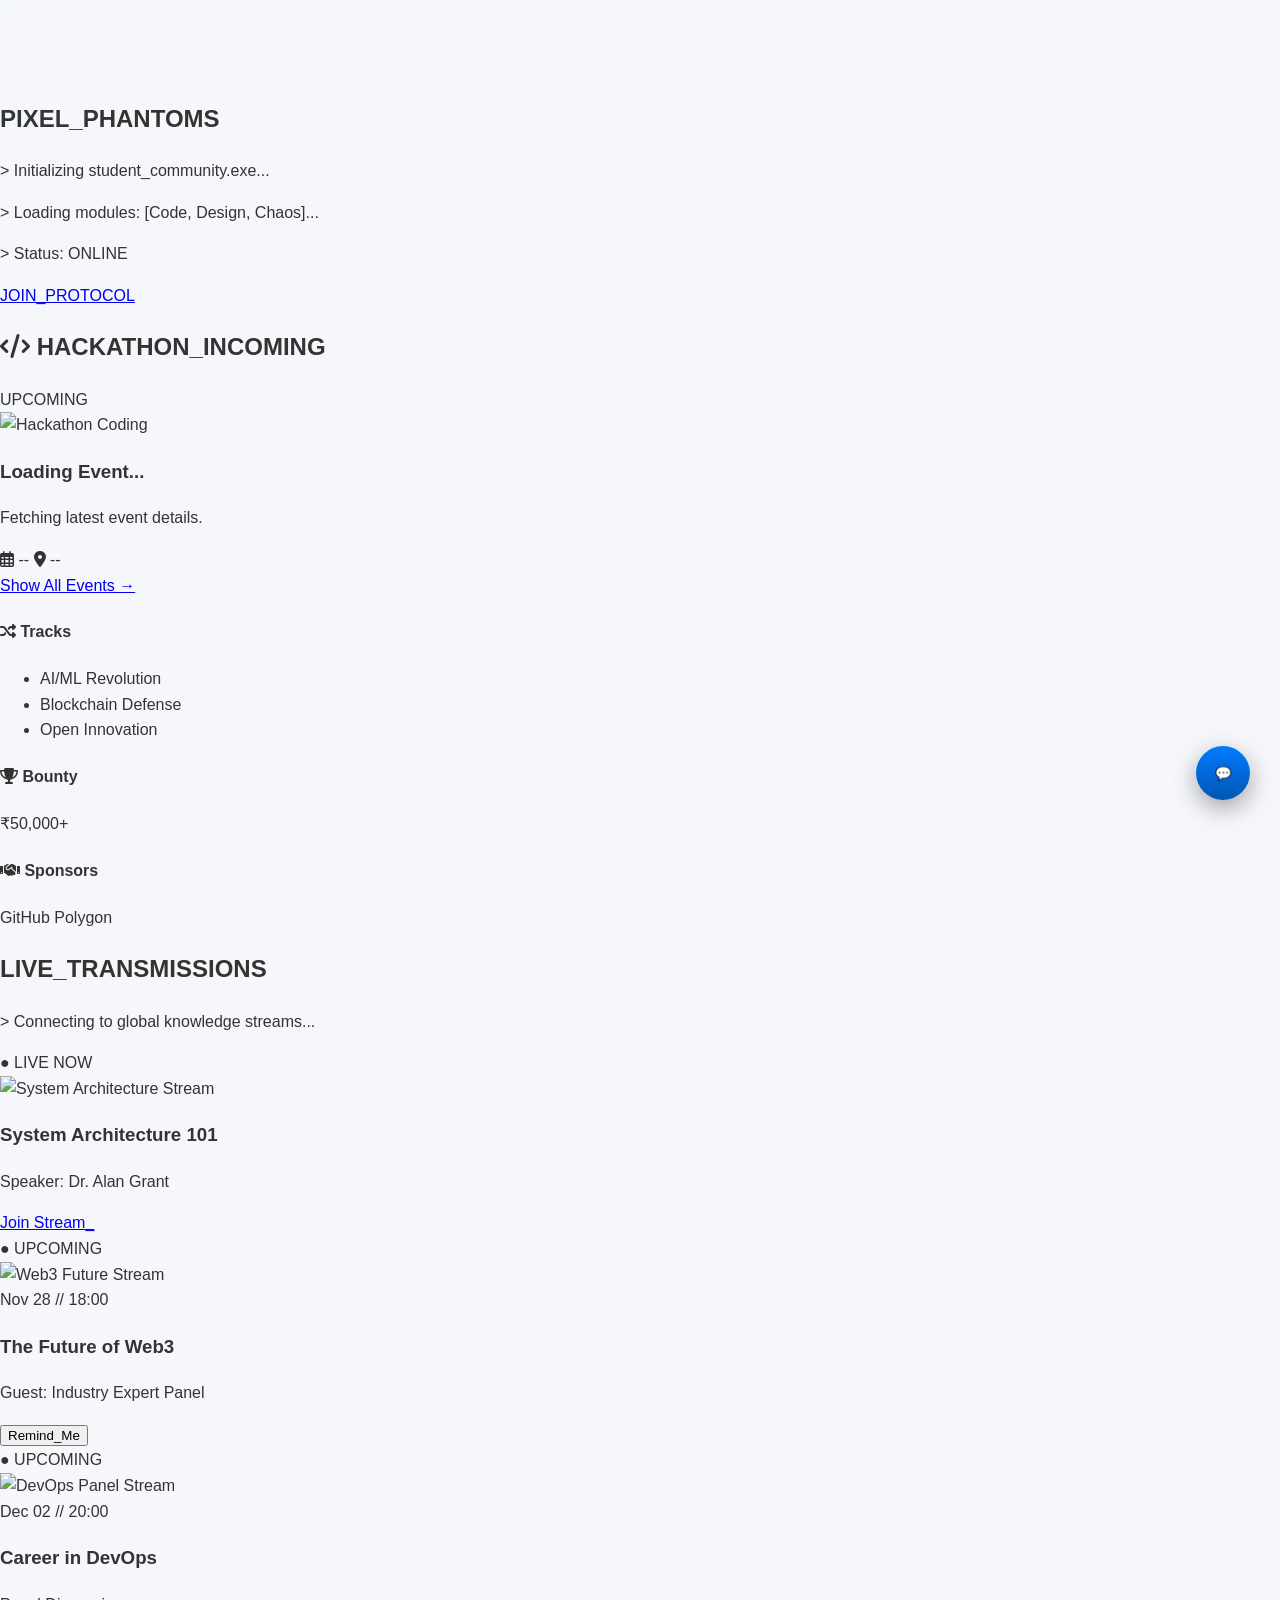
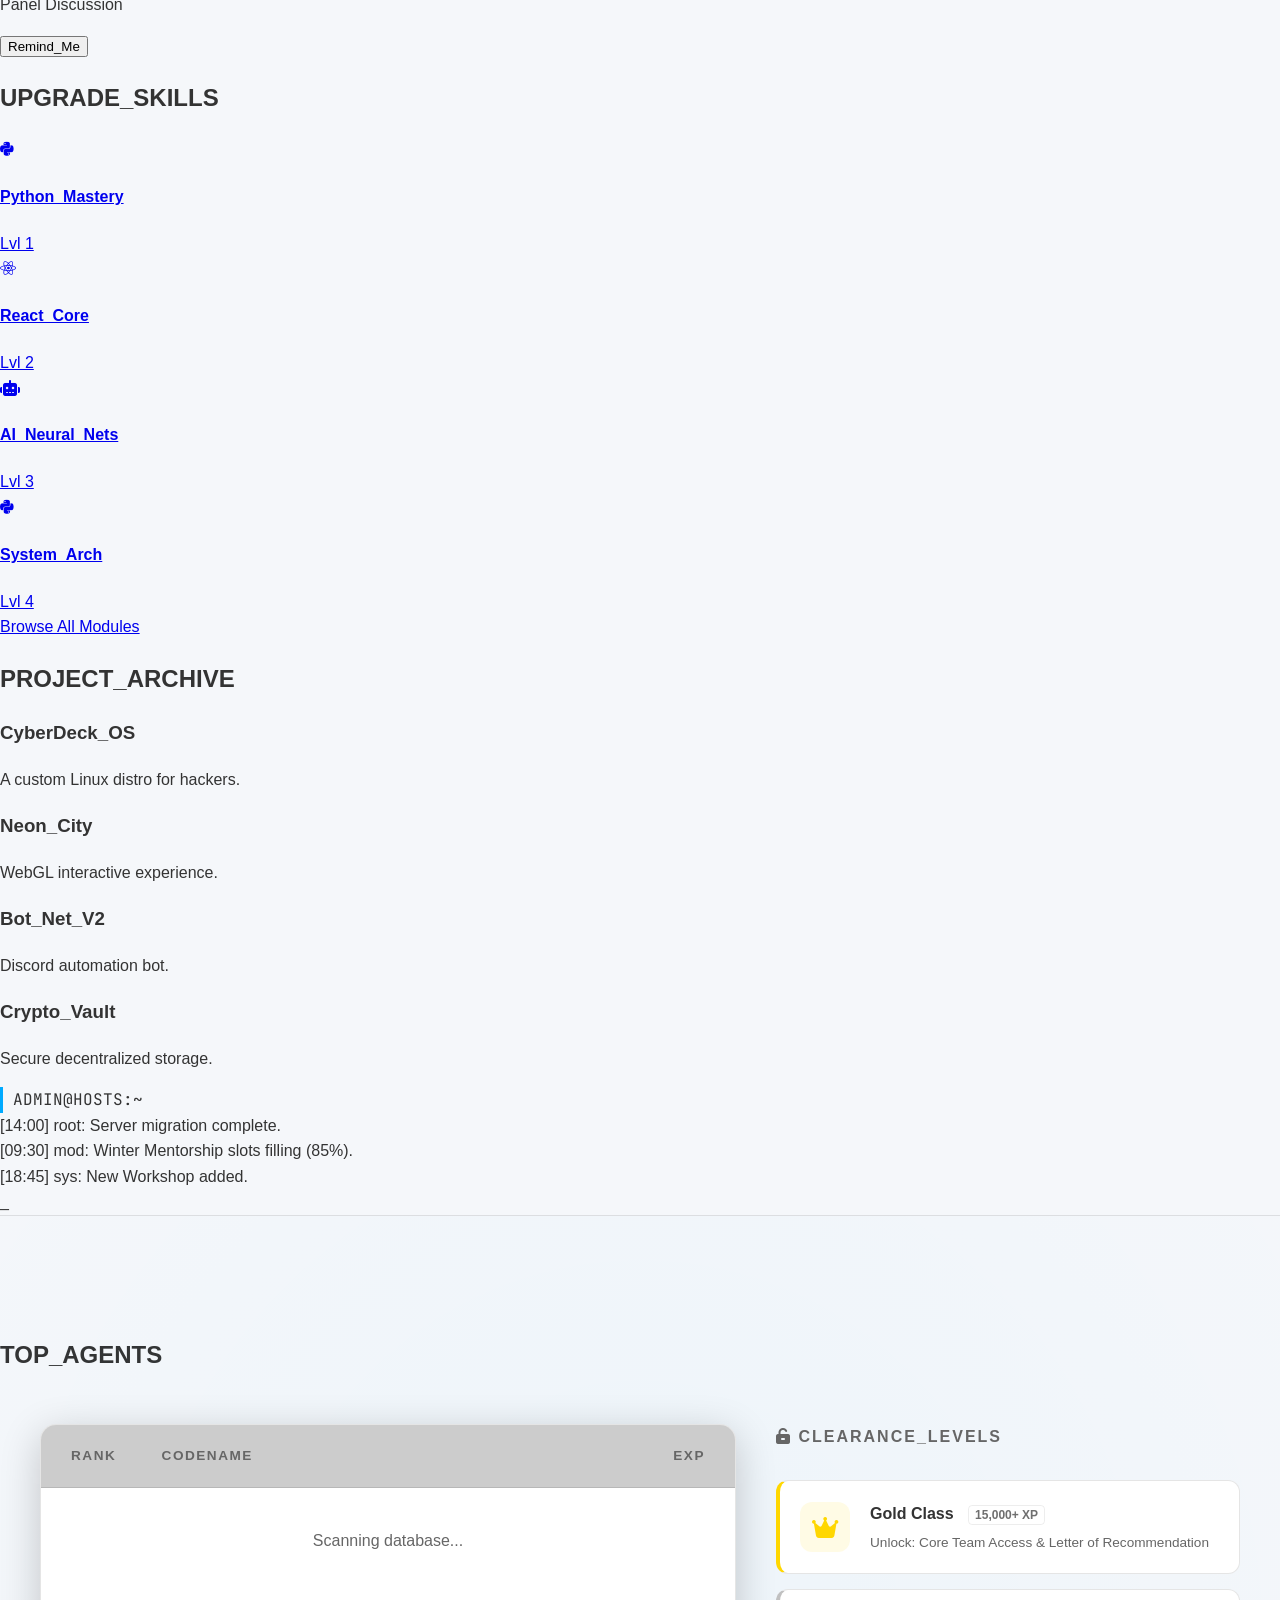
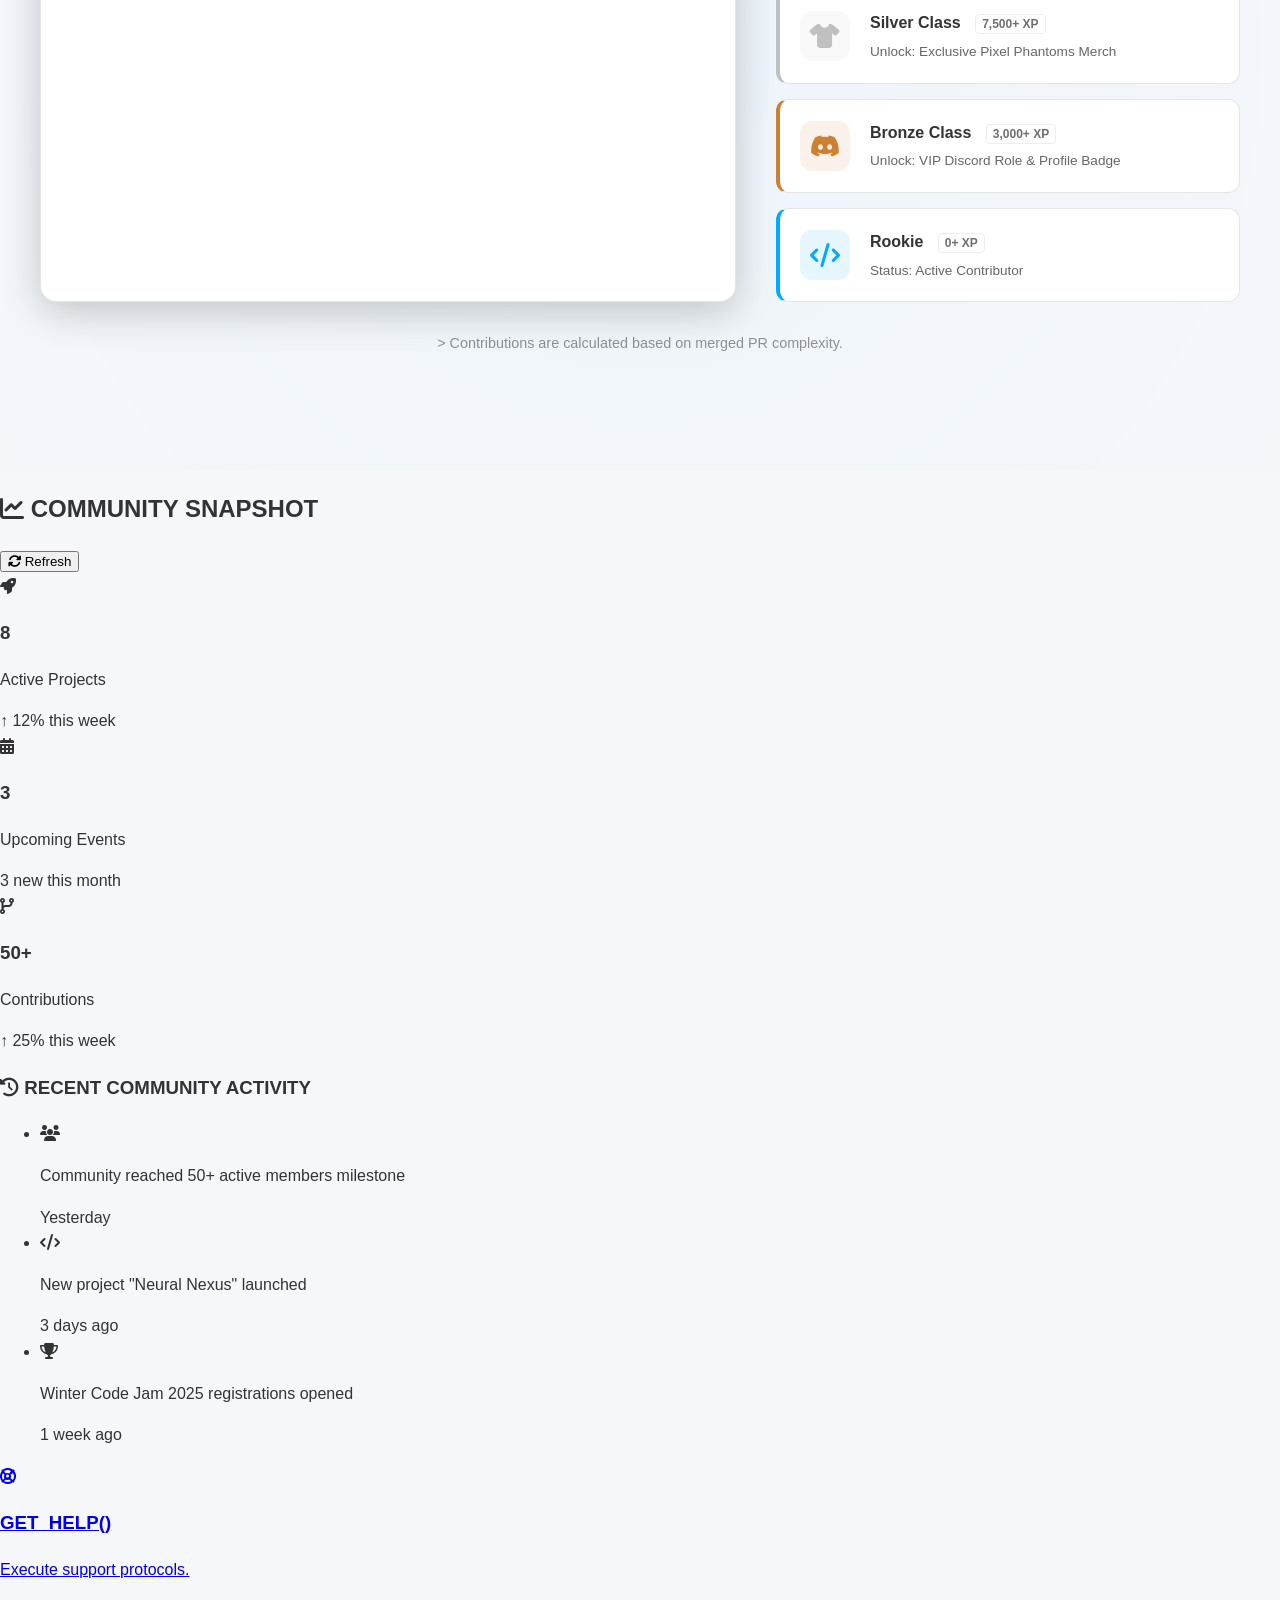
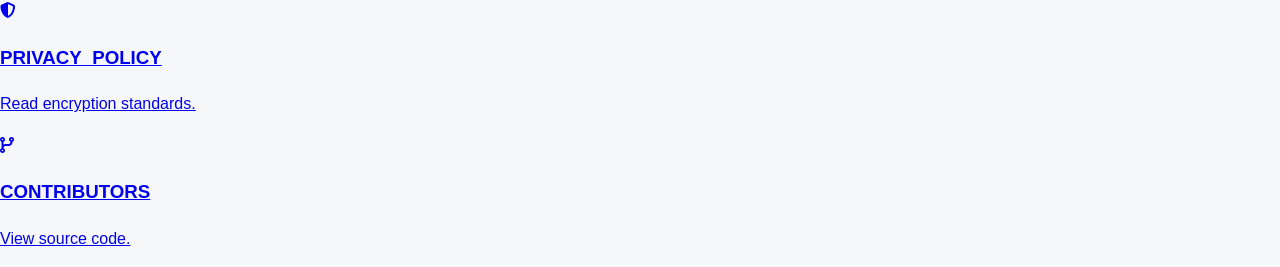
==== index.html @ b1530967 "Merge branch 'main' into fix/project-hero-alignment" ====
<!doctype html>
<html lang="en">
  <head>
    <meta charset="UTF-8" />
    <meta name="viewport" content="width=device-width, initial-scale=1.0" />
    <title>Pixel Phantoms | The Future of Tech</title>
    <link rel="icon" href="assets/logo.png" />

    <link rel="stylesheet" href="css/scroll-progress.css" />
    <link rel="stylesheet" href="css/style.min.css" />
    <link rel="stylesheet" href="css/style.css" />
    <link rel="stylesheet" href="css/share-button.css" />
    <link rel="stylesheet" href="css/home-gsap.min.css" />
    <link rel="stylesheet" href="css/cursor-effect.css" />
    <link rel="stylesheet" href="css/scroll-buttons.css" />
    <link rel="stylesheet" href="css/stats-widget.css" />
    <link
      href="https://fonts.googleapis.com/css2?family=JetBrains+Mono:wght@400;700;800&display=swap"
      rel="stylesheet"
    />
    <link
      rel="stylesheet"
      href="https://cdnjs.cloudflare.com/ajax/libs/font-awesome/6.4.0/css/all.min.css"
    />
  </head>
  <body class="hacker-theme">
    <div id="scroll-progress-container">
      <div id="scroll-progress-bar"></div>
    </div>

    <!-- SKIP TO CONTENT LINK (ACCESSIBILITY) -->
    <a href="#main-content" class="skip-to-content" id="skip-link">
      <i class="fas fa-forward" aria-hidden="true"></i> Skip to Main Content
    </a>

    <div id="cursor-highlight"></div>
    <div id="navbar-placeholder"></div>

    <main id="main-content" tabindex="-1">
      <section class="hero-section" id="hero">
        <div class="grid-overlay" aria-hidden="true"></div>
        <div class="hero-content">
          <h1 class="hero-glitch" data-text="PIXEL_PHANTOMS">
            <span aria-hidden="true">PIXEL_PHANTOMS</span>
            <span class="sr-only">Pixel Phantoms</span>
          </h1>
          <div class="terminal-box" role="status" aria-live="polite">
            <p class="console-text">> Initializing student_community.exe...</p>
            <p class="console-text">> Loading modules: [Code, Design, Chaos]...</p>
            <p class="console-text success">> Status: ONLINE</p>
          </div>

          <div class="hero-cta-group">
            <a href="pages/join-us.html" class="btn-cyber">
              <span class="btn-content">JOIN_PROTOCOL</span>
              <span class="btn-glitch" aria-hidden="true"></span>
              <span class="sr-only">Join Pixel Phantoms Community</span>
            </a>
          </div>
        </div>
      </section>

      <section class="hackathon-spotlight" aria-labelledby="hackathon-heading">
        <div class="section-header-terminal">
          <h2 id="hackathon-heading">
            <i class="fas fa-code" aria-hidden="true"></i> HACKATHON_INCOMING
          </h2>
          <div class="line-scanner" aria-hidden="true"></div>
        </div>
        <div class="hackathon-layout">
          <div class="hack-main-card" data-tilt>
            <div class="hack-badge blink" id="home-event-status">UPCOMING</div>
            <img
              src="https://picsum.photos/seed/hackathon_hero/800/600"
              alt="Hackathon Coding"
              class="hack-bg-img"
              loading="lazy"
            />
            <div class="hack-overlay">
              <h3 id="home-event-title">Loading Event...</h3>
              <p id="home-event-desc">Fetching latest event details.</p>
              <div class="hack-meta">
                <span id="home-event-date"> <i class="far fa-calendar-alt"></i> -- </span>
                <span id="home-event-location"> <i class="fas fa-map-marker-alt"></i> -- </span>
              </div>
              <a href="events.html" class="btn-hollow">Show All Events →</a>
            </div>
          </div>
          <div class="hack-details-grid">
            <div class="detail-box track-box">
              <h4><i class="fas fa-random" aria-hidden="true"></i> Tracks</h4>
              <ul>
                <li>AI/ML Revolution</li>
                <li>Blockchain Defense</li>
                <li>Open Innovation</li>
              </ul>
            </div>
            <div class="detail-box prize-box">
              <h4><i class="fas fa-trophy" aria-hidden="true"></i> Bounty</h4>
              <p class="prize-pool">₹50,000+</p>
            </div>
            <div class="detail-box sponsors-box">
              <h4><i class="fas fa-handshake" aria-hidden="true"></i> Sponsors</h4>
              <div class="sponsor-logos"><span>GitHub</span> <span>Polygon</span></div>
            </div>
          </div>
        </div>
      </section>

      <section class="cyber-seminars" aria-labelledby="seminars-heading">
        <div class="container">
          <h2 class="section-header-glitch" data-text="LIVE_TRANSMISSIONS" id="seminars-heading">
            <span aria-hidden="true">LIVE_TRANSMISSIONS</span>
            <span class="sr-only">Live Transmissions</span>
          </h2>
          <p class="section-sub">> Connecting to global knowledge streams...</p>

          <div class="seminar-grid">
            <div class="seminar-card reveal-card">
              <div class="sem-status live">● LIVE NOW</div>
              <img
                src="https://picsum.photos/seed/tech_talk/400/250"
                alt="System Architecture Stream"
                class="sem-img"
                loading="lazy"
              />
              <div class="sem-info">
                <h3>System Architecture 101</h3>
                <p>Speaker: Dr. Alan Grant</p>
                <a href="#" class="link-terminal">Join Stream<span aria-hidden="true">_</span></a>
              </div>
            </div>
            <div class="seminar-card reveal-card">
              <div class="sem-status upcoming">● UPCOMING</div>
              <img
                src="https://picsum.photos/seed/web3_future/400/250"
                alt="Web3 Future Stream"
                class="sem-img"
                loading="lazy"
              />
              <div class="sem-info">
                <div class="sem-date">Nov 28 // 18:00</div>
                <h3>The Future of Web3</h3>
                <p>Guest: Industry Expert Panel</p>
                <button class="btn-sm">Remind_Me</button>
              </div>
            </div>
            <div class="seminar-card reveal-card">
              <div class="sem-status upcoming">● UPCOMING</div>
              <img
                src="https://picsum.photos/seed/devops_career/400/250"
                alt="DevOps Panel Stream"
                class="sem-img"
                loading="lazy"
              />
              <div class="sem-info">
                <div class="sem-date">Dec 02 // 20:00</div>
                <h3>Career in DevOps</h3>
                <p>Panel Discussion</p>
                <button class="btn-sm">Remind_Me</button>
              </div>
            </div>
          </div>
        </div>
      </section>

      <section class="skill-tree-section" aria-labelledby="skills-heading">
        <div class="container">
          <h2 class="section-header-glitch" data-text="UPGRADE_SKILLS" id="skills-heading">
            <span aria-hidden="true">UPGRADE_SKILLS</span>
            <span class="sr-only">Upgrade Skills</span>
          </h2>

          <div class="skill-path-wrapper">
            <a href="pages/python-road.html" class="skill-node reveal-node">
              <div class="node-icon">
                <i class="fab fa-python" aria-hidden="true"></i>
              </div>
              <h4>Python_Mastery</h4>
              <span class="node-level">Lvl 1</span>
            </a>

            <div class="connector reveal-node" aria-hidden="true"></div>

            <a href="pages/react-road.html" class="skill-node reveal-node">
              <div class="node-icon">
                <i class="fab fa-react" aria-hidden="true"></i>
              </div>
              <h4>React_Core</h4>
              <span class="node-level">Lvl 2</span>
            </a>

            <div class="connector reveal-node" aria-hidden="true"></div>

            <a href="pages/ai-roadmap.html" class="skill-node reveal-node">
              <div class="node-icon">
                <i class="fas fa-robot" aria-hidden="true"></i>
              </div>
              <h4>AI_Neural_Nets</h4>
              <span class="node-level">Lvl 3</span>
            </a>

            <div class="connector reveal-node" aria-hidden="true"></div>

            <a href="pages/system-design-road.html" class="skill-node reveal-node">
              <div class="node-icon">
                <i class="fab fa-python" aria-hidden="true"></i>
              </div>
              <h4>System_Arch</h4>
              <span class="node-level">Lvl 4</span>
            </a>
            <div class="center-btn">
              <a href="events.html" class="btn-hollow">Browse All Modules</a>
            </div>
          </div>
        </div>
      </section>

      <section class="project-mainframe" aria-labelledby="projects-heading">
        <div class="container">
          <h2 class="section-header-glitch" data-text="PROJECT_ARCHIVE" id="projects-heading">
            <span aria-hidden="true">PROJECT_ARCHIVE</span>
            <span class="sr-only">Project Archive</span>
          </h2>
          <div class="project-matrix">
            <article
              class="proj-card"
              style="background-image: url('https://picsum.photos/seed/p1/400/300')"
            >
              <div class="proj-content">
                <h3>CyberDeck_OS</h3>
                <p>A custom Linux distro for hackers.</p>
              </div>
            </article>
            <article
              class="proj-card"
              style="background-image: url('https://picsum.photos/seed/p2/400/300')"
            >
              <div class="proj-content">
                <h3>Neon_City</h3>
                <p>WebGL interactive experience.</p>
              </div>
            </article>
            <article
              class="proj-card"
              style="background-image: url('https://picsum.photos/seed/p3/400/300')"
            >
              <div class="proj-content">
                <h3>Bot_Net_V2</h3>
                <p>Discord automation bot.</p>
              </div>
            </article>
            <article
              class="proj-card"
              style="background-image: url('https://picsum.photos/seed/p4/400/300')"
            >
              <div class="proj-content">
                <h3>Crypto_Vault</h3>
                <p>Secure decentralized storage.</p>
              </div>
            </article>
          </div>
        </div>
      </section>

      <section class="terminal-updates" aria-label="Community Updates">
        <div class="terminal-window">
          <div class="terminal-header">
            <span class="dot red" aria-hidden="true"></span>
            <span class="dot yellow" aria-hidden="true"></span>
            <span class="dot green" aria-hidden="true"></span>
            <span class="title">admin@hosts:~</span>
          </div>
          <div class="terminal-body">
            <div class="log-entry">
              <span class="timestamp">[14:00]</span>
              <span class="user">root:</span>
              <span class="msg">Server migration complete.</span>
            </div>
            <div class="log-entry">
              <span class="timestamp">[09:30]</span>
              <span class="user">mod:</span>
              <span class="msg warning">Winter Mentorship slots filling (85%).</span>
            </div>
            <div class="log-entry">
              <span class="timestamp">[18:45]</span>
              <span class="user">sys:</span>
              <span class="msg highlight">New Workshop added.</span>
            </div>
            <div class="typing-indicator" aria-hidden="true">_</div>
          </div>
        </div>
      </section>

      <section class="leaderboard-preview" aria-labelledby="leaderboard-heading">
        <div class="container">
          <h2 class="section-header-glitch" data-text="TOP_AGENTS" id="leaderboard-heading">
            <span aria-hidden="true">TOP_AGENTS</span>
            <span class="sr-only">Top Contributors Leaderboard</span>
          </h2>

          <div class="lb-layout">
            <div class="lb-main">
              <div class="lb-header">
                <span>RANK</span>
                <span>CODENAME</span>
                <span class="text-right">EXP</span>
              </div>
              <div class="lb-rows-container" id="lb-rows">
                <div class="lb-loader">Scanning database...</div>
              </div>
            </div>

            <aside class="league-system" aria-label="Clearance Levels">
              <h3 class="sys-header">
                <i class="fas fa-unlock-alt" aria-hidden="true"></i>
                CLEARANCE_LEVELS
              </h3>

              <div class="league-card gold">
                <div class="league-icon">
                  <i class="fas fa-crown" aria-hidden="true"></i>
                </div>
                <div class="league-info">
                  <h4>Gold Class <span class="xp-req">15,000+ XP</span></h4>
                  <p>Unlock: Core Team Access & Letter of Recommendation</p>
                </div>
              </div>

              <div class="league-card silver">
                <div class="league-icon">
                  <i class="fas fa-tshirt" aria-hidden="true"></i>
                </div>
                <div class="league-info">
                  <h4>Silver Class <span class="xp-req">7,500+ XP</span></h4>
                  <p>Unlock: Exclusive Pixel Phantoms Merch</p>
                </div>
              </div>

              <div class="league-card bronze">
                <div class="league-icon">
                  <i class="fab fa-discord" aria-hidden="true"></i>
                </div>
                <div class="league-info">
                  <h4>Bronze Class <span class="xp-req">3,000+ XP</span></h4>
                  <p>Unlock: VIP Discord Role & Profile Badge</p>
                </div>
              </div>

              <div class="league-card rookie">
                <div class="league-icon">
                  <i class="fas fa-code" aria-hidden="true"></i>
                </div>
                <div class="league-info">
                  <h4>Rookie <span class="xp-req">0+ XP</span></h4>
                  <p>Status: Active Contributor</p>
                </div>
              </div>
            </aside>
          </div>

          <p class="lb-footer">> Contributions are calculated based on merged PR complexity.</p>
        </div>
      </section>

      <!-- QUICK STATS WIDGET FOR HOME PAGE -->
      <section class="quick-stats-widget" id="home-quick-stats">
        <div class="widget-header">
          <h2 class="widget-title"><i class="fas fa-chart-line"></i> COMMUNITY SNAPSHOT</h2>
          <button class="widget-refresh" onclick="refreshHomeStats()">
            <i class="fas fa-sync-alt"></i> Refresh
          </button>
        </div>

        <div class="stats-grid">
          <div class="stat-card" onclick="window.location.href = 'pages/projects.html'">
            <div class="stat-icon">
              <i class="fas fa-rocket"></i>
            </div>
            <h3 class="stat-value" id="home-active-projects">8</h3>
            <p class="stat-label">Active Projects</p>
            <div class="stat-trend">
              <span class="trend-up">↑ 12% this week</span>
            </div>
          </div>

          <div class="stat-card" onclick="window.location.href = 'pages/events.html'">
            <div class="stat-icon">
              <i class="fas fa-calendar-alt"></i>
            </div>
            <h3 class="stat-value" id="home-upcoming-events">3</h3>
            <p class="stat-label">Upcoming Events</p>
            <div class="stat-trend">
              <span class="trend-neutral">3 new this month</span>
            </div>
          </div>

          <div
            class="stat-card"
            onclick="window.open('https://github.com/sayeeg-11/Pixel_Phantoms', '_blank')"
          >
            <div class="stat-icon">
              <i class="fas fa-code-branch"></i>
            </div>
            <h3 class="stat-value" id="home-recent-contributions">50+</h3>
            <p class="stat-label">Contributions</p>
            <div class="stat-trend">
              <span class="trend-up">↑ 25% this week</span>
            </div>
          </div>
        </div>

        <div class="recent-activity">
          <h3 class="activity-title"><i class="fas fa-history"></i> RECENT COMMUNITY ACTIVITY</h3>
          <ul class="activity-list" id="home-recent-activity">
            <li class="activity-item">
              <div class="activity-icon">
                <i class="fas fa-users"></i>
              </div>
              <div class="activity-content">
                <p>Community reached 50+ active members milestone</p>
                <span class="activity-time">Yesterday</span>
              </div>
            </li>
            <li class="activity-item">
              <div class="activity-icon">
                <i class="fas fa-code"></i>
              </div>
              <div class="activity-content">
                <p>New project "Neural Nexus" launched</p>
                <span class="activity-time">3 days ago</span>
              </div>
            </li>
            <li class="activity-item">
              <div class="activity-icon">
                <i class="fas fa-trophy"></i>
              </div>
              <div class="activity-content">
                <p>Winter Code Jam 2025 registrations opened</p>
                <span class="activity-time">1 week ago</span>
              </div>
            </li>
          </ul>
        </div>
      </section>

      <nav class="functional-grid" aria-label="Quick Links">
        <a href="pages/help.html" class="func-card">
          <div class="func-icon">
            <i class="fas fa-life-ring" aria-hidden="true"></i>
          </div>
          <div class="func-text">
            <h3>GET_HELP()</h3>
            <p>Execute support protocols.</p>
          </div>
        </a>
        <a href="pages/terms.html" class="func-card">
          <div class="func-icon">
            <i class="fas fa-shield-alt" aria-hidden="true"></i>
          </div>
          <div class="func-text">
            <h3>PRIVACY_POLICY</h3>
            <p>Read encryption standards.</p>
          </div>
        </a>
        <a href="pages/contributors.html" class="func-card">
          <div class="func-icon">
            <i class="fas fa-code-branch" aria-hidden="true"></i>
          </div>
          <div class="func-text">
            <h3>CONTRIBUTORS</h3>
            <p>View source code.</p>
          </div>
        </a>
      </nav>
    </main>

    <div id="footer-placeholder"></div>

    <script src="https://cdnjs.cloudflare.com/ajax/libs/gsap/3.12.2/gsap.min.js"></script>
    <script src="https://cdnjs.cloudflare.com/ajax/libs/gsap/3.12.2/ScrollTrigger.min.js"></script>

    <script src="js/navbar.min.js"></script>
    <script src="js/footer.js"></script>
    <script>
      // Render these immediately so the theme.js can find the toggle switch
      renderNavbar();
      renderFooter('');

      // Focus management for skip link
      document.addEventListener('DOMContentLoaded', function () {
        const skipLink = document.getElementById('skip-link');
        const mainContent = document.getElementById('main-content');

        skipLink.addEventListener('click', function (e) {
          e.preventDefault();
          mainContent.setAttribute('tabindex', '-1');
          mainContent.focus();
        });
      });
    </script>

    <script src="js/theme.min.js"></script>
    <script src="js/cursor-effect.js"></script>
    <script src="js/scroll-buttons.js"></script>
    <script src="js/home-gsap.min.js"></script>
    <script src="js/home-leaderboard.min.js"></script>
    <script src="js/quick-stats.js"></script>
    <script src="js/theme-enhanced.js"></script>
    <script src="js/share-button.js"></script>

    <script>
      // Initialize quick stats widget for home page
      document.addEventListener('DOMContentLoaded', function () {
        // Create a simplified version of the quick stats widget for home page
        window.refreshHomeStats = function () {
          const refreshBtn = document.querySelector('#home-quick-stats .widget-refresh');
          const icon = refreshBtn.querySelector('i');

          // Add spinning animation
          icon.classList.add('spinning');
          refreshBtn.disabled = true;

          // Simulate refreshing by updating the numbers with some animation
          const projectsElement = document.getElementById('home-active-projects');
          const eventsElement = document.getElementById('home-upcoming-events');
          const contributionsElement = document.getElementById('home-recent-contributions');

          // Get current values
          const currentProjects = parseInt(projectsElement.textContent) || 8;
          const currentEvents = parseInt(eventsElement.textContent) || 3;
          const currentContributions = parseInt(contributionsElement.textContent) || 50;

          // Generate new values (simulating actual data fetch)
          const newProjects = Math.max(1, currentProjects + Math.floor(Math.random() * 3) - 1);
          const newEvents = Math.max(1, currentEvents + Math.floor(Math.random() * 3) - 1);
          const newContributions = Math.max(
            10,
            currentContributions + Math.floor(Math.random() * 10) - 3
          );

          // Animate the numbers
          animateValue(projectsElement, currentProjects, newProjects, 500);
          animateValue(eventsElement, currentEvents, newEvents, 500);
          animateValue(contributionsElement, currentContributions, newContributions, 500);

          // Remove spinning animation after delay
          setTimeout(function () {
            icon.classList.remove('spinning');
            refreshBtn.disabled = false;

            // Add success flash effect
            const widget = document.getElementById('home-quick-stats');
            widget.style.boxShadow = '0 0 20px rgba(0, 255, 136, 0.3)';
            setTimeout(function () {
              widget.style.boxShadow = '';
            }, 1000);
          }, 1000);
        };

        // Number animation function
        function animateValue(element, start, end, duration) {
          const range = end - start;
          const increment = range / (duration / 16);
          let currentTime = 0;
          const tick = function () {
            currentTime += 16;
            const progress = currentTime / duration;
            const value = Math.round(start + range * progress);
            element.textContent = value + (element.textContent.includes('+') ? '+' : '');

            if (progress < 1) {
              setTimeout(tick, 16);
            } else {
              element.textContent = end + (element.textContent.includes('+') ? '+' : '');
            }
          };
          tick();
        }
      });
    </script>

    <script src="js/feedback.js"></script>
    <script src="js/scroll-progress.js"></script>

    <div id="feedback-widget">
      <button id="feedback-toggle" style="position: fixed; right: 30px; bottom: 100px">💬</button>

      <div id="feedback-panel">
        <div class="ff-header">
          <h3>Send Feedback</h3>
          <button id="feedback-close" class="ff-close">✕</button>
        </div>

        <form id="feedback-form">
          <label>Your Name</label>
          <input type="text" name="username" required />

          <label>Your Email</label>
          <input type="email" name="email" required />

          <label>Your Suggestion</label>
          <textarea name="message" required></textarea>

          <div class="ff-rating">
            <span class="rating-label">Rating</span>

            <div id="star-rating">
              <button type="button" class="star">★</button>
              <button type="button" class="star">★</button>
              <button type="button" class="star">★</button>
              <button type="button" class="star">★</button>
              <button type="button" class="star">★</button>
            </div>
          </div>

          <div class="ff-actions">
            <button type="submit" class="btn-cyber small">Submit</button>
          </div>

          <p id="feedback-status" class="ff-status"></p>
        </form>
      </div>
    </div>

    <script src="js/feedback-widget.js"></script>
  </body>
</html>
---- css/scroll-progress.css ----
/* ==============================
   Scroll Progress Bar
   Pixel Phantoms Theme
   ============================== */

#scroll-progress-container {
  position: fixed;
  top: 0;
  left: 0;
  width: 100%;
  height: 3px;
  /* thin hacker-style bar */
  background: transparent;
  z-index: 9999;
  pointer-events: none;
}

#scroll-progress-bar {
  height: 100%;
  width: 0%;
  background: var(--accent-color, #00ff99);
  box-shadow:
    0 0 6px rgba(0, 255, 153, 0.6),
    0 0 12px rgba(0, 255, 153, 0.3);
  transition: width 0.12s linear;
}
---- css/style.css ----
/* CSS VARIABLES FOR THEMES */
:root {
  /* Light theme variables */
  --bg-primary: #f5f7fa;
  --bg-secondary: #ffffff;
  --bg-navbar: rgba(255, 255, 255, 0.95);
  --bg-navbar-scrolled: rgba(255, 255, 255, 0.98);
  --text-primary: #333333;
  --text-secondary: #666666;
  --accent-color: #00aaff;
  --border-color: rgba(0, 0, 0, 0.1);
  --card-bg: #ffffff;
  --input-bg: #ffffff;
  --shadow: 0 4px 6px rgba(0, 0, 0, 0.1);
  --nav-shadow: 0 8px 25px rgba(0, 0, 0, 0.08);

  /* Footer Light Theme Variables */
  --footer-bg: #1a1a2e;
  --footer-bg-secondary: #16213e;
  --footer-text: #e6e6e6;
  --footer-text-secondary: #a0aec0;
  --footer-heading: #ffffff;
  --footer-link: #cbd5e0;
  --footer-link-hover: #ffffff;
  --footer-border: #2d3748;
  --social-bg: #2d3748;
  --social-bg-hover: #4a5568;
  --social-icon: #cbd5e0;
  --social-icon-hover: #ffffff;
  --social-border: #4a5568;
  --footer-input-bg: #2d3748;
  --input-border: #4a5568;
  --input-text: #e2e8f0;
  --input-placeholder: #718096;
  --accent-primary: #667eea;
  --accent-secondary: #764ba2;

  /* Shared UI Tokens for Consistency */
  --spacing-xs: 4px;
  --spacing-sm: 8px;
  --spacing-md: 16px;
  --spacing-lg: 20px;
  --spacing-xl: 30px;
  --spacing-xxl: 40px;

  --shadow-hover: 0 8px 25px rgba(0, 170, 255, 0.2);
  --shadow-hover-strong: 0 12px 30px rgba(0, 170, 255, 0.3);

  --hover-transform: translateY(-5px);
  --hover-transform-strong: translateY(-8px) scale(1.02);

  --border-radius-sm: 8px;
  --border-radius-md: 12px;
  --border-radius-lg: 16px;
  --border-radius-xl: 20px;
}

[data-theme='dark'] {
  /* Dark theme variables */
  --bg-primary: #0d0f14;
  --bg-secondary: #13161d;
  --bg-navbar: rgba(19, 22, 29, 0.95);
  --bg-navbar-scrolled: rgba(19, 22, 29, 0.98);
  --text-primary: #ffffff;
  --text-secondary: #bbbbbb;
  --accent-color: #00aaff;
  --border-color: rgba(255, 255, 255, 0.1);
  --card-bg: #1a1d25;
  --input-bg: #1a1d25;
  --shadow: 0 4px 6px rgba(0, 0, 0, 0.3);
  --nav-shadow: 0 8px 25px rgba(0, 0, 0, 0.2);

  /* Footer Dark Theme Variables */
  --footer-bg: #0f1419;
  --footer-bg-secondary: #1a202c;
  --footer-text: #e2e8f0;
  --footer-text-secondary: #a0aec0;
  --footer-heading: #ffffff;
  --footer-link: #cbd5e0;
  --footer-link-hover: #ffffff;
  --footer-border: #2d3748;
  --social-bg: #2d3748;
  --social-bg-hover: #4a5568;
  --social-icon: #cbd5e0;
  --social-icon-hover: #ffffff;
  --social-border: #4a5568;
  --footer-input-bg: #2d3748;
  --input-border: #4a5568;
  --input-text: #e2e8f0;
  --input-placeholder: #718096;
  --accent-primary: #00aaff;
  --accent-secondary: #0088cc;

  /* Neon colors for dark theme */
  --neon-green: #0aff9d;
  --neon-cyan: #00aaff;
  --neon-purple: #bc13fe;
  --neon-red: #ff003c;

  /* Stats Widget Variables for Dark Theme */
  --panel-bg: rgba(26, 29, 37, 0.85);
  --panel-border: 1px solid rgba(255, 255, 255, 0.1);
  --text-main: #ffffff;
  --text-dim: #bbbbbb;
  --font-hud: 'JetBrains Mono', monospace;
  --font-mono: 'JetBrains Mono', monospace;

  /* Shared UI Tokens for Consistency */
  --spacing-xs: 4px;
  --spacing-sm: 8px;
  --spacing-md: 16px;
  --spacing-lg: 20px;
  --spacing-xl: 30px;
  --spacing-xxl: 40px;

  --shadow-hover: 0 8px 25px rgba(0, 170, 255, 0.2);
  --shadow-hover-strong: 0 12px 30px rgba(0, 170, 255, 0.3);

  --hover-transform: translateY(-5px);
  --hover-transform-strong: translateY(-8px) scale(1.02);

  --border-radius-sm: 8px;
  --border-radius-md: 12px;
  --border-radius-lg: 16px;
  --border-radius-xl: 20px;
}

/* GENERAL */
html {
  overflow-x: hidden;
  width: 100%;
}

body {
  margin: 0;
  padding: 0;
  font-family: 'Segoe UI', Tahoma, Geneva, Verdana, sans-serif;
  background: var(--bg-primary);
  color: var(--text-primary);
  transition:
    background-color var(--animation-slow) ease,
    color var(--animation-slow) ease;
  display: flex;
  flex-direction: column;
  min-height: 100vh;
  line-height: 1.6;
  overflow-x: hidden;
  width: 100%;
  position: relative;
}

/* Prevent body scroll when mobile menu is open */
body.mobile-menu-open {
  overflow: hidden;
  position: fixed;
  width: 100%;
  height: 100%;
}

/* MAIN CONTENT WRAPPER */
.main-content,
main {
  flex: 1;
  padding-top: 80px; /* Account for fixed navbar */
  min-height: calc(100vh - 80px);
}

/* Specific adjustment for main element on index page */
main#main-content {
  padding-top: 80px;
}

/* NAVBAR - UPDATED WITH CURVED DESIGN AND ANIMATIONS */
.navbar {
  display: flex;
  justify-content: space-between;
  align-items: center;
  background: var(--bg-navbar);
  padding: 15px 40px;
  position: fixed;
  top: 0;
  left: 0;
  right: 0;
  z-index: 1000;
  transition: all var(--animation-slow) cubic-bezier(0.4, 0, 0.2, 1);
  backdrop-filter: blur(15px);
  -webkit-backdrop-filter: blur(15px);
  border-bottom-left-radius: 25px;
  border-bottom-right-radius: 25px;
  box-shadow: var(--nav-shadow);
  border: 1px solid var(--border-color);
  margin: 0 20px;
  width: calc(100% - 40px);
  box-sizing: border-box;
  transform: translateY(0);
}

/* Navbar scroll effect */
.navbar.scrolled {
  background: var(--bg-navbar-scrolled);
  padding: 12px 40px;
  border-bottom-left-radius: 20px;
  border-bottom-right-radius: 20px;
  box-shadow: 0 10px 30px rgba(0, 0, 0, 0.15);
  transform: translateY(0);
}

/* Logo with animation */
.logo {
  display: flex;
  align-items: center;
  gap: 12px;
  position: relative;
  overflow: hidden;
  padding: 5px 0;
}

.logo-link {
  display: flex;
  align-items: center;
  gap: 8px;
  text-decoration: none;
}

.logo::before {
  content: '';
  position: absolute;
  bottom: 0;
  left: 0;
  width: 0;
  height: 2px;
  background: linear-gradient(90deg, var(--accent-color), #0088cc);
  transition: width var(--animation-slow) ease;
}

.logo:hover::before {
  width: 100%;
}

.logo img {
  width: 42px;
  height: 42px;
  border-radius: 12px;
  transition: all var(--animation-slow) cubic-bezier(0.4, 0, 0.2, 1);
  filter: drop-shadow(0 4px 8px rgba(0, 0, 0, 0.1));
}

.logo:hover img {
  transform: scale(1.1) rotate(5deg);
  filter: drop-shadow(0 6px 12px rgba(0, 170, 255, 0.3));
}

.logo span {
  font-size: 22px;
  font-weight: 700;
  letter-spacing: 1px;
  background: linear-gradient(135deg, var(--accent-color), #0088cc);
  -webkit-background-clip: text;
  -webkit-text-fill-color: transparent;
  background-clip: text;
  transition: all var(--animation-medium) ease;
}

.logo:hover span {
  letter-spacing: 1.2px;
}

/* Navigation Links with Curved Design */
.nav-links {
  display: flex;
  list-style: none;
  gap: 8px;
  align-items: center;
  margin: 0;
  padding: 0;
  position: relative;
}

.nav-links li {
  position: relative;
}

.nav-links a {
  color: var(--text-secondary);
  text-decoration: none;
  font-size: 16px;
  font-weight: 600;
  transition: all var(--animation-slow) cubic-bezier(0.4, 0, 0.2, 1);
  padding: 12px 20px;
  border-radius: 50px;
  position: relative;
  overflow: hidden;
  display: flex;
  align-items: center;
  gap: 8px;
}

.nav-links a::before {
  content: '';
  position: absolute;
  top: 0;
  left: -100%;
  width: 100%;
  height: 100%;
  background: linear-gradient(90deg, transparent, rgba(0, 170, 255, 0.1), transparent);
  transition: left 0.6s ease;
}

.nav-links a:hover::before {
  left: 100%;
}

.nav-links a:hover,
.nav-links .active {
  color: var(--accent-color);
  background: rgba(0, 170, 255, 0.08);
  transform: translateY(-2px);
  box-shadow: 0 6px 15px rgba(0, 170, 255, 0.2);
}

.nav-links .active {
  background: linear-gradient(135deg, rgba(0, 170, 255, 0.15), rgba(0, 136, 204, 0.1));
  border: 1px solid rgba(0, 170, 255, 0.2);
}

/* Navbar Icons */
.nav-icon {
  font-size: 18px;
  transition: transform var(--animation-medium) ease;
}

.nav-links a:hover .nav-icon {
  transform: scale(1.2) rotate(10deg);
}

/* HAMBURGER BUTTON */
.hamburger {
  display: none; /* shown only on small screens */
  align-items: center;
  justify-content: center;
  flex-direction: column;
  gap: 6px;
  width: 48px;
  height: 40px;
  background: var(--card-bg);
  border-radius: 10px;
  border: 1px solid var(--border-color);
  cursor: pointer;
  padding: 6px;
  box-shadow: var(--shadow);
}

.hamburger .bar {
  display: block;
  width: 24px;
  height: 3px;
  background: var(--text-secondary);
  border-radius: 2px;
  transition:
    transform 0.28s cubic-bezier(0.4, 0, 0.2, 1),
    opacity var(--animation-fast) ease;
  transform-origin: center;
}

/* Open state: animate into an X */
.hamburger.open .bar:nth-child(1) {
  transform: translateY(9px) rotate(45deg);
}
.hamburger.open .bar:nth-child(2) {
  opacity: 0;
  transform: scaleX(0);
}
.hamburger.open .bar:nth-child(3) {
  transform: translateY(-9px) rotate(-45deg);
}

/* MOBILE RESPONSIVE NAV */
@media (max-width: 768px) {
  .navbar {
    padding: 12px 18px;
  }

  /* Show hamburger, hide large horizontal layout */
  .hamburger {
    display: flex;
  }

  /* Enhanced mobile nav-links with scroll prevention */
  .nav-links {
    position: fixed;
    top: 80px;
    left: 10px;
    right: 10px;
    background: var(--bg-navbar);
    flex-direction: column;
    gap: 12px;
    padding: 20px;
    border-radius: 16px;
    box-shadow: 0 15px 40px rgba(0, 0, 0, 0.25);
    transform-origin: top center;
    transform: translateY(-10px) scaleY(0.9);
    opacity: 0;
    pointer-events: none;
    transition: all 0.25s cubic-bezier(0.4, 0, 0.2, 1);
    z-index: 999;
    max-height: 0;
    border: 1px solid var(--border-color);
    backdrop-filter: blur(20px);
    -webkit-backdrop-filter: blur(20px);
    overflow: hidden;
  }

  .nav-links.open {
    max-height: calc(100vh - 100px);
    overflow-y: auto;
    overscroll-behavior: contain;
    -webkit-overflow-scrolling: touch;
    transform: translateY(0) scaleY(1);
    opacity: 1;
    pointer-events: auto;
    animation: slideDownFade 0.3s ease-out forwards;
  }

  /* Animation for mobile menu */
  @keyframes slideDownFade {
    from {
      opacity: 0;
      transform: translateY(-20px) scaleY(0.95);
    }
    to {
      opacity: 1;
      transform: translateY(0) scaleY(1);
    }
  }

  /* Scrollbar styling for mobile menu */
  .nav-links::-webkit-scrollbar {
    width: 4px;
  }

  .nav-links::-webkit-scrollbar-thumb {
    background: var(--accent-color);
    border-radius: 2px;
    opacity: 0.5;
  }

  .nav-links::-webkit-scrollbar-track {
    background: transparent;
  }

  .nav-links li {
    width: 100%;
  }

  .nav-links a {
    display: block;
    padding: 12px 16px;
    font-size: 18px;
    border-radius: 8px;
  }

  /* Keep theme toggle aligned in mobile menu */
  .theme-toggle {
    justify-content: flex-start;
    margin-left: 0;
  }
}

/* THEME TOGGLE - ENHANCED */

.theme-toggle {
  display: flex;
  align-items: center;
  margin-left: 15px;
}

.theme-switch {
  display: none;
}

.theme-label {
  position: relative;
  display: flex;
  align-items: center;
  justify-content: space-between;
  width: 65px;
  height: 32px;
  background: var(--card-bg);
  border-radius: 50px;
  cursor: pointer;
  border: 1px solid var(--border-color);
  transition: all var(--animation-slow) cubic-bezier(0.4, 0, 0.2, 1);
  box-shadow: var(--shadow);
  padding: 0 5px;
  overflow: hidden;
  /* Safari-specific hardware acceleration */
  -webkit-transform: translateZ(0);
  transform: translateZ(0);
  /* Prevent tap highlight on iOS */
  -webkit-tap-highlight-color: transparent;
}

.theme-label::before {
  content: '';
  position: absolute;
  top: 0;
  left: 0;
  width: 100%;
  height: 100%;
  background: linear-gradient(135deg, var(--accent-color), #0088cc);
  opacity: 0;
  transition: opacity var(--animation-medium) ease;
  /* Safari prefix */
  -webkit-transition: opacity var(--animation-medium) ease;
}

.theme-label:hover::before {
  opacity: 0.1;
}

.toggle-thumb {
  position: absolute;
  width: 26px;
  height: 26px;
  background: var(--accent-color);
  border-radius: 50%;
  left: 3px;
  /* Enhanced cross-browser transition with Safari prefixes */
  transition: transform var(--animation-slow) cubic-bezier(0.68, -0.55, 0.27, 1.55);
  -webkit-transition: transform var(--animation-slow) cubic-bezier(0.68, -0.55, 0.27, 1.55);
  -moz-transition: transform var(--animation-slow) cubic-bezier(0.68, -0.55, 0.27, 1.55);
  -o-transition: transform var(--animation-slow) cubic-bezier(0.68, -0.55, 0.27, 1.55);
  z-index: 2;
  box-shadow: 0 2px 8px rgba(0, 170, 255, 0.3);
  /* Hardware acceleration for smooth animation on Safari */
  -webkit-transform: translateZ(0);
  transform: translateZ(0);
  /* Prevent flickering on Safari */
  -webkit-backface-visibility: hidden;
  backface-visibility: hidden;
  -webkit-perspective: 1000;
  perspective: 1000;
}

.sun-icon,
.moon-icon {
  position: relative;
  font-size: 14px;
  /* Enhanced cross-browser transitions */
  transition: all var(--animation-slow) ease;
  -webkit-transition: all var(--animation-slow) ease;
  -moz-transition: all var(--animation-slow) ease;
  -o-transition: all var(--animation-slow) ease;
  z-index: 1;
  /* Prevent flickering */
  -webkit-backface-visibility: hidden;
  backface-visibility: hidden;
}

.sun-icon {
  color: #ffa500;
  opacity: 0;
  transform: scale(0.8);
  -webkit-transform: scale(0.8);
}

.moon-icon {
  color: #e2e8f0;
  opacity: 1;
  transform: scale(1);
  -webkit-transform: scale(1);
}

/* Checked state - enhanced for Safari */
.theme-switch:checked + .theme-label .toggle-thumb {
  transform: translateX(33px);
  -webkit-transform: translateX(33px);
  -moz-transform: translateX(33px);
  -ms-transform: translateX(33px);
}

.theme-switch:checked + .theme-label .sun-icon {
  opacity: 1;
  transform: scale(1) rotate(360deg);
  -webkit-transform: scale(1) rotate(360deg);
  -moz-transform: scale(1) rotate(360deg);
  -ms-transform: scale(1) rotate(360deg);
}

.theme-switch:checked + .theme-label .moon-icon {
  opacity: 0;
  transform: scale(0.8) rotate(-360deg);
  -webkit-transform: scale(0.8) rotate(-360deg);
  -moz-transform: scale(0.8) rotate(-360deg);
  -ms-transform: scale(0.8) rotate(-360deg);
}

/* Safari-specific fixes for smoother animations */
@media not all and (min-resolution: 0.001dpcm) {
  @supports (-webkit-appearance: none) {
    /* Safari-only styles */
    .toggle-thumb {
      -webkit-transition-timing-function: cubic-bezier(0.68, -0.55, 0.27, 1.55);
    }

    .theme-label {
      -webkit-transition-property: background, border-color, box-shadow;
      transition-property: background, border-color, box-shadow;
    }
  }
}

/* iOS specific fixes */
@supports (-webkit-touch-callout: none) {
  .theme-label {
    /* iOS tap highlight removal */
    -webkit-tap-highlight-color: transparent;
    /* Prevent text selection */
    -webkit-user-select: none;
    user-select: none;
  }

  .toggle-thumb {
    /* iOS animation smoothing */
    -webkit-transform: translate3d(0, 0, 0);
    transform: translate3d(0, 0, 0);
  }
}

/* HERO SECTION - ADJUSTED FOR FIXED NAVBAR */
.hero {
  text-align: center;
  padding: 180px 20px 120px;
  background: var(--bg-primary);
  margin-top: 0;
}

.hero h1 {
  font-size: 3.5rem;
  margin-bottom: 1rem;
  font-weight: 700;
  background: linear-gradient(135deg, var(--accent-color), #0088cc);
  -webkit-background-clip: text;
  -webkit-text-fill-color: transparent;
  background-clip: text;
}

.hero p {
  font-size: 1.4rem;
  color: var(--text-secondary);
  margin: 0;
}

/* Hero Buttons */
.hero-buttons {
  margin-top: 30px;
  display: flex;
  gap: 15px;
  justify-content: center;
}

.btn-primary,
.btn-secondary {
  padding: 12px 30px;
  border-radius: 50px;
  text-decoration: none;
  font-weight: 600;
  transition:
    transform var(--animation-medium) ease,
    box-shadow var(--animation-medium) ease;
}

.btn-primary {
  background: var(--accent-color);
  color: white;
  box-shadow: 0 4px 15px rgba(0, 170, 255, 0.3);
}

.btn-secondary {
  background: transparent;
  border: 2px solid var(--accent-color);
  color: var(--accent-color);
}

.btn-primary:hover,
.btn-secondary:hover {
  transform: translateY(-3px);
  box-shadow: 0 6px 20px rgba(0, 170, 255, 0.4);
}

.btn-secondary:hover {
  background: var(--accent-color);
  color: white;
}

/* CONTENT SECTION */
.content {
  max-width: 1200px;
  margin: 60px auto;
  padding: 0 20px;
}

.content h2 {
  font-size: 2.5rem;
  margin-bottom: 2rem;
  text-align: center;
  color: var(--text-primary);
  position: relative;
}

.content h2::after {
  content: '';
  position: absolute;
  bottom: -10px;
  left: 50%;
  transform: translateX(-50%);
  width: 80px;
  height: 3px;
  background: var(--accent-color);
  border-radius: 2px;
}

.content p {
  font-size: 1.1rem;
  line-height: 1.8;
  color: var(--text-secondary);
  margin-bottom: 1.5rem;
  text-align: center;
}

/* CONTACT FORM */
.contact-box {
  background: var(--card-bg);
  padding: 30px 40px;
  border-radius: 12px;
  box-shadow: var(--shadow);
  max-width: 800px;
  margin: 0 auto;
  border: 1px solid var(--border-color);
  height: auto;
  min-height: 400px;
}

.contact-box form {
  display: flex;
  flex-direction: column;
  gap: 16px;
  height: 100%;
}

.contact-box label {
  font-weight: 600;
  color: var(--text-primary);
  margin-bottom: 5px;
  font-size: 1rem;
}

.contact-box input,
.contact-box textarea {
  padding: 12px 16px;
  border: 2px solid var(--border-color);
  border-radius: 8px;
  background: var(--input-bg);
  color: var(--text-primary);
  transition: all var(--animation-medium) ease;
  font-size: 1rem;
  font-family: inherit;
  width: 100%;
  box-sizing: border-box;
}

.contact-box input:focus,
.contact-box textarea:focus {
  outline: none;
  border-color: var(--accent-color);
  box-shadow: 0 0 0 3px rgba(0, 170, 255, 0.1);
  transform: translateY(-2px);
}

.contact-box textarea {
  min-height: 100px;
  resize: vertical;
}

.contact-box button {
  padding: 14px 32px;
  background: var(--accent-color);
  color: white;
  border: none;
  font-size: 1.1rem;
  font-weight: 600;
  border-radius: 8px;
  cursor: pointer;
  transition: all var(--animation-medium) ease;
  margin-top: 10px;
  width: 100%;
}

.contact-box button:hover {
  background: #0088cc;
  transform: translateY(-2px);
  box-shadow: 0 6px 20px rgba(0, 170, 255, 0.3);
}

/* COMMITTEE GRID */
.committee-grid {
  display: grid;
  grid-template-columns: repeat(5, 1fr);
  grid-template-rows: repeat(3, auto);
  gap: 20px;
  margin-top: 40px;
}

.member-card {
  background: var(--card-bg);
  padding: 25px 20px;
  border-radius: 12px;
  text-align: center;
  border: 1px solid var(--border-color);
  transition: all var(--animation-medium) ease;
  box-shadow: var(--shadow);
  position: relative;
  overflow: hidden;
  min-height: 120px;
  display: flex;
  flex-direction: column;
  justify-content: center;
  align-items: center;
}

.member-card::before {
  content: '';
  position: absolute;
  top: 0;
  left: 0;
  right: 0;
  height: 4px;
  background: linear-gradient(135deg, var(--accent-color), #0088cc);
}

.member-card:hover {
  transform: translateY(-8px);
  border-color: var(--accent-color);
  box-shadow: 0 12px 30px rgba(0, 0, 0, 0.15);
}

.member-card h3 {
  margin: 0 0 8px 0;
  color: var(--text-primary);
  font-size: 1.1rem;
  font-weight: 600;
  line-height: 1.3;
}

.member-card p {
  color: var(--accent-color);
  font-size: 0.9rem;
  font-weight: 500;
  margin: 0;
  opacity: 0.9;
}

/* PROJECT LEAD CARD */
.project-lead-card {
  background: var(--card-bg);
  border: 1px solid var(--border-color);
  border-radius: 20px;
  padding: 30px;
  text-align: center;
  box-shadow: var(--shadow);
  transition:
    transform 0.35s ease,
    box-shadow 0.35s ease,
    border-color 0.35s ease;
  cursor: pointer;
}

.project-lead-card:hover {
  transform: translateY(-12px) scale(1.03);
  box-shadow: 0 18px 40px rgba(0, 170, 255, 0.22);
  border-color: var(--accent-color);
}

.project-lead-card img {
  width: 100px;
  height: 100px;
  border-radius: 50%;
  transition: transform 0.35s ease;
}

.project-lead-card:hover img {
  transform: scale(1.08);
}

/* Features Grid (For the new section) */
.features-grid {
  display: grid;
  grid-template-columns: repeat(auto-fit, minmax(250px, 1fr));
  gap: 30px;
  margin-top: 40px;
}

.feature-card {
  background: var(--card-bg);
  padding: 30px;
  border-radius: 15px;
  text-align: center;
  border: 1px solid var(--border-color);
  box-shadow: var(--shadow);
  transition: transform var(--animation-medium) ease;
}

.feature-card:hover {
  transform: translateY(-10px); /* Hover float effect */
  border-color: var(--accent-color);
}

.feature-icon {
  font-size: 2.5rem;
  color: var(--accent-color);
  margin-bottom: 20px;
}

/* Lift-up hover effect for seminar cards */
.seminar-card.reveal-card {
  transition:
    transform var(--animation-medium) ease,
    box-shadow var(--animation-medium) ease,
    border-color var(--animation-medium) ease;
  cursor: pointer;
}

.seminar-card.reveal-card:hover {
  transform: translateY(-12px) scale(1.03);
  box-shadow: 0 15px 30px rgba(0, 170, 255, 0.25);
  border-color: var(--accent-color);
}

/* Optional: image lift inside card */
.seminar-card.reveal-card img {
  transition: transform var(--animation-medium) ease;
}

.seminar-card.reveal-card:hover img {
  transform: scale(1.05);
}

/* =========================================
     8. LEADERBOARD PREVIEW (ENHANCED) - TOUCH FIXED
     ========================================= */
.leaderboard-preview {
  padding: 100px 0;
  background: var(--bg-primary);
  border-top: 1px solid var(--border-color);
  position: relative;
  overflow: hidden;
}

/* Background aesthetic element */
.leaderboard-preview::before {
  content: '';
  position: absolute;
  top: -50%;
  left: -50%;
  width: 200%;
  height: 200%;
  background: radial-gradient(circle, rgba(0, 170, 255, 0.03) 0%, transparent 60%);
  animation: rotateHero 30s linear infinite;
  z-index: 0;
  pointer-events: none;
}

.lb-layout {
  display: grid;
  grid-template-columns: 1.5fr 1fr; /* Leaderboard gets more space */
  gap: 40px;
  margin-top: 50px;
  position: relative;
  z-index: 2;
  max-width: 1200px;
  margin-left: auto;
  margin-right: auto;
  padding: 0 20px;
}

/* --- LEFT: LEADERBOARD TABLE --- */
.lb-main {
  background: var(--card-bg);
  border: 1px solid var(--border-color);
  border-radius: 16px;
  overflow: hidden;
  box-shadow: 0 10px 40px rgba(0, 0, 0, 0.2);
  backdrop-filter: blur(10px);
}

.lb-header {
  display: grid;
  grid-template-columns: 0.5fr 2fr 1fr;
  padding: 20px 30px;
  background: rgba(0, 0, 0, 0.2);
  color: var(--text-secondary);
  font-size: 0.85rem;
  font-weight: 800;
  letter-spacing: 1.5px;
  border-bottom: 1px solid var(--border-color);
}

.text-right {
  text-align: right;
}

.lb-row {
  display: grid;
  grid-template-columns: 0.5fr 2fr 1fr;
  padding: 25px 30px;
  align-items: center;
  border-bottom: 1px solid var(--border-color);
  transition: all 0.3s cubic-bezier(0.25, 0.8, 0.25, 1);
  position: relative;
  cursor: pointer;
  /* Add tap target size for touch devices */
  min-height: 60px;
  -webkit-tap-highlight-color: transparent;
  -webkit-touch-callout: none;
  -webkit-user-select: none;
  user-select: none;
}

/* Hover effect for desktop */
.lb-row:hover {
  background: rgba(0, 170, 255, 0.05);
  transform: scale(1.01);
  z-index: 5;
  box-shadow: 0 5px 20px rgba(0, 0, 0, 0.1);
}

/* TOUCH-FRIENDLY FIX: Active state for touch devices */
.lb-row:active {
  background: rgba(0, 170, 255, 0.08);
  transform: scale(0.99);
  transition:
    transform 0.1s ease,
    background 0.1s ease;
}

/* Enhanced for devices that support hover (desktop) */
@media (hover: hover) and (pointer: fine) {
  .lb-row:hover {
    background: rgba(0, 170, 255, 0.05);
    transform: scale(1.01);
    z-index: 5;
    box-shadow: 0 5px 20px rgba(0, 0, 0, 0.1);
  }
}

/* Touch device specific styles */
@media (hover: none) and (pointer: coarse) {
  .lb-row {
    /* Larger tap targets */
    padding: 20px 30px;
    min-height: 70px;
  }

  .lb-row:active {
    background: rgba(0, 170, 255, 0.1);
    transform: scale(0.98);
  }

  /* Add visual feedback for touch */
  .lb-row.touch-active {
    background: rgba(0, 170, 255, 0.12);
    box-shadow: inset 0 0 0 2px rgba(0, 170, 255, 0.2);
  }
}

.lb-rank-badge {
  font-size: 1.5rem;
  font-weight: 800;
  color: var(--text-secondary);
  width: 40px;
  height: 40px;
  display: flex;
  align-items: center;
  justify-content: center;
  border-radius: 50%;
  background: rgba(255, 255, 255, 0.05);
}

/* Rank specific glows */
.rank-1 .lb-rank-badge {
  color: #ffd700;
  background: rgba(255, 215, 0, 0.1);
  box-shadow: 0 0 15px rgba(255, 215, 0, 0.3);
}
.rank-2 .lb-rank-badge {
  color: #c0c0c0;
  background: rgba(192, 192, 192, 0.1);
  box-shadow: 0 0 15px rgba(192, 192, 192, 0.3);
}
.rank-3 .lb-rank-badge {
  color: #cd7f32;
  background: rgba(205, 127, 50, 0.1);
  box-shadow: 0 0 15px rgba(205, 127, 50, 0.3);
}

.lb-user-info {
  display: flex;
  flex-direction: column;
}

.lb-username {
  font-size: 1.2rem;
  font-weight: 700;
  color: var(--text-primary);
}

.lb-stats {
  font-size: 0.75rem;
  color: var(--text-secondary);
  margin-top: 4px;
}

.lb-league-tag {
  font-size: 0.75rem;
  text-transform: uppercase;
  letter-spacing: 1px;
  margin-top: 4px;
  font-weight: 600;
  display: inline-block;
}

.lb-xp-val {
  text-align: right;
  font-family: 'Courier New', monospace;
  font-weight: bold;
  font-size: 1.1rem;
  color: var(--accent-color);
}

.lb-loader {
  padding: 40px;
  text-align: center;
  color: var(--text-secondary);
  animation: blink 1.5s infinite;
}

.lb-footer-enhanced {
  padding: 15px 30px;
  background: rgba(0, 0, 0, 0.1);
  border-top: 1px solid var(--border-color);
  font-size: 0.7rem;
  color: var(--text-secondary);
}

.lb-scoring-info {
  display: flex;
  justify-content: space-between;
  flex-wrap: wrap;
  gap: 10px;
}

.scoring-item {
  background: rgba(0, 170, 255, 0.1);
  padding: 3px 8px;
  border-radius: 4px;
  border: 1px solid rgba(0, 170, 255, 0.2);
}

/* --- RIGHT: LEAGUE SYSTEM CARDS --- */
.league-system {
  display: flex;
  flex-direction: column;
  gap: 15px;
}

.sys-header {
  margin: 0 0 15px;
  font-size: 1rem;
  color: var(--text-secondary);
  letter-spacing: 2px;
}

.league-card {
  display: flex;
  align-items: center;
  gap: 20px;
  background: var(--card-bg);
  padding: 20px;
  border-radius: 12px;
  border: 1px solid var(--border-color);
  transition: transform 0.3s;
  position: relative;
  overflow: hidden;
  cursor: pointer;
}

/* Touch-friendly league cards */
.league-card:active {
  transform: translateX(5px);
  background: var(--bg-secondary);
  transition:
    transform 0.1s ease,
    background 0.1s ease;
}

@media (hover: hover) and (pointer: fine) {
  .league-card:hover {
    transform: translateX(10px);
  }
}

@media (hover: none) and (pointer: coarse) {
  .league-card {
    padding: 18px;
    min-height: 70px;
  }

  .league-card:active {
    transform: translateX(8px) scale(0.98);
    box-shadow: 0 5px 15px rgba(0, 0, 0, 0.1);
  }
}

.league-icon {
  width: 50px;
  height: 50px;
  border-radius: 12px;
  display: flex;
  align-items: center;
  justify-content: center;
  font-size: 1.5rem;
  background: var(--bg-primary);
  flex-shrink: 0;
}

.league-info h4 {
  margin: 0 0 5px;
  color: var(--text-primary);
  font-size: 1rem;
}
.league-info p {
  margin: 0;
  color: var(--text-secondary);
  font-size: 0.85rem;
}
.xp-req {
  font-size: 0.75rem;
  opacity: 0.7;
  margin-left: 10px;
  border: 1px solid var(--border-color);
  padding: 2px 6px;
  border-radius: 4px;
}

/* League Colors */
.gold {
  border-left: 4px solid #ffd700;
}
.gold .league-icon {
  color: #ffd700;
  background: rgba(255, 215, 0, 0.1);
}

.silver {
  border-left: 4px solid #c0c0c0;
}
.silver .league-icon {
  color: #c0c0c0;
  background: rgba(192, 192, 192, 0.1);
}

.bronze {
  border-left: 4px solid #cd7f32;
}
.bronze .league-icon {
  color: #cd7f32;
  background: rgba(205, 127, 50, 0.1);
}

.rookie {
  border-left: 4px solid #00aaff;
}
.rookie .league-icon {
  color: #00aaff;
  background: rgba(0, 170, 255, 0.1);
}

/* Footer */
.lb-footer {
  margin-top: 30px;
  text-align: center;
  color: var(--text-secondary);
  font-size: 0.9rem;
  opacity: 0.7;
}

/* NEW COMPREHENSIVE FOOTER STYLES - FIXED WIDTH */
.site-footer {
  background: linear-gradient(135deg, var(--footer-bg) 0%, var(--footer-bg-secondary) 100%);
  color: var(--footer-text);
  padding: 4rem 0 0;
  margin-top: auto;
  border-top: 1px solid var(--footer-border);
  width: 100%;
  box-sizing: border-box;
  position: relative;
  overflow: hidden;
}

.site-footer::before {
  content: '';
  position: absolute;
  top: 0;
  left: 0;
  right: 0;
  height: 2px;
  background: linear-gradient(90deg, var(--accent-primary), var(--accent-secondary));
  animation: shimmer 3s ease-in-out infinite;
}

.footer-container {
  max-width: 100%;
  margin: 0;
  padding: 0;
  width: 100%;
  box-sizing: border-box;
}

/* Footer Content Layout */
.footer-content {
  display: grid;
  grid-template-columns: 1.5fr 2fr 1.5fr;
  gap: 3rem;
  margin-bottom: 2rem;
  max-width: 1200px;
  margin: 0 auto 2rem;
  padding: 0 2rem;
  animation: slideUpFade 0.8s ease-out;
  box-sizing: border-box;
}

/* Brand Section */
.footer-brand {
  display: flex;
  flex-direction: column;
  gap: 1.5rem;
  animation: slideInLeft 0.8s ease-out 0.2s both;
}

.footer-logo {
  display: flex;
  align-items: center;
  gap: 0.75rem;
  margin-bottom: 0.5rem;
}

.footer-logo img {
  margin-top: 15px;
  width: 45px;
  height: 45px;
  border-radius: 10px;
  animation: float 3s ease-in-out infinite;
  transition: transform var(--animation-medium) ease;
}

.footer-logo:hover img {
  transform: scale(1.1) rotate(5deg);
}

.brand-name {
  font-size: 1.6rem;
  font-weight: 700;
  background: linear-gradient(135deg, var(--accent-primary) 0%, var(--accent-secondary) 100%);
  -webkit-background-clip: text;
  -webkit-text-fill-color: transparent;
  background-clip: text;
  animation: colorShift 4s ease-in-out infinite;
}

.footer-description {
  line-height: 1.6;
  color: var(--footer-text-secondary);
  margin: 0;
  font-size: 0.95rem;
}

.social-links {
  display: flex;
  gap: 1rem;
}

.social-link {
  display: flex;
  align-items: center;
  justify-content: center;
  width: 44px;
  height: 44px;
  background: var(--social-bg);
  border-radius: 12px;
  color: var(--social-icon);
  text-decoration: none;
  transition: all var(--animation-slow) cubic-bezier(0.4, 0, 0.2, 1);
  border: 1px solid var(--social-border);
  position: relative;
  overflow: hidden;
}

.social-link::before {
  content: '';
  position: absolute;
  top: 0;
  left: -100%;
  width: 100%;
  height: 100%;
  background: linear-gradient(90deg, transparent, rgba(255, 255, 255, 0.2), transparent);
  transition: left 0.5s;
}

.social-link:hover::before {
  left: 100%;
}

.social-link:hover {
  background: var(--social-bg-hover);
  color: var(--social-icon-hover);
  transform: translateY(-3px) scale(1.1);
  box-shadow: 0 8px 20px rgba(0, 0, 0, 0.3);
}

/* Link Groups */
.footer-links {
  display: grid;
  grid-template-columns: repeat(3, 1fr);
  gap: 2rem;
  animation: slideUpFade 0.8s ease-out 0.4s both;
}

.footer-links-grid {
  display: grid;
  grid-template-columns: repeat(3, 1fr);
  gap: 2rem;
  animation: slideUpFade 0.8s ease-out 0.4s both;
}

.link-group-title {
  font-size: 1.2rem;
  font-weight: 600;
  margin-bottom: 1.2rem;
  color: var(--footer-heading);
  position: relative;
  padding-bottom: 0.5rem;
}

.link-group-title::after {
  content: '';
  position: absolute;
  bottom: 0;
  left: 0;
  width: 30px;
  height: 2px;
  background: var(--accent-primary);
  transition: width var(--animation-medium) ease;
}

.link-group:hover .link-group-title::after {
  width: 50px;
}

.link-list {
  list-style: none;
  padding: 0;
  margin: 0;
}

.link-list li {
  margin-bottom: 0.6rem;
  transform: translateX(0);
  transition: transform var(--animation-medium) ease;
}

.link-list li:hover {
  transform: translateX(5px);
}

.link-list a {
  color: var(--footer-link);
  text-decoration: none;
  transition: all var(--animation-medium) ease;
  font-size: 0.95rem;
  display: block;
  padding: 0.2rem 0;
  position: relative;
}

.link-list a::before {
  content: '';
  position: absolute;
  bottom: 0;
  left: 0;
  width: 0;
  height: 1px;
  background: var(--accent-primary);
  transition: width var(--animation-medium) ease;
}

.link-list a:hover {
  color: var(--footer-link-hover);
  padding-left: 0.5rem;
}

.link-list a:hover::before {
  width: 100%;
}

/* Newsletter Section */
.footer-newsletter {
  display: flex;
  flex-direction: column;
  gap: 1.2rem;
  animation: slideInRight 0.8s ease-out 0.6s both;
}

.newsletter-title {
  font-size: 1.2rem;
  font-weight: 600;
  margin-bottom: 0.5rem;
  color: var(--footer-heading);
}

.newsletter-description {
  font-size: 0.9rem;
  color: var(--footer-text-secondary);
  line-height: 1.5;
  margin: 0;
}

.newsletter-form {
  display: flex;
  flex-direction: column;
  gap: 0.75rem;
}

.input-group {
  display: flex;
  background: var(--input-bg);
  border-radius: 10px;
  overflow: hidden;
  border: 1px solid var(--input-border);
  transition: all var(--animation-medium) ease;
  position: relative;
}

.input-group:focus-within {
  border-color: var(--accent-primary);
  box-shadow: 0 0 0 3px rgba(102, 126, 234, 0.1);
  transform: translateY(-2px);
}

.newsletter-input {
  flex: 1;
  padding: 0.85rem 1rem;
  background: transparent;
  border: none;
  color: var(--input-text);
  font-size: 0.95rem;
  outline: none;
  transition: all var(--animation-medium) ease;
}

.newsletter-input::placeholder {
  color: var(--input-placeholder);
  transition: color var(--animation-medium) ease;
}

.newsletter-input:focus::placeholder {
  color: transparent;
}

.newsletter-btn {
  padding: 0.85rem 1.5rem;
  background: linear-gradient(135deg, var(--accent-primary) 0%, var(--accent-secondary) 100%);
  border: none;
  color: white;
  cursor: pointer;
  transition: all var(--animation-slow) cubic-bezier(0.4, 0, 0.2, 1);
  display: flex;
  align-items: center;
  justify-content: center;
  font-weight: 600;
  position: relative;
  overflow: hidden;
}

.newsletter-btn::before {
  content: '';
  position: absolute;
  top: 0;
  left: -100%;
  width: 100%;
  height: 100%;
  background: linear-gradient(90deg, transparent, rgba(255, 255, 255, 0.3), transparent);
  transition: left 0.5s;
}

.newsletter-btn:hover::before {
  left: 100%;
}

.newsletter-btn:hover {
  transform: translateX(3px);
  box-shadow: 0 6px 20px rgba(102, 126, 234, 0.4);
}

.newsletter-note {
  font-size: 0.75rem;
  color: var(--footer-text-secondary);
  margin: 0;
  line-height: 1.4;
}

/* Footer Bottom - FIXED */
.footer-bottom {
  border-top: 1px solid var(--footer-border);
  padding: 2rem 0;
  width: 100%;
  background: rgba(0, 0, 0, 0.2);
  animation: fadeIn 0.8s ease-out 0.8s both;
  box-sizing: border-box;
}

.footer-bottom-content {
  display: flex;
  justify-content: space-between;
  align-items: center;
  flex-wrap: wrap;
  gap: 1rem;
  max-width: 100%;
  margin-left: 0;
  margin-right: 0;
  padding: 0 2rem;
  box-sizing: border-box;
}

.copyright {
  font-size: 0.9rem;
  color: var(--footer-text-secondary);
  margin: 0;
}

.footer-bottom-links {
  display: flex;
  align-items: center;
  gap: 0.5rem;
}

.bottom-link {
  color: var(--footer-link);
  text-decoration: none;
  font-size: 0.9rem;
  transition: all var(--animation-medium) ease;
  position: relative;
  padding: 0.3rem 0;
}

.bottom-link::after {
  content: '';
  position: absolute;
  bottom: 0;
  left: 0;
  width: 0;
  height: 1px;
  background: var(--accent-primary);
  transition: width var(--animation-medium) ease;
}

.bottom-link:hover {
  color: var(--footer-link-hover);
}

.bottom-link:hover::after {
  width: 100%;
}

.separator {
  color: var(--footer-text-secondary);
  font-size: 0.9rem;
}

/* =========================================
     TOUCH DEVICE SPECIFIC STYLES
     ========================================= */
@media (hover: none) and (pointer: coarse) {
  /* Larger tap targets */
  .btn-cyber,
  .btn-primary,
  .btn-secondary,
  .btn-hollow,
  .social-link,
  .link-list a,
  .bottom-link {
    min-height: 44px;
    min-width: 44px;
    display: flex;
    align-items: center;
    justify-content: center;
  }

  /* Disable hover effects on touch */
  .seminar-card.reveal-card:hover,
  .project-lead-card:hover,
  .feature-card:hover,
  .member-card:hover {
    transform: none !important;
  }

  /* Active states instead */
  .seminar-card.reveal-card:active,
  .project-lead-card:active,
  .feature-card:active,
  .member-card:active {
    transform: scale(0.98) !important;
    opacity: 0.9;
    transition:
      transform 0.1s ease,
      opacity 0.1s ease;
  }

  /* Navbar touch improvements */
  .nav-links a {
    padding: 14px 20px;
    min-height: 44px;
  }

  /* Footer links touch optimization */
  .link-list a,
  .bottom-link {
    padding: 8px 0;
    min-height: 44px;
    display: flex;
    align-items: center;
  }
}

/* Prevent text selection on interactive elements */
.lb-row,
.seminar-card,
.btn-primary,
.btn-secondary,
.nav-links a,
.hamburger,
.theme-label,
.social-link {
  -webkit-tap-highlight-color: transparent;
  -webkit-touch-callout: none;
  -webkit-user-select: none;
  user-select: none;
}

/* Better focus for keyboard navigation */
.lb-row:focus-visible,
.btn-primary:focus-visible,
.btn-secondary:focus-visible,
.nav-links a:focus-visible,
.theme-label:focus-visible {
  outline: 2px solid var(--accent-color);
  outline-offset: 2px;
}

/* Animation for touch feedback */
@keyframes touch-ripple {
  0% {
    transform: scale(0.8);
    opacity: 0.5;
  }
  100% {
    transform: scale(1.2);
    opacity: 0;
  }
}

.touch-ripple {
  position: absolute;
  border-radius: 50%;
  background: rgba(0, 170, 255, 0.3);
  transform: scale(0);
  animation: touch-ripple 0.6s linear;
  pointer-events: none;
}

/* Animation for touch devices */
@keyframes touch-pulse {
  0% {
    transform: scale(1);
  }
  50% {
    transform: scale(0.98);
  }
  100% {
    transform: scale(1);
  }
}

.lb-row.touch-feedback {
  animation: touch-pulse 0.3s ease;
}

/* ANIMATIONS */
@keyframes slideUpFade {
  from {
    opacity: 0;
    transform: translateY(30px);
  }
  to {
    opacity: 1;
    transform: translateY(0);
  }
}

@keyframes slideInLeft {
  from {
    opacity: 0;
    transform: translateX(-40px);
  }
  to {
    opacity: 1;
    transform: translateX(0);
  }
}

@keyframes slideInRight {
  from {
    opacity: 0;
    transform: translateX(40px);
  }
  to {
    opacity: 1;
    transform: translateX(0);
  }
}

@keyframes fadeIn {
  from {
    opacity: 0;
  }
  to {
    opacity: 1;
  }
}

@keyframes float {
  0%,
  100% {
    transform: translateY(0);
  }
  50% {
    transform: translateY(-4px);
  }
}

@keyframes colorShift {
  0%,
  100% {
    filter: hue-rotate(0deg);
  }
  50% {
    filter: hue-rotate(10deg);
  }
}

@keyframes shimmer {
  0%,
  100% {
    opacity: 1;
  }
  50% {
    opacity: 0.7;
  }
}

@keyframes pulse {
  0% {
    transform: scale(1);
  }
  50% {
    transform: scale(1.05);
  }
  100% {
    transform: scale(1);
  }
}

@keyframes rotateHero {
  0% {
    transform: rotate(0deg);
  }
  100% {
    transform: rotate(360deg);
  }
}

@keyframes blink {
  0%,
  100% {
    opacity: 1;
  }
  50% {
    opacity: 0.5;
  }
}

/* Navbar specific animations */
@keyframes navSlideDown {
  from {
    transform: translateY(-100%);
    opacity: 0;
  }
  to {
    transform: translateY(0);
    opacity: 1;
  }
}

@keyframes navItemFadeIn {
  from {
    opacity: 0;
    transform: translateY(-10px);
  }
  to {
    opacity: 1;
    transform: translateY(0);
  }
}

/* Hover effects for entire footer sections */
.footer-brand:hover,
.footer-links:hover,
.footer-newsletter:hover {
  transform: translateY(-2px);
  transition: transform var(--animation-medium) ease;
}

/* RESPONSIVE DESIGN */
@media (max-width: 1200px) {
  .committee-grid {
    grid-template-columns: repeat(4, 1fr);
    grid-template-rows: repeat(4, auto);
  }
}

@media (max-width: 1024px) {
  .footer-content {
    grid-template-columns: 1fr 1fr;
    gap: 2.5rem;
    padding: 0 2rem;
  }

  .footer-links-grid {
    grid-template-columns: 1fr 1fr 1fr;
    gap: 2rem;
  }

  .footer-newsletter {
    grid-column: 1 / -1;
  }

  .committee-grid {
    grid-template-columns: repeat(3, 1fr);
    grid-template-rows: repeat(5, auto);
  }

  .contact-box {
    max-width: 700px;
    padding: 25px 35px;
  }

  .navbar {
    padding: 15px 30px;
    margin: 0 15px;
    width: calc(100% - 30px);
  }

  .lb-layout {
    grid-template-columns: 1fr;
    gap: 30px;
  }
}

@media (max-width: 768px) {
  .navbar {
    flex-direction: column;
    gap: 15px;
    padding: 12px 18px;
    margin: 0 10px;
    width: calc(100% - 20px);
    border-bottom-left-radius: 20px;
    border-bottom-right-radius: 20px;
  }

  .navbar.scrolled {
    padding: 10px 18px;
    border-bottom-left-radius: 15px;
    border-bottom-right-radius: 15px;
  }

  .hero {
    padding: 160px 20px 100px;
  }

  .hero h1 {
    font-size: 2.5rem;
  }

  .hero p {
    font-size: 1.2rem;
  }

  .content h2 {
    font-size: 2rem;
  }

  .contact-box {
    max-width: 600px;
    padding: 20px 30px;
    margin: 0 20px;
  }

  .committee-grid {
    grid-template-columns: repeat(2, 1fr);
    grid-template-rows: repeat(8, auto);
    gap: 15px;
  }

  .footer-content {
    grid-template-columns: 1fr;
    gap: 2.5rem;
    padding: 0 1.5rem;
  }

  .footer-links {
    grid-template-columns: 1fr;
    gap: 2rem;
  }

  .footer-bottom-content {
    flex-direction: column;
    text-align: center;
    padding: 0 1.5rem;
  }

  .footer-brand {
    text-align: center;
    align-items: center;
  }

  .footer-logo {
    justify-content: center;
  }

  .lb-header {
    grid-template-columns: 40px 1fr 100px;
    font-size: 0.7rem;
    padding: 15px 20px;
  }

  .lb-row {
    grid-template-columns: 40px 1fr 100px;
    padding: 15px 20px;
  }

  .lb-username {
    font-size: 1rem;
  }

  .lb-xp-val {
    font-size: 1rem;
  }
}

@media (max-width: 480px) {
  .site-footer {
    padding: 3rem 0 0;
  }

  .footer-content {
    grid-template-columns: 1fr;
    padding: 0 1rem;
    gap: 2rem;
  }

  .footer-links-grid {
    grid-template-columns: 1fr;
    gap: 2rem;
  }

  .footer-bottom-content {
    padding: 0 1rem;
    flex-direction: column;
    text-align: center;
    gap: 1rem;
  }

  .social-links {
    justify-content: center;
  }

  .input-group {
    flex-direction: column;
  }

  .newsletter-btn {
    border-radius: 0 0 10px 10px;
    padding: 1rem;
  }

  .hero {
    padding: 140px 20px 80px;
  }

  .hero h1 {
    font-size: 2rem;
  }

  .hero p {
    font-size: 1.1rem;
  }

  .committee-grid {
    grid-template-columns: 1fr;
    grid-template-rows: repeat(15, auto);
  }

  .member-card {
    padding: 20px 15px;
    min-height: 100px;
  }

  .contact-box {
    padding: 20px;
    margin: 0 15px;
  }

  .contact-box input,
  .contact-box textarea {
    padding: 10px 14px;
  }

  .contact-box button {
    padding: 12px 24px;
  }

  .navbar {
    padding: 10px 15px;
    margin: 0 5px;
    width: calc(100% - 10px);
    border-bottom-left-radius: 15px;
    border-bottom-right-radius: 15px;
  }

  .logo img {
    width: 36px;
    height: 36px;
  }

  .logo span {
    font-size: 18px;
  }

  .theme-label {
    width: 55px;
    height: 28px;
  }

  .toggle-thumb {
    width: 22px;
    height: 22px;
  }

  /* Apple-style Dynamic Island Navbar - Fix for mobile */
  .nav-links {
    top: 70px;
    left: 8px;
    right: 8px;
    max-height: calc(100vh - 120px);
  }

  .hero-buttons {
    flex-direction: column;
    align-items: center;
  }

  .btn-primary,
  .btn-secondary {
    width: 100%;
    max-width: 280px;
  }
}

/* Apple-style Dynamic Island Navbar */
@media (max-width: 480px) {
  .navbar {
    padding: 8px;
    margin: 10px auto;
    width: calc(100% - 20px);
    max-width: 380px;
    border-radius: 40px;
    background: rgba(0, 0, 0, 0.85);
    backdrop-filter: blur(20px);
    -webkit-backdrop-filter: blur(20px);
    border: 1px solid rgba(255, 255, 255, 0.1);
    box-shadow:
      0 20px 60px rgba(0, 0, 0, 0.3),
      0 0 1px rgba(255, 255, 255, 0.5) inset;
  }

  .navbar.scrolled {
    padding: 6px;
    border-radius: 35px;
    box-shadow:
      0 25px 70px rgba(0, 0, 0, 0.4),
      0 0 1px rgba(255, 255, 255, 0.5) inset;
  }

  .logo {
    padding: 4px 8px;
    border-radius: 25px;
    background: rgba(255, 255, 255, 0.05);
  }

  .nav-links a {
    padding: 6px 10px;
    font-size: 13px;
    border-radius: 20px;
    background: rgba(255, 255, 255, 0.05);
  }

  .nav-links a:hover,
  .nav-links .active {
    background: rgba(255, 255, 255, 0.15);
    transform: scale(1.05);
  }
}

/* Reduced motion support */
@media (prefers-reduced-motion: reduce) {
  * {
    animation-duration: 0.01ms !important;
    animation-iteration-count: 1 !important;
    transition-duration: 0.01ms !important;
  }

  /* Specifically target theme toggle for reduced motion */
  .theme-label,
  .toggle-thumb,
  .sun-icon,
  .moon-icon {
    transition: none !important;
    -webkit-transition: none !important;
    -moz-transition: none !important;
    -o-transition: none !important;
    animation: none !important;
  }

  .theme-switch:checked + .theme-label .toggle-thumb {
    transition: none !important;
    -webkit-transition: none !important;
  }

  .leaderboard-preview::before {
    animation: none !important;
  }

  .footer-logo img {
    animation: none !important;
  }

  .brand-name {
    animation: none !important;
  }
}

/* =========================================
     ACCESSIBILITY: SKIP TO CONTENT LINK
     ========================================= */

.skip-to-content {
  position: absolute;
  top: -100px;
  left: 50%;
  transform: translateX(-50%);
  background: var(--accent-color);
  color: white;
  padding: 12px 24px;
  border-radius: 0 0 8px 8px;
  text-decoration: none;
  font-weight: 600;
  font-size: 0.9rem;
  z-index: 1001;
  transition:
    top 0.3s ease-in-out,
    background-color 0.3s ease;
  box-shadow: 0 4px 12px rgba(0, 170, 255, 0.3);
  border: none;
  outline: none;
}

.skip-to-content:focus {
  top: 80px;
  outline: 3px solid var(--accent-color);
  outline-offset: 2px;
}

.skip-to-content:hover {
  background: #0088cc;
}

/* Ensure focus is visible for keyboard navigation */
*:focus {
  outline: 2px solid var(--accent-color);
  outline-offset: 2px;
}

/* Remove outline for mouse users but keep for keyboard */
*:focus:not(:focus-visible) {
  outline: none;
}

*:focus-visible {
  outline: 3px solid var(--accent-color);
  outline-offset: 2px;
}

/* Main content area should be focusable for skip link */
main:focus {
  outline: none;
}

/* Enhanced skip link visibility */
.skip-to-content.visible {
  top: 80px !important;
  opacity: 1 !important;
  transform: translateX(-50%) scale(1.05) !important;
}

/* Screen reader only class */
.sr-only {
  position: absolute;
  width: 1px;
  height: 1px;
  padding: 0;
  margin: -1px;
  overflow: hidden;
  clip: rect(0, 0, 0, 0);
  white-space: nowrap;
  border: 0;
}

/* High contrast mode support */
@media (prefers-contrast: high) {
  .skip-to-content {
    border: 3px solid #000;
    background: #fff;
    color: #000;
  }

  .skip-to-content:focus {
    outline: 3px solid #000;
    outline-offset: 3px;
  }
}

/* Reduced motion support */
@media (prefers-reduced-motion: reduce) {
  .skip-to-content {
    transition: none;
  }

  main {
    scroll-behavior: auto;
  }
}

/* ===========================
     Feedback widget (themed)
     =========================== */
#feedback-widget {
  position: fixed !important;
  bottom: 30px !important;
  right: 30px !important;
  z-index: 999999 !important;
}

#feedback-toggle {
  width: 54px;
  height: 54px;
  border-radius: 50%;
  border: none;
  background: linear-gradient(180deg, #007bff, #0056b3);
  color: white;
  display: flex;
  align-items: center;
  justify-content: center;
  box-shadow: 0 8px 24px rgba(0, 0, 0, 0.35);
  cursor: pointer;
  transition: all 0.3s ease;
}

#feedback-toggle:hover {
  transform: scale(1.1);
  box-shadow: 0 12px 30px rgba(0, 0, 0, 0.4);
}

#feedback-toggle:focus {
  outline: 3px solid rgba(0, 170, 255, 0.18);
  transform: scale(1.1);
}

#feedback-toggle:active {
  transform: scale(0.98);
}

#feedback-panel {
  width: 360px;
  max-width: calc(100vw - 40px);
  background: var(--card-bg);
  color: var(--text-primary);
  box-shadow: 0 30px 60px rgba(0, 0, 0, 0.45);
  border-radius: 12px;
  padding: 12px;
  transform-origin: bottom right !important;
  transform: translateY(8px) scale(0.98);
  opacity: 0;
  pointer-events: none;
  transition:
    transform var(--animation-medium) ease,
    opacity var(--animation-medium) ease;
  margin-bottom: 8px;
  border: 1px solid var(--border-color);
  position: absolute;
  bottom: 70px;
  right: 0;
}

#feedback-widget.open #feedback-panel {
  transform: none;
  opacity: 1;
  pointer-events: auto;
}

/* Header */
.ff-header {
  display: flex;
  align-items: center;
  justify-content: space-between;
  margin-bottom: 8px;
}

.ff-header h3 {
  margin: 0;
  font-size: 16px;
  letter-spacing: 0.4px;
  color: var(--accent-color);
}

.ff-close {
  background: transparent;
  border: none;
  color: var(--text-secondary);
  font-size: 20px;
  cursor: pointer;
  width: 30px;
  height: 30px;
  display: flex;
  align-items: center;
  justify-content: center;
  border-radius: 50%;
  transition: all 0.2s ease;
}

.ff-close:hover {
  background: rgba(0, 0, 0, 0.1);
  color: var(--text-primary);
}

/* Form */
#feedback-form label {
  display: block;
  font-size: 12px;
  margin: 8px 0 4px;
  color: var(--text-secondary);
}

#feedback-form input,
#feedback-form textarea {
  width: 100%;
  padding: 9px 10px;
  border-radius: 8px;
  border: 1px solid var(--input-border);
  background: var(--input-bg);
  color: var(--input-text);
  font-size: 13px;
  box-sizing: border-box;
  transition: all 0.2s ease;
}

#feedback-form input:focus,
#feedback-form textarea:focus {
  outline: none;
  border-color: var(--accent-color);
  box-shadow: 0 0 0 3px rgba(0, 170, 255, 0.1);
}

#feedback-form textarea {
  resize: vertical;
  min-height: 84px;
}

/* Rating stars */
.ff-rating {
  margin: 10px 0;
  display: flex;
  align-items: center;
  gap: 10px;
}

.rating-label {
  font-size: 12px;
  color: var(--text-secondary);
}

#star-rating {
  display: flex;
  gap: 5px;
}

#star-rating .star {
  background: transparent;
  border: none;
  font-size: 20px;
  color: rgba(255, 255, 255, 0.14);
  cursor: pointer;
  padding: 4px;
  border-radius: 4px;
  transition: all 0.2s ease;
}

#star-rating .star:hover,
#star-rating .star.selected {
  color: #ffd166;
  text-shadow: 0 1px 0 rgba(0, 0, 0, 0.5);
  transform: scale(1.2);
}

/* Buttons */
.ff-actions {
  display: flex;
  gap: 8px;
  margin-top: 10px;
  align-items: center;
}

.btn-cyber.small {
  padding: 8px 12px;
  font-size: 14px;
  border-radius: 8px;
  background: var(--accent-color);
  color: #fff;
  border: none;
  cursor: pointer;
  transition: all 0.2s ease;
}

.btn-cyber.small:hover {
  background: #0088cc;
  transform: translateY(-2px);
  box-shadow: 0 4px 10px rgba(0, 170, 255, 0.3);
}

.btn-cyber.small:disabled {
  opacity: 0.7;
  cursor: not-allowed;
  transform: none;
  box-shadow: none;
}

.btn-link {
  background: transparent;
  border: none;
  color: var(--text-secondary);
  cursor: pointer;
  font-size: 13px;
  transition: all 0.2s ease;
  padding: 8px 12px;
  border-radius: 8px;
}

.btn-link:hover {
  color: var(--text-primary);
  background: rgba(0, 0, 0, 0.05);
}

.ff-status {
  margin-top: 8px;
  font-size: 13px;
  color: var(--text-secondary);
}

/* Mobile adjustments */
@media (max-width: 420px) {
  #feedback-widget {
    left: 12px !important;
    bottom: 12px !important;
    right: auto !important;
  }

  #feedback-panel {
    bottom: 84px !important;
    left: 12px !important;
    right: 12px !important;
    width: auto !important;
  }
}

/* Reduced motion */
@media (prefers-reduced-motion: reduce) {
  #feedback-panel,
  #feedback-toggle,
  #star-rating .star,
  .btn-cyber.small,
  .ff-close {
    transition: none !important;
    animation: none !important;
  }
}

/* ===========================
     Footer Styles
     =========================== */
.site-footer {
  background: linear-gradient(135deg, var(--footer-bg) 0%, var(--footer-bg-secondary) 100%);
  color: var(--footer-text);
  padding: 4rem 0 0;
  margin-top: auto;
  border-top: 1px solid var(--footer-border);
  width: 100%;
  box-sizing: border-box;
  position: relative;
  overflow: hidden;
}

.site-footer::before {
  content: '';
  position: absolute;
  top: 0;
  left: 0;
  right: 0;
  height: 2px;
  background: linear-gradient(90deg, var(--accent-primary), var(--accent-secondary));
  animation: shimmer 3s ease-in-out infinite;
}

.footer-container {
  max-width: 100%;
  margin: 0;
  padding: 0;
  width: 100%;
  box-sizing: border-box;
}

/* Footer Content Layout */
.footer-content {
  display: grid;
  grid-template-columns: 2fr 2fr 1.5fr;
  gap: 3rem;
  margin-bottom: 2rem;
  max-width: 100%;
  margin-left: 0;
  margin-right: 0;
  padding: 0 2rem;
  animation: slideUpFade 0.8s ease-out;
  box-sizing: border-box;
}

/* Brand Section */
.footer-brand {
  display: flex;
  flex-direction: column;
  gap: 1.5rem;
  animation: slideInLeft 0.8s ease-out 0.2s both;
}

.footer-logo {
  display: flex;
  align-items: center;
  gap: 0.75rem;
  margin-bottom: 0.5rem;
}

.footer-logo img {
  width: 45px;
  height: 45px;
  border-radius: 10px;
  animation: float 3s ease-in-out infinite;
  transition: transform var(--animation-medium) ease;
}

.footer-logo:hover img {
  transform: scale(1.1) rotate(5deg);
}

.brand-name {
  font-size: 1.6rem;
  font-weight: 700;
  background: linear-gradient(135deg, var(--accent-primary) 0%, var(--accent-secondary) 100%);
  -webkit-background-clip: text;
  -webkit-text-fill-color: transparent;
  background-clip: text;
  animation: colorShift 4s ease-in-out infinite;
}

.footer-description {
  line-height: 1.6;
  color: var(--footer-text-secondary);
  margin: 0;
  font-size: 0.95rem;
}

.social-links {
  display: flex;
  gap: 1rem;
}

.social-link {
  display: flex;
  align-items: center;
  justify-content: center;
  width: 44px;
  height: 44px;
  background: var(--social-bg);
  border-radius: 12px;
  color: var(--social-icon);
  text-decoration: none;
  transition: all var(--animation-slow) cubic-bezier(0.4, 0, 0.2, 1);
  border: 1px solid var(--social-border);
  position: relative;
  overflow: hidden;
}

.social-link::before {
  content: '';
  position: absolute;
  top: 0;
  left: -100%;
  width: 100%;
  height: 100%;
  background: linear-gradient(90deg, transparent, rgba(255, 255, 255, 0.2), transparent);
  transition: left 0.5s;
}

.social-link:hover::before {
  left: 100%;
}

.social-link:hover {
  background: var(--social-bg-hover);
  color: var(--social-icon-hover);
  transform: translateY(-3px) scale(1.1);
  box-shadow: 0 8px 20px rgba(0, 0, 0, 0.3);
}

/* Link Groups */
.footer-links {
  display: grid;
  grid-template-columns: repeat(3, 1fr);
  gap: 2rem;
  animation: slideUpFade 0.8s ease-out 0.4s both;
}

.footer-links-grid {
  display: grid;
  grid-template-columns: repeat(3, 1fr);
  gap: 2rem;
  animation: slideUpFade 0.8s ease-out 0.4s both;
}

.link-group-title {
  font-size: 1.2rem;
  font-weight: 600;
  margin-bottom: 1.2rem;
  color: var(--footer-heading);
  position: relative;
  padding-bottom: 0.5rem;
}

.link-group-title::after {
  content: '';
  position: absolute;
  bottom: 0;
  left: 0;
  width: 30px;
  height: 2px;
  background: var(--accent-primary);
  transition: width var(--animation-medium) ease;
}

.link-group:hover .link-group-title::after {
  width: 50px;
}

.link-list {
  list-style: none;
  padding: 0;
  margin: 0;
}

.link-list li {
  margin-bottom: 0.6rem;
  transform: translateX(0);
  transition: transform var(--animation-medium) ease;
}

.link-list li:hover {
  transform: translateX(5px);
}

.link-list a {
  color: var(--footer-link);
  text-decoration: none;
  transition: all var(--animation-medium) ease;
  font-size: 0.95rem;
  display: block;
  padding: 0.2rem 0;
  position: relative;
}

.link-list a::before {
  content: '';
  position: absolute;
  bottom: 0;
  left: 0;
  width: 0;
  height: 1px;
  background: var(--accent-primary);
  transition: width var(--animation-medium) ease;
}

.link-list a:hover {
  color: var(--footer-link-hover);
  padding-left: 0.5rem;
}

.link-list a:hover::before {
  width: 100%;
}

/* Newsletter Section */
.footer-newsletter {
  display: flex;
  flex-direction: column;
  gap: 1.2rem;
  animation: slideInRight 0.8s ease-out 0.6s both;
}

.newsletter-title {
  font-size: 1.2rem;
  font-weight: 600;
  margin-bottom: 0.5rem;
  color: var(--footer-heading);
}

.newsletter-description {
  font-size: 0.9rem;
  color: var(--footer-text-secondary);
  line-height: 1.5;
  margin: 0;
}

.newsletter-form {
  display: flex;
  flex-direction: column;
  gap: 0.75rem;
}

.input-group {
  display: flex;
  background: var(--input-bg);
  border-radius: 10px;
  overflow: hidden;
  border: 1px solid var(--input-border);
  transition: all var(--animation-medium) ease;
  position: relative;
}

.input-group:focus-within {
  border-color: var(--accent-primary);
  box-shadow: 0 0 0 3px rgba(102, 126, 234, 0.1);
  transform: translateY(-2px);
}

.newsletter-input {
  flex: 1;
  padding: 0.85rem 1rem;
  background: transparent;
  border: none;
  color: var(--input-text);
  font-size: 0.95rem;
  outline: none;
  transition: all var(--animation-medium) ease;
}

.newsletter-input::placeholder {
  color: var(--input-placeholder);
  transition: color var(--animation-medium) ease;
}

.newsletter-input:focus::placeholder {
  color: transparent;
}

.newsletter-btn {
  padding: 0.85rem 1.5rem;
  background: linear-gradient(135deg, var(--accent-primary) 0%, var(--accent-secondary) 100%);
  border: none;
  color: white;
  cursor: pointer;
  transition: all var(--animation-slow) cubic-bezier(0.4, 0, 0.2, 1);
  display: flex;
  align-items: center;
  justify-content: center;
  font-weight: 600;
  position: relative;
  overflow: hidden;
}

.newsletter-btn::before {
  content: '';
  position: absolute;
  top: 0;
  left: -100%;
  width: 100%;
  height: 100%;
  background: linear-gradient(90deg, transparent, rgba(255, 255, 255, 0.3), transparent);
  transition: left 0.5s;
}

.newsletter-btn:hover::before {
  left: 100%;
}

.newsletter-btn:hover {
  transform: translateX(3px);
  box-shadow: 0 6px 20px rgba(102, 126, 234, 0.4);
}

.newsletter-note {
  font-size: 0.75rem;
  color: var(--footer-text-secondary);
  margin: 0;
  line-height: 1.4;
}

/* Footer Bottom - FIXED */
.footer-bottom {
  border-top: 1px solid var(--footer-border);
  padding: 2rem 0;
  width: 100%;
  background: rgba(0, 0, 0, 0.2);
  animation: fadeIn 0.8s ease-out 0.8s both;
  box-sizing: border-box;
}

.footer-bottom-content {
  display: flex;
  justify-content: space-between;
  align-items: center;
  flex-wrap: wrap;
  gap: 1rem;
  max-width: 100%;
  margin-left: 0;
  margin-right: 0;
  padding: 0 2rem;
  box-sizing: border-box;
}

.copyright {
  font-size: 0.9rem;
  color: var(--footer-text-secondary);
  margin: 0;
}

.footer-bottom-links {
  display: flex;
  align-items: center;
  gap: 0.5rem;
}

.bottom-link {
  color: var(--footer-link);
  text-decoration: none;
  font-size: 0.9rem;
  transition: all var(--animation-medium) ease;
  position: relative;
  padding: 0.3rem 0;
}

.bottom-link::after {
  content: '';
  position: absolute;
  bottom: 0;
  left: 0;
  width: 0;
  height: 1px;
  background: var(--accent-primary);
  transition: width var(--animation-medium) ease;
}

.bottom-link:hover {
  color: var(--footer-link-hover);
}

.bottom-link:hover::after {
  width: 100%;
}

.separator {
  color: var(--footer-text-secondary);
  font-size: 0.9rem;
}

/* =========================================
     TOUCH DEVICE SPECIFIC STYLES
     ========================================= */
@media (hover: none) and (pointer: coarse) {
  /* Larger tap targets */
  .btn-cyber,
  .btn-primary,
  .btn-secondary,
  .btn-hollow,
  .social-link,
  .link-list a,
  .bottom-link {
    min-height: 44px;
    min-width: 44px;
    display: flex;
    align-items: center;
    justify-content: center;
  }

  /* Disable hover effects on touch */
  .seminar-card.reveal-card:hover,
  .project-lead-card:hover,
  .feature-card:hover,
  .member-card:hover {
    transform: none !important;
  }

  /* Active states instead */
  .seminar-card.reveal-card:active,
  .project-lead-card:active,
  .feature-card:active,
  .member-card:active {
    transform: scale(0.98) !important;
    opacity: 0.9;
    transition:
      transform 0.1s ease,
      opacity 0.1s ease;
  }

  /* Navbar touch improvements */
  .nav-links a {
    padding: 14px 20px;
    min-height: 44px;
  }

  /* Footer links touch optimization */
  .link-list a,
  .bottom-link {
    padding: 8px 0;
    min-height: 44px;
    display: flex;
    align-items: center;
  }
}

/* Prevent text selection on interactive elements */
.lb-row,
.seminar-card,
.btn-primary,
.btn-secondary,
.nav-links a,
.hamburger,
.theme-label,
.social-link {
  -webkit-tap-highlight-color: transparent;
  -webkit-touch-callout: none;
  -webkit-user-select: none;
  user-select: none;
}

/* Better focus for keyboard navigation */
.lb-row:focus-visible,
.btn-primary:focus-visible,
.btn-secondary:focus-visible,
.nav-links a:focus-visible,
.theme-label:focus-visible {
  outline: 2px solid var(--accent-color);
  outline-offset: 2px;
}

/* Animation for touch feedback */
@keyframes touch-ripple {
  0% {
    transform: scale(0.8);
    opacity: 0.5;
  }
  100% {
    transform: scale(1.2);
    opacity: 0;
  }
}

.touch-ripple {
  position: absolute;
  border-radius: 50%;
  background: rgba(0, 170, 255, 0.3);
  transform: scale(0);
  animation: touch-ripple 0.6s linear;
  pointer-events: none;
}

/* Animation for touch devices */
@keyframes touch-pulse {
  0% {
    transform: scale(1);
  }
  50% {
    transform: scale(0.98);
  }
  100% {
    transform: scale(1);
  }
}

.lb-row.touch-feedback {
  animation: touch-pulse 0.3s ease;
}

/* ANIMATIONS */
@keyframes slideUpFade {
  from {
    opacity: 0;
    transform: translateY(30px);
  }
  to {
    opacity: 1;
    transform: translateY(0);
  }
}

@keyframes slideInLeft {
  from {
    opacity: 0;
    transform: translateX(-40px);
  }
  to {
    opacity: 1;
    transform: translateX(0);
  }
}

@keyframes slideInRight {
  from {
    opacity: 0;
    transform: translateX(40px);
  }
  to {
    opacity: 1;
    transform: translateX(0);
  }
}

@keyframes fadeIn {
  from {
    opacity: 0;
  }
  to {
    opacity: 1;
  }
}

@keyframes float {
  0%,
  100% {
    transform: translateY(0);
  }
  50% {
    transform: translateY(-8px);
  }
}

@keyframes colorShift {
  0%,
  100% {
    filter: hue-rotate(0deg);
  }
  50% {
    filter: hue-rotate(10deg);
  }
}

@keyframes shimmer {
  0%,
  100% {
    opacity: 1;
  }
  50% {
    opacity: 0.7;
  }
}

@keyframes pulse {
  0% {
    transform: scale(1);
  }
  50% {
    transform: scale(1.05);
  }
  100% {
    transform: scale(1);
  }
}

@keyframes rotateHero {
  0% {
    transform: rotate(0deg);
  }
  100% {
    transform: rotate(360deg);
  }
}

@keyframes blink {
  0%,
  100% {
    opacity: 1;
  }
  50% {
    opacity: 0.5;
  }
}

/* Navbar specific animations */
@keyframes navSlideDown {
  from {
    transform: translateY(-100%);
    opacity: 0;
  }
  to {
    transform: translateY(0);
    opacity: 1;
  }
}

@keyframes navItemFadeIn {
  from {
    opacity: 0;
    transform: translateY(-10px);
  }
  to {
    opacity: 1;
    transform: translateY(0);
  }
}

/* Hover effects for entire footer sections */
.footer-brand:hover,
.footer-links:hover,
.footer-newsletter:hover {
  transform: translateY(-2px);
  transition: transform var(--animation-medium) ease;
}

/* RESPONSIVE DESIGN */
@media (max-width: 1200px) {
  .committee-grid {
    grid-template-columns: repeat(4, 1fr);
    grid-template-rows: repeat(4, auto);
  }
}

@media (max-width: 1024px) {
  .footer-content {
    grid-template-columns: 1fr 1fr;
    gap: 2.5rem;
    padding: 0 2rem;
  }

  .footer-links-grid {
    grid-template-columns: 1fr 1fr 1fr;
    gap: 2rem;
  }

  .footer-newsletter {
    grid-column: 1 / -1;
  }

  .committee-grid {
    grid-template-columns: repeat(3, 1fr);
    grid-template-rows: repeat(5, auto);
  }

  .contact-box {
    max-width: 700px;
    padding: 25px 35px;
  }

  .navbar {
    padding: 15px 30px;
    margin: 0 15px;
    width: calc(100% - 30px);
  }

  .lb-layout {
    grid-template-columns: 1fr;
    gap: 30px;
  }
}

@media (max-width: 768px) {
  .navbar {
    flex-direction: column;
    gap: 15px;
    padding: 12px 18px;
    margin: 0 10px;
    width: calc(100% - 20px);
    border-bottom-left-radius: 20px;
    border-bottom-right-radius: 20px;
  }

  .navbar.scrolled {
    padding: 10px 18px;
    border-bottom-left-radius: 15px;
    border-bottom-right-radius: 15px;
  }

  .hero {
    padding: 160px 20px 100px;
  }

  .hero h1 {
    font-size: 2.5rem;
  }

  .hero p {
    font-size: 1.2rem;
  }

  .content h2 {
    font-size: 2rem;
  }

  .contact-box {
    max-width: 600px;
    padding: 20px 30px;
    margin: 0 20px;
  }

  .committee-grid {
    grid-template-columns: repeat(2, 1fr);
    grid-template-rows: repeat(8, auto);
    gap: 15px;
  }

  .footer-content {
    grid-template-columns: 1fr;
    gap: 2.5rem;
    padding: 0 1.5rem;
  }

  .footer-links {
    grid-template-columns: 1fr;
    gap: 2rem;
  }

  .footer-bottom-content {
    flex-direction: column;
    text-align: center;
    padding: 0 1.5rem;
  }

  .footer-brand {
    text-align: center;
    align-items: center;
  }

  .footer-logo {
    justify-content: center;
  }

  .lb-header {
    grid-template-columns: 40px 1fr 100px;
    font-size: 0.7rem;
    padding: 15px 20px;
  }

  .lb-row {
    grid-template-columns: 40px 1fr 100px;
    padding: 15px 20px;
  }

  .lb-username {
    font-size: 1rem;
  }

  .lb-xp-val {
    font-size: 1rem;
  }
}

@media (max-width: 480px) {
  .site-footer {
    padding: 3rem 0 0;
  }

  .footer-content {
    grid-template-columns: 1fr;
    padding: 0 1rem;
    gap: 2rem;
  }

  .footer-links-grid {
    grid-template-columns: 1fr;
    gap: 2rem;
  }

  .footer-bottom-content {
    padding: 0 1rem;
    flex-direction: column;
    text-align: center;
    gap: 1rem;
  }

  .social-links {
    justify-content: center;
  }

  .input-group {
    flex-direction: column;
  }

  .newsletter-btn {
    border-radius: 0 0 10px 10px;
    padding: 1rem;
  }

  .hero {
    padding: 140px 20px 80px;
  }

  .hero h1 {
    font-size: 2rem;
  }

  .hero p {
    font-size: 1.1rem;
  }

  .committee-grid {
    grid-template-columns: 1fr;
    grid-template-rows: repeat(15, auto);
  }

  .member-card {
    padding: 20px 15px;
    min-height: 100px;
  }

  .contact-box {
    padding: 20px;
    margin: 0 15px;
  }

  .contact-box input,
  .contact-box textarea {
    padding: 10px 14px;
  }

  .contact-box button {
    padding: 12px 24px;
  }

  .navbar {
    padding: 10px 15px;
    margin: 0 5px;
    width: calc(100% - 10px);
    border-bottom-left-radius: 15px;
    border-bottom-right-radius: 15px;
  }

  .logo img {
    width: 36px;
    height: 36px;
  }

  .logo span {
    font-size: 18px;
  }

  .theme-label {
    width: 55px;
    height: 28px;
  }

  .toggle-thumb {
    width: 22px;
    height: 22px;
  }

  /* Apple-style Dynamic Island Navbar - Fix for mobile */
  .nav-links {
    top: 70px;
    left: 8px;
    right: 8px;
    max-height: calc(100vh - 120px);
  }

  .hero-buttons {
    flex-direction: column;
    align-items: center;
  }

  .btn-primary,
  .btn-secondary {
    width: 100%;
    max-width: 280px;
  }
}

/* Apple-style Dynamic Island Navbar */
@media (max-width: 480px) {
  .navbar {
    padding: 8px;
    margin: 10px auto;
    width: calc(100% - 20px);
    max-width: 380px;
    border-radius: 40px;
    background: rgba(0, 0, 0, 0.85);
    backdrop-filter: blur(20px);
    -webkit-backdrop-filter: blur(20px);
    border: 1px solid rgba(255, 255, 255, 0.1);
    box-shadow:
      0 20px 60px rgba(0, 0, 0, 0.3),
      0 0 1px rgba(255, 255, 255, 0.5) inset;
  }

  .navbar.scrolled {
    padding: 6px;
    border-radius: 35px;
    box-shadow:
      0 25px 70px rgba(0, 0, 0, 0.4),
      0 0 1px rgba(255, 255, 255, 0.5) inset;
  }

  .logo {
    padding: 4px 8px;
    border-radius: 25px;
    background: rgba(255, 255, 255, 0.05);
  }

  .nav-links a {
    padding: 6px 10px;
    font-size: 13px;
    border-radius: 20px;
    background: rgba(255, 255, 255, 0.05);
  }

  .nav-links a:hover,
  .nav-links .active {
    background: rgba(255, 255, 255, 0.15);
    transform: scale(1.05);
  }
}

/* Reduced motion support */
@media (prefers-reduced-motion: reduce) {
  * {
    animation-duration: 0.01ms !important;
    animation-iteration-count: 1 !important;
    transition-duration: 0.01ms !important;
  }

  /* Specifically target theme toggle for reduced motion */
  .theme-label,
  .toggle-thumb,
  .sun-icon,
  .moon-icon {
    transition: none !important;
    -webkit-transition: none !important;
    -moz-transition: none !important;
    -o-transition: none !important;
    animation: none !important;
  }

  .theme-switch:checked + .theme-label .toggle-thumb {
    transition: none !important;
    -webkit-transition: none !important;
  }

  .leaderboard-preview::before {
    animation: none !important;
  }

  .footer-logo img {
    animation: none !important;
  }

  .brand-name {
    animation: none !important;
  }
}

/* =========================================
     ACCESSIBILITY: SKIP TO CONTENT LINK
     ========================================= */

.skip-to-content {
  position: absolute;
  top: -100px;
  left: 50%;
  transform: translateX(-50%);
  background: var(--accent-color);
  color: white;
  padding: 12px 24px;
  border-radius: 0 0 8px 8px;
  text-decoration: none;
  font-weight: 600;
  font-size: 0.9rem;
  z-index: 1001;
  transition:
    top 0.3s ease-in-out,
    background-color 0.3s ease;
  box-shadow: 0 4px 12px rgba(0, 170, 255, 0.3);
  border: none;
  outline: none;
}

.skip-to-content:focus {
  top: 80px;
  outline: 3px solid var(--accent-color);
  outline-offset: 2px;
}

.skip-to-content:hover {
  background: #0088cc;
}

/* Ensure focus is visible for keyboard navigation */
*:focus {
  outline: 2px solid var(--accent-color);
  outline-offset: 2px;
}

/* Remove outline for mouse users but keep for keyboard */
*:focus:not(:focus-visible) {
  outline: none;
}

*:focus-visible {
  outline: 3px solid var(--accent-color);
  outline-offset: 2px;
}

/* Main content area should be focusable for skip link */
main:focus {
  outline: none;
}

/* Enhanced skip link visibility */
.skip-to-content.visible {
  top: 80px !important;
  opacity: 1 !important;
  transform: translateX(-50%) scale(1.05) !important;
}

/* Screen reader only class */
.sr-only {
  position: absolute;
  width: 1px;
  height: 1px;
  padding: 0;
  margin: -1px;
  overflow: hidden;
  clip: rect(0, 0, 0, 0);
  white-space: nowrap;
  border: 0;
}

/* High contrast mode support */
@media (prefers-contrast: high) {
  .skip-to-content {
    border: 3px solid #000;
    background: #fff;
    color: #000;
  }

  .skip-to-content:focus {
    outline: 3px solid #000;
    outline-offset: 3px;
  }
}

/* Reduced motion support */
@media (prefers-reduced-motion: reduce) {
  .skip-to-content {
    transition: none;
  }

  main {
    scroll-behavior: auto;
  }
}

/* Add to existing animations section */
@keyframes pulse {
  0%,
  100% {
    opacity: 1;
    transform: scale(1);
  }
  50% {
    opacity: 0.7;
    transform: scale(1.05);
  }
}

@keyframes slideInLeft {
  from {
    transform: translateX(-20px);
    opacity: 0;
  }
  to {
    transform: translateX(0);
    opacity: 1;
  }
}

@keyframes fadeOut {
  from {
    opacity: 1;
  }
  to {
    opacity: 0;
  }
}

/* Theme status indicator */
.theme-status-indicator {
  position: fixed;
  bottom: 20px;
  left: 20px;
  background: var(--card-bg);
  border: 1px solid var(--border-color);
  padding: 8px 12px;
  border-radius: 8px;
  font-family: 'JetBrains Mono', monospace;
  font-size: 0.75rem;
  color: var(--text-primary);
  display: flex;
  align-items: center;
  gap: 8px;
  z-index: 9999;
  opacity: 0.9;
  backdrop-filter: blur(10px);
  animation: slideInLeft 0.3s ease;
}

.theme-status-dot {
  width: 8px;
  height: 8px;
  border-radius: 50%;
  display: inline-block;
  animation: pulse 2s infinite;
}

/* Theme toggle feedback */
.theme-toggle-feedback {
  position: fixed;
  top: 50%;
  left: 50%;
  transform: translate(-50%, -50%) scale(0.8);
  background: var(--card-bg);
  color: var(--text-primary);
  padding: 16px 24px;
  border-radius: 12px;
  font-family: 'JetBrains Mono', monospace;
  font-weight: bold;
  font-size: 1.2rem;
  z-index: 99999;
  opacity: 0;
  pointer-events: none;
  border: 2px solid var(--accent-color);
  box-shadow: 0 10px 30px rgba(0, 0, 0, 0.3);
  transition: all 0.3s cubic-bezier(0.175, 0.885, 0.32, 1.275);
}

/* Responsive adjustments */
@media (max-width: 768px) {
  .theme-status-indicator {
    bottom: 80px; /* Above mobile nav */
    left: 10px;
    font-size: 0.7rem;
    padding: 6px 10px;
  }
}

@media (max-width: 480px) {
  .theme-status-indicator {
    display: none; /* Hide on very small screens */
  }
}

/* =========================================
     PRINT-FRIENDLY STYLES
     ========================================= */

@media print {
  /* Global print reset */
  * {
    background: transparent !important;
    color: #000 !important;
    box-shadow: none !important;
    text-shadow: none !important;
  }

  body {
    background: #fff !important;
    color: #000 !important;
    font-size: 12pt !important;
    line-height: 1.4 !important;
  }

  /* Hide non-essential elements */
  .navbar,
  .hud-sidebar,
  .hero-buttons,
  .btn-primary,
  .btn-secondary,
  .btn-cyber,
  .btn-hollow,
  .theme-toggle,
  .hamburger,
  .footer-newsletter,
  .newsletter-form,
  .input-group,
  .search-box,
  .export-btn,
  .btn-sm,
  .btn-terminal,
  .icon-link,
  .btn-glitch-filter,
  .switch,
  .toggle-wrapper,
  .blink-dot,
  .live-indicator,
  .card-actions,
  .action-buttons,
  .feedback-widget,
  .feedback-panel,
  .feedback-toggle,
  .nav-links,
  .theme-label,
  .skip-to-content,
  .back-to-top,
  .btn-refresh,
  .btn-wobble,
  .filter-container,
  .filter-tag,
  .reset-filters,
  .filter-results,
  .filter-dropdown,
  .filter-mobile-toggle,
  .panel-header,
  .panel-line,
  .quick-filter-tags,
  .control-panel-section,
  .featured-actions,
  .scanner-line,
  .grid-overlay,
  .scene-3d,
  .cube-wrapper,
  .inner-core,
  .chart-bars,
  .chart-bar,
  .bar-container,
  .bar-fill,
  .v-bar-bg,
  .v-bar-fill,
  .graph-panel,
  .stage-3d-panel,
  .physics-panel,
  .control-text,
  .leaderboard-preview::before,
  .site-footer::before,
  #cursor-highlight,
  .typing-indicator,
  .blink,
  .wobbling,
  .glitch-overlay,
  .scan-line,
  .card-border-top,
  .glitch-img,
  .glitch-text::before,
  .glitch-text::after,
  .hero-glitch::before,
  .hero-glitch::after,
  .section-header-glitch::before,
  .section-header-glitch::after {
    display: none !important;
  }

  /* Layout adjustments for print */
  .main-content,
  .dashboard-container,
  .hud-main {
    padding: 0 !important;
    margin: 0 !important;
    width: 100% !important;
    max-width: none !important;
    display: block !important;
  }

  /* Fix dashboard layout for print */
  .dashboard-container {
    display: block !important;
    min-height: auto !important;
  }

  .hud-main {
    padding: 20px !important;
  }

  /* Typography improvements for print */
  h1,
  h2,
  h3,
  h4,
  h5,
  h6 {
    page-break-after: avoid !important;
    page-break-inside: avoid !important;
    color: #000 !important;
  }

  p,
  li {
    page-break-inside: avoid !important;
  }

  /* Links */
  a {
    text-decoration: underline !important;
    color: #000 !important;
  }

  a[href^='http']::after {
    content: ' (' attr(href) ')';
    font-size: 90%;
    color: #666;
  }

  /* Images */
  img {
    max-width: 100% !important;
    page-break-inside: avoid !important;
    filter: grayscale(100%) !important;
  }

  /* Lists */
  ul,
  ol {
    page-break-before: avoid !important;
    page-break-inside: avoid !important;
  }

  /* Tables */
  table {
    page-break-inside: auto !important;
    border-collapse: collapse !important;
    width: 100% !important;
    border: 1px solid #000 !important;
  }

  tr {
    page-break-inside: avoid !important;
    page-break-after: auto !important;
  }

  td,
  th {
    border: 1px solid #000 !important;
    padding: 8px !important;
    background: #fff !important;
    color: #000 !important;
  }

  th {
    background-color: #f0f0f0 !important;
    font-weight: bold !important;
  }

  /* Leaderboard specific print styles */
  .leaderboard-preview {
    border: 1px solid #000 !important;
    padding: 20px !important;
    margin: 20px 0 !important;
    break-inside: avoid !important;
  }

  .lb-main {
    box-shadow: none !important;
    border: 1px solid #000 !important;
    border-radius: 0 !important;
  }

  .lb-header {
    background: #f0f0f0 !important;
    color: #000 !important;
    border-bottom: 2px solid #000 !important;
  }

  .lb-row {
    border-bottom: 1px solid #ccc !important;
    page-break-inside: avoid !important;
  }

  .lb-rank-badge {
    background: #fff !important;
    color: #000 !important;
    border: 1px solid #000 !important;
    box-shadow: none !important;
  }

  .rank-1 .lb-rank-badge {
    border: 2px solid #000 !important;
    font-weight: bold !important;
  }

  .lb-username {
    font-weight: bold !important;
  }

  .lb-xp-val {
    font-weight: bold !important;
  }

  /* League system print styles */
  .league-system {
    border: 1px solid #000 !important;
    padding: 15px !important;
    margin: 20px 0 !important;
    break-inside: avoid !important;
  }

  .league-card {
    border-left: 4px solid #000 !important;
    border: 1px solid #ccc !important;
    margin-bottom: 10px !important;
  }

  .league-icon {
    background: #f0f0f0 !important;
    color: #000 !important;
    border: 1px solid #000 !important;
  }

  /* Projects specific print styles */
  .project-matrix-section {
    break-inside: avoid !important;
  }

  .projects-grid {
    display: block !important;
  }

  .cyber-card {
    border: 1px solid #000 !important;
    margin-bottom: 20px !important;
    page-break-inside: avoid !important;
    break-inside: avoid !important;
    box-shadow: none !important;
  }

  .card-content {
    padding: 15px !important;
  }

  .card-header {
    border-bottom: 1px solid #ccc !important;
    margin-bottom: 10px !important;
  }

  .status-dot {
    display: inline-block !important;
    border: 1px solid #000 !important;
    background: #fff !important;
    width: 10px !important;
    height: 10px !important;
  }

  .tech-stack-terminal span {
    border: 1px solid #000 !important;
    background: #f0f0f0 !important;
    color: #000 !important;
  }

  /* Table panel in dashboard */
  .table-panel {
    break-inside: avoid !important;
    page-break-inside: avoid !important;
  }

  .hud-table {
    border: 1px solid #000 !important;
  }

  .hud-table th {
    background: #f0f0f0 !important;
    border-bottom: 2px solid #000 !important;
  }

  .hud-table td {
    border-bottom: 1px solid #ccc !important;
  }

  .status-badge {
    border: 1px solid #000 !important;
    background: #fff !important;
    color: #000 !important;
    padding: 2px 6px !important;
  }

  /* Grid and flex layouts for print */
  .grid,
  .flex,
  .bento-grid,
  .hackathon-layout,
  .seminar-grid,
  .project-matrix,
  .functional-grid,
  .footer-content,
  .footer-links,
  .committee-grid,
  .features-grid,
  .roster-grid,
  .comparison-charts,
  .comparison-stats,
  .profile-content-grid,
  .discipline-track-container {
    display: block !important;
  }

  .grid > *,
  .flex > *,
  .bento-grid > *,
  .hackathon-layout > *,
  .seminar-grid > *,
  .project-matrix > *,
  .functional-grid > *,
  .footer-content > *,
  .footer-links > *,
  .committee-grid > *,
  .features-grid > *,
  .roster-grid > *,
  .comparison-charts > *,
  .comparison-stats > *,
  .profile-content-grid > *,
  .discipline-track-container > * {
    width: 100% !important;
    margin-bottom: 20px !important;
    page-break-inside: avoid !important;
  }

  /* Page breaks */
  h1,
  h2,
  h3 {
    page-break-after: avoid !important;
  }

  img {
    page-break-inside: avoid !important;
    page-break-after: avoid !important;
  }

  table,
  figure {
    page-break-inside: avoid !important;
  }

  ul,
  ol,
  dl {
    page-break-before: avoid !important;
  }

  /* Margins and padding */
  .container,
  .content,
  .hud-main,
  .main-content {
    margin: 0 !important;
    padding: 10px !important;
    max-width: none !important;
  }

  /* Footer for print */
  .site-footer {
    border-top: 2px solid #000 !important;
    margin-top: 40px !important;
    padding-top: 20px !important;
  }

  .footer-description {
    font-size: 10pt !important;
  }

  /* Print header/footer */
  @page {
    margin: 2cm;
    @top-center {
      content: 'Pixel Phantoms';
      font-size: 10pt;
      font-weight: bold;
    }
    @bottom-center {
      content: 'Page ' counter(page);
      font-size: 10pt;
    }
  }

  /* Avoid page break inside important elements */
  .hack-main-card,
  .seminar-card,
  .track-card,
  .achievement-card,
  .member-card,
  .feature-card,
  .info-card,
  .profile-card {
    page-break-inside: avoid !important;
  }

  /* Date and timestamp formatting */
  .timestamp,
  .activity-time,
  .sem-date {
    font-style: italic !important;
    color: #666 !important;
  }

  /* Code snippets */
  .code-snippet-container {
    border: 1px solid #000 !important;
    page-break-inside: avoid !important;
  }

  .code-content {
    font-family: monospace !important;
    font-size: 10pt !important;
    white-space: pre-wrap !important;
    background: #f9f9f9 !important;
    border: 1px solid #eee !important;
    padding: 10px !important;
  }

  /* Print only version of certain elements */
  .print-only {
    display: block !important;
  }

  .no-print {
    display: none !important;
  }
}
/* Compatibility adjustments for share button */
.scroll-to-top {
  bottom: 90px !important;
}

@media (max-width: 768px) {
  .scroll-to-top {
    bottom: 80px !important;
  }
}

/* Ensure share button doesn't conflict with other fixed elements */
.modal-overlay {
  z-index: 2000;
}

/* Adjust for leaderboard page */
.leaderboard-preview .share-button-container {
  bottom: 100px;
}

/* FORCE social icons to always be visible */
.footer-container,
.footer-content,
.social-links,
.social-link {
  opacity: 1 !important;
  visibility: visible !important;
  transform: none !important;
}
/* Electronic Signal Background */
.signal-grid {
  position: absolute;
  top: 0;
  left: 0;
  width: 100%;
  height: 100%;
  overflow: hidden;
  pointer-events: none;
  z-index: 0;
}

/* Bolt Emission Animation */
.bolt-emitter {
  position: absolute;
  width: 2px;
  height: 100px;
  background: linear-gradient(to bottom, transparent, var(--accent-color), transparent);
  opacity: 0;
}

.bolt-emitter.left {
  left: 10%;
  animation: boltRise 4s infinite ease-in;
}
.bolt-emitter.right {
  right: 10%;
  animation: boltRise 4s infinite ease-in 2s;
}

@keyframes boltRise {
  0% {
    transform: translateY(100%);
    opacity: 0;
  }
  20% {
    opacity: 1;
    filter: brightness(2);
  }
  100% {
    transform: translateY(-100%);
    opacity: 0;
  }
}

/* Electronic Signal Lines */
.signal-line.horizontal {
  top: 0;
  left: 0;
  width: 100%;
  height: 1px;
  background: linear-gradient(90deg, transparent, var(--accent-color), transparent);
  animation: signalMove 3s infinite linear;
}

@keyframes signalMove {
  0% {
    transform: translateX(-100%);
  }
  100% {
    transform: translateX(100%);
  }
}

/* Neon Text & Terminal Effects */
.neon-text {
  color: var(--text-primary);
  text-shadow:
    0 0 5px var(--accent-color),
    0 0 10px var(--accent-color);
}

.terminal-header {
  font-family: 'JetBrains Mono', monospace;
  border-left: 3px solid var(--accent-color);
  padding-left: 10px;
  text-transform: uppercase;
}

/* Cyber Input Field */
.input-group-cyber {
  display: flex;
  border: 1px solid var(--border-color);
  background: rgba(0, 0, 0, 0.2);
  padding: 5px;
  border-radius: 4px;
  transition: box-shadow 0.3s ease;
}

.input-group-cyber:focus-within {
  box-shadow: 0 0 15px rgba(0, 170, 255, 0.4);
  border-color: var(--accent-color);
}
---- css/cursor-effect.css ----
/* Provides a glowing cursor follow effect for desktop users */

#cursor-highlight {
  position: fixed;
  top: 0;
  left: 0;
  width: 300px;
  height: 300px;
  background: radial-gradient(circle, var(--accent-color, #00aaff) 0%, transparent 70%);
  opacity: 0.1;
  border-radius: 50%;
  pointer-events: none;
  z-index: 999;
  transform: translate(-50%, -50%);
  mix-blend-mode: screen;
  transition: opacity 0.3s ease;
  will-change: transform;
}

/* Hide on touch devices */
@media (pointer: coarse) {
  #cursor-highlight {
    display: none;
  }
}

/* Hide on mobile viewports */
@media (max-width: 768px) {
  #cursor-highlight {
    display: none;
  }
}

/* Respect reduced motion preference */
@media (prefers-reduced-motion: reduce) {
  #cursor-highlight {
    transition: none;
  }
}

/* Dark theme specific adjustments */
[data-theme='dark'] #cursor-highlight {
  opacity: 0.15;
}

/* Light theme specific adjustments */
[data-theme='light'] #cursor-highlight {
  opacity: 0.08;
}
---- css/scroll-buttons.css ----
/* Scroll Buttons - Both Top and Bottom */
.scroll-button {
  position: fixed;
  right: 30px;
  width: 50px;
  height: 50px;
  border: none;
  border-radius: 50%;
  cursor: pointer;
  font-size: 1.2rem;
  box-shadow: 0 5px 15px rgba(0, 0, 0, 0.3);
  opacity: 0;
  visibility: hidden;
  transition: all 0.4s cubic-bezier(0.4, 0, 0.2, 1);
  z-index: 9999;
  display: flex;
  align-items: center;
  justify-content: center;
  color: white;
}

.scroll-button.visible {
  opacity: 1;
  visibility: visible;
  transform: translateX(0);
}

#back-to-top {
  bottom: 100px;
  background: var(--accent-color, #00aaff);
  transform: translateX(100px);
}

#back-to-top:hover {
  background: linear-gradient(135deg, var(--accent-color), #0088cc);
  transform: translateY(-5px) scale(1.05);
  box-shadow: 0 8px 25px rgba(0, 170, 255, 0.5);
}

#back-to-top:active {
  transform: translateY(-3px) scale(0.98);
}

#scroll-to-bottom {
  bottom: 30px;
  background: var(--neon-green, #0aff9d);
  color: #000;
  transform: translateX(100px);
}

#scroll-to-bottom:hover {
  background: linear-gradient(135deg, #0aff9d, #00ff88);
  transform: translateY(-5px) scale(1.05);
  box-shadow: 0 8px 25px rgba(10, 255, 157, 0.5);
}

#scroll-to-bottom:active {
  transform: translateY(-3px) scale(0.98);
}

#back-to-top:focus-visible,
#scroll-to-bottom:focus-visible {
  outline: 3px solid var(--accent-color);
  outline-offset: 4px;
}

.scroll-button::before {
  content: attr(aria-label);
  position: absolute;
  right: calc(100% + 10px);
  background: rgba(0, 0, 0, 0.9);
  color: white;
  padding: 8px 12px;
  border-radius: 6px;
  font-size: 0.85rem;
  white-space: nowrap;
  opacity: 0;
  pointer-events: none;
  transition: opacity 0.3s ease;
  font-family: inherit;
}

.scroll-button:hover::before {
  opacity: 1;
}

@media (max-width: 768px) {
  .scroll-button {
    right: 20px;
    width: 45px;
    height: 45px;
    font-size: 1rem;
  }

  #back-to-top {
    bottom: 80px;
  }

  #scroll-to-bottom {
    bottom: 20px;
  }

  .scroll-button::before {
    display: none;
  }
}

@media (max-width: 480px) {
  .scroll-button {
    right: 15px;
    width: 40px;
    height: 40px;
    font-size: 0.9rem;
  }

  #back-to-top {
    bottom: 70px;
  }

  #scroll-to-bottom {
    bottom: 15px;
  }
}

@media (prefers-reduced-motion: reduce) {
  .scroll-button {
    transition:
      opacity 0.2s ease,
      visibility 0.2s ease;
  }

  .scroll-button:hover {
    transform: none;
  }
}

@media (prefers-contrast: high) {
  .scroll-button {
    border: 2px solid currentColor;
  }
}
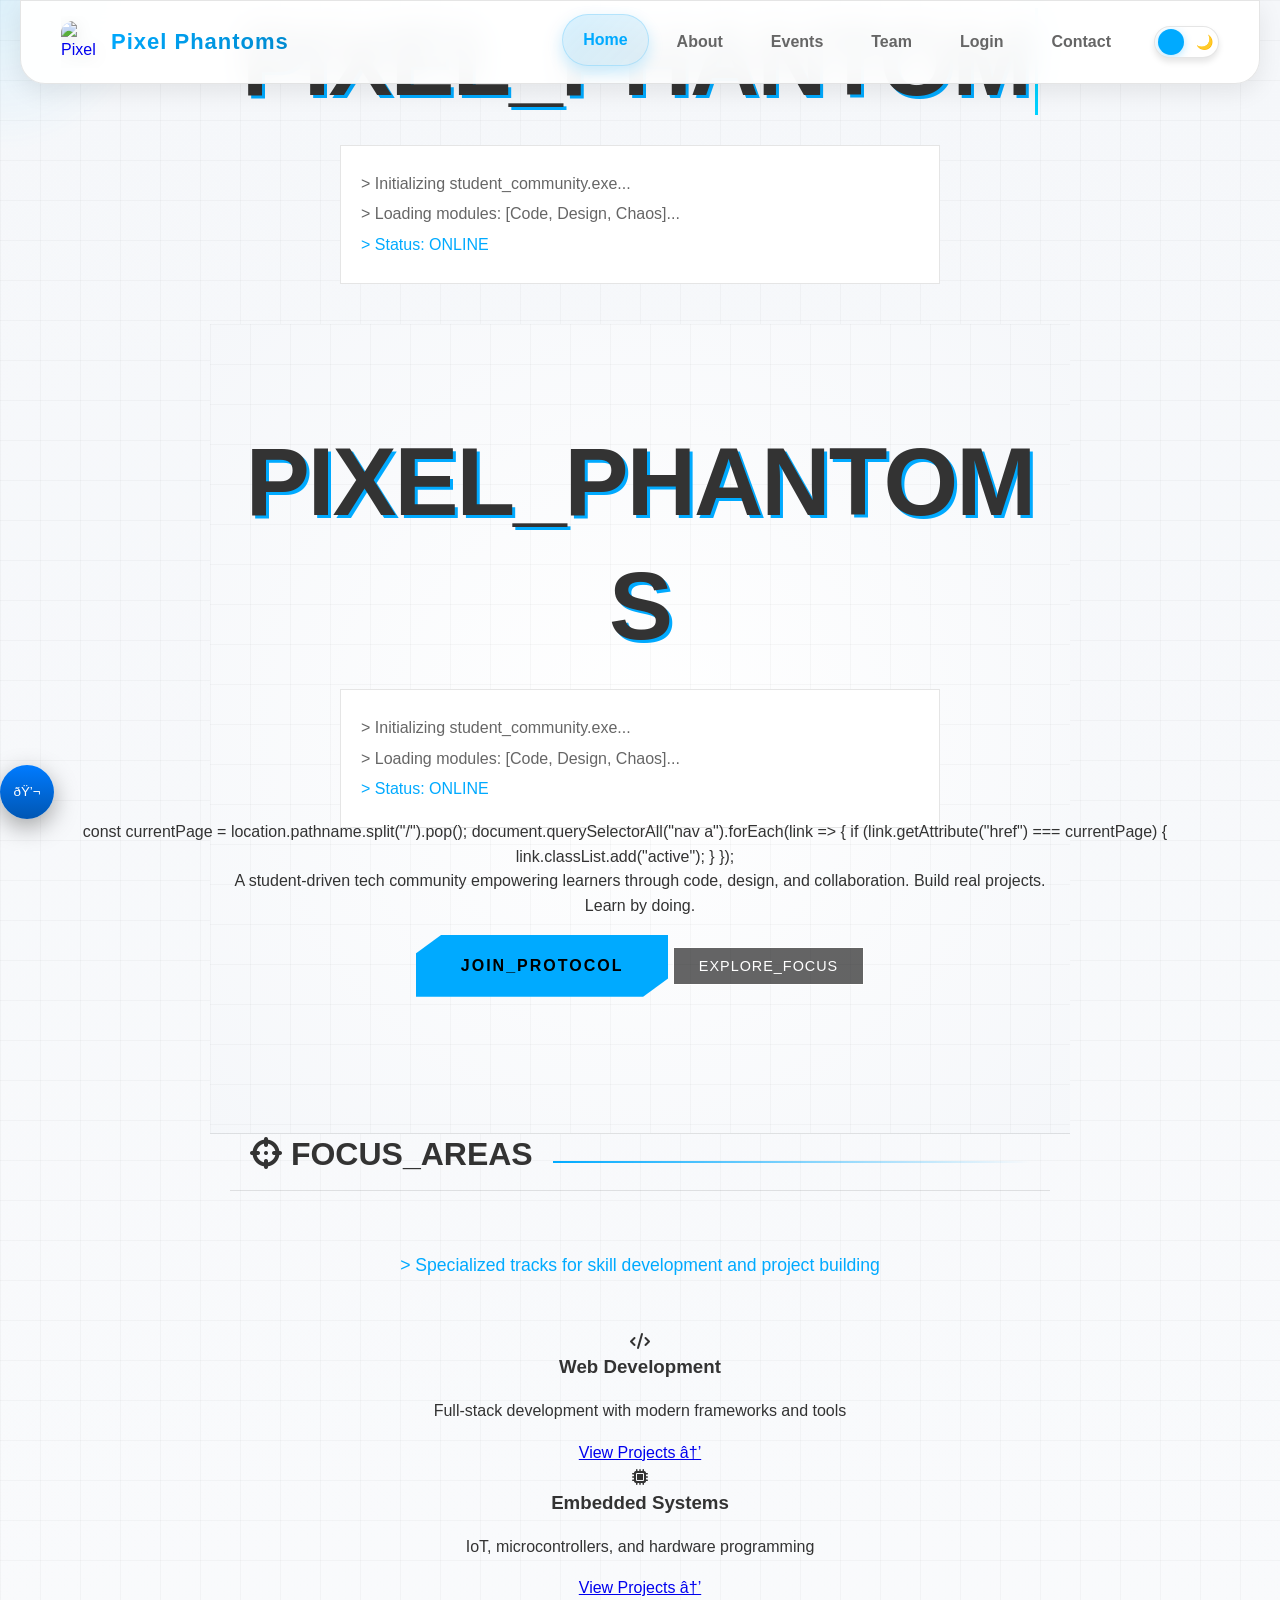
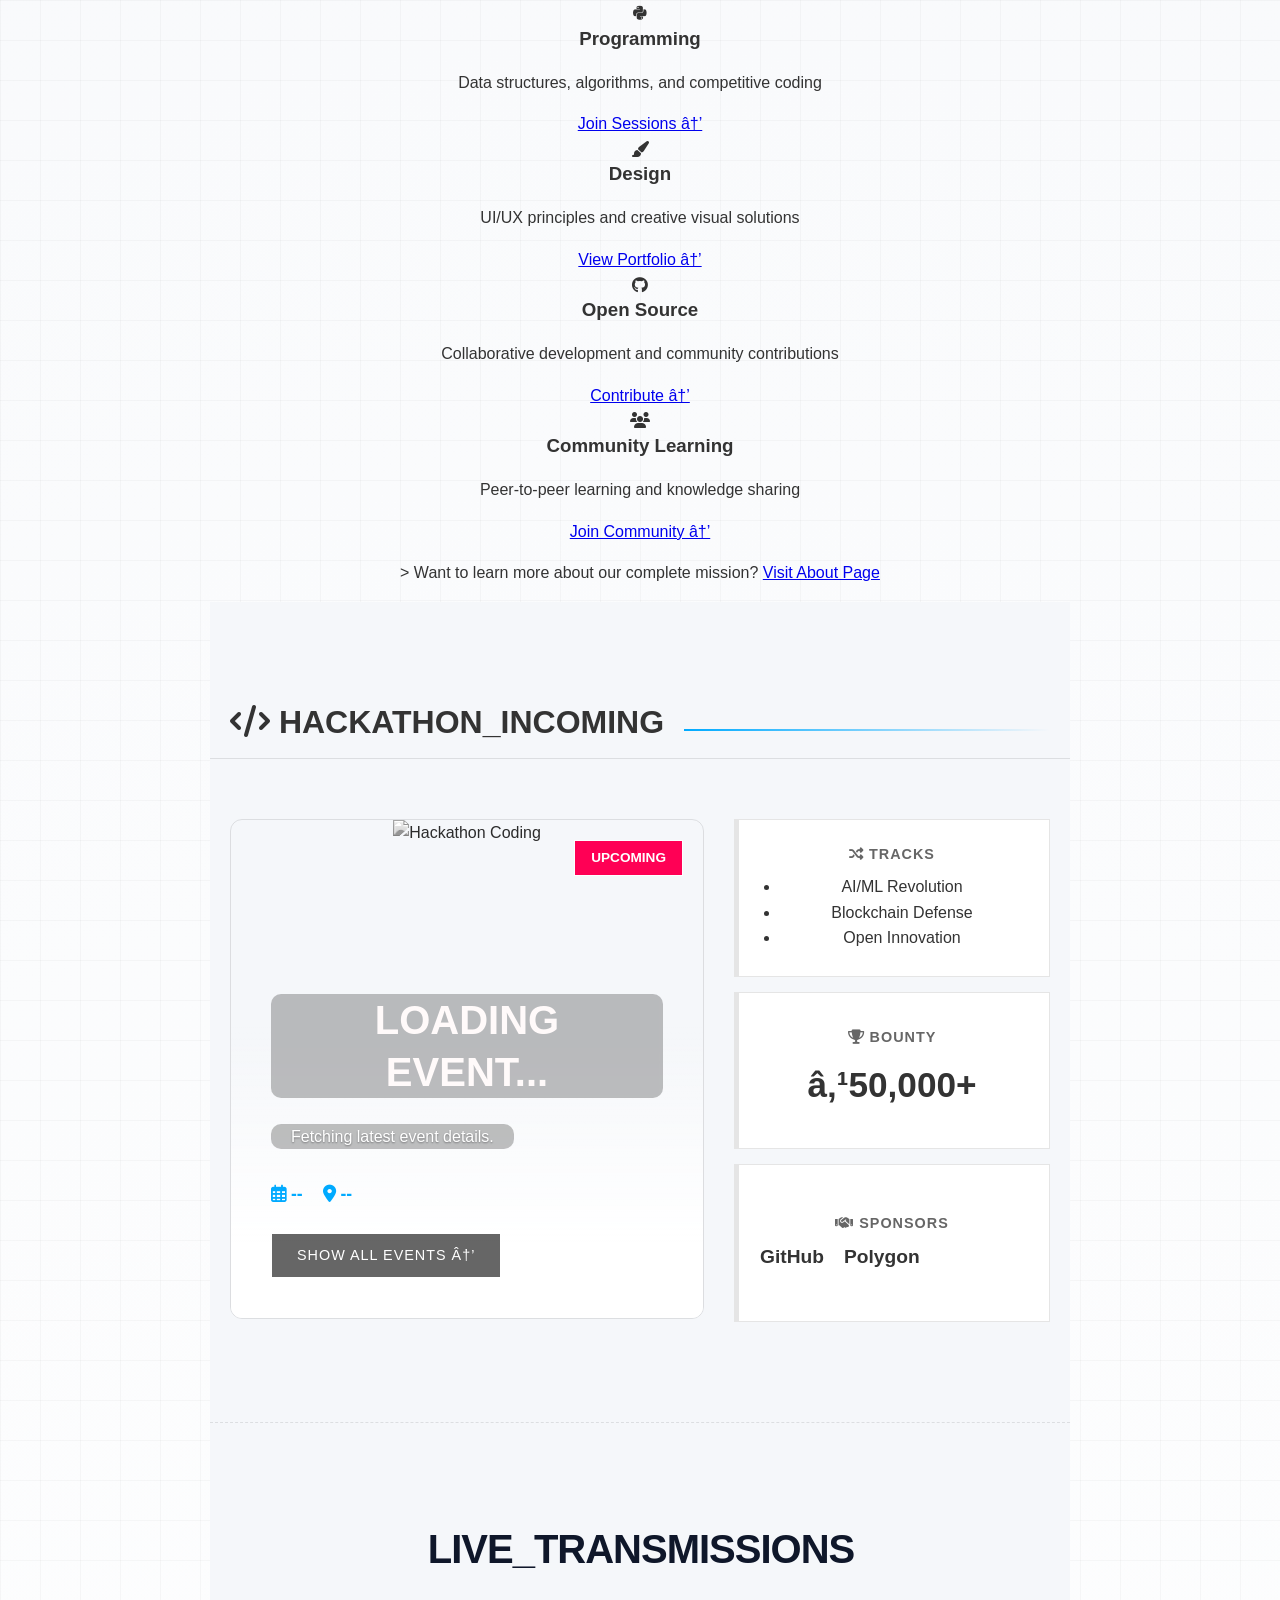
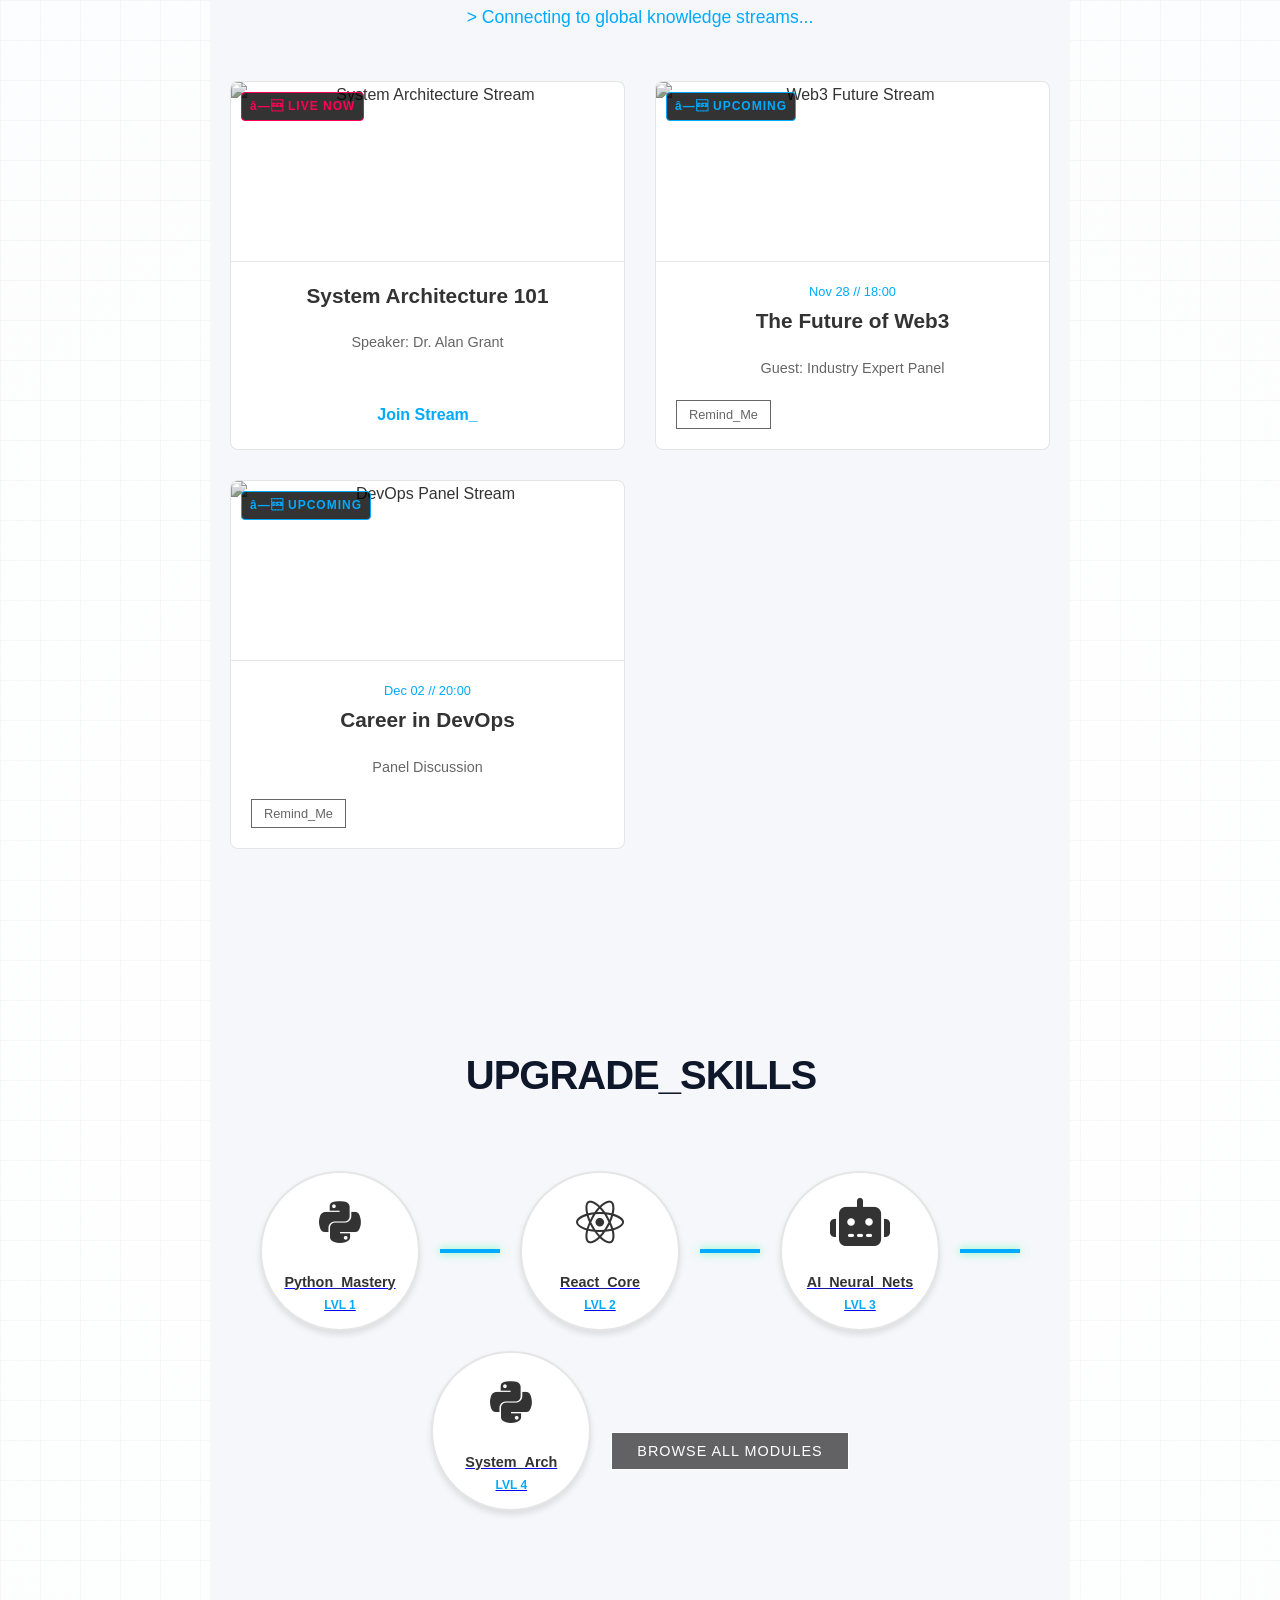
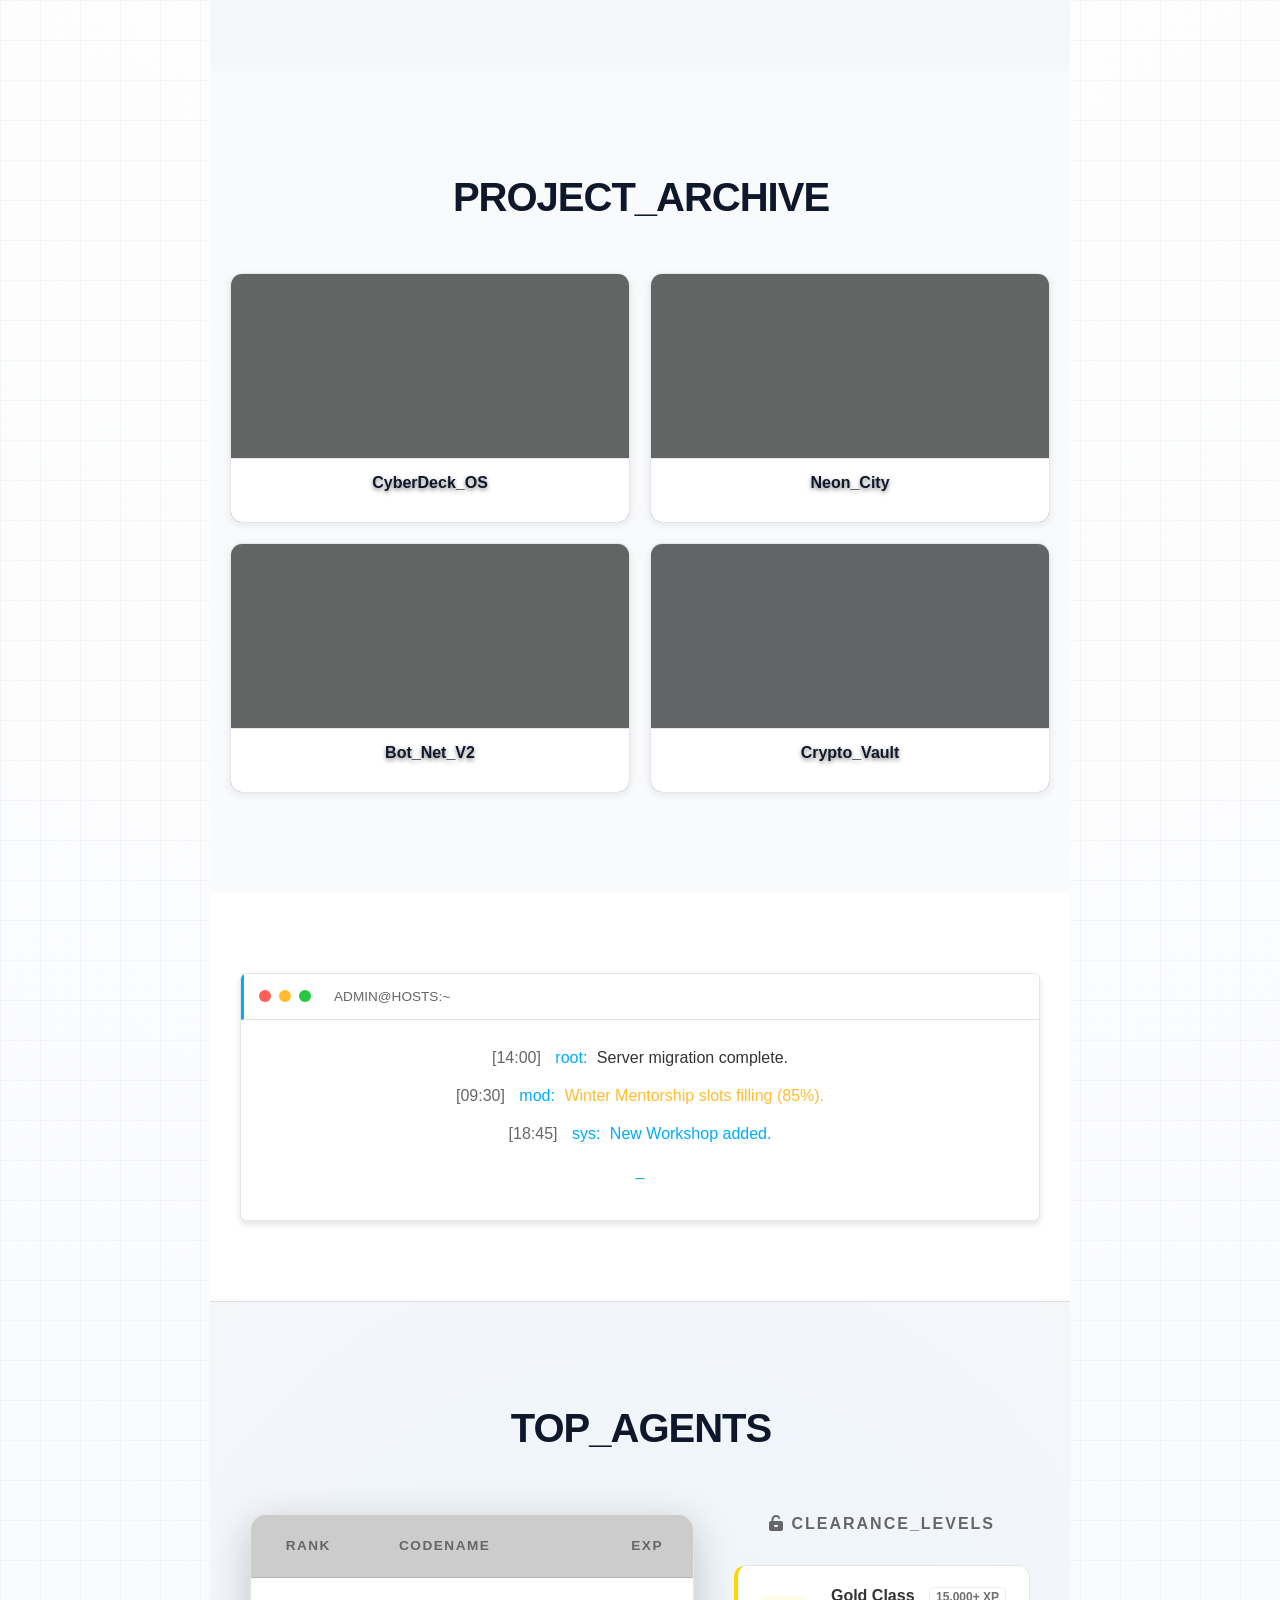
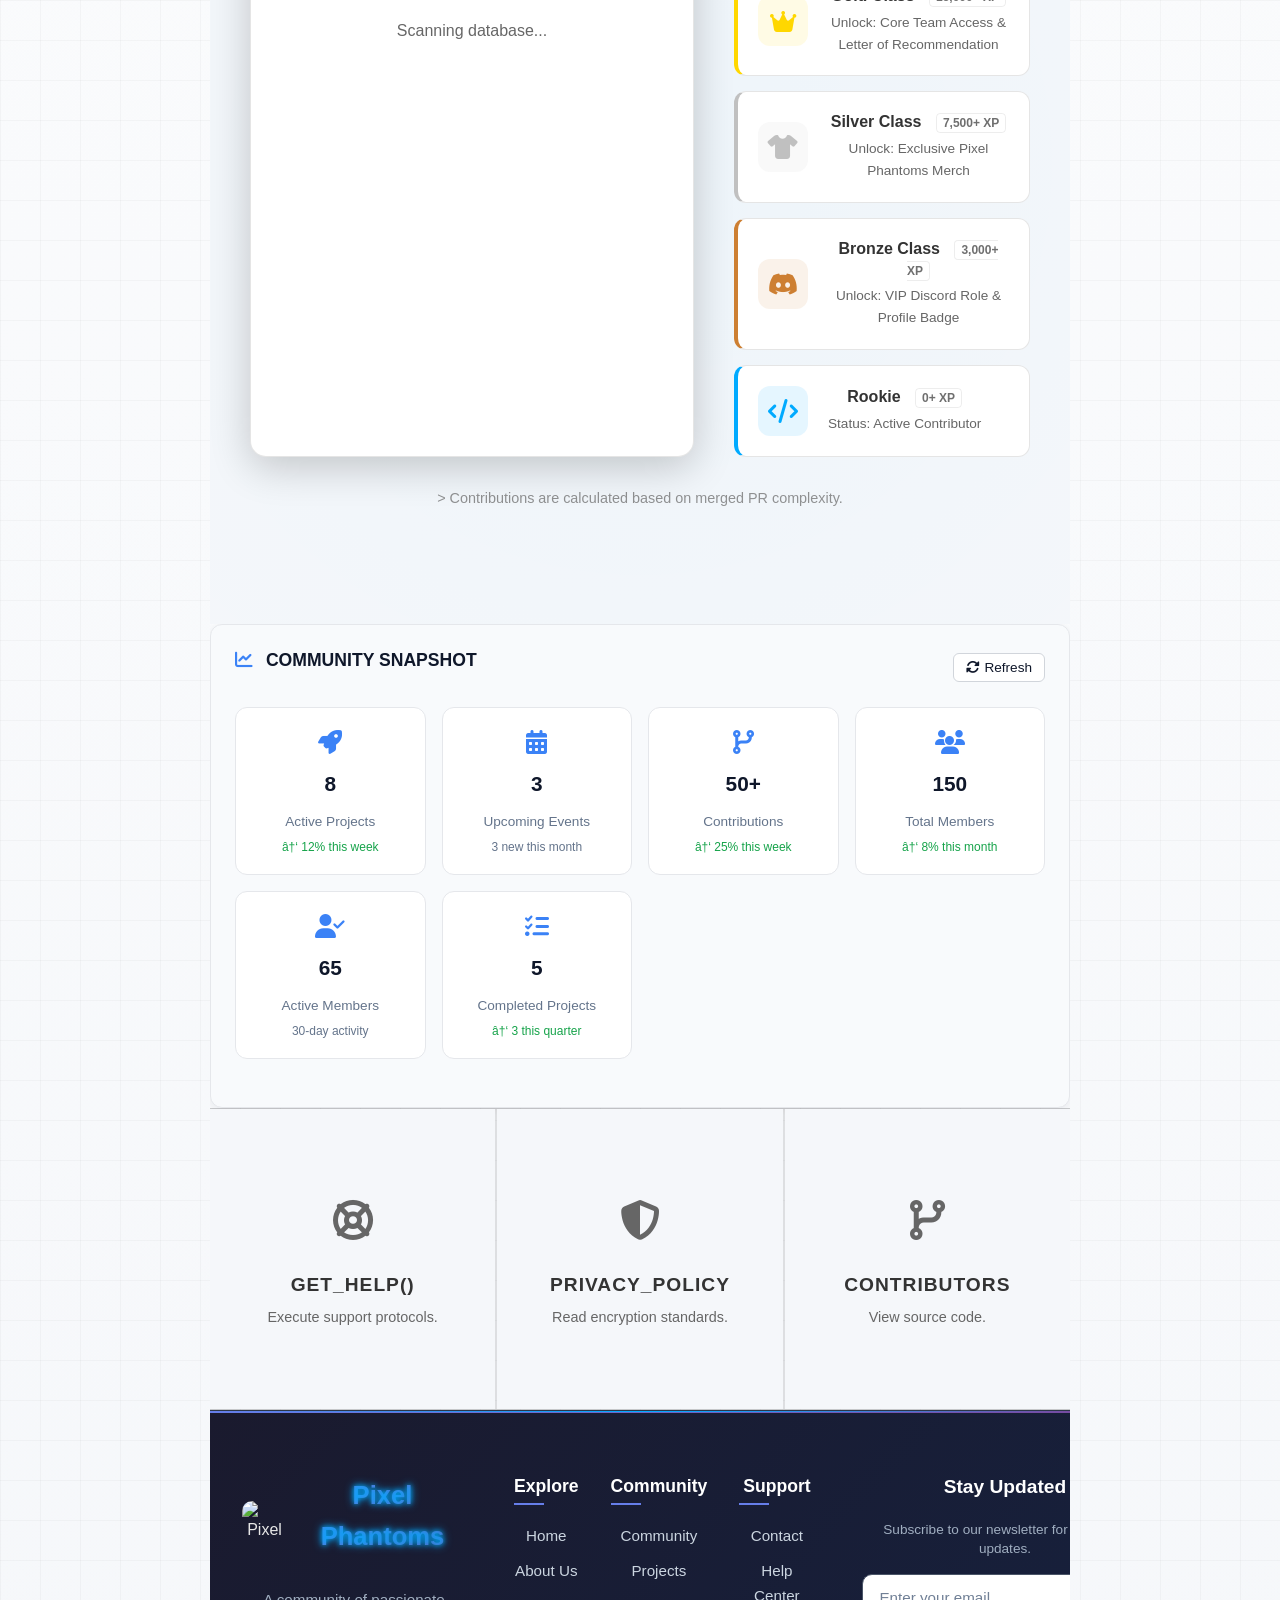
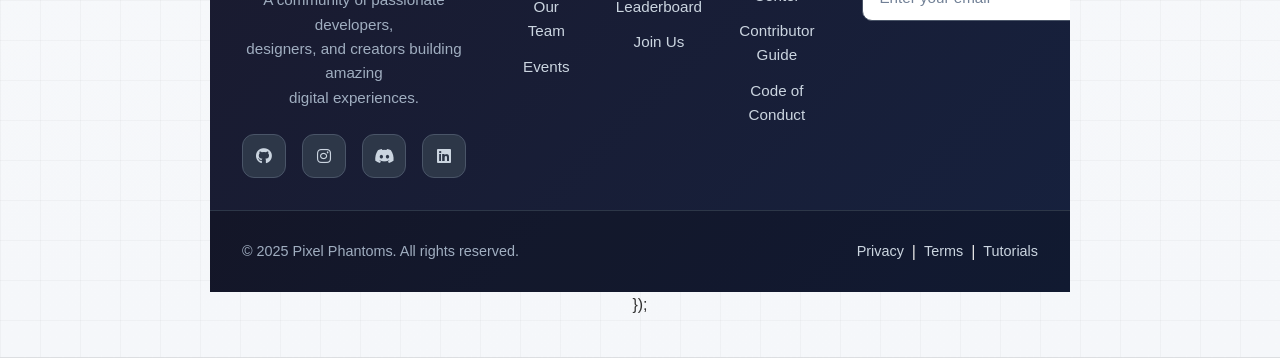
==== commit a0ea9cd9: "Merge branch 'main' into main" ====
--- a/index.html
+++ b/index.html
@@ -1,32 +1,5 @@
 <!doctype html>
 <html lang="en">
-  <head>
-    <meta charset="UTF-8" />
-    <meta name="viewport" content="width=device-width, initial-scale=1.0" />
-    <title>Pixel Phantoms | The Future of Tech</title>
-    <link rel="icon" href="assets/logo.png" />
-
-    <link rel="stylesheet" href="css/scroll-progress.css" />
-    <link rel="stylesheet" href="css/style.min.css" />
-    <link rel="stylesheet" href="css/style.css" />
-    <link rel="stylesheet" href="css/share-button.css" />
-    <link rel="stylesheet" href="css/home-gsap.min.css" />
-    <link rel="stylesheet" href="css/cursor-effect.css" />
-    <link rel="stylesheet" href="css/scroll-buttons.css" />
-    <link rel="stylesheet" href="css/stats-widget.css" />
-    <link
-      href="https://fonts.googleapis.com/css2?family=JetBrains+Mono:wght@400;700;800&display=swap"
-      rel="stylesheet"
-    />
-    <link
-      rel="stylesheet"
-      href="https://cdnjs.cloudflare.com/ajax/libs/font-awesome/6.4.0/css/all.min.css"
-    />
-  </head>
-  <body class="hacker-theme">
-    <div id="scroll-progress-container">
-      <div id="scroll-progress-bar"></div>
-    </div>
 
     <!-- SKIP TO CONTENT LINK (ACCESSIBILITY) -->
     <a href="#main-content" class="skip-to-content" id="skip-link">
@@ -40,589 +13,796 @@
       <section class="hero-section" id="hero">
         <div class="grid-overlay" aria-hidden="true"></div>
         <div class="hero-content">
-          <h1 class="hero-glitch" data-text="PIXEL_PHANTOMS">
-            <span aria-hidden="true">PIXEL_PHANTOMS</span>
-            <span class="sr-only">Pixel Phantoms</span>
-          </h1>
+         <h1 class="hero-glitch" data-text="PIXEL_PHANTOMS">
+           <span id="typewriter-text" aria-hidden="true"></span>
+           <span class="sr-only">PIXEL_PHANTOMS</span>
+         </h1>
           <div class="terminal-box" role="status" aria-live="polite">
             <p class="console-text">> Initializing student_community.exe...</p>
             <p class="console-text">> Loading modules: [Code, Design, Chaos]...</p>
             <p class="console-text success">> Status: ONLINE</p>
           </div>
-
-          <div class="hero-cta-group">
-            <a href="pages/join-us.html" class="btn-cyber">
-              <span class="btn-content">JOIN_PROTOCOL</span>
-              <span class="btn-glitch" aria-hidden="true"></span>
-              <span class="sr-only">Join Pixel Phantoms Community</span>
-            </a>
-          </div>
-        </div>
-      </section>
-
-      <section class="hackathon-spotlight" aria-labelledby="hackathon-heading">
+<head>
+  <meta charset="UTF-8" />
+  <meta name="viewport" content="width=device-width, initial-scale=1.0" />
+  <title>Pixel Phantoms | The Future of Tech</title>
+  <link rel="icon" href="assets/logo.png" />
+
+<!-- scroll-buttons.css logic moved to back-to-top.css and share-button.css -->
+<!-- <link rel="stylesheet" href="css/scroll-buttons.css" /> -->
+  <link rel="stylesheet" href="css/style.min.css" />
+  <link rel="stylesheet" href="css/style.css" />
+  <link rel="stylesheet" href="css/back-to-top.css" />
+  <link rel="stylesheet" href="css/share-button.css" />
+  <link rel="stylesheet" href="css/home-gsap.min.css" />
+  <link rel="stylesheet" href="css/cursor-effect.css" />
+  <link rel="stylesheet" href="css/scroll-buttons.css" />
+  <link rel="stylesheet" href="css/stats-widget.css" />
+  <link href="https://fonts.googleapis.com/css2?family=JetBrains+Mono:wght@400;700;800&display=swap" rel="stylesheet" />
+  <link rel="stylesheet" href="https://cdnjs.cloudflare.com/ajax/libs/font-awesome/6.4.0/css/all.min.css" />
+</head>
+
+<body class="hacker-theme">
+  <div id="scroll-progress-container">
+    <div id="scroll-progress-bar"></div>
+  </div>
+
+  <!-- SKIP TO CONTENT LINK (ACCESSIBILITY) -->
+  <a href="#main-content" class="skip-to-content" id="skip-link">
+    <i class="fas fa-forward" aria-hidden="true"></i> Skip to Main Content
+  </a>
+
+  <div id="cursor-highlight"></div>
+  <div id="navbar-placeholder"></div>
+
+  <main id="main-content" tabindex="-1">
+    <section class="hero-section" id="hero">
+      <div class="grid-overlay" aria-hidden="true"></div>
+      <div class="hero-content">
+        <h1 class="hero-glitch" data-text="PIXEL_PHANTOMS">
+          <span aria-hidden="true">PIXEL_PHANTOMS</span>
+          <span class="sr-only">Pixel Phantoms</span>
+        </h1>
+        <div class="terminal-box" role="status" aria-live="polite">
+          <p class="console-text">> Initializing student_community.exe...</p>
+          <p class="console-text">> Loading modules: [Code, Design, Chaos]...</p>
+          <p class="console-text success">> Status: ONLINE</p>
+        </div>
+
+        <div class="hero-description">
+          <p class="cyber-text">
+            A student-driven tech community empowering learners through code, design, and
+            collaboration.
+            <span class="neon-highlight">Build real projects. Learn by doing.</span>
+          </p>
+        </div>
+
+        <div class="hero-cta-group">
+          <a href="pages/join-us.html" class="btn-cyber">
+            <span class="btn-content">JOIN_PROTOCOL</span>
+            <span class="btn-glitch" aria-hidden="true"></span>
+            <span class="sr-only">Join Pixel Phantoms Community</span>
+          </a>
+          <a href="#focus-areas" class="btn-hollow">
+            <span class="btn-content">EXPLORE_FOCUS</span>
+          </a>
+        </div>
+      </div>
+    </section>
+
+    <section class="focus-areas" id="focus-areas" aria-labelledby="focus-heading">
+      <div class="container">
         <div class="section-header-terminal">
-          <h2 id="hackathon-heading">
-            <i class="fas fa-code" aria-hidden="true"></i> HACKATHON_INCOMING
+          <h2 id="focus-heading">
+            <i class="fas fa-crosshairs" aria-hidden="true"></i> FOCUS_AREAS
           </h2>
           <div class="line-scanner" aria-hidden="true"></div>
         </div>
-        <div class="hackathon-layout">
-          <div class="hack-main-card" data-tilt>
-            <div class="hack-badge blink" id="home-event-status">UPCOMING</div>
+
+        <p class="section-sub">> Specialized tracks for skill development and project building</p>
+
+        <div class="focus-grid">
+          <div class="focus-card">
+            <div class="focus-icon">
+              <i class="fas fa-code" aria-hidden="true"></i>
+            </div>
+            <h3>Web Development</h3>
+            <p>Full-stack development with modern frameworks and tools</p>
+            <a href="pages/projects.html" class="focus-link">View Projects →</a>
+          </div>
+
+          <div class="focus-card">
+            <div class="focus-icon">
+              <i class="fas fa-microchip" aria-hidden="true"></i>
+            </div>
+            <h3>Embedded Systems</h3>
+            <p>IoT, microcontrollers, and hardware programming</p>
+            <a href="pages/projects.html" class="focus-link">View Projects →</a>
+          </div>
+
+          <div class="focus-card">
+            <div class="focus-icon">
+              <i class="fab fa-python" aria-hidden="true"></i>
+            </div>
+            <h3>Programming</h3>
+            <p>Data structures, algorithms, and competitive coding</p>
+            <a href="pages/events.html" class="focus-link">Join Sessions →</a>
+          </div>
+
+          <div class="focus-card">
+            <div class="focus-icon">
+              <i class="fas fa-paint-brush" aria-hidden="true"></i>
+            </div>
+            <h3>Design</h3>
+            <p>UI/UX principles and creative visual solutions</p>
+            <a href="pages/projects.html" class="focus-link">View Portfolio →</a>
+          </div>
+
+          <div class="focus-card">
+            <div class="focus-icon">
+              <i class="fab fa-github" aria-hidden="true"></i>
+            </div>
+            <h3>Open Source</h3>
+            <p>Collaborative development and community contributions</p>
+            <a href="https://github.com/sayeeg-11/Pixel_Phantoms" target="_blank" class="focus-link">Contribute →</a>
+          </div>
+
+          <div class="focus-card">
+            <div class="focus-icon">
+              <i class="fas fa-users" aria-hidden="true"></i>
+            </div>
+            <h3>Community Learning</h3>
+            <p>Peer-to-peer learning and knowledge sharing</p>
+            <a href="pages/join-us.html" class="focus-link">Join Community →</a>
+          </div>
+        </div>
+
+        <div class="focus-footer">
+          <p>> Want to learn more about our complete mission?
+            <a href="pages/about.html" class="cyber-link">Visit About Page</a>
+          </p>
+        </div>
+      </div>
+    </section>
+
+    <section class="hackathon-spotlight" aria-labelledby="hackathon-heading">
+      <div class="section-header-terminal">
+        <h2 id="hackathon-heading">
+          <i class="fas fa-code" aria-hidden="true"></i> HACKATHON_INCOMING
+        </h2>
+        <div class="line-scanner" aria-hidden="true"></div>
+      </div>
+      <div class="hackathon-layout">
+        <div class="hack-main-card" data-tilt>
+          <div class="hack-badge blink" id="home-event-status">UPCOMING</div>
+          <img src="https://picsum.photos/seed/hackathon_hero/800/600" alt="Hackathon Coding" class="hack-bg-img"
+            loading="lazy" />
+          <div class="hack-overlay">
+            <h3 id="home-event-title">Loading Event...</h3>
+            <p id="home-event-desc">Fetching latest event details.</p>
+            <div class="hack-meta">
+              <span id="home-event-date"> <i class="far fa-calendar-alt"></i> -- </span>
+              <span id="home-event-location"> <i class="fas fa-map-marker-alt"></i> -- </span>
+            </div>
+            <a href="events.html" class="btn-hollow">Show All Events →</a>
+          </div>
+        </div>
+        <div class="hack-details-grid">
+          <div class="detail-box track-box">
+            <h4><i class="fas fa-random" aria-hidden="true"></i> Tracks</h4>
+            <ul>
+              <li>AI/ML Revolution</li>
+              <li>Blockchain Defense</li>
+              <li>Open Innovation</li>
+            </ul>
+          </div>
+          <div class="detail-box prize-box">
+            <h4><i class="fas fa-trophy" aria-hidden="true"></i> Bounty</h4>
+            <p class="prize-pool">₹50,000+</p>
+          </div>
+          <div class="detail-box sponsors-box">
+            <h4><i class="fas fa-handshake" aria-hidden="true"></i> Sponsors</h4>
+            <div class="sponsor-logos"><span>GitHub</span> <span>Polygon</span></div>
+          </div>
+        </div>
+      </div>
+    </section>
+
+    <section class="cyber-seminars" aria-labelledby="seminars-heading">
+      <div class="container">
+        <h2 class="section-header-glitch" data-text="LIVE_TRANSMISSIONS" id="seminars-heading">
+          <span aria-hidden="true">LIVE_TRANSMISSIONS</span>
+          <span class="sr-only">Live Transmissions</span>
+        </h2>
+        <p class="section-sub">> Connecting to global knowledge streams...</p>
+
+        <div class="seminar-grid">
+          <div class="seminar-card reveal-card">
+            <div class="sem-status live">● LIVE NOW</div>
             <img
-              src="https://picsum.photos/seed/hackathon_hero/800/600"
-              alt="Hackathon Coding"
-              class="hack-bg-img"
+              src="https://picsum.photos/seed/tech_talk/400/250"
+              alt="System Architecture Stream"
+              class="sem-img"
               loading="lazy"
             />
-            <div class="hack-overlay">
-              <h3 id="home-event-title">Loading Event...</h3>
-              <p id="home-event-desc">Fetching latest event details.</p>
-              <div class="hack-meta">
-                <span id="home-event-date"> <i class="far fa-calendar-alt"></i> -- </span>
-                <span id="home-event-location"> <i class="fas fa-map-marker-alt"></i> -- </span>
+            <div class="sem-info">
+              <h3>System Architecture 101</h3>
+              <p>Speaker: Dr. Alan Grant</p>
+              <a href="https://discord.com/" target="_blank" rel="noopener" class="link-terminal">
+                Join Stream<span aria-hidden="true">_</span>
+              </a>
+            </div>
+          </div>
+
+          <div class="seminar-card reveal-card">
+            <div class="sem-status upcoming">● UPCOMING</div>
+            <img
+              src="https://picsum.photos/seed/web3_future/400/250"
+              alt="Web3 Future Stream"
+              class="sem-img"
+              loading="lazy"
+            />
+            <div class="sem-info">
+              <div class="sem-date">Nov 28 // 18:00</div>
+              <h3>The Future of Web3</h3>
+              <p>Guest: Industry Expert Panel</p>
+              <button class="btn-sm">Remind_Me</button>
+            </div>
+          </div>
+
+          <div class="seminar-card reveal-card">
+            <div class="sem-status upcoming">● UPCOMING</div>
+            <img
+              src="https://picsum.photos/seed/devops_career/400/250"
+              alt="DevOps Panel Stream"
+              class="sem-img"
+              loading="lazy"
+            />
+            <div class="sem-info">
+              <div class="sem-date">Dec 02 // 20:00</div>
+              <h3>Career in DevOps</h3>
+              <p>Panel Discussion</p>
+              <button class="btn-sm">Remind_Me</button>
+            </div>
+          </div>
+        </div>
+      </div>
+    </section>
+
+    <section class="skill-tree-section" aria-labelledby="skills-heading" id="modules">
+      <div class="container">
+        <h2 class="section-header-glitch" data-text="UPGRADE_SKILLS" id="skills-heading">
+          <span aria-hidden="true">UPGRADE_SKILLS</span>
+          <span class="sr-only">Upgrade Skills</span>
+        </h2>
+
+        <div class="skill-path-wrapper">
+          <a href="pages/python-road.html" class="skill-node reveal-node">
+            <div class="node-icon">
+              <i class="fab fa-python" aria-hidden="true"></i>
+            </div>
+            <h4>Python_Mastery</h4>
+            <span class="node-level">Lvl 1</span>
+          </a>
+
+          <div class="connector reveal-node" aria-hidden="true"></div>
+
+          <a href="pages/react-road.html" class="skill-node reveal-node">
+            <div class="node-icon">
+              <i class="fab fa-react" aria-hidden="true"></i>
+            </div>
+            <h4>React_Core</h4>
+            <span class="node-level">Lvl 2</span>
+          </a>
+
+          <div class="connector reveal-node" aria-hidden="true"></div>
+
+          <a href="pages/ai-roadmap.html" class="skill-node reveal-node">
+            <div class="node-icon">
+              <i class="fas fa-robot" aria-hidden="true"></i>
+            </div>
+            <h4>AI_Neural_Nets</h4>
+            <span class="node-level">Lvl 3</span>
+          </a>
+
+          <div class="connector reveal-node" aria-hidden="true"></div>
+
+          <a href="pages/system-design-road.html" class="skill-node reveal-node">
+            <div class="node-icon">
+              <i class="fab fa-python" aria-hidden="true"></i>
+            </div>
+            <h4>System_Arch</h4>
+            <span class="node-level">Lvl 4</span>
+          </a>
+          <div class="center-btn">
+            <a href="events.html" class="btn-hollow">Browse All Modules</a>
+          </div>
+        </div>
+      </div>
+    </section>
+
+    <section class="project-mainframe" aria-labelledby="projects-heading">
+      <div class="container">
+        <h2 class="section-header-glitch" data-text="PROJECT_ARCHIVE" id="projects-heading">
+          <span aria-hidden="true">PROJECT_ARCHIVE</span>
+          <span class="sr-only">Project Archive</span>
+        </h2>
+        <div class="project-matrix">
+          <article class="proj-card" style="background-image: url('https://picsum.photos/seed/p1/400/300')">
+            <div class="proj-content">
+              <h3>CyberDeck_OS</h3>
+              <p>A custom Linux distro for hackers.</p>
+            </div>
+          </article>
+          <article class="proj-card" style="background-image: url('https://picsum.photos/seed/p2/400/300')">
+            <div class="proj-content">
+              <h3>Neon_City</h3>
+              <p>WebGL interactive experience.</p>
+            </div>
+          </article>
+          <article class="proj-card" style="background-image: url('https://picsum.photos/seed/p3/400/300')">
+            <div class="proj-content">
+              <h3>Bot_Net_V2</h3>
+              <p>Discord automation bot.</p>
+            </div>
+          </article>
+          <article class="proj-card" style="background-image: url('https://picsum.photos/seed/p4/400/300')">
+            <div class="proj-content">
+              <h3>Crypto_Vault</h3>
+              <p>Secure decentralized storage.</p>
+            </div>
+          </article>
+        </div>
+      </div>
+    </section>
+
+    <section class="terminal-updates" aria-label="Community Updates">
+      <div class="terminal-window">
+        <div class="terminal-header">
+          <span class="dot red" aria-hidden="true"></span>
+          <span class="dot yellow" aria-hidden="true"></span>
+          <span class="dot green" aria-hidden="true"></span>
+          <span class="title">admin@hosts:~</span>
+        </div>
+        <div class="terminal-body">
+          <div class="log-entry">
+            <span class="timestamp">[14:00]</span>
+            <span class="user">root:</span>
+            <span class="msg">Server migration complete.</span>
+          </div>
+          <div class="log-entry">
+            <span class="timestamp">[09:30]</span>
+            <span class="user">mod:</span>
+            <span class="msg warning">Winter Mentorship slots filling (85%).</span>
+          </div>
+          <div class="log-entry">
+            <span class="timestamp">[18:45]</span>
+            <span class="user">sys:</span>
+            <span class="msg highlight">New Workshop added.</span>
+          </div>
+          <div class="typing-indicator" aria-hidden="true">_</div>
+        </div>
+      </div>
+    </section>
+
+    <section class="leaderboard-preview" aria-labelledby="leaderboard-heading" id="leaderboard">
+      <div class="container">
+        <h2 class="section-header-glitch" data-text="TOP_AGENTS" id="leaderboard-heading">
+          <span aria-hidden="true">TOP_AGENTS</span>
+          <span class="sr-only">Top Contributors Leaderboard</span>
+        </h2>
+
+        <div class="lb-layout">
+          <div class="lb-main">
+            <div class="lb-header">
+              <span>RANK</span>
+              <span>CODENAME</span>
+              <span class="text-right">EXP</span>
+            </div>
+            <div class="lb-rows-container" id="lb-rows">
+              <div class="lb-loader">Scanning database...</div>
+            </div>
+          </div>
+
+          <aside class="league-system" aria-label="Clearance Levels">
+            <h3 class="sys-header">
+              <i class="fas fa-unlock-alt" aria-hidden="true"></i>
+              CLEARANCE_LEVELS
+            </h3>
+
+            <div class="league-card gold">
+              <div class="league-icon">
+                <i class="fas fa-crown" aria-hidden="true"></i>
               </div>
-              <a href="events.html" class="btn-hollow">Show All Events →</a>
-            </div>
-          </div>
-          <div class="hack-details-grid">
-            <div class="detail-box track-box">
-              <h4><i class="fas fa-random" aria-hidden="true"></i> Tracks</h4>
-              <ul>
-                <li>AI/ML Revolution</li>
-                <li>Blockchain Defense</li>
-                <li>Open Innovation</li>
-              </ul>
-            </div>
-            <div class="detail-box prize-box">
-              <h4><i class="fas fa-trophy" aria-hidden="true"></i> Bounty</h4>
-              <p class="prize-pool">₹50,000+</p>
-            </div>
-            <div class="detail-box sponsors-box">
-              <h4><i class="fas fa-handshake" aria-hidden="true"></i> Sponsors</h4>
-              <div class="sponsor-logos"><span>GitHub</span> <span>Polygon</span></div>
-            </div>
-          </div>
-        </div>
-      </section>
-
-      <section class="cyber-seminars" aria-labelledby="seminars-heading">
-        <div class="container">
-          <h2 class="section-header-glitch" data-text="LIVE_TRANSMISSIONS" id="seminars-heading">
-            <span aria-hidden="true">LIVE_TRANSMISSIONS</span>
-            <span class="sr-only">Live Transmissions</span>
-          </h2>
-          <p class="section-sub">> Connecting to global knowledge streams...</p>
-
-          <div class="seminar-grid">
-            <div class="seminar-card reveal-card">
-              <div class="sem-status live">● LIVE NOW</div>
-              <img
-                src="https://picsum.photos/seed/tech_talk/400/250"
-                alt="System Architecture Stream"
-                class="sem-img"
-                loading="lazy"
-              />
-              <div class="sem-info">
-                <h3>System Architecture 101</h3>
-                <p>Speaker: Dr. Alan Grant</p>
-                <a href="#" class="link-terminal">Join Stream<span aria-hidden="true">_</span></a>
+              <div class="league-info">
+                <h4>Gold Class <span class="xp-req">15,000+ XP</span></h4>
+                <p>Unlock: Core Team Access & Letter of Recommendation</p>
               </div>
             </div>
-            <div class="seminar-card reveal-card">
-              <div class="sem-status upcoming">● UPCOMING</div>
-              <img
-                src="https://picsum.photos/seed/web3_future/400/250"
-                alt="Web3 Future Stream"
-                class="sem-img"
-                loading="lazy"
-              />
-              <div class="sem-info">
-                <div class="sem-date">Nov 28 // 18:00</div>
-                <h3>The Future of Web3</h3>
-                <p>Guest: Industry Expert Panel</p>
-                <button class="btn-sm">Remind_Me</button>
+
+            <div class="league-card silver">
+              <div class="league-icon">
+                <i class="fas fa-tshirt" aria-hidden="true"></i>
               </div>
-            </div>
-            <div class="seminar-card reveal-card">
-              <div class="sem-status upcoming">● UPCOMING</div>
-              <img
-                src="https://picsum.photos/seed/devops_career/400/250"
-                alt="DevOps Panel Stream"
-                class="sem-img"
-                loading="lazy"
-              />
-              <div class="sem-info">
-                <div class="sem-date">Dec 02 // 20:00</div>
-                <h3>Career in DevOps</h3>
-                <p>Panel Discussion</p>
-                <button class="btn-sm">Remind_Me</button>
+              <div class="league-info">
+                <h4>Silver Class <span class="xp-req">7,500+ XP</span></h4>
+                <p>Unlock: Exclusive Pixel Phantoms Merch</p>
               </div>
             </div>
-          </div>
-        </div>
-      </section>
-
-      <section class="skill-tree-section" aria-labelledby="skills-heading">
-        <div class="container">
-          <h2 class="section-header-glitch" data-text="UPGRADE_SKILLS" id="skills-heading">
-            <span aria-hidden="true">UPGRADE_SKILLS</span>
-            <span class="sr-only">Upgrade Skills</span>
-          </h2>
-
-          <div class="skill-path-wrapper">
-            <a href="pages/python-road.html" class="skill-node reveal-node">
-              <div class="node-icon">
-                <i class="fab fa-python" aria-hidden="true"></i>
+
+            <div class="league-card bronze">
+              <div class="league-icon">
+                <i class="fab fa-discord" aria-hidden="true"></i>
               </div>
-              <h4>Python_Mastery</h4>
-              <span class="node-level">Lvl 1</span>
-            </a>
-
-            <div class="connector reveal-node" aria-hidden="true"></div>
-
-            <a href="pages/react-road.html" class="skill-node reveal-node">
-              <div class="node-icon">
-                <i class="fab fa-react" aria-hidden="true"></i>
+              <div class="league-info">
+                <h4>Bronze Class <span class="xp-req">3,000+ XP</span></h4>
+                <p>Unlock: VIP Discord Role & Profile Badge</p>
               </div>
-              <h4>React_Core</h4>
-              <span class="node-level">Lvl 2</span>
-            </a>
-
-            <div class="connector reveal-node" aria-hidden="true"></div>
-
-            <a href="pages/ai-roadmap.html" class="skill-node reveal-node">
-              <div class="node-icon">
-                <i class="fas fa-robot" aria-hidden="true"></i>
+            </div>
+
+            <div class="league-card rookie">
+              <div class="league-icon">
+                <i class="fas fa-code" aria-hidden="true"></i>
               </div>
-              <h4>AI_Neural_Nets</h4>
-              <span class="node-level">Lvl 3</span>
-            </a>
-
-            <div class="connector reveal-node" aria-hidden="true"></div>
-
-            <a href="pages/system-design-road.html" class="skill-node reveal-node">
-              <div class="node-icon">
-                <i class="fab fa-python" aria-hidden="true"></i>
+              <div class="league-info">
+                <h4>Rookie <span class="xp-req">0+ XP</span></h4>
+                <p>Status: Active Contributor</p>
               </div>
-              <h4>System_Arch</h4>
-              <span class="node-level">Lvl 4</span>
-            </a>
-            <div class="center-btn">
-              <a href="events.html" class="btn-hollow">Browse All Modules</a>
-            </div>
-          </div>
-        </div>
-      </section>
-
-      <section class="project-mainframe" aria-labelledby="projects-heading">
-        <div class="container">
-          <h2 class="section-header-glitch" data-text="PROJECT_ARCHIVE" id="projects-heading">
-            <span aria-hidden="true">PROJECT_ARCHIVE</span>
-            <span class="sr-only">Project Archive</span>
-          </h2>
-          <div class="project-matrix">
-            <article
-              class="proj-card"
-              style="background-image: url('https://picsum.photos/seed/p1/400/300')"
-            >
-              <div class="proj-content">
-                <h3>CyberDeck_OS</h3>
-                <p>A custom Linux distro for hackers.</p>
-              </div>
-            </article>
-            <article
-              class="proj-card"
-              style="background-image: url('https://picsum.photos/seed/p2/400/300')"
-            >
-              <div class="proj-content">
-                <h3>Neon_City</h3>
-                <p>WebGL interactive experience.</p>
-              </div>
-            </article>
-            <article
-              class="proj-card"
-              style="background-image: url('https://picsum.photos/seed/p3/400/300')"
-            >
-              <div class="proj-content">
-                <h3>Bot_Net_V2</h3>
-                <p>Discord automation bot.</p>
-              </div>
-            </article>
-            <article
-              class="proj-card"
-              style="background-image: url('https://picsum.photos/seed/p4/400/300')"
-            >
-              <div class="proj-content">
-                <h3>Crypto_Vault</h3>
-                <p>Secure decentralized storage.</p>
-              </div>
-            </article>
-          </div>
-        </div>
-      </section>
-
-      <section class="terminal-updates" aria-label="Community Updates">
-        <div class="terminal-window">
-          <div class="terminal-header">
-            <span class="dot red" aria-hidden="true"></span>
-            <span class="dot yellow" aria-hidden="true"></span>
-            <span class="dot green" aria-hidden="true"></span>
-            <span class="title">admin@hosts:~</span>
-          </div>
-          <div class="terminal-body">
-            <div class="log-entry">
-              <span class="timestamp">[14:00]</span>
-              <span class="user">root:</span>
-              <span class="msg">Server migration complete.</span>
-            </div>
-            <div class="log-entry">
-              <span class="timestamp">[09:30]</span>
-              <span class="user">mod:</span>
-              <span class="msg warning">Winter Mentorship slots filling (85%).</span>
-            </div>
-            <div class="log-entry">
-              <span class="timestamp">[18:45]</span>
-              <span class="user">sys:</span>
-              <span class="msg highlight">New Workshop added.</span>
-            </div>
-            <div class="typing-indicator" aria-hidden="true">_</div>
-          </div>
-        </div>
-      </section>
-
-      <section class="leaderboard-preview" aria-labelledby="leaderboard-heading">
-        <div class="container">
-          <h2 class="section-header-glitch" data-text="TOP_AGENTS" id="leaderboard-heading">
-            <span aria-hidden="true">TOP_AGENTS</span>
-            <span class="sr-only">Top Contributors Leaderboard</span>
-          </h2>
-
-          <div class="lb-layout">
-            <div class="lb-main">
-              <div class="lb-header">
-                <span>RANK</span>
-                <span>CODENAME</span>
-                <span class="text-right">EXP</span>
-              </div>
-              <div class="lb-rows-container" id="lb-rows">
-                <div class="lb-loader">Scanning database...</div>
-              </div>
-            </div>
-
-            <aside class="league-system" aria-label="Clearance Levels">
-              <h3 class="sys-header">
-                <i class="fas fa-unlock-alt" aria-hidden="true"></i>
-                CLEARANCE_LEVELS
-              </h3>
-
-              <div class="league-card gold">
-                <div class="league-icon">
-                  <i class="fas fa-crown" aria-hidden="true"></i>
-                </div>
-                <div class="league-info">
-                  <h4>Gold Class <span class="xp-req">15,000+ XP</span></h4>
-                  <p>Unlock: Core Team Access & Letter of Recommendation</p>
-                </div>
-              </div>
-
-              <div class="league-card silver">
-                <div class="league-icon">
-                  <i class="fas fa-tshirt" aria-hidden="true"></i>
-                </div>
-                <div class="league-info">
-                  <h4>Silver Class <span class="xp-req">7,500+ XP</span></h4>
-                  <p>Unlock: Exclusive Pixel Phantoms Merch</p>
-                </div>
-              </div>
-
-              <div class="league-card bronze">
-                <div class="league-icon">
-                  <i class="fab fa-discord" aria-hidden="true"></i>
-                </div>
-                <div class="league-info">
-                  <h4>Bronze Class <span class="xp-req">3,000+ XP</span></h4>
-                  <p>Unlock: VIP Discord Role & Profile Badge</p>
-                </div>
-              </div>
-
-              <div class="league-card rookie">
-                <div class="league-icon">
-                  <i class="fas fa-code" aria-hidden="true"></i>
-                </div>
-                <div class="league-info">
-                  <h4>Rookie <span class="xp-req">0+ XP</span></h4>
-                  <p>Status: Active Contributor</p>
-                </div>
-              </div>
-            </aside>
-          </div>
-
-          <p class="lb-footer">> Contributions are calculated based on merged PR complexity.</p>
-        </div>
-      </section>
-
-      <!-- QUICK STATS WIDGET FOR HOME PAGE -->
-      <section class="quick-stats-widget" id="home-quick-stats">
-        <div class="widget-header">
-          <h2 class="widget-title"><i class="fas fa-chart-line"></i> COMMUNITY SNAPSHOT</h2>
-          <button class="widget-refresh" onclick="refreshHomeStats()">
-            <i class="fas fa-sync-alt"></i> Refresh
-          </button>
-        </div>
-
-        <div class="stats-grid">
-          <div class="stat-card" onclick="window.location.href = 'pages/projects.html'">
-            <div class="stat-icon">
-              <i class="fas fa-rocket"></i>
-            </div>
-            <h3 class="stat-value" id="home-active-projects">8</h3>
-            <p class="stat-label">Active Projects</p>
-            <div class="stat-trend">
-              <span class="trend-up">↑ 12% this week</span>
-            </div>
-          </div>
-
-          <div class="stat-card" onclick="window.location.href = 'pages/events.html'">
-            <div class="stat-icon">
-              <i class="fas fa-calendar-alt"></i>
-            </div>
-            <h3 class="stat-value" id="home-upcoming-events">3</h3>
-            <p class="stat-label">Upcoming Events</p>
-            <div class="stat-trend">
-              <span class="trend-neutral">3 new this month</span>
-            </div>
-          </div>
-
-          <div
-            class="stat-card"
-            onclick="window.open('https://github.com/sayeeg-11/Pixel_Phantoms', '_blank')"
-          >
-            <div class="stat-icon">
-              <i class="fas fa-code-branch"></i>
-            </div>
-            <h3 class="stat-value" id="home-recent-contributions">50+</h3>
-            <p class="stat-label">Contributions</p>
-            <div class="stat-trend">
-              <span class="trend-up">↑ 25% this week</span>
-            </div>
-          </div>
-        </div>
-
-        <div class="recent-activity">
-          <h3 class="activity-title"><i class="fas fa-history"></i> RECENT COMMUNITY ACTIVITY</h3>
-          <ul class="activity-list" id="home-recent-activity">
-            <li class="activity-item">
-              <div class="activity-icon">
-                <i class="fas fa-users"></i>
-              </div>
-              <div class="activity-content">
-                <p>Community reached 50+ active members milestone</p>
-                <span class="activity-time">Yesterday</span>
-              </div>
-            </li>
-            <li class="activity-item">
-              <div class="activity-icon">
-                <i class="fas fa-code"></i>
-              </div>
-              <div class="activity-content">
-                <p>New project "Neural Nexus" launched</p>
-                <span class="activity-time">3 days ago</span>
-              </div>
-            </li>
-            <li class="activity-item">
-              <div class="activity-icon">
-                <i class="fas fa-trophy"></i>
-              </div>
-              <div class="activity-content">
-                <p>Winter Code Jam 2025 registrations opened</p>
-                <span class="activity-time">1 week ago</span>
-              </div>
-            </li>
-          </ul>
-        </div>
-      </section>
-
-      <nav class="functional-grid" aria-label="Quick Links">
-        <a href="pages/help.html" class="func-card">
-          <div class="func-icon">
-            <i class="fas fa-life-ring" aria-hidden="true"></i>
-          </div>
-          <div class="func-text">
-            <h3>GET_HELP()</h3>
-            <p>Execute support protocols.</p>
-          </div>
-        </a>
-        <a href="pages/terms.html" class="func-card">
-          <div class="func-icon">
-            <i class="fas fa-shield-alt" aria-hidden="true"></i>
-          </div>
-          <div class="func-text">
-            <h3>PRIVACY_POLICY</h3>
-            <p>Read encryption standards.</p>
-          </div>
-        </a>
-        <a href="pages/contributors.html" class="func-card">
-          <div class="func-icon">
-            <i class="fas fa-code-branch" aria-hidden="true"></i>
-          </div>
-          <div class="func-text">
-            <h3>CONTRIBUTORS</h3>
-            <p>View source code.</p>
-          </div>
-        </a>
-      </nav>
-    </main>
-
-    <div id="footer-placeholder"></div>
-
-    <script src="https://cdnjs.cloudflare.com/ajax/libs/gsap/3.12.2/gsap.min.js"></script>
-    <script src="https://cdnjs.cloudflare.com/ajax/libs/gsap/3.12.2/ScrollTrigger.min.js"></script>
-
-    <script src="js/navbar.min.js"></script>
+            </div>
+          </aside>
+        </div>
+
+        <p class="lb-footer">> Contributions are calculated based on merged PR complexity.</p>
+      </div>
+    </section>
+
+    <!-- QUICK STATS WIDGET FOR HOME PAGE -->
+    <section class="quick-stats-widget" id="home-quick-stats">
+      <div class="widget-header">
+        <h2 class="widget-title"><i class="fas fa-chart-line"></i> COMMUNITY SNAPSHOT</h2>
+        <button class="widget-refresh" onclick="refreshHomeStats()">
+          <i class="fas fa-sync-alt"></i> Refresh
+        </button>
+      </div>
+
+      <div class="stats-grid">
+        <div class="stat-card" id="active-projects-card" onclick="window.location.href = 'pages/projects.html'">
+          <div class="stat-icon">
+            <i class="fas fa-rocket"></i>
+          </div>
+          <h3 class="stat-value" id="home-active-projects">8</h3>
+          <p class="stat-label">Active Projects</p>
+          <div class="stat-trend">
+            <span class="trend-up">↑ 12% this week</span>
+          </div>
+        </div>
+
+        <div class="stat-card" id="upcoming-events-card" onclick="window.location.href = 'pages/events.html'">
+          <div class="stat-icon">
+            <i class="fas fa-calendar-alt"></i>
+          </div>
+          <h3 class="stat-value" id="home-upcoming-events">3</h3>
+          <p class="stat-label">Upcoming Events</p>
+          <div class="stat-trend">
+            <span class="trend-neutral">3 new this month</span>
+          </div>
+        </div>
+
+        <div
+          class="stat-card"
+          id="recent-contributions-card"
+          onclick="window.open('https://github.com/sayeeg-11/Pixel_Phantoms', '_blank')"
+        >
+          <div class="stat-icon">
+            <i class="fas fa-code-branch"></i>
+          </div>
+          <h3 class="stat-value" id="home-recent-contributions">50+</h3>
+          <p class="stat-label">Contributions</p>
+          <div class="stat-trend">
+            <span class="trend-up">↑ 25% this week</span>
+          </div>
+        </div>
+
+        <div class="stat-card" id="total-members-card" onclick="window.location.href = 'pages/join-us.html'">
+          <div class="stat-icon">
+            <i class="fas fa-users"></i>
+          </div>
+          <h3 class="stat-value" id="home-total-members">150</h3>
+          <p class="stat-label">Total Members</p>
+          <div class="stat-trend">
+            <span class="trend-up">↑ 8% this month</span>
+          </div>
+        </div>
+
+        <div class="stat-card" id="active-members-card" onclick="window.location.href = 'pages/projects.html'">
+          <div class="stat-icon">
+            <i class="fas fa-user-check"></i>
+          </div>
+          <h3 class="stat-value" id="home-active-members">65</h3>
+          <p class="stat-label">Active Members</p>
+          <div class="stat-trend">
+            <span class="trend-neutral">30-day activity</span>
+          </div>
+        </div>
+
+        <div class="stat-card" id="completed-projects-card" onclick="window.location.href = 'pages/projects.html'">
+          <div class="stat-icon">
+            <i class="fas fa-tasks"></i>
+          </div>
+          <h3 class="stat-value" id="home-completed-projects">5</h3>
+          <p class="stat-label">Completed Projects</p>
+          <div class="stat-trend">
+            <span class="trend-up">↑ 3 this quarter</span>
+          </div>
+        </div>
+      </div>
+    </section>
+
+    <nav class="functional-grid" aria-label="Quick Links">
+      <a href="pages/help.html" class="func-card">
+        <div class="func-icon">
+          <i class="fas fa-life-ring" aria-hidden="true"></i>
+        </div>
+        <div class="func-text">
+          <h3>GET_HELP()</h3>
+          <p>Execute support protocols.</p>
+        </div>
+      </a>
+      <a href="pages/terms.html" class="func-card">
+        <div class="func-icon">
+          <i class="fas fa-shield-alt" aria-hidden="true"></i>
+        </div>
+        <div class="func-text">
+          <h3>PRIVACY_POLICY</h3>
+          <p>Read encryption standards.</p>
+        </div>
+      </a>
+      <a href="pages/contributors.html" class="func-card">
+        <div class="func-icon">
+          <i class="fas fa-code-branch" aria-hidden="true"></i>
+        </div>
+        <div class="func-text">
+          <h3>CONTRIBUTORS</h3>
+          <p>View source code.</p>
+        </div>
+      </a>
+    </nav>
+  </main>
+
+  <div id="footer-placeholder"></div>
+
+  <script src="https://cdnjs.cloudflare.com/ajax/libs/gsap/3.12.2/gsap.min.js"></script>
+  <script src="https://cdnjs.cloudflare.com/ajax/libs/gsap/3.12.2/ScrollTrigger.min.js"></script>
+
+    <script src="js/navbar.js"></script>
+
     <script src="js/footer.js"></script>
     <script>
       // Render these immediately so the theme.js can find the toggle switch
       renderNavbar();
       renderFooter('');
 
-      // Focus management for skip link
-      document.addEventListener('DOMContentLoaded', function () {
-        const skipLink = document.getElementById('skip-link');
-        const mainContent = document.getElementById('main-content');
-
+    renderNavbar(basePath);
+    renderFooter(basePath);
+
+    document.addEventListener('DOMContentLoaded', function () {
+      const skipLink = document.getElementById('skip-link');
+      const mainContent =
+        document.getElementById('main-content') || document.querySelector('main');
+
+      if (skipLink && mainContent) {
         skipLink.addEventListener('click', function (e) {
           e.preventDefault();
-          mainContent.setAttribute('tabindex', '-1');
+
+          // Add tabindex if not already present and focus
+          if (!mainContent.hasAttribute('tabindex')) {
+            mainContent.setAttribute('tabindex', '-1');
+          }
           mainContent.focus();
+
+          // Optional: smooth scroll to the main content
+          mainContent.scrollIntoView({ behavior: 'smooth' });
+        });
+      }
+    });
+  </script>
+
+  <script src="js/theme.min.js"></script>
+  <script src="js/cursor-effect.js"></script>
+  <script src="js/scroll-buttons.js"></script>
+  <script src="js/home-gsap.min.js"></script>
+  <script src="js/home-leaderboard.min.js"></script>
+  <script src="js/quick-stats.js"></script>
+  <script src="js/home-stats-enhanced.js"></script>
+  <script src="js/theme-enhanced.js"></script>
+  <script src="js/share-button.js"></script>
+  <script>
+    // Initialize quick stats widget for home page
+    document.addEventListener('DOMContentLoaded', function () {
+      window.refreshHomeStats = function () {
+        const refreshBtn = document.querySelector('#home-quick-stats .widget-refresh');
+        const icon = refreshBtn.querySelector('i');
+
+        // Add spinning animation
+        icon.classList.add('spinning');
+        refreshBtn.disabled = true;
+
+        // Simulate refreshing by updating the numbers with some animation
+        const projectsElement = document.getElementById('home-active-projects');
+        const eventsElement = document.getElementById('home-upcoming-events');
+        const contributionsElement = document.getElementById('home-recent-contributions');
+        const membersElement = document.getElementById('home-total-members');
+        const activeMembersElement = document.getElementById('home-active-members');
+        const completedProjectsElement = document.getElementById('home-completed-projects');
+
+        const currentProjects = parseInt(projectsElement.textContent) || 8;
+        const currentEvents = parseInt(eventsElement.textContent) || 3;
+        const currentContributions = parseInt(contributionsElement.textContent) || 50;
+        const currentMembers = parseInt(membersElement.textContent) || 150;
+        const currentActiveMembers = parseInt(activeMembersElement.textContent) || 65;
+        const currentCompletedProjects = parseInt(completedProjectsElement.textContent) || 5;
+
+        const newProjects = Math.max(1, currentProjects + Math.floor(Math.random() * 3) - 1);
+        const newEvents = Math.max(1, currentEvents + Math.floor(Math.random() * 3) - 1);
+        const newContributions = Math.max(
+          10,
+          currentContributions + Math.floor(Math.random() * 10) - 3
+        );
+        const newMembers = Math.max(100, currentMembers + Math.floor(Math.random() * 5));
+        const newActiveMembers = Math.max(50, currentActiveMembers + Math.floor(Math.random() * 3));
+        const newCompletedProjects = Math.max(1, currentCompletedProjects + Math.floor(Math.random() * 2));
+
+        animateValue(projectsElement, currentProjects, newProjects, 500);
+        animateValue(eventsElement, currentEvents, newEvents, 500);
+        animateValue(contributionsElement, currentContributions, newContributions, 500);
+        animateValue(membersElement, currentMembers, newMembers, 500);
+        animateValue(activeMembersElement, currentActiveMembers, newActiveMembers, 500);
+        animateValue(completedProjectsElement, currentCompletedProjects, newCompletedProjects, 500);
+
+        setTimeout(function () {
+          icon.classList.remove('spinning');
+          refreshBtn.disabled = false;
+
+          const widget = document.getElementById('home-quick-stats');
+          widget.style.boxShadow = '0 0 20px rgba(0, 255, 136, 0.3)';
+          setTimeout(() => (widget.style.boxShadow = ''), 1000);
+        }, 1000);
+      };
+
+      function animateValue(element, start, end, duration) {
+        const range = end - start;
+        let currentTime = 0;
+        const increment = range / (duration / 16);
+
+        function tick() {
+          currentTime += 16;
+          const progress = currentTime / duration;
+          const value = Math.round(start + range * progress);
+          element.textContent = value + (element.textContent.includes('+') ? '+' : '');
+
+          if (progress < 1) setTimeout(tick, 16);
+          else element.textContent = end + (element.textContent.includes('+') ? '+' : '');
+        }
+        tick();
+      }
+    });
+  </script>
+
+  <!-- Your Remind_Me behavior -->
+  <script>
+    document.addEventListener('DOMContentLoaded', function () {
+      const remindButtons = document.querySelectorAll('.seminar-card .btn-sm');
+
+      remindButtons.forEach((button) => {
+        button.addEventListener('click', function () {
+          const seminarCard = button.closest('.seminar-card');
+          const title = seminarCard.querySelector('h3')?.textContent?.trim() || 'this session';
+          const date = seminarCard.querySelector('.sem-date')?.textContent?.trim() || '';
+
+          alert(`Reminder set for "${title}" ${date ? '(' + date + ')' : ''}`);
+
+          button.textContent = 'Reminder Set';
+          button.disabled = true;
+          button.classList.add('reminder-active');
         });
       });
     </script>
-
-    <script src="js/theme.min.js"></script>
-    <script src="js/cursor-effect.js"></script>
-    <script src="js/scroll-buttons.js"></script>
-    <script src="js/home-gsap.min.js"></script>
-    <script src="js/home-leaderboard.min.js"></script>
-    <script src="js/quick-stats.js"></script>
-    <script src="js/theme-enhanced.js"></script>
-    <script src="js/share-button.js"></script>
-
-    <script>
-      // Initialize quick stats widget for home page
-      document.addEventListener('DOMContentLoaded', function () {
-        // Create a simplified version of the quick stats widget for home page
-        window.refreshHomeStats = function () {
-          const refreshBtn = document.querySelector('#home-quick-stats .widget-refresh');
-          const icon = refreshBtn.querySelector('i');
-
-          // Add spinning animation
-          icon.classList.add('spinning');
-          refreshBtn.disabled = true;
-
-          // Simulate refreshing by updating the numbers with some animation
-          const projectsElement = document.getElementById('home-active-projects');
-          const eventsElement = document.getElementById('home-upcoming-events');
-          const contributionsElement = document.getElementById('home-recent-contributions');
-
-          // Get current values
-          const currentProjects = parseInt(projectsElement.textContent) || 8;
-          const currentEvents = parseInt(eventsElement.textContent) || 3;
-          const currentContributions = parseInt(contributionsElement.textContent) || 50;
-
-          // Generate new values (simulating actual data fetch)
-          const newProjects = Math.max(1, currentProjects + Math.floor(Math.random() * 3) - 1);
-          const newEvents = Math.max(1, currentEvents + Math.floor(Math.random() * 3) - 1);
-          const newContributions = Math.max(
-            10,
-            currentContributions + Math.floor(Math.random() * 10) - 3
-          );
-
-          // Animate the numbers
-          animateValue(projectsElement, currentProjects, newProjects, 500);
-          animateValue(eventsElement, currentEvents, newEvents, 500);
-          animateValue(contributionsElement, currentContributions, newContributions, 500);
-
-          // Remove spinning animation after delay
-          setTimeout(function () {
-            icon.classList.remove('spinning');
-            refreshBtn.disabled = false;
-
-            // Add success flash effect
-            const widget = document.getElementById('home-quick-stats');
-            widget.style.boxShadow = '0 0 20px rgba(0, 255, 136, 0.3)';
-            setTimeout(function () {
-              widget.style.boxShadow = '';
-            }, 1000);
-          }, 1000);
-        };
-
-        // Number animation function
-        function animateValue(element, start, end, duration) {
-          const range = end - start;
-          const increment = range / (duration / 16);
-          let currentTime = 0;
-          const tick = function () {
-            currentTime += 16;
-            const progress = currentTime / duration;
-            const value = Math.round(start + range * progress);
-            element.textContent = value + (element.textContent.includes('+') ? '+' : '');
-
-            if (progress < 1) {
-              setTimeout(tick, 16);
-            } else {
-              element.textContent = end + (element.textContent.includes('+') ? '+' : '');
-            }
-          };
-          tick();
-        }
-      });
-    </script>
-
     <script src="js/feedback.js"></script>
     <script src="js/scroll-progress.js"></script>
-
-    <div id="feedback-widget">
-      <button id="feedback-toggle" style="position: fixed; right: 30px; bottom: 100px">💬</button>
-
-      <div id="feedback-panel">
-        <div class="ff-header">
-          <h3>Send Feedback</h3>
-          <button id="feedback-close" class="ff-close">✕</button>
-        </div>
-
-        <form id="feedback-form">
-          <label>Your Name</label>
-          <input type="text" name="username" required />
-
-          <label>Your Email</label>
-          <input type="email" name="email" required />
-
-          <label>Your Suggestion</label>
-          <textarea name="message" required></textarea>
-
-          <div class="ff-rating">
-            <span class="rating-label">Rating</span>
-
-            <div id="star-rating">
-              <button type="button" class="star">★</button>
-              <button type="button" class="star">★</button>
-              <button type="button" class="star">★</button>
-              <button type="button" class="star">★</button>
-              <button type="button" class="star">★</button>
-            </div>
-          </div>
-
-          <div class="ff-actions">
-            <button type="submit" class="btn-cyber small">Submit</button>
-          </div>
-
-          <p id="feedback-status" class="ff-status"></p>
-        </form>
-      </div>
+    });
+  </script>
+
+  <script src="js/feedback.js"></script>
+  <script src="js/scroll-progress.js"></script>
+  <script src="js/feedback-widget.js"></script>
+
+  <div id="feedback-widget">
+    <button id="feedback-toggle">💬</button>
+
+    <div id="feedback-panel">
+      <div class="ff-header">
+        <h3>Send Feedback</h3>
+        <button type="button" id="feedback-close" class="ff-close">✕</button>
+      </div>
+
+      <form id="feedback-form">
+        <label>Your Name</label>
+        <input type="text" name="username" required />
+
+        <label>Your Email</label>
+        <input type="email" name="email" required />
+
+        <label>Your Suggestion</label>
+        <textarea name="message" required></textarea>
+
+        <div class="ff-rating">
+          <span class="rating-label">Rating</span>
+
+          <div id="star-rating">
+            <button type="button" class="star">★</button>
+            <button type="button" class="star">★</button>
+            <button type="button" class="star">★</button>
+            <button type="button" class="star">★</button>
+            <button type="button" class="star">★</button>
+          </div>
+        </div>
+
+        <div class="ff-actions">
+          <button type="submit" class="btn-cyber small">Submit</button>
+        </div>
+
+        <p id="feedback-status" class="ff-status"></p>
+      </form>
     </div>
 
     <script src="js/feedback-widget.js"></script>
+    <script>
+      document.addEventListener('DOMContentLoaded', function() {
+    const text = "PIXEL_PHANTOMS";
+    const target = document.getElementById("typewriter-text");
+    let index = 0;
+    let isDeleting = false;
+
+    function type() {
+        const currentText = isDeleting 
+            ? text.substring(0, index - 1) 
+            : text.substring(0, index + 1);
+
+        target.textContent = currentText;
+        target.setAttribute('data-text', currentText); 
+        
+        index = isDeleting ? index - 1 : index + 1;
+
+        let typeSpeed = 200;          
+        if (isDeleting) {
+            typeSpeed = 100;         
+        }
+
+       
+        if (!isDeleting && index === text.length) {
+            typeSpeed = 1000;        
+            isDeleting = true;
+        } else if (isDeleting && index === 0) {
+            isDeleting = false;
+            typeSpeed = 100;        
+        }
+
+        setTimeout(type, typeSpeed);
+    }
+
+    type();
+});
+    </script>
+  const currentPage = location.pathname.split("/").pop();
+
+  document.querySelectorAll("nav a").forEach(link => {
+    if (link.getAttribute("href") === currentPage) {
+      link.classList.add("active");
+    }
+  });
+</script>
+
   </body>
+  </div>
+</body>
 </html>
--- a/css/style.css
+++ b/css/style.css
@@ -35,6 +35,12 @@
   --accent-primary: #667eea;
   --accent-secondary: #764ba2;
 
+  /* Font Variables for Consistency */
+  --font-primary: 'Segoe UI', Tahoma, Geneva, Verdana, sans-serif;
+  --font-heading: 'Segoe UI', Tahoma, Geneva, Verdana, sans-serif;
+  --font-mono: 'Courier New', monospace;
+  --font-hud: 'JetBrains Mono', monospace;
+
   /* Shared UI Tokens for Consistency */
   --spacing-xs: 4px;
   --spacing-sm: 8px;
@@ -53,6 +59,26 @@
   --border-radius-md: 12px;
   --border-radius-lg: 16px;
   --border-radius-xl: 20px;
+}
+:root .hack-main-card h3 {
+  --text-primary: rgb(255, 250, 250);
+}
+.hack-main-card h3,
+#home-event-desc {
+  background: rgba(0, 0, 0, 0.248); /* dark glass */
+  backdrop-filter: blur(2px);
+  -webkit-backdrop-filter: blur(2px);
+  border-radius: 10px;
+  padding-left: 20px;
+  padding-right: 20px;
+  text-shadow: 0 1px 2px rgba(0, 0, 0, 0.4);
+}
+
+:root .btn-hollow {
+  --text-primary: white;
+}
+:root .btn-hollow:hover {
+  --text-primary: #00aaff;
 }
 
 [data-theme='dark'] {
@@ -124,7 +150,20 @@
   --border-radius-lg: 16px;
   --border-radius-xl: 20px;
 }
-
+[data-theme='dark'] .hack-main-card h3 {
+  --text-primary: #ffffff;
+}
+/* Light mode */
+#home-event-desc {
+  --text-primary: rgb(255, 255, 255);
+  color: var(--text-primary);
+}
+/* Dark mode */
+[data-theme='dark'] #home-event-desc {
+  --text-primary: #ffffff;
+}
+
+/*========================*/
 /* GENERAL */
 html {
   overflow-x: hidden;
@@ -134,12 +173,12 @@
 body {
   margin: 0;
   padding: 0;
-  font-family: 'Segoe UI', Tahoma, Geneva, Verdana, sans-serif;
+  font-family: var(--font-primary);
   background: var(--bg-primary);
   color: var(--text-primary);
   transition:
-    background-color var(--animation-slow) ease,
-    color var(--animation-slow) ease;
+    background-color 0.3s ease,
+    color 0.3s ease;
   display: flex;
   flex-direction: column;
   min-height: 100vh;
@@ -147,6 +186,31 @@
   overflow-x: hidden;
   width: 100%;
   position: relative;
+  -webkit-font-smoothing: antialiased;
+  -moz-osx-font-smoothing: grayscale;
+}
+
+/* Global layout container */
+.container {
+  max-width: 1200px;
+  margin-left: auto;
+  margin-right: auto;
+  padding-left: 24px;
+  padding-right: 24px;
+  box-sizing: border-box;
+}
+
+/* Ensure all headings use consistent fonts */
+h1,
+h2,
+h3,
+h4,
+h5,
+h6 {
+  font-family: var(--font-heading);
+  font-weight: 600;
+  line-height: 1.3;
+  margin-top: 0;
 }
 
 /* Prevent body scroll when mobile menu is open */
@@ -158,16 +222,9 @@
 }
 
 /* MAIN CONTENT WRAPPER */
-.main-content,
-main {
+.main-content {
   flex: 1;
   padding-top: 80px; /* Account for fixed navbar */
-  min-height: calc(100vh - 80px);
-}
-
-/* Specific adjustment for main element on index page */
-main#main-content {
-  padding-top: 80px;
 }
 
 /* NAVBAR - UPDATED WITH CURVED DESIGN AND ANIMATIONS */
@@ -182,7 +239,7 @@
   left: 0;
   right: 0;
   z-index: 1000;
-  transition: all var(--animation-slow) cubic-bezier(0.4, 0, 0.2, 1);
+  transition: all 0.3s cubic-bezier(0.4, 0, 0.2, 1);
   backdrop-filter: blur(15px);
   -webkit-backdrop-filter: blur(15px);
   border-bottom-left-radius: 25px;
@@ -230,7 +287,7 @@
   width: 0;
   height: 2px;
   background: linear-gradient(90deg, var(--accent-color), #0088cc);
-  transition: width var(--animation-slow) ease;
+  transition: width 0.3s ease;
 }
 
 .logo:hover::before {
@@ -241,7 +298,7 @@
   width: 42px;
   height: 42px;
   border-radius: 12px;
-  transition: all var(--animation-slow) cubic-bezier(0.4, 0, 0.2, 1);
+  transition: all 0.3s cubic-bezier(0.4, 0, 0.2, 1);
   filter: drop-shadow(0 4px 8px rgba(0, 0, 0, 0.1));
 }
 
@@ -258,7 +315,8 @@
   -webkit-background-clip: text;
   -webkit-text-fill-color: transparent;
   background-clip: text;
-  transition: all var(--animation-medium) ease;
+  transition: all 0.2s ease;
+  font-family: var(--font-heading);
 }
 
 .logo:hover span {
@@ -285,7 +343,7 @@
   text-decoration: none;
   font-size: 16px;
   font-weight: 600;
-  transition: all var(--animation-slow) cubic-bezier(0.4, 0, 0.2, 1);
+  transition: all 0.3s cubic-bezier(0.4, 0, 0.2, 1);
   padding: 12px 20px;
   border-radius: 50px;
   position: relative;
@@ -293,6 +351,7 @@
   display: flex;
   align-items: center;
   gap: 8px;
+  font-family: var(--font-primary);
 }
 
 .nav-links a::before {
@@ -326,7 +385,7 @@
 /* Navbar Icons */
 .nav-icon {
   font-size: 18px;
-  transition: transform var(--animation-medium) ease;
+  transition: transform 0.2s ease;
 }
 
 .nav-links a:hover .nav-icon {
@@ -358,7 +417,7 @@
   border-radius: 2px;
   transition:
     transform 0.28s cubic-bezier(0.4, 0, 0.2, 1),
-    opacity var(--animation-fast) ease;
+    opacity 0.1s ease;
   transform-origin: center;
 }
 
@@ -457,6 +516,7 @@
     padding: 12px 16px;
     font-size: 18px;
     border-radius: 8px;
+    font-family: var(--font-primary);
   }
 
   /* Keep theme toggle aligned in mobile menu */
@@ -464,10 +524,14 @@
     justify-content: flex-start;
     margin-left: 0;
   }
+
+  .container {
+    padding-left: 16px;
+    padding-right: 16px;
+  }
 }
 
 /* THEME TOGGLE - ENHANCED */
-
 .theme-toggle {
   display: flex;
   align-items: center;
@@ -489,7 +553,7 @@
   border-radius: 50px;
   cursor: pointer;
   border: 1px solid var(--border-color);
-  transition: all var(--animation-slow) cubic-bezier(0.4, 0, 0.2, 1);
+  transition: all 0.3s cubic-bezier(0.4, 0, 0.2, 1);
   box-shadow: var(--shadow);
   padding: 0 5px;
   overflow: hidden;
@@ -509,9 +573,9 @@
   height: 100%;
   background: linear-gradient(135deg, var(--accent-color), #0088cc);
   opacity: 0;
-  transition: opacity var(--animation-medium) ease;
+  transition: opacity 0.2s ease;
   /* Safari prefix */
-  -webkit-transition: opacity var(--animation-medium) ease;
+  -webkit-transition: opacity 0.2s ease;
 }
 
 .theme-label:hover::before {
@@ -526,10 +590,10 @@
   border-radius: 50%;
   left: 3px;
   /* Enhanced cross-browser transition with Safari prefixes */
-  transition: transform var(--animation-slow) cubic-bezier(0.68, -0.55, 0.27, 1.55);
-  -webkit-transition: transform var(--animation-slow) cubic-bezier(0.68, -0.55, 0.27, 1.55);
-  -moz-transition: transform var(--animation-slow) cubic-bezier(0.68, -0.55, 0.27, 1.55);
-  -o-transition: transform var(--animation-slow) cubic-bezier(0.68, -0.55, 0.27, 1.55);
+  transition: transform 0.3s cubic-bezier(0.68, -0.55, 0.27, 1.55);
+  -webkit-transition: transform 0.3s cubic-bezier(0.68, -0.55, 0.27, 1.55);
+  -moz-transition: transform 0.3s cubic-bezier(0.68, -0.55, 0.27, 1.55);
+  -o-transition: transform 0.3s cubic-bezier(0.68, -0.55, 0.27, 1.55);
   z-index: 2;
   box-shadow: 0 2px 8px rgba(0, 170, 255, 0.3);
   /* Hardware acceleration for smooth animation on Safari */
@@ -547,10 +611,10 @@
   position: relative;
   font-size: 14px;
   /* Enhanced cross-browser transitions */
-  transition: all var(--animation-slow) ease;
-  -webkit-transition: all var(--animation-slow) ease;
-  -moz-transition: all var(--animation-slow) ease;
-  -o-transition: all var(--animation-slow) ease;
+  transition: all 0.3s ease;
+  -webkit-transition: all 0.3s ease;
+  -moz-transition: all 0.3s ease;
+  -o-transition: all 0.3s ease;
   z-index: 1;
   /* Prevent flickering */
   -webkit-backface-visibility: hidden;
@@ -643,12 +707,15 @@
   -webkit-background-clip: text;
   -webkit-text-fill-color: transparent;
   background-clip: text;
+  font-family: var(--font-heading);
+  line-height: 1.2;
 }
 
 .hero p {
   font-size: 1.4rem;
   color: var(--text-secondary);
   margin: 0;
+  font-family: var(--font-primary);
 }
 
 /* Hero Buttons */
@@ -666,8 +733,9 @@
   text-decoration: none;
   font-weight: 600;
   transition:
-    transform var(--animation-medium) ease,
-    box-shadow var(--animation-medium) ease;
+    transform 0.2s ease,
+    box-shadow 0.2s ease;
+  font-family: var(--font-primary);
 }
 
 .btn-primary {
@@ -706,6 +774,7 @@
   text-align: center;
   color: var(--text-primary);
   position: relative;
+  font-family: var(--font-heading);
 }
 
 .content h2::after {
@@ -726,6 +795,7 @@
   color: var(--text-secondary);
   margin-bottom: 1.5rem;
   text-align: center;
+  font-family: var(--font-primary);
 }
 
 /* CONTACT FORM */
@@ -753,6 +823,7 @@
   color: var(--text-primary);
   margin-bottom: 5px;
   font-size: 1rem;
+  font-family: var(--font-primary);
 }
 
 .contact-box input,
@@ -762,9 +833,9 @@
   border-radius: 8px;
   background: var(--input-bg);
   color: var(--text-primary);
-  transition: all var(--animation-medium) ease;
+  transition: all 0.2s ease;
   font-size: 1rem;
-  font-family: inherit;
+  font-family: var(--font-primary);
   width: 100%;
   box-sizing: border-box;
 }
@@ -791,9 +862,10 @@
   font-weight: 600;
   border-radius: 8px;
   cursor: pointer;
-  transition: all var(--animation-medium) ease;
+  transition: all 0.2s ease;
   margin-top: 10px;
   width: 100%;
+  font-family: var(--font-primary);
 }
 
 .contact-box button:hover {
@@ -817,7 +889,7 @@
   border-radius: 12px;
   text-align: center;
   border: 1px solid var(--border-color);
-  transition: all var(--animation-medium) ease;
+  transition: all 0.2s ease;
   box-shadow: var(--shadow);
   position: relative;
   overflow: hidden;
@@ -850,6 +922,7 @@
   font-size: 1.1rem;
   font-weight: 600;
   line-height: 1.3;
+  font-family: var(--font-heading);
 }
 
 .member-card p {
@@ -858,6 +931,7 @@
   font-weight: 500;
   margin: 0;
   opacity: 0.9;
+  font-family: var(--font-primary);
 }
 
 /* PROJECT LEAD CARD */
@@ -907,11 +981,11 @@
   text-align: center;
   border: 1px solid var(--border-color);
   box-shadow: var(--shadow);
-  transition: transform var(--animation-medium) ease;
+  transition: transform 0.2s ease;
 }
 
 .feature-card:hover {
-  transform: translateY(-10px); /* Hover float effect */
+  transform: translateY(-10px);
   border-color: var(--accent-color);
 }
 
@@ -921,12 +995,18 @@
   margin-bottom: 20px;
 }
 
+/* HACKATHON LAYOUT */
+.hackathon-layout {
+  display: grid;
+  grid-template-columns: 1fr 1fr;
+}
+
 /* Lift-up hover effect for seminar cards */
 .seminar-card.reveal-card {
   transition:
-    transform var(--animation-medium) ease,
-    box-shadow var(--animation-medium) ease,
-    border-color var(--animation-medium) ease;
+    transform 0.2s ease,
+    box-shadow 0.2s ease,
+    border-color 0.2s ease;
   cursor: pointer;
 }
 
@@ -938,7 +1018,7 @@
 
 /* Optional: image lift inside card */
 .seminar-card.reveal-card img {
-  transition: transform var(--animation-medium) ease;
+  transition: transform 0.2s ease;
 }
 
 .seminar-card.reveal-card:hover img {
@@ -1003,6 +1083,7 @@
   font-weight: 800;
   letter-spacing: 1.5px;
   border-bottom: 1px solid var(--border-color);
+  font-family: var(--font-primary);
 }
 
 .text-right {
@@ -1084,6 +1165,7 @@
   justify-content: center;
   border-radius: 50%;
   background: rgba(255, 255, 255, 0.05);
+  font-family: var(--font-heading);
 }
 
 /* Rank specific glows */
@@ -1112,12 +1194,14 @@
   font-size: 1.2rem;
   font-weight: 700;
   color: var(--text-primary);
+  font-family: var(--font-heading);
 }
 
 .lb-stats {
   font-size: 0.75rem;
   color: var(--text-secondary);
   margin-top: 4px;
+  font-family: var(--font-primary);
 }
 
 .lb-league-tag {
@@ -1127,11 +1211,12 @@
   margin-top: 4px;
   font-weight: 600;
   display: inline-block;
+  font-family: var(--font-primary);
 }
 
 .lb-xp-val {
   text-align: right;
-  font-family: 'Courier New', monospace;
+  font-family: var(--font-mono);
   font-weight: bold;
   font-size: 1.1rem;
   color: var(--accent-color);
@@ -1142,6 +1227,7 @@
   text-align: center;
   color: var(--text-secondary);
   animation: blink 1.5s infinite;
+  font-family: var(--font-primary);
 }
 
 .lb-footer-enhanced {
@@ -1150,6 +1236,7 @@
   border-top: 1px solid var(--border-color);
   font-size: 0.7rem;
   color: var(--text-secondary);
+  font-family: var(--font-primary);
 }
 
 .lb-scoring-info {
@@ -1164,6 +1251,7 @@
   padding: 3px 8px;
   border-radius: 4px;
   border: 1px solid rgba(0, 170, 255, 0.2);
+  font-family: var(--font-primary);
 }
 
 /* --- RIGHT: LEAGUE SYSTEM CARDS --- */
@@ -1178,6 +1266,7 @@
   font-size: 1rem;
   color: var(--text-secondary);
   letter-spacing: 2px;
+  font-family: var(--font-primary);
 }
 
 .league-card {
@@ -1237,11 +1326,13 @@
   margin: 0 0 5px;
   color: var(--text-primary);
   font-size: 1rem;
+  font-family: var(--font-heading);
 }
 .league-info p {
   margin: 0;
   color: var(--text-secondary);
   font-size: 0.85rem;
+  font-family: var(--font-primary);
 }
 .xp-req {
   font-size: 0.75rem;
@@ -1250,6 +1341,7 @@
   border: 1px solid var(--border-color);
   padding: 2px 6px;
   border-radius: 4px;
+  font-family: var(--font-primary);
 }
 
 /* League Colors */
@@ -1292,6 +1384,7 @@
   color: var(--text-secondary);
   font-size: 0.9rem;
   opacity: 0.7;
+  font-family: var(--font-primary);
 }
 
 /* NEW COMPREHENSIVE FOOTER STYLES - FIXED WIDTH */
@@ -1305,6 +1398,7 @@
   box-sizing: border-box;
   position: relative;
   overflow: hidden;
+  font-family: var(--font-primary);
 }
 
 .site-footer::before {
@@ -1360,7 +1454,7 @@
   height: 45px;
   border-radius: 10px;
   animation: float 3s ease-in-out infinite;
-  transition: transform var(--animation-medium) ease;
+  transition: transform 0.2s ease;
 }
 
 .footer-logo:hover img {
@@ -1375,6 +1469,7 @@
   -webkit-text-fill-color: transparent;
   background-clip: text;
   animation: colorShift 4s ease-in-out infinite;
+  font-family: var(--font-heading);
 }
 
 .footer-description {
@@ -1382,6 +1477,7 @@
   color: var(--footer-text-secondary);
   margin: 0;
   font-size: 0.95rem;
+  font-family: var(--font-primary);
 }
 
 .social-links {
@@ -1399,7 +1495,7 @@
   border-radius: 12px;
   color: var(--social-icon);
   text-decoration: none;
-  transition: all var(--animation-slow) cubic-bezier(0.4, 0, 0.2, 1);
+  transition: all 0.3s cubic-bezier(0.4, 0, 0.2, 1);
   border: 1px solid var(--social-border);
   position: relative;
   overflow: hidden;
@@ -1443,12 +1539,13 @@
 }
 
 .link-group-title {
-  font-size: 1.2rem;
+  font-size: 1.1rem;
   font-weight: 600;
-  margin-bottom: 1.2rem;
+  margin-bottom: 1rem;
   color: var(--footer-heading);
   position: relative;
   padding-bottom: 0.5rem;
+  font-family: var(--font-heading);
 }
 
 .link-group-title::after {
@@ -1459,7 +1556,7 @@
   width: 30px;
   height: 2px;
   background: var(--accent-primary);
-  transition: width var(--animation-medium) ease;
+  transition: width 0.2s ease;
 }
 
 .link-group:hover .link-group-title::after {
@@ -1473,9 +1570,9 @@
 }
 
 .link-list li {
-  margin-bottom: 0.6rem;
+  margin-bottom: 0.4rem;
   transform: translateX(0);
-  transition: transform var(--animation-medium) ease;
+  transition: transform 0.2s ease;
 }
 
 .link-list li:hover {
@@ -1485,11 +1582,12 @@
 .link-list a {
   color: var(--footer-link);
   text-decoration: none;
-  transition: all var(--animation-medium) ease;
+  transition: all 0.2s ease;
   font-size: 0.95rem;
   display: block;
-  padding: 0.2rem 0;
+  padding: 0.15rem 0;
   position: relative;
+  font-family: var(--font-primary);
 }
 
 .link-list a::before {
@@ -1500,7 +1598,7 @@
   width: 0;
   height: 1px;
   background: var(--accent-primary);
-  transition: width var(--animation-medium) ease;
+  transition: width 0.2s ease;
 }
 
 .link-list a:hover {
@@ -1516,22 +1614,24 @@
 .footer-newsletter {
   display: flex;
   flex-direction: column;
-  gap: 1.2rem;
+  gap: 1rem;
   animation: slideInRight 0.8s ease-out 0.6s both;
 }
 
 .newsletter-title {
   font-size: 1.2rem;
   font-weight: 600;
-  margin-bottom: 0.5rem;
+  margin-bottom: 0.3rem;
   color: var(--footer-heading);
+  font-family: var(--font-heading);
 }
 
 .newsletter-description {
-  font-size: 0.9rem;
+  font-size: 0.85rem;
   color: var(--footer-text-secondary);
-  line-height: 1.5;
+  line-height: 1.4;
   margin: 0;
+  font-family: var(--font-primary);
 }
 
 .newsletter-form {
@@ -1546,7 +1646,7 @@
   border-radius: 10px;
   overflow: hidden;
   border: 1px solid var(--input-border);
-  transition: all var(--animation-medium) ease;
+  transition: all 0.2s ease;
   position: relative;
 }
 
@@ -1564,12 +1664,13 @@
   color: var(--input-text);
   font-size: 0.95rem;
   outline: none;
-  transition: all var(--animation-medium) ease;
+  transition: all 0.2s ease;
+  font-family: var(--font-primary);
 }
 
 .newsletter-input::placeholder {
   color: var(--input-placeholder);
-  transition: color var(--animation-medium) ease;
+  transition: color 0.2s ease;
 }
 
 .newsletter-input:focus::placeholder {
@@ -1582,13 +1683,14 @@
   border: none;
   color: white;
   cursor: pointer;
-  transition: all var(--animation-slow) cubic-bezier(0.4, 0, 0.2, 1);
+  transition: all 0.3s cubic-bezier(0.4, 0, 0.2, 1);
   display: flex;
   align-items: center;
   justify-content: center;
   font-weight: 600;
   position: relative;
   overflow: hidden;
+  font-family: var(--font-primary);
 }
 
 .newsletter-btn::before {
@@ -1616,12 +1718,13 @@
   color: var(--footer-text-secondary);
   margin: 0;
   line-height: 1.4;
+  font-family: var(--font-primary);
 }
 
 /* Footer Bottom - FIXED */
 .footer-bottom {
   border-top: 1px solid var(--footer-border);
-  padding: 2rem 0;
+  padding: 1.5rem 0;
   width: 100%;
   background: rgba(0, 0, 0, 0.2);
   animation: fadeIn 0.8s ease-out 0.8s both;
@@ -1645,6 +1748,7 @@
   font-size: 0.9rem;
   color: var(--footer-text-secondary);
   margin: 0;
+  font-family: var(--font-primary);
 }
 
 .footer-bottom-links {
@@ -1657,9 +1761,10 @@
   color: var(--footer-link);
   text-decoration: none;
   font-size: 0.9rem;
-  transition: all var(--animation-medium) ease;
+  transition: all 0.2s ease;
   position: relative;
   padding: 0.3rem 0;
+  font-family: var(--font-primary);
 }
 
 .bottom-link::after {
@@ -1670,7 +1775,7 @@
   width: 0;
   height: 1px;
   background: var(--accent-primary);
-  transition: width var(--animation-medium) ease;
+  transition: width 0.2s ease;
 }
 
 .bottom-link:hover {
@@ -1684,6 +1789,7 @@
 .separator {
   color: var(--footer-text-secondary);
   font-size: 0.9rem;
+  font-family: var(--font-primary);
 }
 
 /* =========================================
@@ -1936,7 +2042,7 @@
 .footer-links:hover,
 .footer-newsletter:hover {
   transform: translateY(-2px);
-  transition: transform var(--animation-medium) ease;
+  transition: transform 0.2s ease;
 }
 
 /* RESPONSIVE DESIGN */
@@ -1948,10 +2054,14 @@
 }
 
 @media (max-width: 1024px) {
+  .site-footer {
+    padding: 2rem 0 0;
+  }
   .footer-content {
     grid-template-columns: 1fr 1fr;
-    gap: 2.5rem;
+    gap: 1.5rem;
     padding: 0 2rem;
+    margin-bottom: 1.2rem;
   }
 
   .footer-links-grid {
@@ -2032,19 +2142,19 @@
 
   .footer-content {
     grid-template-columns: 1fr;
-    gap: 2.5rem;
-    padding: 0 1.5rem;
+    gap: 1.5rem;
+    padding: 0 1rem;
   }
 
   .footer-links {
     grid-template-columns: 1fr;
-    gap: 2rem;
+    gap: 1.5rem;
   }
 
   .footer-bottom-content {
     flex-direction: column;
     text-align: center;
-    padding: 0 1.5rem;
+    padding: 0 1rem;
   }
 
   .footer-brand {
@@ -2074,11 +2184,20 @@
   .lb-xp-val {
     font-size: 1rem;
   }
+
+  .site-footer {
+    padding: 1.5rem 0 0;
+  }
+
+  .link-group-title {
+    margin-bottom: 0.8rem;
+    font-size: 1rem;
+  }
 }
 
 @media (max-width: 480px) {
   .site-footer {
-    padding: 3rem 0 0;
+    padding: 1rem 0 0;
   }
 
   .footer-content {
@@ -2099,8 +2218,29 @@
     gap: 1rem;
   }
 
+  .copyright,
+  .bottom-link {
+    font-size: 0.8rem; /* Reduced font size */
+  }
+
+  .brand-name {
+    font-size: 1.3rem;
+  }
+
+  .footer-description {
+    font-size: 0.85rem;
+    line-height: 1.3;
+  }
+
   .social-links {
     justify-content: center;
+    gap: 0.75rem;
+  }
+
+  .social-link {
+    width: 38px;
+    height: 38px;
+    font-size: 0.9rem;
   }
 
   .input-group {
@@ -2109,7 +2249,7 @@
 
   .newsletter-btn {
     border-radius: 0 0 10px 10px;
-    padding: 1rem;
+    padding: 0.75rem 0.85rem;
   }
 
   .hero {
@@ -2157,8 +2297,8 @@
   }
 
   .logo img {
-    width: 36px;
-    height: 36px;
+    width: 35px;
+    height: 35px;
   }
 
   .logo span {
@@ -2301,6 +2441,7 @@
   box-shadow: 0 4px 12px rgba(0, 170, 255, 0.3);
   border: none;
   outline: none;
+  font-family: var(--font-primary);
 }
 
 .skip-to-content:focus {
@@ -2412,6 +2553,25 @@
 #feedback-toggle:focus {
   outline: 3px solid rgba(0, 170, 255, 0.18);
   transform: scale(1.1);
+}
+
+@media (max-width: 320px) {
+  .site-footer {
+    padding: 0.75rem 0 0;
+  }
+
+  .footer-content {
+    gap: 1rem;
+  }
+
+  .footer-description {
+    font-size: 0.8rem;
+  }
+
+  .social-link {
+    width: 34px;
+    height: 34px;
+  }
 }
 
 #feedback-toggle:active {
@@ -2431,8 +2591,8 @@
   opacity: 0;
   pointer-events: none;
   transition:
-    transform var(--animation-medium) ease,
-    opacity var(--animation-medium) ease;
+    transform 0.2s ease,
+    opacity 0.2s ease;
   margin-bottom: 8px;
   border: 1px solid var(--border-color);
   position: absolute;
@@ -2459,6 +2619,7 @@
   font-size: 16px;
   letter-spacing: 0.4px;
   color: var(--accent-color);
+  font-family: var(--font-heading);
 }
 
 .ff-close {
@@ -2487,6 +2648,7 @@
   font-size: 12px;
   margin: 8px 0 4px;
   color: var(--text-secondary);
+  font-family: var(--font-primary);
 }
 
 #feedback-form input,
@@ -2500,6 +2662,7 @@
   font-size: 13px;
   box-sizing: border-box;
   transition: all 0.2s ease;
+  font-family: var(--font-primary);
 }
 
 #feedback-form input:focus,
@@ -2525,6 +2688,7 @@
 .rating-label {
   font-size: 12px;
   color: var(--text-secondary);
+  font-family: var(--font-primary);
 }
 
 #star-rating {
@@ -2567,6 +2731,7 @@
   border: none;
   cursor: pointer;
   transition: all 0.2s ease;
+  font-family: var(--font-primary);
 }
 
 .btn-cyber.small:hover {
@@ -2591,6 +2756,7 @@
   transition: all 0.2s ease;
   padding: 8px 12px;
   border-radius: 8px;
+  font-family: var(--font-primary);
 }
 
 .btn-link:hover {
@@ -2602,6 +2768,7 @@
   margin-top: 8px;
   font-size: 13px;
   color: var(--text-secondary);
+  font-family: var(--font-primary);
 }
 
 /* Mobile adjustments */
@@ -2633,1684 +2800,70 @@
 }
 
 /* ===========================
-     Footer Styles
+     Additional consistent font fixes
      =========================== */
-.site-footer {
-  background: linear-gradient(135deg, var(--footer-bg) 0%, var(--footer-bg-secondary) 100%);
-  color: var(--footer-text);
-  padding: 4rem 0 0;
-  margin-top: auto;
-  border-top: 1px solid var(--footer-border);
-  width: 100%;
-  box-sizing: border-box;
-  position: relative;
-  overflow: hidden;
-}
-
-.site-footer::before {
-  content: '';
-  position: absolute;
-  top: 0;
-  left: 0;
-  right: 0;
-  height: 2px;
-  background: linear-gradient(90deg, var(--accent-primary), var(--accent-secondary));
-  animation: shimmer 3s ease-in-out infinite;
-}
-
-.footer-container {
-  max-width: 100%;
-  margin: 0;
-  padding: 0;
-  width: 100%;
-  box-sizing: border-box;
-}
-
-/* Footer Content Layout */
-.footer-content {
-  display: grid;
-  grid-template-columns: 2fr 2fr 1.5fr;
-  gap: 3rem;
-  margin-bottom: 2rem;
-  max-width: 100%;
-  margin-left: 0;
-  margin-right: 0;
-  padding: 0 2rem;
-  animation: slideUpFade 0.8s ease-out;
-  box-sizing: border-box;
-}
-
-/* Brand Section */
-.footer-brand {
-  display: flex;
-  flex-direction: column;
-  gap: 1.5rem;
-  animation: slideInLeft 0.8s ease-out 0.2s both;
-}
-
-.footer-logo {
-  display: flex;
-  align-items: center;
-  gap: 0.75rem;
-  margin-bottom: 0.5rem;
-}
-
-.footer-logo img {
-  width: 45px;
-  height: 45px;
-  border-radius: 10px;
-  animation: float 3s ease-in-out infinite;
-  transition: transform var(--animation-medium) ease;
-}
-
-.footer-logo:hover img {
-  transform: scale(1.1) rotate(5deg);
-}
-
-.brand-name {
-  font-size: 1.6rem;
-  font-weight: 700;
-  background: linear-gradient(135deg, var(--accent-primary) 0%, var(--accent-secondary) 100%);
-  -webkit-background-clip: text;
-  -webkit-text-fill-color: transparent;
-  background-clip: text;
-  animation: colorShift 4s ease-in-out infinite;
-}
-
-.footer-description {
-  line-height: 1.6;
-  color: var(--footer-text-secondary);
-  margin: 0;
-  font-size: 0.95rem;
-}
-
-.social-links {
-  display: flex;
-  gap: 1rem;
-}
-
-.social-link {
-  display: flex;
-  align-items: center;
-  justify-content: center;
-  width: 44px;
-  height: 44px;
-  background: var(--social-bg);
-  border-radius: 12px;
-  color: var(--social-icon);
-  text-decoration: none;
-  transition: all var(--animation-slow) cubic-bezier(0.4, 0, 0.2, 1);
-  border: 1px solid var(--social-border);
-  position: relative;
-  overflow: hidden;
-}
-
-.social-link::before {
-  content: '';
-  position: absolute;
-  top: 0;
-  left: -100%;
-  width: 100%;
-  height: 100%;
-  background: linear-gradient(90deg, transparent, rgba(255, 255, 255, 0.2), transparent);
-  transition: left 0.5s;
-}
-
-.social-link:hover::before {
-  left: 100%;
-}
-
-.social-link:hover {
-  background: var(--social-bg-hover);
-  color: var(--social-icon-hover);
-  transform: translateY(-3px) scale(1.1);
-  box-shadow: 0 8px 20px rgba(0, 0, 0, 0.3);
-}
-
-/* Link Groups */
-.footer-links {
-  display: grid;
-  grid-template-columns: repeat(3, 1fr);
-  gap: 2rem;
-  animation: slideUpFade 0.8s ease-out 0.4s both;
-}
-
-.footer-links-grid {
-  display: grid;
-  grid-template-columns: repeat(3, 1fr);
-  gap: 2rem;
-  animation: slideUpFade 0.8s ease-out 0.4s both;
-}
-
-.link-group-title {
-  font-size: 1.2rem;
-  font-weight: 600;
-  margin-bottom: 1.2rem;
-  color: var(--footer-heading);
-  position: relative;
-  padding-bottom: 0.5rem;
-}
-
-.link-group-title::after {
-  content: '';
-  position: absolute;
-  bottom: 0;
-  left: 0;
-  width: 30px;
-  height: 2px;
-  background: var(--accent-primary);
-  transition: width var(--animation-medium) ease;
-}
-
-.link-group:hover .link-group-title::after {
-  width: 50px;
-}
-
-.link-list {
-  list-style: none;
-  padding: 0;
-  margin: 0;
-}
-
-.link-list li {
-  margin-bottom: 0.6rem;
-  transform: translateX(0);
-  transition: transform var(--animation-medium) ease;
-}
-
-.link-list li:hover {
-  transform: translateX(5px);
-}
-
-.link-list a {
-  color: var(--footer-link);
-  text-decoration: none;
-  transition: all var(--animation-medium) ease;
-  font-size: 0.95rem;
-  display: block;
-  padding: 0.2rem 0;
-  position: relative;
-}
-
-.link-list a::before {
-  content: '';
-  position: absolute;
-  bottom: 0;
-  left: 0;
-  width: 0;
-  height: 1px;
-  background: var(--accent-primary);
-  transition: width var(--animation-medium) ease;
-}
-
-.link-list a:hover {
-  color: var(--footer-link-hover);
-  padding-left: 0.5rem;
-}
-
-.link-list a:hover::before {
-  width: 100%;
-}
-
-/* Newsletter Section */
-.footer-newsletter {
-  display: flex;
-  flex-direction: column;
-  gap: 1.2rem;
-  animation: slideInRight 0.8s ease-out 0.6s both;
-}
-
-.newsletter-title {
-  font-size: 1.2rem;
-  font-weight: 600;
-  margin-bottom: 0.5rem;
-  color: var(--footer-heading);
-}
-
-.newsletter-description {
-  font-size: 0.9rem;
-  color: var(--footer-text-secondary);
-  line-height: 1.5;
-  margin: 0;
-}
-
-.newsletter-form {
-  display: flex;
-  flex-direction: column;
-  gap: 0.75rem;
-}
-
-.input-group {
-  display: flex;
-  background: var(--input-bg);
-  border-radius: 10px;
-  overflow: hidden;
-  border: 1px solid var(--input-border);
-  transition: all var(--animation-medium) ease;
-  position: relative;
-}
-
-.input-group:focus-within {
-  border-color: var(--accent-primary);
-  box-shadow: 0 0 0 3px rgba(102, 126, 234, 0.1);
-  transform: translateY(-2px);
-}
-
-.newsletter-input {
-  flex: 1;
-  padding: 0.85rem 1rem;
-  background: transparent;
-  border: none;
-  color: var(--input-text);
-  font-size: 0.95rem;
-  outline: none;
-  transition: all var(--animation-medium) ease;
-}
-
-.newsletter-input::placeholder {
-  color: var(--input-placeholder);
-  transition: color var(--animation-medium) ease;
-}
-
-.newsletter-input:focus::placeholder {
-  color: transparent;
-}
-
-.newsletter-btn {
-  padding: 0.85rem 1.5rem;
-  background: linear-gradient(135deg, var(--accent-primary) 0%, var(--accent-secondary) 100%);
-  border: none;
-  color: white;
-  cursor: pointer;
-  transition: all var(--animation-slow) cubic-bezier(0.4, 0, 0.2, 1);
-  display: flex;
-  align-items: center;
-  justify-content: center;
-  font-weight: 600;
-  position: relative;
-  overflow: hidden;
-}
-
-.newsletter-btn::before {
-  content: '';
-  position: absolute;
-  top: 0;
-  left: -100%;
-  width: 100%;
-  height: 100%;
-  background: linear-gradient(90deg, transparent, rgba(255, 255, 255, 0.3), transparent);
-  transition: left 0.5s;
-}
-
-.newsletter-btn:hover::before {
-  left: 100%;
-}
-
-.newsletter-btn:hover {
-  transform: translateX(3px);
-  box-shadow: 0 6px 20px rgba(102, 126, 234, 0.4);
-}
-
-.newsletter-note {
-  font-size: 0.75rem;
-  color: var(--footer-text-secondary);
-  margin: 0;
-  line-height: 1.4;
-}
-
-/* Footer Bottom - FIXED */
-.footer-bottom {
-  border-top: 1px solid var(--footer-border);
-  padding: 2rem 0;
-  width: 100%;
-  background: rgba(0, 0, 0, 0.2);
-  animation: fadeIn 0.8s ease-out 0.8s both;
-  box-sizing: border-box;
-}
-
-.footer-bottom-content {
-  display: flex;
-  justify-content: space-between;
-  align-items: center;
-  flex-wrap: wrap;
-  gap: 1rem;
-  max-width: 100%;
-  margin-left: 0;
-  margin-right: 0;
-  padding: 0 2rem;
-  box-sizing: border-box;
-}
-
-.copyright {
-  font-size: 0.9rem;
-  color: var(--footer-text-secondary);
-  margin: 0;
-}
-
-.footer-bottom-links {
-  display: flex;
-  align-items: center;
-  gap: 0.5rem;
-}
-
-.bottom-link {
-  color: var(--footer-link);
-  text-decoration: none;
-  font-size: 0.9rem;
-  transition: all var(--animation-medium) ease;
-  position: relative;
-  padding: 0.3rem 0;
-}
-
-.bottom-link::after {
-  content: '';
-  position: absolute;
-  bottom: 0;
-  left: 0;
-  width: 0;
-  height: 1px;
-  background: var(--accent-primary);
-  transition: width var(--animation-medium) ease;
-}
-
-.bottom-link:hover {
-  color: var(--footer-link-hover);
-}
-
-.bottom-link:hover::after {
-  width: 100%;
-}
-
-.separator {
-  color: var(--footer-text-secondary);
-  font-size: 0.9rem;
-}
-
-/* =========================================
-     TOUCH DEVICE SPECIFIC STYLES
-     ========================================= */
-@media (hover: none) and (pointer: coarse) {
-  /* Larger tap targets */
-  .btn-cyber,
-  .btn-primary,
-  .btn-secondary,
-  .btn-hollow,
-  .social-link,
-  .link-list a,
-  .bottom-link {
-    min-height: 44px;
-    min-width: 44px;
-    display: flex;
-    align-items: center;
-    justify-content: center;
-  }
-
-  /* Disable hover effects on touch */
-  .seminar-card.reveal-card:hover,
-  .project-lead-card:hover,
-  .feature-card:hover,
-  .member-card:hover {
-    transform: none !important;
-  }
-
-  /* Active states instead */
-  .seminar-card.reveal-card:active,
-  .project-lead-card:active,
-  .feature-card:active,
-  .member-card:active {
-    transform: scale(0.98) !important;
-    opacity: 0.9;
-    transition:
-      transform 0.1s ease,
-      opacity 0.1s ease;
-  }
-
-  /* Navbar touch improvements */
-  .nav-links a {
-    padding: 14px 20px;
-    min-height: 44px;
-  }
-
-  /* Footer links touch optimization */
-  .link-list a,
-  .bottom-link {
-    padding: 8px 0;
-    min-height: 44px;
-    display: flex;
-    align-items: center;
-  }
-}
-
-/* Prevent text selection on interactive elements */
-.lb-row,
-.seminar-card,
-.btn-primary,
-.btn-secondary,
-.nav-links a,
-.hamburger,
-.theme-label,
-.social-link {
-  -webkit-tap-highlight-color: transparent;
-  -webkit-touch-callout: none;
-  -webkit-user-select: none;
-  user-select: none;
-}
-
-/* Better focus for keyboard navigation */
-.lb-row:focus-visible,
-.btn-primary:focus-visible,
-.btn-secondary:focus-visible,
-.nav-links a:focus-visible,
-.theme-label:focus-visible {
-  outline: 2px solid var(--accent-color);
-  outline-offset: 2px;
-}
-
-/* Animation for touch feedback */
-@keyframes touch-ripple {
-  0% {
-    transform: scale(0.8);
-    opacity: 0.5;
-  }
-  100% {
-    transform: scale(1.2);
-    opacity: 0;
-  }
-}
-
-.touch-ripple {
-  position: absolute;
-  border-radius: 50%;
-  background: rgba(0, 170, 255, 0.3);
-  transform: scale(0);
-  animation: touch-ripple 0.6s linear;
-  pointer-events: none;
-}
-
-/* Animation for touch devices */
-@keyframes touch-pulse {
-  0% {
-    transform: scale(1);
-  }
-  50% {
-    transform: scale(0.98);
-  }
-  100% {
-    transform: scale(1);
-  }
-}
-
-.lb-row.touch-feedback {
-  animation: touch-pulse 0.3s ease;
-}
-
-/* ANIMATIONS */
-@keyframes slideUpFade {
-  from {
-    opacity: 0;
-    transform: translateY(30px);
-  }
-  to {
-    opacity: 1;
-    transform: translateY(0);
-  }
-}
-
-@keyframes slideInLeft {
-  from {
-    opacity: 0;
-    transform: translateX(-40px);
-  }
-  to {
-    opacity: 1;
-    transform: translateX(0);
-  }
-}
-
-@keyframes slideInRight {
-  from {
-    opacity: 0;
-    transform: translateX(40px);
-  }
-  to {
-    opacity: 1;
-    transform: translateX(0);
-  }
-}
-
-@keyframes fadeIn {
-  from {
-    opacity: 0;
-  }
-  to {
-    opacity: 1;
-  }
-}
-
-@keyframes float {
-  0%,
-  100% {
-    transform: translateY(0);
-  }
-  50% {
-    transform: translateY(-8px);
-  }
-}
-
-@keyframes colorShift {
-  0%,
-  100% {
-    filter: hue-rotate(0deg);
-  }
-  50% {
-    filter: hue-rotate(10deg);
-  }
-}
-
-@keyframes shimmer {
-  0%,
-  100% {
-    opacity: 1;
-  }
-  50% {
-    opacity: 0.7;
-  }
-}
-
-@keyframes pulse {
-  0% {
-    transform: scale(1);
-  }
-  50% {
-    transform: scale(1.05);
-  }
-  100% {
-    transform: scale(1);
-  }
-}
-
-@keyframes rotateHero {
-  0% {
-    transform: rotate(0deg);
-  }
-  100% {
-    transform: rotate(360deg);
-  }
-}
-
-@keyframes blink {
-  0%,
-  100% {
-    opacity: 1;
-  }
-  50% {
-    opacity: 0.5;
-  }
-}
-
-/* Navbar specific animations */
-@keyframes navSlideDown {
-  from {
-    transform: translateY(-100%);
-    opacity: 0;
-  }
-  to {
-    transform: translateY(0);
-    opacity: 1;
-  }
-}
-
-@keyframes navItemFadeIn {
-  from {
-    opacity: 0;
-    transform: translateY(-10px);
-  }
-  to {
-    opacity: 1;
-    transform: translateY(0);
-  }
-}
-
-/* Hover effects for entire footer sections */
-.footer-brand:hover,
-.footer-links:hover,
-.footer-newsletter:hover {
-  transform: translateY(-2px);
-  transition: transform var(--animation-medium) ease;
-}
-
-/* RESPONSIVE DESIGN */
-@media (max-width: 1200px) {
-  .committee-grid {
-    grid-template-columns: repeat(4, 1fr);
-    grid-template-rows: repeat(4, auto);
-  }
-}
-
-@media (max-width: 1024px) {
-  .footer-content {
-    grid-template-columns: 1fr 1fr;
-    gap: 2.5rem;
-    padding: 0 2rem;
-  }
-
-  .footer-links-grid {
-    grid-template-columns: 1fr 1fr 1fr;
-    gap: 2rem;
-  }
-
-  .footer-newsletter {
-    grid-column: 1 / -1;
-  }
-
-  .committee-grid {
-    grid-template-columns: repeat(3, 1fr);
-    grid-template-rows: repeat(5, auto);
-  }
-
-  .contact-box {
-    max-width: 700px;
-    padding: 25px 35px;
-  }
-
-  .navbar {
-    padding: 15px 30px;
-    margin: 0 15px;
-    width: calc(100% - 30px);
-  }
-
-  .lb-layout {
-    grid-template-columns: 1fr;
-    gap: 30px;
-  }
-}
-
-@media (max-width: 768px) {
-  .navbar {
-    flex-direction: column;
-    gap: 15px;
-    padding: 12px 18px;
-    margin: 0 10px;
-    width: calc(100% - 20px);
-    border-bottom-left-radius: 20px;
-    border-bottom-right-radius: 20px;
-  }
-
-  .navbar.scrolled {
-    padding: 10px 18px;
-    border-bottom-left-radius: 15px;
-    border-bottom-right-radius: 15px;
-  }
-
-  .hero {
-    padding: 160px 20px 100px;
-  }
-
-  .hero h1 {
-    font-size: 2.5rem;
-  }
-
-  .hero p {
-    font-size: 1.2rem;
-  }
-
-  .content h2 {
-    font-size: 2rem;
-  }
-
-  .contact-box {
-    max-width: 600px;
-    padding: 20px 30px;
-    margin: 0 20px;
-  }
-
-  .committee-grid {
-    grid-template-columns: repeat(2, 1fr);
-    grid-template-rows: repeat(8, auto);
-    gap: 15px;
-  }
-
-  .footer-content {
-    grid-template-columns: 1fr;
-    gap: 2.5rem;
-    padding: 0 1.5rem;
-  }
-
-  .footer-links {
-    grid-template-columns: 1fr;
-    gap: 2rem;
-  }
-
-  .footer-bottom-content {
-    flex-direction: column;
-    text-align: center;
-    padding: 0 1.5rem;
-  }
-
-  .footer-brand {
-    text-align: center;
-    align-items: center;
-  }
-
-  .footer-logo {
-    justify-content: center;
-  }
-
-  .lb-header {
-    grid-template-columns: 40px 1fr 100px;
-    font-size: 0.7rem;
-    padding: 15px 20px;
-  }
-
-  .lb-row {
-    grid-template-columns: 40px 1fr 100px;
-    padding: 15px 20px;
-  }
-
-  .lb-username {
-    font-size: 1rem;
-  }
-
-  .lb-xp-val {
-    font-size: 1rem;
-  }
-}
-
-@media (max-width: 480px) {
-  .site-footer {
-    padding: 3rem 0 0;
-  }
-
-  .footer-content {
-    grid-template-columns: 1fr;
-    padding: 0 1rem;
-    gap: 2rem;
-  }
-
-  .footer-links-grid {
-    grid-template-columns: 1fr;
-    gap: 2rem;
-  }
-
-  .footer-bottom-content {
-    padding: 0 1rem;
-    flex-direction: column;
-    text-align: center;
-    gap: 1rem;
-  }
-
-  .social-links {
-    justify-content: center;
-  }
-
-  .input-group {
-    flex-direction: column;
-  }
-
-  .newsletter-btn {
-    border-radius: 0 0 10px 10px;
-    padding: 1rem;
-  }
-
-  .hero {
-    padding: 140px 20px 80px;
-  }
-
-  .hero h1 {
-    font-size: 2rem;
-  }
-
-  .hero p {
-    font-size: 1.1rem;
-  }
-
-  .committee-grid {
-    grid-template-columns: 1fr;
-    grid-template-rows: repeat(15, auto);
-  }
-
-  .member-card {
-    padding: 20px 15px;
-    min-height: 100px;
-  }
-
-  .contact-box {
-    padding: 20px;
-    margin: 0 15px;
-  }
-
-  .contact-box input,
-  .contact-box textarea {
-    padding: 10px 14px;
-  }
-
-  .contact-box button {
-    padding: 12px 24px;
-  }
-
-  .navbar {
-    padding: 10px 15px;
-    margin: 0 5px;
-    width: calc(100% - 10px);
-    border-bottom-left-radius: 15px;
-    border-bottom-right-radius: 15px;
-  }
-
-  .logo img {
-    width: 36px;
-    height: 36px;
-  }
-
-  .logo span {
-    font-size: 18px;
-  }
-
-  .theme-label {
-    width: 55px;
-    height: 28px;
-  }
-
-  .toggle-thumb {
-    width: 22px;
-    height: 22px;
-  }
-
-  /* Apple-style Dynamic Island Navbar - Fix for mobile */
-  .nav-links {
-    top: 70px;
-    left: 8px;
-    right: 8px;
-    max-height: calc(100vh - 120px);
-  }
-
-  .hero-buttons {
-    flex-direction: column;
-    align-items: center;
-  }
-
-  .btn-primary,
-  .btn-secondary {
-    width: 100%;
-    max-width: 280px;
-  }
-}
-
-/* Apple-style Dynamic Island Navbar */
-@media (max-width: 480px) {
-  .navbar {
-    padding: 8px;
-    margin: 10px auto;
-    width: calc(100% - 20px);
-    max-width: 380px;
-    border-radius: 40px;
-    background: rgba(0, 0, 0, 0.85);
-    backdrop-filter: blur(20px);
-    -webkit-backdrop-filter: blur(20px);
-    border: 1px solid rgba(255, 255, 255, 0.1);
-    box-shadow:
-      0 20px 60px rgba(0, 0, 0, 0.3),
-      0 0 1px rgba(255, 255, 255, 0.5) inset;
-  }
-
-  .navbar.scrolled {
-    padding: 6px;
-    border-radius: 35px;
-    box-shadow:
-      0 25px 70px rgba(0, 0, 0, 0.4),
-      0 0 1px rgba(255, 255, 255, 0.5) inset;
-  }
-
-  .logo {
-    padding: 4px 8px;
-    border-radius: 25px;
-    background: rgba(255, 255, 255, 0.05);
-  }
-
-  .nav-links a {
-    padding: 6px 10px;
-    font-size: 13px;
-    border-radius: 20px;
-    background: rgba(255, 255, 255, 0.05);
-  }
-
-  .nav-links a:hover,
-  .nav-links .active {
-    background: rgba(255, 255, 255, 0.15);
-    transform: scale(1.05);
-  }
-}
-
-/* Reduced motion support */
-@media (prefers-reduced-motion: reduce) {
-  * {
-    animation-duration: 0.01ms !important;
-    animation-iteration-count: 1 !important;
-    transition-duration: 0.01ms !important;
-  }
-
-  /* Specifically target theme toggle for reduced motion */
-  .theme-label,
-  .toggle-thumb,
-  .sun-icon,
-  .moon-icon {
-    transition: none !important;
-    -webkit-transition: none !important;
-    -moz-transition: none !important;
-    -o-transition: none !important;
-    animation: none !important;
-  }
-
-  .theme-switch:checked + .theme-label .toggle-thumb {
-    transition: none !important;
-    -webkit-transition: none !important;
-  }
-
-  .leaderboard-preview::before {
-    animation: none !important;
-  }
-
-  .footer-logo img {
-    animation: none !important;
-  }
-
-  .brand-name {
-    animation: none !important;
-  }
-}
-
-/* =========================================
-     ACCESSIBILITY: SKIP TO CONTENT LINK
-     ========================================= */
-
-.skip-to-content {
-  position: absolute;
-  top: -100px;
-  left: 50%;
-  transform: translateX(-50%);
-  background: var(--accent-color);
-  color: white;
-  padding: 12px 24px;
-  border-radius: 0 0 8px 8px;
-  text-decoration: none;
-  font-weight: 600;
-  font-size: 0.9rem;
-  z-index: 1001;
-  transition:
-    top 0.3s ease-in-out,
-    background-color 0.3s ease;
-  box-shadow: 0 4px 12px rgba(0, 170, 255, 0.3);
-  border: none;
-  outline: none;
-}
-
-.skip-to-content:focus {
-  top: 80px;
-  outline: 3px solid var(--accent-color);
-  outline-offset: 2px;
-}
-
-.skip-to-content:hover {
-  background: #0088cc;
-}
-
-/* Ensure focus is visible for keyboard navigation */
-*:focus {
-  outline: 2px solid var(--accent-color);
-  outline-offset: 2px;
-}
-
-/* Remove outline for mouse users but keep for keyboard */
-*:focus:not(:focus-visible) {
-  outline: none;
-}
-
-*:focus-visible {
-  outline: 3px solid var(--accent-color);
-  outline-offset: 2px;
-}
-
-/* Main content area should be focusable for skip link */
-main:focus {
-  outline: none;
-}
-
-/* Enhanced skip link visibility */
-.skip-to-content.visible {
-  top: 80px !important;
-  opacity: 1 !important;
-  transform: translateX(-50%) scale(1.05) !important;
-}
-
-/* Screen reader only class */
-.sr-only {
-  position: absolute;
-  width: 1px;
-  height: 1px;
-  padding: 0;
-  margin: -1px;
-  overflow: hidden;
-  clip: rect(0, 0, 0, 0);
-  white-space: nowrap;
-  border: 0;
-}
-
-/* High contrast mode support */
-@media (prefers-contrast: high) {
-  .skip-to-content {
-    border: 3px solid #000;
-    background: #fff;
-    color: #000;
-  }
-
-  .skip-to-content:focus {
-    outline: 3px solid #000;
-    outline-offset: 3px;
-  }
-}
-
-/* Reduced motion support */
-@media (prefers-reduced-motion: reduce) {
-  .skip-to-content {
-    transition: none;
-  }
-
-  main {
-    scroll-behavior: auto;
-  }
-}
-
-/* Add to existing animations section */
-@keyframes pulse {
-  0%,
-  100% {
-    opacity: 1;
-    transform: scale(1);
-  }
-  50% {
-    opacity: 0.7;
-    transform: scale(1.05);
-  }
-}
-
-@keyframes slideInLeft {
-  from {
-    transform: translateX(-20px);
-    opacity: 0;
-  }
-  to {
-    transform: translateX(0);
-    opacity: 1;
-  }
-}
-
-@keyframes fadeOut {
-  from {
-    opacity: 1;
-  }
-  to {
-    opacity: 0;
-  }
-}
-
-/* Theme status indicator */
-.theme-status-indicator {
-  position: fixed;
-  bottom: 20px;
-  left: 20px;
-  background: var(--card-bg);
-  border: 1px solid var(--border-color);
-  padding: 8px 12px;
-  border-radius: 8px;
-  font-family: 'JetBrains Mono', monospace;
-  font-size: 0.75rem;
-  color: var(--text-primary);
-  display: flex;
-  align-items: center;
-  gap: 8px;
-  z-index: 9999;
-  opacity: 0.9;
-  backdrop-filter: blur(10px);
-  animation: slideInLeft 0.3s ease;
-}
-
-.theme-status-dot {
-  width: 8px;
-  height: 8px;
-  border-radius: 50%;
-  display: inline-block;
-  animation: pulse 2s infinite;
-}
-
-/* Theme toggle feedback */
-.theme-toggle-feedback {
-  position: fixed;
-  top: 50%;
-  left: 50%;
-  transform: translate(-50%, -50%) scale(0.8);
-  background: var(--card-bg);
-  color: var(--text-primary);
-  padding: 16px 24px;
-  border-radius: 12px;
-  font-family: 'JetBrains Mono', monospace;
-  font-weight: bold;
-  font-size: 1.2rem;
-  z-index: 99999;
-  opacity: 0;
-  pointer-events: none;
-  border: 2px solid var(--accent-color);
-  box-shadow: 0 10px 30px rgba(0, 0, 0, 0.3);
-  transition: all 0.3s cubic-bezier(0.175, 0.885, 0.32, 1.275);
-}
-
-/* Responsive adjustments */
-@media (max-width: 768px) {
-  .theme-status-indicator {
-    bottom: 80px; /* Above mobile nav */
-    left: 10px;
-    font-size: 0.7rem;
-    padding: 6px 10px;
-  }
-}
-
-@media (max-width: 480px) {
-  .theme-status-indicator {
-    display: none; /* Hide on very small screens */
-  }
-}
-
-/* =========================================
-     PRINT-FRIENDLY STYLES
-     ========================================= */
-
-@media print {
-  /* Global print reset */
-  * {
-    background: transparent !important;
-    color: #000 !important;
-    box-shadow: none !important;
-    text-shadow: none !important;
-  }
-
-  body {
-    background: #fff !important;
-    color: #000 !important;
-    font-size: 12pt !important;
-    line-height: 1.4 !important;
-  }
-
-  /* Hide non-essential elements */
-  .navbar,
-  .hud-sidebar,
-  .hero-buttons,
-  .btn-primary,
-  .btn-secondary,
-  .btn-cyber,
-  .btn-hollow,
-  .theme-toggle,
-  .hamburger,
-  .footer-newsletter,
-  .newsletter-form,
-  .input-group,
-  .search-box,
-  .export-btn,
-  .btn-sm,
-  .btn-terminal,
-  .icon-link,
-  .btn-glitch-filter,
-  .switch,
-  .toggle-wrapper,
-  .blink-dot,
-  .live-indicator,
-  .card-actions,
-  .action-buttons,
-  .feedback-widget,
-  .feedback-panel,
-  .feedback-toggle,
-  .nav-links,
-  .theme-label,
-  .skip-to-content,
-  .back-to-top,
-  .btn-refresh,
-  .btn-wobble,
-  .filter-container,
-  .filter-tag,
-  .reset-filters,
-  .filter-results,
-  .filter-dropdown,
-  .filter-mobile-toggle,
-  .panel-header,
-  .panel-line,
-  .quick-filter-tags,
-  .control-panel-section,
-  .featured-actions,
-  .scanner-line,
-  .grid-overlay,
-  .scene-3d,
-  .cube-wrapper,
-  .inner-core,
-  .chart-bars,
-  .chart-bar,
-  .bar-container,
-  .bar-fill,
-  .v-bar-bg,
-  .v-bar-fill,
-  .graph-panel,
-  .stage-3d-panel,
-  .physics-panel,
-  .control-text,
-  .leaderboard-preview::before,
-  .site-footer::before,
-  #cursor-highlight,
-  .typing-indicator,
-  .blink,
-  .wobbling,
-  .glitch-overlay,
-  .scan-line,
-  .card-border-top,
-  .glitch-img,
-  .glitch-text::before,
-  .glitch-text::after,
-  .hero-glitch::before,
-  .hero-glitch::after,
-  .section-header-glitch::before,
-  .section-header-glitch::after {
-    display: none !important;
-  }
-
-  /* Layout adjustments for print */
-  .main-content,
-  .dashboard-container,
-  .hud-main {
-    padding: 0 !important;
-    margin: 0 !important;
-    width: 100% !important;
-    max-width: none !important;
-    display: block !important;
-  }
-
-  /* Fix dashboard layout for print */
-  .dashboard-container {
-    display: block !important;
-    min-height: auto !important;
-  }
-
-  .hud-main {
-    padding: 20px !important;
-  }
-
-  /* Typography improvements for print */
-  h1,
-  h2,
-  h3,
-  h4,
-  h5,
-  h6 {
-    page-break-after: avoid !important;
-    page-break-inside: avoid !important;
-    color: #000 !important;
-  }
-
-  p,
-  li {
-    page-break-inside: avoid !important;
-  }
-
-  /* Links */
-  a {
-    text-decoration: underline !important;
-    color: #000 !important;
-  }
-
-  a[href^='http']::after {
-    content: ' (' attr(href) ')';
-    font-size: 90%;
-    color: #666;
-  }
-
-  /* Images */
-  img {
-    max-width: 100% !important;
-    page-break-inside: avoid !important;
-    filter: grayscale(100%) !important;
-  }
-
-  /* Lists */
-  ul,
-  ol {
-    page-break-before: avoid !important;
-    page-break-inside: avoid !important;
-  }
-
-  /* Tables */
-  table {
-    page-break-inside: auto !important;
-    border-collapse: collapse !important;
-    width: 100% !important;
-    border: 1px solid #000 !important;
-  }
-
-  tr {
-    page-break-inside: avoid !important;
-    page-break-after: auto !important;
-  }
-
-  td,
-  th {
-    border: 1px solid #000 !important;
-    padding: 8px !important;
-    background: #fff !important;
-    color: #000 !important;
-  }
-
-  th {
-    background-color: #f0f0f0 !important;
-    font-weight: bold !important;
-  }
-
-  /* Leaderboard specific print styles */
-  .leaderboard-preview {
-    border: 1px solid #000 !important;
-    padding: 20px !important;
-    margin: 20px 0 !important;
-    break-inside: avoid !important;
-  }
-
-  .lb-main {
-    box-shadow: none !important;
-    border: 1px solid #000 !important;
-    border-radius: 0 !important;
-  }
-
-  .lb-header {
-    background: #f0f0f0 !important;
-    color: #000 !important;
-    border-bottom: 2px solid #000 !important;
-  }
-
-  .lb-row {
-    border-bottom: 1px solid #ccc !important;
-    page-break-inside: avoid !important;
-  }
-
-  .lb-rank-badge {
-    background: #fff !important;
-    color: #000 !important;
-    border: 1px solid #000 !important;
-    box-shadow: none !important;
-  }
-
-  .rank-1 .lb-rank-badge {
-    border: 2px solid #000 !important;
-    font-weight: bold !important;
-  }
-
-  .lb-username {
-    font-weight: bold !important;
-  }
-
-  .lb-xp-val {
-    font-weight: bold !important;
-  }
-
-  /* League system print styles */
-  .league-system {
-    border: 1px solid #000 !important;
-    padding: 15px !important;
-    margin: 20px 0 !important;
-    break-inside: avoid !important;
-  }
-
-  .league-card {
-    border-left: 4px solid #000 !important;
-    border: 1px solid #ccc !important;
-    margin-bottom: 10px !important;
-  }
-
-  .league-icon {
-    background: #f0f0f0 !important;
-    color: #000 !important;
-    border: 1px solid #000 !important;
-  }
-
-  /* Projects specific print styles */
-  .project-matrix-section {
-    break-inside: avoid !important;
-  }
-
-  .projects-grid {
-    display: block !important;
-  }
-
-  .cyber-card {
-    border: 1px solid #000 !important;
-    margin-bottom: 20px !important;
-    page-break-inside: avoid !important;
-    break-inside: avoid !important;
-    box-shadow: none !important;
-  }
-
-  .card-content {
-    padding: 15px !important;
-  }
-
-  .card-header {
-    border-bottom: 1px solid #ccc !important;
-    margin-bottom: 10px !important;
-  }
-
-  .status-dot {
-    display: inline-block !important;
-    border: 1px solid #000 !important;
-    background: #fff !important;
-    width: 10px !important;
-    height: 10px !important;
-  }
-
-  .tech-stack-terminal span {
-    border: 1px solid #000 !important;
-    background: #f0f0f0 !important;
-    color: #000 !important;
-  }
-
-  /* Table panel in dashboard */
-  .table-panel {
-    break-inside: avoid !important;
-    page-break-inside: avoid !important;
-  }
-
-  .hud-table {
-    border: 1px solid #000 !important;
-  }
-
-  .hud-table th {
-    background: #f0f0f0 !important;
-    border-bottom: 2px solid #000 !important;
-  }
-
-  .hud-table td {
-    border-bottom: 1px solid #ccc !important;
-  }
-
-  .status-badge {
-    border: 1px solid #000 !important;
-    background: #fff !important;
-    color: #000 !important;
-    padding: 2px 6px !important;
-  }
-
-  /* Grid and flex layouts for print */
-  .grid,
-  .flex,
-  .bento-grid,
-  .hackathon-layout,
-  .seminar-grid,
-  .project-matrix,
-  .functional-grid,
-  .footer-content,
-  .footer-links,
-  .committee-grid,
-  .features-grid,
-  .roster-grid,
-  .comparison-charts,
-  .comparison-stats,
-  .profile-content-grid,
-  .discipline-track-container {
-    display: block !important;
-  }
-
-  .grid > *,
-  .flex > *,
-  .bento-grid > *,
-  .hackathon-layout > *,
-  .seminar-grid > *,
-  .project-matrix > *,
-  .functional-grid > *,
-  .footer-content > *,
-  .footer-links > *,
-  .committee-grid > *,
-  .features-grid > *,
-  .roster-grid > *,
-  .comparison-charts > *,
-  .comparison-stats > *,
-  .profile-content-grid > *,
-  .discipline-track-container > * {
-    width: 100% !important;
-    margin-bottom: 20px !important;
-    page-break-inside: avoid !important;
-  }
-
-  /* Page breaks */
-  h1,
-  h2,
-  h3 {
-    page-break-after: avoid !important;
-  }
-
-  img {
-    page-break-inside: avoid !important;
-    page-break-after: avoid !important;
-  }
-
-  table,
-  figure {
-    page-break-inside: avoid !important;
-  }
-
-  ul,
-  ol,
-  dl {
-    page-break-before: avoid !important;
-  }
-
-  /* Margins and padding */
-  .container,
-  .content,
-  .hud-main,
-  .main-content {
-    margin: 0 !important;
-    padding: 10px !important;
-    max-width: none !important;
-  }
-
-  /* Footer for print */
-  .site-footer {
-    border-top: 2px solid #000 !important;
-    margin-top: 40px !important;
-    padding-top: 20px !important;
-  }
-
-  .footer-description {
-    font-size: 10pt !important;
-  }
-
-  /* Print header/footer */
-  @page {
-    margin: 2cm;
-    @top-center {
-      content: 'Pixel Phantoms';
-      font-size: 10pt;
-      font-weight: bold;
-    }
-    @bottom-center {
-      content: 'Page ' counter(page);
-      font-size: 10pt;
-    }
-  }
-
-  /* Avoid page break inside important elements */
-  .hack-main-card,
-  .seminar-card,
-  .track-card,
-  .achievement-card,
-  .member-card,
-  .feature-card,
-  .info-card,
-  .profile-card {
-    page-break-inside: avoid !important;
-  }
-
-  /* Date and timestamp formatting */
-  .timestamp,
-  .activity-time,
-  .sem-date {
-    font-style: italic !important;
-    color: #666 !important;
-  }
-
-  /* Code snippets */
-  .code-snippet-container {
-    border: 1px solid #000 !important;
-    page-break-inside: avoid !important;
-  }
-
-  .code-content {
-    font-family: monospace !important;
-    font-size: 10pt !important;
-    white-space: pre-wrap !important;
-    background: #f9f9f9 !important;
-    border: 1px solid #eee !important;
-    padding: 10px !important;
-  }
-
-  /* Print only version of certain elements */
-  .print-only {
-    display: block !important;
-  }
-
-  .no-print {
-    display: none !important;
-  }
-}
-/* Compatibility adjustments for share button */
-.scroll-to-top {
-  bottom: 90px !important;
-}
-
-@media (max-width: 768px) {
-  .scroll-to-top {
-    bottom: 80px !important;
-  }
-}
-
-/* Ensure share button doesn't conflict with other fixed elements */
-.modal-overlay {
-  z-index: 2000;
-}
-
-/* Adjust for leaderboard page */
-.leaderboard-preview .share-button-container {
-  bottom: 100px;
-}
-
-/* FORCE social icons to always be visible */
-.footer-container,
-.footer-content,
-.social-links,
-.social-link {
-  opacity: 1 !important;
-  visibility: visible !important;
-  transform: none !important;
-}
+
+/* Ensure all text elements use consistent fonts */
+p,
+li,
+span,
+a,
+button,
+input,
+textarea,
+label,
+div,
+section,
+article,
+aside {
+  font-family: var(--font-primary);
+}
+
+/* Specific fixes for about page and other pages */
+.about-content,
+.event-content,
+.team-content,
+.contact-content {
+  font-family: var(--font-primary) !important;
+}
+
+.about-content h1,
+.about-content h2,
+.about-content h3,
+.about-content h4,
+.about-content h5,
+.about-content h6,
+.event-content h1,
+.event-content h2,
+.event-content h3,
+.event-content h4,
+.event-content h5,
+.event-content h6,
+.team-content h1,
+.team-content h2,
+.team-content h3,
+.team-content h4,
+.team-content h5,
+.team-content h6,
+.contact-content h1,
+.contact-content h2,
+.contact-content h3,
+.contact-content h4,
+.contact-content h5,
+.contact-content h6 {
+  font-family: var(--font-heading) !important;
+}
+
+/* Terminal and mono-spaced text */
+.terminal-header,
+.code-snippet,
+pre,
+code,
+.lb-xp-val,
+.font-mono {
+  font-family: var(--font-mono) !important;
+}
+
 /* Electronic Signal Background */
 .signal-grid {
   position: absolute;
@@ -4381,10 +2934,11 @@
   text-shadow:
     0 0 5px var(--accent-color),
     0 0 10px var(--accent-color);
+  font-family: var(--font-primary);
 }
 
 .terminal-header {
-  font-family: 'JetBrains Mono', monospace;
+  font-family: var(--font-hud);
   border-left: 3px solid var(--accent-color);
   padding-left: 10px;
   text-transform: uppercase;
@@ -4398,9 +2952,244 @@
   padding: 5px;
   border-radius: 4px;
   transition: box-shadow 0.3s ease;
+  font-family: var(--font-primary);
 }
 
 .input-group-cyber:focus-within {
   box-shadow: 0 0 15px rgba(0, 170, 255, 0.4);
   border-color: var(--accent-color);
 }
+:root:not([data-theme='dark']) .project-mainframe {
+  background: #f8fafc;
+}
+
+/* Heading: plain & readable */
+:root:not([data-theme='dark']) .section-header-glitch {
+  color: #0f172a;
+  text-shadow: none;
+}
+
+:root:not([data-theme='dark']) .section-header-glitch::before,
+:root:not([data-theme='dark']) .section-header-glitch::after {
+  display: none;
+}
+
+/* Grid */
+:root:not([data-theme='dark']) .project-matrix {
+  gap: 20px;
+}
+
+/* ===============================
+   PROJECT CARD — SIMPLE
+   =============================== */
+
+:root:not([data-theme='dark']) .proj-card {
+  background-size: cover;
+  background-position: center;
+  border-radius: 12px;
+  border: 1px solid #e5e7eb;
+  box-shadow: 0 2px 8px rgba(15, 23, 42, 0.08);
+  overflow: hidden;
+  transition:
+    box-shadow 0.2s ease,
+    transform 0.2s ease;
+}
+
+/* Text container: solid white, no glass */
+:root:not([data-theme='dark']) .proj-content {
+  background: #ffffff;
+  padding: 14px 16px;
+  border-top: 1px solid #e5e7eb;
+}
+
+/* Title */
+:root:not([data-theme='dark']) .proj-content h3 {
+  color: #0f172a;
+  font-size: 1rem;
+  font-weight: 600;
+  margin-bottom: 4px;
+}
+
+/* Description */
+:root:not([data-theme='dark']) .proj-content p {
+  color: #64748b;
+  font-size: 0.85rem;
+  line-height: 1.4;
+}
+
+/* Hover: minimal */
+@media (hover: hover) and (pointer: fine) {
+  :root:not([data-theme='dark']) .proj-card:hover {
+    transform: translateY(-2px);
+    box-shadow: 0 6px 18px rgba(15, 23, 42, 0.12);
+  }
+}
+:root:not([data-theme='dark']) .quick-stats-widget {
+  background: #f8fafc;
+  padding: 24px;
+  border-radius: 12px;
+  border: 1px solid #e5e7eb;
+  box-shadow: 0 2px 6px rgba(15, 23, 42, 0.06);
+  font-family: 'Inter', sans-serif;
+}
+
+/* Widget header */
+:root:not([data-theme='dark']) .widget-header {
+  display: flex;
+  justify-content: space-between;
+  align-items: center;
+  margin-bottom: 20px;
+}
+
+:root:not([data-theme='dark']) .widget-title {
+  font-size: 1.1rem;
+  font-weight: 600;
+  color: #0f172a;
+}
+
+:root:not([data-theme='dark']) .widget-title i {
+  margin-right: 8px;
+  color: #3b82f6;
+}
+
+:root:not([data-theme='dark']) .widget-refresh {
+  background: #ffffff;
+  border: 1px solid #d1d5db;
+  padding: 6px 12px;
+  border-radius: 6px;
+  cursor: pointer;
+  color: #0f172a;
+  font-size: 0.85rem;
+  display: flex;
+  align-items: center;
+  gap: 4px;
+  transition:
+    background 0.2s,
+    box-shadow 0.2s;
+}
+
+:root:not([data-theme='dark']) .widget-refresh:hover {
+  background: #f1f5f9;
+  box-shadow: 0 2px 8px rgba(15, 23, 42, 0.08);
+}
+
+/* Stats grid */
+:root:not([data-theme='dark']) .stats-grid {
+  display: grid;
+  grid-template-columns: repeat(auto-fit, minmax(150px, 1fr));
+  gap: 16px;
+  margin-bottom: 24px;
+}
+
+/* Stat card */
+:root:not([data-theme='dark']) .stat-card {
+  background: #ffffff;
+  border: 1px solid #e5e7eb;
+  border-radius: 12px;
+  padding: 16px;
+  text-align: center;
+  cursor: pointer;
+  transition:
+    transform 0.2s ease,
+    box-shadow 0.2s ease;
+}
+
+:root:not([data-theme='dark']) .stat-card:hover {
+  transform: translateY(-2px);
+  box-shadow: 0 6px 16px rgba(15, 23, 42, 0.08);
+}
+
+/* Stat icon */
+:root:not([data-theme='dark']) .stat-icon {
+  font-size: 1.5rem;
+  color: #3b82f6;
+  margin-bottom: 8px;
+}
+
+/* Stat value */
+:root:not([data-theme='dark']) .stat-value {
+  font-size: 1.3rem;
+  font-weight: 600;
+  color: #0f172a;
+  margin-bottom: 4px;
+}
+
+/* Stat label */
+:root:not([data-theme='dark']) .stat-label {
+  font-size: 0.85rem;
+  color: #64748b;
+  margin-bottom: 6px;
+}
+
+/* Stat trend */
+:root:not([data-theme='dark']) .stat-trend {
+  font-size: 0.75rem;
+  color: #64748b;
+}
+
+:root:not([data-theme='dark']) .trend-up {
+  color: #16a34a; /* green */
+}
+
+:root:not([data-theme='dark']) .trend-down {
+  color: #dc2626; /* red */
+}
+
+:root:not([data-theme='dark']) .trend-neutral {
+  color: #64748b; /* neutral gray */
+}
+
+/* Recent activity */
+:root:not([data-theme='dark']) .recent-activity {
+  background: #ffffff;
+  border: 1px solid #e5e7eb;
+  border-radius: 12px;
+  padding: 16px;
+}
+
+:root:not([data-theme='dark']) .activity-title {
+  font-size: 1rem;
+  font-weight: 600;
+  margin-bottom: 12px;
+  color: #0f172a;
+}
+
+:root:not([data-theme='dark']) .activity-title i {
+  margin-right: 6px;
+  color: #3b82f6;
+}
+
+:root:not([data-theme='dark']) .activity-list {
+  list-style: none;
+  padding: 0;
+  margin: 0;
+}
+
+:root:not([data-theme='dark']) .activity-item {
+  display: flex;
+  align-items: flex-start;
+  gap: 10px;
+  padding: 8px 0;
+  border-bottom: 1px solid #f1f5f9;
+}
+
+:root:not([data-theme='dark']) .activity-item:last-child {
+  border-bottom: none;
+}
+
+:root:not([data-theme='dark']) .activity-icon {
+  font-size: 1.2rem;
+  color: #3b82f6;
+  flex-shrink: 0;
+}
+
+:root:not([data-theme='dark']) .activity-content p {
+  font-size: 0.85rem;
+  color: #0f172a;
+  margin: 0;
+}
+
+:root:not([data-theme='dark']) .activity-time {
+  font-size: 0.75rem;
+  color: #64748b;
+}
--- a/css/home-gsap.min.css
+++ b/css/home-gsap.min.css
@@ -0,0 +1,1422 @@
+/* =========================================
+   1. GLOBAL THEME & UTILITIES
+   ========================================= */
+/* Import Font */
+@import url('https://fonts.googleapis.com/css2?family=JetBrains+Mono:wght@400;700;800&display=swap');
+
+/* Universal box-sizing for consistent layout */
+*, *::before, *::after {
+    box-sizing: border-box;
+}
+
+/* Prevent horizontal scroll globally */
+html {
+    overflow-x: hidden;
+    width: 100%;
+}
+
+body, .hacker-theme {
+    font-family: 'JetBrains Mono', monospace;
+    overflow-x: hidden;
+    line-height: 1.6;
+    width: 100%;
+    max-width: 100vw;
+    /* The background and color are now handled by body in style.css via variables */
+}
+
+.container {
+    max-width: 1200px;
+    margin: 0 auto;
+    padding: 0 20px;
+    position: relative;
+    z-index: 2;
+    width: 100%;
+    box-sizing: border-box;
+}
+
+/* Ensure all sections stay within viewport */
+section {
+    width: 100%;
+    max-width: 100vw;
+    overflow-x: hidden;
+    box-sizing: border-box;
+}
+
+main {
+    width: 100%;
+    max-width: 100vw;
+    overflow-x: hidden;
+}
+
+#cursor-highlight {
+    position: fixed;
+    top: 0; left: 0;
+    width: 300px; height: 300px;
+    background: radial-gradient(circle, var(--accent-color) 0%, transparent 70%); /* UPDATED: Uses accent color */
+    opacity: 0.1; /* Added opacity for better blending in light mode */
+    border-radius: 50%;
+    pointer-events: none;
+    z-index: 999;
+    transform: translate(-50%, -50%);
+    mix-blend-mode: screen;
+}
+
+/* Heading alignment fix */
+.container {
+  text-align: center;
+}
+
+.section-header-glitch span[aria-hidden="true"] {
+  display: inline-block;
+}
+
+.section-header-glitch {
+  transform: translateX(1px);
+}
+
+/* Glitch Header Fix */
+.section-header-glitch {
+    font-size: 2.5rem;
+    color: var(--text-primary); /* UPDATED */
+    margin-bottom: 10px;
+    position: relative;
+    display: inline-block;
+    text-transform: uppercase;
+    letter-spacing: -1px;
+    z-index: 10;
+}
+
+.section-header-glitch::before {
+    content: attr(data-text);
+    position: absolute;
+    left: 2px; 
+    text-shadow: -1px 0 #ff0055;
+    top: 0; 
+    color: var(--text-primary); /* UPDATED */
+    background: var(--bg-primary); /* UPDATED */
+    overflow: hidden; 
+    clip-path: inset(0 0 0 0);
+    animation: noise-anim 3s infinite linear alternate-reverse;
+    opacity: 0.8;
+}
+
+.section-sub { 
+    color: var(--accent-color); /* UPDATED */
+    margin-bottom: 50px; 
+    font-size: 1.1rem; 
+}
+
+/* =========================================
+   2. HERO SECTION
+   ========================================= */
+.hero-section {
+    min-height: 90vh;
+    display: flex;
+    align-items: center;
+    justify-content: center;
+    position: relative;
+    /* UPDATED: Uses theme variables for gradient */
+    background: radial-gradient(circle at center, var(--bg-secondary) 0%, var(--bg-primary) 100%);
+    border-bottom: 1px solid var(--border-color); /* UPDATED */
+    padding-top: 0; /* Removed - main element now has padding */
+    padding-bottom: 40px;
+    overflow-x: hidden;
+    width: 100%;
+    max-width: 100vw;
+    margin-top: 0;
+}
+#typewriter-text {
+  border-right: 3px solid #00D1FF; /* Cursor color */
+  padding-right: 5px;
+  animation: blink-cursor 0.8s step-end infinite;
+}
+
+@keyframes blink-cursor {
+  from, to { border-color: transparent }
+  50% { border-color: #00D1FF; }
+}
+.grid-overlay {
+    position: absolute;
+    top: 0; 
+    left: 0; 
+    width: 100%; 
+    height: 100%;
+    background-image: 
+        linear-gradient(var(--border-color) 1px, transparent 1px),
+        linear-gradient(90deg, var(--border-color) 1px, transparent 1px); /* UPDATED */
+    background-size: 40px 40px;
+    pointer-events: none;
+    opacity: 0.3;
+    overflow: hidden;
+}
+
+.hero-content {
+    text-align: center;
+    z-index: 5;
+    max-width: 900px;
+    padding: 0 20px;
+    width: 100%;
+    box-sizing: border-box;
+}
+
+.hero-glitch {
+    font-size: clamp(3rem, 8vw, 6rem);
+    font-weight: 800;
+    letter-spacing: -2px;
+    color: var(--text-primary); /* UPDATED */
+    text-shadow: 3px 3px 0px var(--accent-color); /* UPDATED */
+    margin-bottom: 20px;
+    word-wrap: break-word;
+    overflow-wrap: break-word;
+    max-width: 100%;
+}
+
+.terminal-box {
+    margin: 0 auto 40px;
+    text-align: left;
+    max-width: 600px;
+    background: var(--card-bg); /* UPDATED */
+    padding: 20px;
+    border-left: 4px solid var(--accent-color); /* UPDATED */
+    font-size: 1rem;
+    font-family: 'Courier New', Courier, monospace;
+    backdrop-filter: blur(5px);
+    border: 1px solid var(--border-color); /* Added border for visibility in light mode */
+    width: 100%;
+    box-sizing: border-box;
+    overflow-x: hidden;
+}
+
+.console-text {
+    margin: 5px 0;
+    color: var(--text-secondary); /* UPDATED */
+    display: block;
+}
+
+.console-text.success { color: var(--accent-color); } /* UPDATED */
+
+.btn-cyber {
+    position: relative;
+    display: inline-block;
+    padding: 18px 45px;
+    font-weight: 800;
+    color: #000; /* Keep text black for contrast on accent color */
+    background: var(--accent-color); /* UPDATED */
+    text-decoration: none;
+    text-transform: uppercase;
+    letter-spacing: 2px;
+    clip-path: polygon(10% 0, 100% 0, 100% 70%, 90% 100%, 0 100%, 0 30%);
+    transition: all 0.3s;
+}
+
+.btn-cyber:hover {
+    background: var(--text-primary); /* UPDATED */
+    color: var(--bg-primary);
+    transform: translateY(-3px);
+    box-shadow: 0 0 25px var(--accent-color); /* UPDATED */
+}
+
+/* =========================================
+   3. HACKATHON SPOTLIGHT
+   ========================================= */
+.hackathon-spotlight {
+    padding: 100px 0;
+    background: var(--bg-primary); /* UPDATED */
+    position: relative;
+    overflow: hidden;
+    width: 100%;
+    max-width: 100vw;
+}
+
+.section-header-terminal {
+    max-width: 1200px;
+    margin: 0 auto 60px;
+    padding: 0 20px;
+    border-bottom: 1px solid var(--border-color); /* UPDATED */
+    display: flex;
+    align-items: center;
+    justify-content: space-between;
+}
+
+.section-header-terminal h2 {
+    font-size: 2rem;
+    color: var(--text-primary); /* UPDATED */
+    margin-bottom: 15px;
+}
+
+.line-scanner {
+    height: 2px;
+    flex-grow: 1;
+    margin-left: 20px;
+    background: linear-gradient(90deg, var(--accent-color), transparent); /* UPDATED */
+}
+
+.hackathon-layout {
+    max-width: 1200px;
+    margin: 0 auto;
+    padding: 0 20px;
+    display: grid;
+    grid-template-columns: 1.5fr 1fr;
+    gap: 30px;
+}
+
+.hack-main-card {
+    position: relative;
+    height: 500px;
+    border-radius: 12px;
+    overflow: hidden;
+    border: 1px solid var(--border-color); /* UPDATED */
+    transform-style: preserve-3d;
+}
+
+.hack-bg-img {
+    width: 100%;
+    height: 100%;
+    object-fit: cover;
+    filter: grayscale(100%) contrast(110%);
+    transition: filter 0.4s ease;
+}
+
+.hack-main-card:hover .hack-bg-img {
+    filter: grayscale(0%) contrast(100%);
+}
+
+.hack-overlay {
+    position: absolute;
+    bottom: 0; left: 0; right: 0;
+    /* UPDATED: Uses card-bg with transparency for readability */
+    background: linear-gradient(to top, var(--card-bg) 20%, rgba(0,0,0,0) 80%, transparent 100%); 
+    padding: 40px;
+    display: flex;
+    flex-direction: column;
+    align-items: flex-start;
+    transform: translateZ(20px);
+}
+
+.hack-badge {
+    position: absolute;
+    top: 20px; right: 20px;
+    background: #ff0055;
+    color: white;
+    padding: 6px 16px;
+    font-size: 0.85rem;
+    font-weight: bold;
+    border: 1px solid white;
+    z-index: 10;
+}
+
+.hack-main-card h3 {
+    font-size: 2.5rem;
+    margin: 0 0 10px 0;
+    color: var(--text-primary); /* UPDATED */
+    text-transform: uppercase;
+    text-shadow: 0 2px 4px var(--shadow);
+}
+
+.hack-meta {
+    display: flex;
+    gap: 20px;
+    margin: 15px 0 25px;
+    color: var(--accent-color); /* UPDATED */
+    font-weight: bold;
+    font-size: 1.1rem;
+}
+
+.btn-hollow {
+    background: rgba(0,0,0,0.6);
+    border: 1px solid var(--text-primary); /* UPDATED */
+    color: var(--text-primary); /* UPDATED */
+    padding: 10px 25px;
+    text-decoration: none;
+    font-size: 0.9rem;
+    transition: 0.3s;
+    text-transform: uppercase;
+    letter-spacing: 1px;
+}
+
+.btn-hollow:hover {
+    background: var(--text-primary); /* UPDATED */
+    color: var(--bg-primary); /* UPDATED */
+}
+
+.hack-details-grid {
+    display: grid;
+    grid-template-rows: repeat(3, 1fr);
+    gap: 15px;
+}
+
+.detail-box {
+    background: var(--card-bg); /* UPDATED */
+    border: 1px solid var(--border-color); /* UPDATED */
+    padding: 25px;
+    display: flex;
+    flex-direction: column;
+    justify-content: center;
+    transition: 0.3s;
+    position: relative;
+    overflow: hidden;
+}
+
+.detail-box::before {
+    content: '';
+    position: absolute;
+    left: 0; top: 0; bottom: 0;
+    width: 4px;
+    background: var(--border-color); /* UPDATED */
+    transition: 0.3s;
+}
+
+.detail-box:hover {
+    background: var(--bg-secondary); /* UPDATED */
+    transform: translateX(5px);
+}
+
+.track-box:hover::before { background: #00ff88; }
+.prize-box:hover::before { background: #ff0055; }
+.sponsors-box:hover::before { background: #00aaff; }
+
+.detail-box h4 { margin: 0 0 10px 0; color: var(--text-secondary); font-size: 0.9rem; text-transform: uppercase; letter-spacing: 1px; } /* UPDATED */
+.detail-box ul { margin: 0; padding-left: 20px; color: var(--text-primary); } /* UPDATED */
+.prize-pool { font-size: 2.2rem; color: var(--text-primary); font-weight: 800; margin: 0; } /* UPDATED */
+.sponsor-logos { display: flex; gap: 20px; color: var(--text-primary); font-weight: bold; font-size: 1.2rem; } /* UPDATED */
+
+/* =========================================
+   4. LIVE SEMINARS & WEBMEETS (UPDATED)
+   ========================================= */
+.cyber-seminars {
+    padding: 100px 0;
+    background: var(--bg-primary); /* UPDATED */
+    border-top: 1px dashed var(--border-color); /* UPDATED */
+}
+
+.seminar-grid {
+    display: grid;
+    grid-template-columns: repeat(auto-fit, minmax(300px, 1fr));
+    gap: 30px;
+    margin-top: 40px;
+}
+
+.seminar-card {
+    background: var(--card-bg); /* UPDATED */
+    border: 1px solid var(--border-color); /* UPDATED */
+    padding: 0; 
+    position: relative;
+    transition: all 0.3s ease;
+    overflow: hidden;
+    border-radius: 8px;
+    display: flex;
+    flex-direction: column;
+}
+
+.seminar-card:hover {
+    border-color: var(--accent-color); /* UPDATED */
+    box-shadow: 0 0 25px rgba(0, 255, 136, 0.15);
+    transform: translateY(-5px);
+}
+
+.sem-img {
+    width: 100%;
+    height: 180px;
+    object-fit: cover;
+    filter: grayscale(80%);
+    transition: filter 0.3s ease;
+    border-bottom: 1px solid var(--border-color); /* UPDATED */
+}
+
+.seminar-card:hover .sem-img {
+    filter: grayscale(0%);
+}
+
+.sem-info {
+    padding: 20px;
+    flex-grow: 1;
+    display: flex;
+    flex-direction: column;
+}
+
+.sem-status {
+    font-size: 0.75rem; 
+    font-weight: 800; 
+    margin-bottom: 10px; 
+    display: inline-block;
+    letter-spacing: 1px;
+    position: absolute;
+    top: 10px;
+    left: 10px;
+    background: rgba(0,0,0,0.8);
+    padding: 4px 8px;
+    border-radius: 4px;
+    z-index: 2;
+}
+
+.sem-status.live { color: #ff0055; border: 1px solid #ff0055; animation: blink 1s infinite; }
+.sem-status.upcoming { color: #00aaff; border: 1px solid #00aaff; }
+
+.sem-date {
+    font-size: 0.8rem;
+    color: var(--accent-color); /* UPDATED */
+    margin-bottom: 5px;
+}
+
+.seminar-card h3 { 
+    margin: 0 0 8px 0; 
+    color: var(--text-primary); /* UPDATED */
+    font-size: 1.3rem;
+}
+
+.seminar-card p { 
+    color: var(--text-secondary); /* UPDATED */
+    font-size: 0.9rem; 
+    margin-bottom: 20px; 
+    flex-grow: 1;
+}
+
+.link-terminal { 
+    color: var(--accent-color); /* UPDATED */
+    text-decoration: none; 
+    font-weight: bold; 
+    border-bottom: 1px solid transparent; 
+    transition: 0.3s;
+}
+
+.link-terminal:hover { 
+    border-bottom-color: var(--accent-color); /* UPDATED */
+    margin-left: 5px;
+}
+
+.btn-sm { 
+    background: transparent; 
+    border: 1px solid var(--text-secondary); /* UPDATED */
+    color: var(--text-secondary); /* UPDATED */
+    padding: 6px 12px; 
+    cursor: pointer; 
+    transition: 0.3s; 
+    font-family: inherit;
+    font-size: 0.8rem;
+    align-self: flex-start;
+}
+
+.btn-sm:hover { 
+    border-color: var(--text-primary); /* UPDATED */
+    color: var(--text-primary); 
+    background: rgba(255,255,255,0.1);
+}
+
+/* =========================================
+   5. SKILL TREE (FIXED VISIBILITY)
+   ========================================= */
+.skill-tree-section {
+    padding: 100px 0;
+    background: var(--bg-primary); /* UPDATED */
+    text-align: center;
+}
+
+.skill-path-wrapper {
+    display: flex;
+    justify-content: center;
+    align-items: center;
+    flex-wrap: wrap;
+    gap: 20px; 
+    margin: 60px 0;
+}
+
+/* FIXED: Increased background contrast and set dimensions */
+.skill-node {
+    width: 160px; height: 160px;
+    background: var(--card-bg); /* UPDATED */
+    border: 2px solid var(--border-color); /* UPDATED */
+    border-radius: 50%; 
+    display: flex;
+    flex-direction: column;
+    justify-content: center;
+    align-items: center;
+    transition: all 0.3s ease;
+    position: relative;
+    z-index: 2;
+    cursor: pointer;
+    box-shadow: var(--shadow); /* UPDATED */
+}
+
+/* Visible active state */
+.skill-node:hover { 
+    border-color: #00aaff; 
+    box-shadow: 0 0 25px rgba(0, 170, 255, 0.4); 
+    transform: scale(1.1); 
+    background: var(--bg-secondary); /* UPDATED */
+}
+
+/* FIXED: Icons forced to text-primary instead of white to work in light mode */
+.node-icon { 
+    font-size: 3rem; 
+    color: var(--text-primary); /* UPDATED: Force text color */
+    margin-bottom: 10px;
+    filter: drop-shadow(0 0 5px rgba(255,255,255,0.2));
+}
+
+.skill-node:hover .node-icon {
+    color: #00aaff;
+}
+
+.skill-node h4 { 
+    margin: 0; 
+    font-size: 0.9rem; 
+    color: var(--text-primary); /* UPDATED */
+    font-weight: bold;
+}
+
+.node-level { 
+    font-size: 0.75rem; 
+    color: #00aaff; 
+    margin-top: 5px; 
+    font-weight: bold; 
+    text-transform: uppercase;
+}
+
+/* Locked State */
+.skill-node.locked { 
+    border: 2px dashed var(--text-secondary); /* UPDATED */
+    opacity: 0.8; 
+    background: var(--bg-primary); /* UPDATED */
+}
+
+.skill-node.locked .node-icon {
+    color: var(--text-secondary); /* UPDATED */
+}
+
+/* FIXED: Connector Lines */
+.connector {
+    width: 60px; 
+    height: 4px; 
+    background: var(--accent-color); /* UPDATED */
+    box-shadow: 0 0 8px rgba(0, 255, 136, 0.6);
+    opacity: 1;
+    align-self: center;
+}
+
+.center-btn { margin-top: 40px; }
+
+/* =========================================
+   6. PROJECT MAINFRAME
+   ========================================= */
+.project-mainframe {
+    padding: 100px 0;
+    background: var(--bg-primary); /* UPDATED */
+}
+
+.project-matrix {
+    display: grid;
+    grid-template-columns: repeat(auto-fit, minmax(280px, 1fr));
+    gap: 25px;
+    margin-top: 40px;
+}
+
+.proj-card {
+    height: 250px;
+    background: url('assets/demo.png') center/cover no-repeat;
+    background-size: cover;
+    background-position: center;
+    position: relative;
+    border: 1px solid var(--border-color); /* UPDATED */
+    overflow: hidden;
+    border-radius: 8px;
+    cursor: pointer;
+}
+
+.proj-card::before {
+    content: ''; 
+    position: absolute; 
+    inset: 0; 
+    background: rgba(0,0,0,0.6); 
+    transition: 0.4s;
+}
+
+.proj-card:hover::before { 
+    background: rgba(0,0,0,0.2); 
+}
+
+.proj-content {
+    position: absolute; 
+    bottom: 0; left: 0; width: 100%;
+    padding: 25px;
+    background: linear-gradient(to top, var(--card-bg), transparent); /* UPDATED */
+    transform: translateY(10px); 
+    transition: 0.4s;
+    box-sizing: border-box;
+}
+
+.proj-card:hover .proj-content { 
+    transform: translateY(0); 
+}
+
+.proj-content h3 { 
+    margin: 0; 
+    color: var(--text-primary); /* UPDATED */
+    font-size: 1.3rem; 
+    text-shadow: 0 2px 4px rgba(0,0,0,0.5);
+}
+
+.proj-content p { 
+    margin: 5px 0 0; 
+    color: var(--accent-color); /* UPDATED */
+    font-size: 0.9rem; 
+    opacity: 0; 
+    transition: 0.4s; 
+    font-weight: bold;
+}
+
+.proj-card:hover .proj-content p { 
+    opacity: 1; 
+}
+
+/* =========================================
+   7. TERMINAL UPDATES
+   ========================================= */
+.terminal-updates {
+    padding: 80px 0;
+    background: var(--bg-secondary); /* UPDATED */
+}
+
+.terminal-window {
+    background: var(--card-bg); /* UPDATED */
+    border: 1px solid var(--border-color); /* UPDATED */
+    border-radius: 6px;
+    box-shadow: var(--shadow); /* UPDATED */
+    font-family: 'Courier New', Courier, monospace;
+    max-width: 800px;
+    margin: 0 auto;
+    overflow: hidden;
+}
+
+.terminal-header {
+    background: var(--bg-secondary); /* UPDATED */
+    padding: 12px 15px;
+    display: flex;
+    align-items: center;
+    gap: 8px;
+    border-bottom: 1px solid var(--border-color); /* UPDATED */
+}
+
+.dot { width: 12px; height: 12px; border-radius: 50%; }
+.red { background: #ff5f56; }
+.yellow { background: #ffbd2e; }
+.green { background: #27c93f; }
+.title { margin-left: 15px; color: var(--text-secondary); font-size: 0.85rem; } /* UPDATED */
+
+.terminal-body {
+    padding: 25px;
+    color: var(--text-primary); /* UPDATED */
+    min-height: 200px;
+}
+
+.log-entry { margin-bottom: 12px; }
+.timestamp { color: var(--text-secondary); margin-right: 10px; } /* UPDATED */
+.user { color: var(--accent-color); margin-right: 5px; } /* UPDATED */
+.msg.warning { color: #ffbd2e; }
+.msg.highlight { color: #00aaff; }
+
+.typing-indicator { 
+    display: inline-block;
+    animation: blink 1s infinite; 
+    color: var(--accent-color); /* UPDATED */
+}
+
+/* =========================================
+   8. LEADERBOARD PREVIEW (ENHANCED)
+   ========================================= */
+.leaderboard-preview {
+    padding: 100px 0;
+    background: var(--bg-primary);
+    border-top: 1px solid var(--border-color);
+    position: relative;
+    overflow: hidden;
+}
+
+/* Background aesthetic element */
+.leaderboard-preview::before {
+    content: '';
+    position: absolute;
+    top: -50%; left: -50%;
+    width: 200%; height: 200%;
+    background: radial-gradient(circle, rgba(0, 170, 255, 0.03) 0%, transparent 60%);
+    animation: rotateHero 30s linear infinite;
+    z-index: 0;
+    pointer-events: none;
+}
+
+.lb-layout {
+    display: grid;
+    grid-template-columns: 1.5fr 1fr; /* Leaderboard gets more space */
+    gap: 40px;
+    margin-top: 50px;
+    position: relative;
+    z-index: 2;
+}
+
+/* --- LEFT: LEADERBOARD TABLE --- */
+.lb-main {
+    background: var(--card-bg);
+    border: 1px solid var(--border-color);
+    border-radius: 16px;
+    overflow: hidden;
+    box-shadow: 0 10px 40px rgba(0,0,0,0.2);
+    backdrop-filter: blur(10px);
+}
+
+.lb-header {
+    display: grid;
+    grid-template-columns: 0.5fr 2fr 1fr;
+    padding: 20px 30px;
+    background: rgba(0, 0, 0, 0.2);
+    color: var(--text-secondary);
+    font-size: 0.85rem;
+    font-weight: 800;
+    letter-spacing: 1.5px;
+    border-bottom: 1px solid var(--border-color);
+}
+
+.text-right { text-align: right; }
+
+.lb-row {
+    display: grid;
+    grid-template-columns: 0.5fr 2fr 1fr;
+    padding: 25px 30px;
+    align-items: center;
+    border-bottom: 1px solid var(--border-color);
+    transition: all 0.3s cubic-bezier(0.25, 0.8, 0.25, 1);
+    position: relative;
+}
+
+.lb-row:hover {
+    background: rgba(0, 170, 255, 0.05);
+    transform: scale(1.01);
+    z-index: 5;
+    box-shadow: 0 5px 20px rgba(0,0,0,0.1);
+}
+
+.lb-rank-badge {
+    font-size: 1.5rem;
+    font-weight: 800;
+    color: var(--text-secondary);
+    width: 40px;
+    height: 40px;
+    display: flex;
+    align-items: center;
+    justify-content: center;
+    border-radius: 50%;
+    background: rgba(255,255,255,0.05);
+}
+
+/* Rank specific glows */
+.rank-1 .lb-rank-badge { color: #FFD700; background: rgba(255, 215, 0, 0.1); box-shadow: 0 0 15px rgba(255, 215, 0, 0.3); }
+.rank-2 .lb-rank-badge { color: #C0C0C0; background: rgba(192, 192, 192, 0.1); box-shadow: 0 0 15px rgba(192, 192, 192, 0.3); }
+.rank-3 .lb-rank-badge { color: #CD7F32; background: rgba(205, 127, 50, 0.1); box-shadow: 0 0 15px rgba(205, 127, 50, 0.3); }
+
+.lb-user-info {
+    display: flex;
+    flex-direction: column;
+}
+
+.lb-username {
+    font-size: 1.2rem;
+    font-weight: 700;
+    color: var(--text-primary);
+}
+
+.lb-stats {
+    font-size: 0.75rem;
+    color: var(--text-secondary);
+    margin-top: 4px;
+}
+
+.lb-league-tag {
+    font-size: 0.75rem;
+    text-transform: uppercase;
+    letter-spacing: 1px;
+    margin-top: 4px;
+    font-weight: 600;
+    display: inline-block;
+}
+
+.lb-xp-val {
+    text-align: right;
+    font-family: 'Courier New', monospace;
+    font-weight: bold;
+    font-size: 1.1rem;
+    color: var(--accent-color);
+}
+
+.lb-loader { padding: 40px; text-align: center; color: var(--text-secondary); animation: blink 1.5s infinite; }
+
+.lb-footer-enhanced {
+    padding: 15px 30px;
+    background: rgba(0, 0, 0, 0.1);
+    border-top: 1px solid var(--border-color);
+    font-size: 0.7rem;
+    color: var(--text-secondary);
+}
+
+.lb-scoring-info {
+    display: flex;
+    justify-content: space-between;
+    flex-wrap: wrap;
+    gap: 10px;
+}
+
+.scoring-item {
+    background: rgba(0, 170, 255, 0.1);
+    padding: 3px 8px;
+    border-radius: 4px;
+    border: 1px solid rgba(0, 170, 255, 0.2);
+}
+
+/* --- RIGHT: LEAGUE SYSTEM CARDS --- */
+.league-system {
+    display: flex;
+    flex-direction: column;
+    gap: 15px;
+}
+
+.sys-header {
+    margin: 0 0 15px;
+    font-size: 1rem;
+    color: var(--text-secondary);
+    letter-spacing: 2px;
+}
+
+.league-card {
+    display: flex;
+    align-items: center;
+    gap: 20px;
+    background: var(--card-bg);
+    padding: 20px;
+    border-radius: 12px;
+    border: 1px solid var(--border-color);
+    transition: transform 0.3s;
+    position: relative;
+    overflow: hidden;
+}
+
+.league-card:hover {
+    transform: translateX(10px);
+}
+
+.league-icon {
+    width: 50px; height: 50px;
+    border-radius: 12px;
+    display: flex;
+    align-items: center;
+    justify-content: center;
+    font-size: 1.5rem;
+    background: var(--bg-primary);
+    flex-shrink: 0;
+}
+
+.league-info h4 { margin: 0 0 5px; color: var(--text-primary); font-size: 1rem; }
+.league-info p { margin: 0; color: var(--text-secondary); font-size: 0.85rem; }
+.xp-req { font-size: 0.75rem; opacity: 0.7; margin-left: 10px; border: 1px solid var(--border-color); padding: 2px 6px; border-radius: 4px; }
+
+/* League Colors */
+.gold { border-left: 4px solid #FFD700; }
+.gold .league-icon { color: #FFD700; background: rgba(255, 215, 0, 0.1); }
+
+.silver { border-left: 4px solid #C0C0C0; }
+.silver .league-icon { color: #C0C0C0; background: rgba(192, 192, 192, 0.1); }
+
+.bronze { border-left: 4px solid #CD7F32; }
+.bronze .league-icon { color: #CD7F32; background: rgba(205, 127, 50, 0.1); }
+
+.rookie { border-left: 4px solid #00aaff; }
+.rookie .league-icon { color: #00aaff; background: rgba(0, 170, 255, 0.1); }
+
+/* Footer */
+.lb-footer {
+    margin-top: 30px;
+    text-align: center;
+    color: var(--text-secondary);
+    font-size: 0.9rem;
+    opacity: 0.7;
+}
+
+/* Responsive */
+@media (max-width: 900px) {
+    .lb-layout { grid-template-columns: 1fr; }
+}
+
+/* =========================================
+   9. FUNCTIONAL GRID
+   ========================================= */
+.functional-grid {
+    display: grid;
+    grid-template-columns: repeat(3, 1fr);
+    gap: 2px;
+    background: var(--border-color); /* UPDATED: Gap color */
+    border-top: 1px solid var(--border-color); /* UPDATED */
+    border-bottom: 1px solid var(--border-color); /* UPDATED */
+}
+
+.func-card {
+    background: var(--bg-primary); /* UPDATED */
+    padding: 80px 20px;
+    text-decoration: none;
+    color: var(--text-primary); /* UPDATED */
+    display: flex;
+    flex-direction: column;
+    align-items: center;
+    text-align: center;
+    transition: all 0.3s;
+}
+
+.func-card:hover {
+    background: var(--bg-secondary); /* UPDATED */
+}
+
+.func-icon {
+    font-size: 2.5rem;
+    color: var(--text-secondary); /* UPDATED */
+    margin-bottom: 20px;
+    transition: 0.3s;
+}
+
+.func-card:hover .func-icon {
+    color: var(--accent-color); /* UPDATED */
+    transform: scale(1.1);
+}
+
+.func-text h3 {
+    margin: 0 0 8px 0;
+    font-size: 1.2rem;
+    color: var(--text-primary); /* UPDATED */
+    letter-spacing: 1px;
+}
+
+.func-text p {
+    color: var(--text-secondary); /* UPDATED */
+    margin: 0;
+    font-size: 0.9rem;
+}
+
+/* --- MODAL STYLES FOR HOME PAGE --- */
+.modal-overlay {
+    position: fixed;
+    top: 0; left: 0; right: 0; bottom: 0;
+    background: rgba(0, 0, 0, 0.8);
+    display: flex;
+    align-items: center;
+    justify-content: center;
+    z-index: 2000;
+    opacity: 0;
+    visibility: hidden;
+    transition: all 0.3s ease;
+    backdrop-filter: blur(5px);
+}
+
+.modal-overlay.active {
+    opacity: 1;
+    visibility: visible;
+}
+
+.modal-container {
+    background: var(--card-bg);
+    width: 90%;
+    max-width: 600px;
+    border-radius: 20px;
+    padding: 30px;
+    position: relative;
+    border: 1px solid var(--border-color);
+    transform: scale(0.8);
+    transition: transform 0.3s cubic-bezier(0.175, 0.885, 0.32, 1.275);
+    box-shadow: 0 20px 60px rgba(0,0,0,0.3);
+    background: var(--panel-bg);
+    border: var(--panel-border);
+}
+
+.modal-overlay.active .modal-container {
+    transform: scale(1);
+}
+
+.close-modal {
+    position: absolute;
+    top: 15px;
+    right: 20px;
+    background: none;
+    border: none;
+    color: var(--text-dim);
+    font-size: 2rem;
+    cursor: pointer;
+    z-index: 10;
+}
+
+.close-modal:hover {
+    color: var(--neon-cyan);
+}
+
+.modal-header {
+    text-align: center;
+    margin-bottom: 25px;
+    position: relative;
+}
+
+.modal-header img {
+    width: 100px;
+    height: 100px;
+    border-radius: 50%;
+    margin-bottom: 15px;
+    border: 3px solid var(--neon-cyan);
+}
+
+.modal-subtitle {
+    color: var(--text-dim);
+    font-size: 0.9rem;
+    margin-bottom: 10px;
+}
+
+.modal-league-tag {
+    display: inline-block;
+    padding: 5px 15px;
+    border-radius: 20px;
+    font-weight: bold;
+    font-size: 0.9rem;
+    background: var(--bg-primary);
+    color: var(--neon-cyan);
+    border: 1px solid var(--neon-cyan);
+}
+
+.modal-stats-row {
+    display: flex;
+    justify-content: space-between;
+    margin-bottom: 30px;
+    background: rgba(0,0,0,0.2);
+    padding: 15px;
+    border-radius: 12px;
+}
+
+.modal-stat {
+    text-align: center;
+}
+
+.stat-label {
+    display: block;
+    font-size: 0.8rem;
+    color: var(--text-dim);
+    margin-bottom: 5px;
+}
+
+.stat-number {
+    font-size: 1.2rem;
+    font-weight: bold;
+    color: var(--text-main);
+}
+
+/* Progress Section */
+.modal-progress-section {
+    margin-bottom: 30px;
+}
+
+.modal-progress-section h3 {
+    margin-top: 0;
+    color: var(--text-main);
+    font-size: 1.2rem;
+}
+
+.progress-container {
+    background: rgba(0,0,0,0.2);
+    border-radius: 12px;
+    padding: 20px;
+}
+
+.progress-bar {
+    width: 100%;
+    height: 15px;
+    background: rgba(255,255,255,0.05);
+    border-radius: 10px;
+    overflow: hidden;
+    margin-bottom: 10px;
+}
+
+.progress-fill {
+    height: 100%;
+    background: linear-gradient(90deg, var(--neon-cyan), var(--neon-purple));
+    border-radius: 10px;
+    width: 0%;
+    transition: width 1s ease;
+}
+
+.progress-text {
+    text-align: center;
+    color: var(--text-dim);
+    font-size: 0.9rem;
+}
+
+/* Achievements Section */
+.modal-achievements-section {
+    margin-bottom: 30px;
+}
+
+.modal-achievements-section h3 {
+    margin-top: 0;
+    color: var(--text-main);
+    font-size: 1.2rem;
+}
+
+.modal-achievements-grid {
+    display: grid;
+    grid-template-columns: repeat(auto-fill, minmax(200px, 1fr));
+    gap: 15px;
+}
+
+.modal-achievement {
+    display: flex;
+    gap: 10px;
+    background: rgba(0,0,0,0.2);
+    border-radius: 8px;
+    padding: 10px;
+}
+
+.modal-achievement i {
+    font-size: 1.2rem;
+    color: var(--neon-cyan);
+    flex-shrink: 0;
+    margin-top: 3px;
+}
+
+.modal-achievement h5 {
+    margin: 0 0 5px 0;
+    color: var(--text-main);
+    font-size: 0.9rem;
+}
+
+.modal-achievement p {
+    margin: 0;
+    color: var(--text-dim);
+    font-size: 0.8rem;
+}
+
+.no-achievements {
+    text-align: center;
+    color: var(--text-dim);
+    font-style: italic;
+    padding: 20px;
+}
+
+/* Modal Actions */
+.modal-actions {
+    display: grid;
+    gap: 10px;
+}
+
+.modal-btn {
+    display: block;
+    text-align: center;
+    padding: 12px;
+    border-radius: 8px;
+    text-decoration: none;
+    font-weight: 600;
+    transition: 0.3s;
+}
+
+.primary-btn {
+    background: var(--neon-cyan);
+    color: #000;
+}
+
+.primary-btn:hover {
+    background: #00d0ff;
+    box-shadow: 0 0 15px var(--neon-cyan);
+}
+
+.secondary-btn {
+    background: transparent;
+    border: 1px solid var(--text-dim);
+    color: var(--text-main);
+}
+
+.secondary-btn:hover {
+    border-color: var(--neon-cyan);
+    color: var(--neon-cyan);
+}
+
+/* Responsive fixes for modal */
+@media (max-width: 600px) {
+    .modal-container { 
+        width: 95%; 
+        padding: 20px; 
+    }
+    
+    .modal-stats-row { 
+        flex-direction: column; 
+        gap: 15px; 
+    }
+    
+    .modal-achievements-grid { 
+        grid-template-columns: 1fr; 
+    }
+}
+
+/* Animations */
+@keyframes blink { 
+    50% { opacity: 0; } 
+}
+
+@keyframes noise-anim {
+    0% { clip-path: inset(10% 0 85% 0); }
+    20% { clip-path: inset(75% 0 5% 0); }
+    40% { clip-path: inset(25% 0 50% 0); }
+    60% { clip-path: inset(60% 0 15% 0); }
+    80% { clip-path: inset(30% 0 40% 0); }
+    100% { clip-path: inset(10% 0 80% 0); }
+}
+
+/* Responsive Breakpoints */
+@media (max-width: 900px) {
+    .hackathon-layout { grid-template-columns: 1fr; }
+    .hack-main-card { height: 400px; }
+    .hack-details-grid { grid-template-rows: auto; grid-template-columns: repeat(3, 1fr); }
+}
+
+@media (max-width: 768px) {
+    .hack-details-grid { grid-template-columns: 1fr; }
+    .functional-grid { grid-template-columns: 1fr; gap: 1px; }
+    .hero-glitch { font-size: 3.5rem; }
+    .skill-path-wrapper { flex-direction: column; }
+    .connector { width: 3px; height: 40px; }
+    .btn-cyber { padding: 15px 30px; font-size: 0.9rem; }
+    
+    /* Enhanced Hero Section Mobile Responsiveness */
+    .hero-section {
+        min-height: 100vh;
+        padding: 0 15px 40px; /* Top padding handled by main */
+    }
+    
+    .hero-content {
+        padding: 0 15px;
+        max-width: 100%;
+        margin-top: 0;
+    }
+    
+    .terminal-box {
+        max-width: 100%;
+        padding: 15px;
+        font-size: 0.9rem;
+        margin: 0 auto 30px;
+    }
+    
+    .hero-cta-group {
+        margin-top: 30px;
+    }
+}
+
+@media (max-width: 480px) {
+    /* Extra Small Mobile Devices */
+    .hero-section {
+        min-height: 100vh;
+        padding: 0 10px 30px; /* Top padding handled by main */
+    }
+    
+    .hero-content {
+        padding: 0 10px;
+        margin-top: 0;
+    }
+    
+    .hero-glitch {
+        font-size: clamp(2rem, 10vw, 3rem);
+        letter-spacing: -1px;
+        text-shadow: 2px 2px 0px var(--accent-color);
+        margin-bottom: 15px;
+        line-height: 1.2;
+    }
+    
+    .terminal-box {
+        padding: 12px;
+        font-size: 0.85rem;
+        margin: 0 auto 25px;
+        border-left: 3px solid var(--accent-color);
+    }
+    
+    .console-text {
+        margin: 4px 0;
+        font-size: 0.85rem;
+        line-height: 1.4;
+    }
+    
+    .btn-cyber {
+        padding: 12px 25px;
+        font-size: 0.85rem;
+        letter-spacing: 1.5px;
+        width: 100%;
+        max-width: 280px;
+        text-align: center;
+    }
+    
+    .hero-cta-group {
+        margin-top: 25px;
+        display: flex;
+        justify-content: center;
+    }
+    
+    .grid-overlay {
+        background-size: 30px 30px;
+        opacity: 0.2;
+    }
+}
+
+@media (max-width: 375px) {
+    /* iPhone SE and smaller devices */
+    .hero-section {
+        padding: 0 8px 25px; /* Top padding handled by main */
+    }
+    
+    .hero-content {
+        margin-top: 0;
+    }
+    
+    .hero-glitch {
+        font-size: clamp(1.8rem, 12vw, 2.5rem);
+        word-break: break-word;
+    }
+    
+    .terminal-box {
+        padding: 10px;
+        font-size: 0.8rem;
+    }
+    
+    .console-text {
+        font-size: 0.8rem;
+        line-height: 1.3;
+    }
+    
+    .btn-cyber {
+        padding: 10px 20px;
+        font-size: 0.8rem;
+        letter-spacing: 1px;
+    }
+}
+
+/* =========================================
+   10. GLOBAL HEADER ALIGNMENT FIXES
+   ========================================= */
+/* Forces centering and correct font for headers on all sub-pages */
+.privacy-hero,
+.help-hero,
+.gallery-hero,
+.events-hero,
+.terms-header,
+.contact-section .section-header,
+.content > h2:first-child /* For About Page */
+{
+    text-align: center !important;
+    display: flex;
+    flex-direction: column;
+    align-items: center;
+    justify-content: center;
+}
+
+.privacy-hero h1,
+.help-hero h1,
+.gallery-hero h1,
+.events-hero h1,
+.terms-header h1,
+.section-header h2,
+.content > h2 {
+    font-family: 'JetBrains Mono', monospace !important;
+    text-shadow: 2px 2px 0px var(--accent-color);
+}
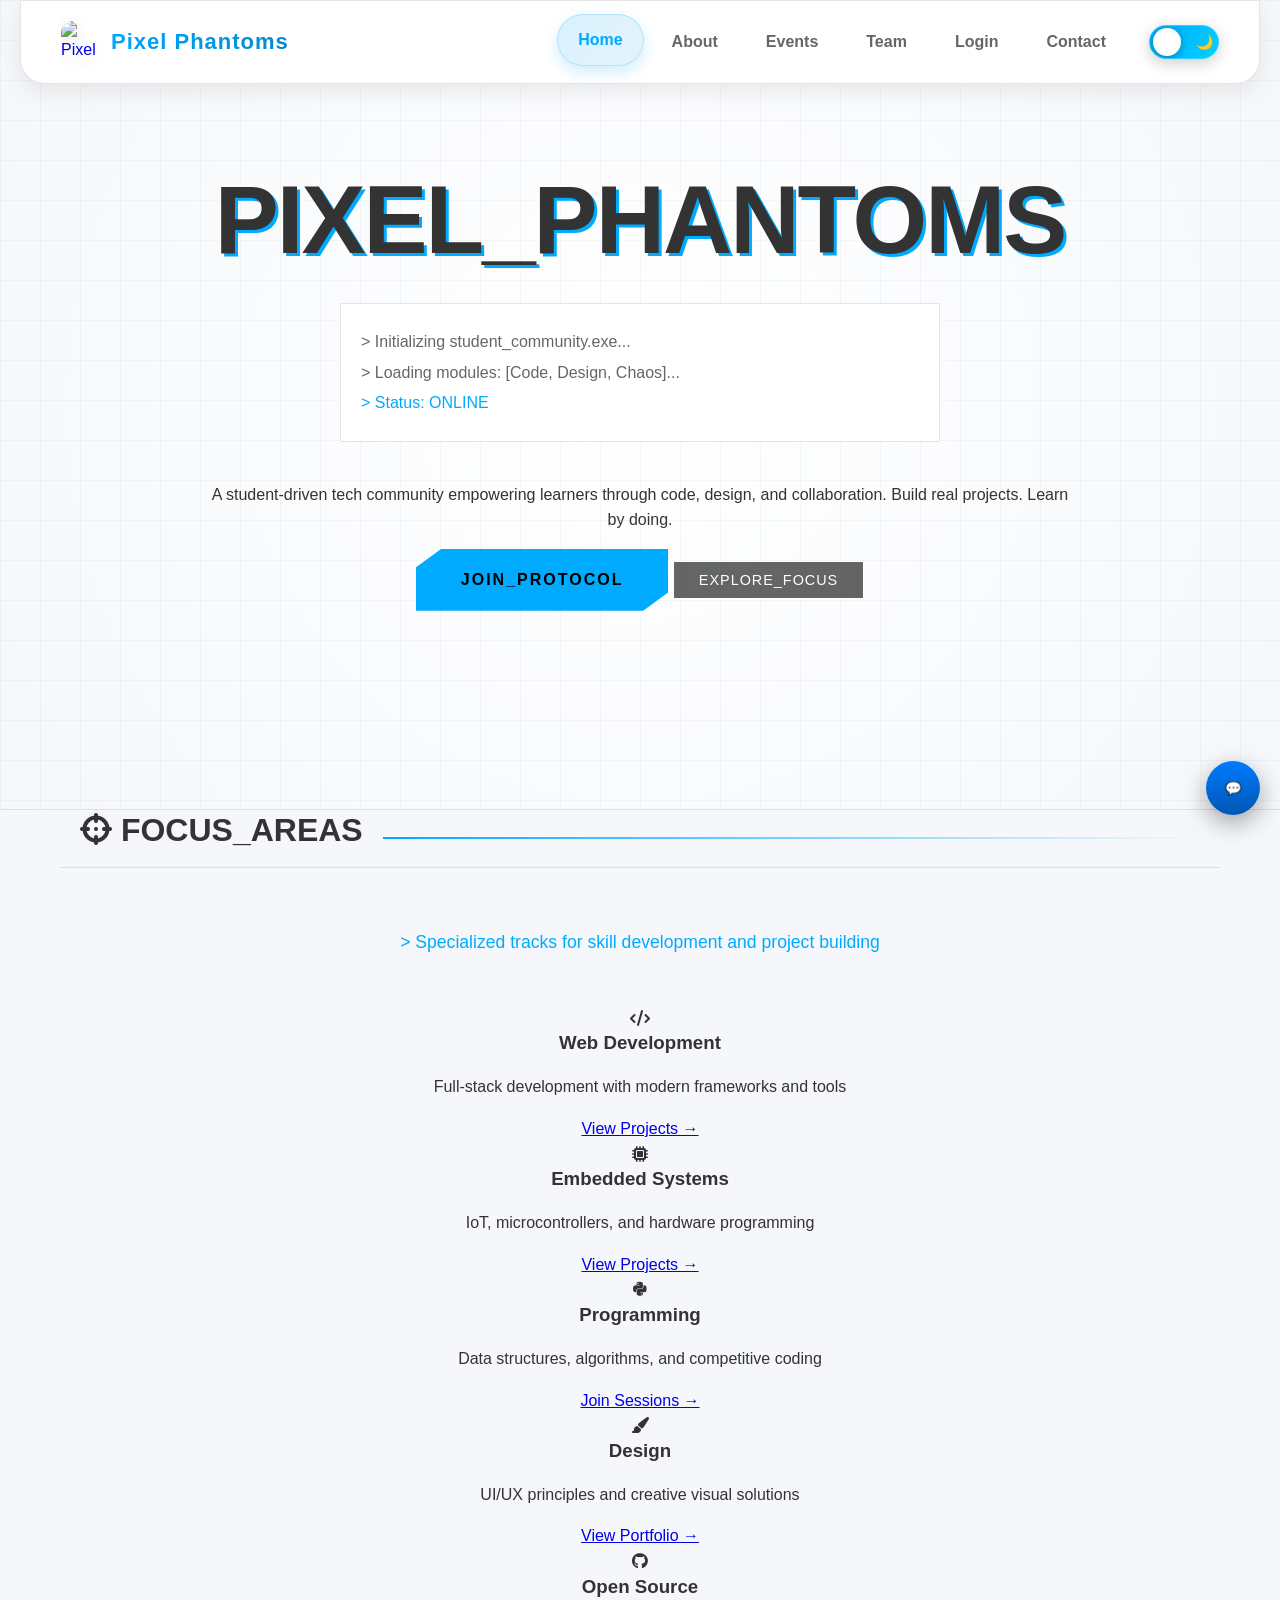
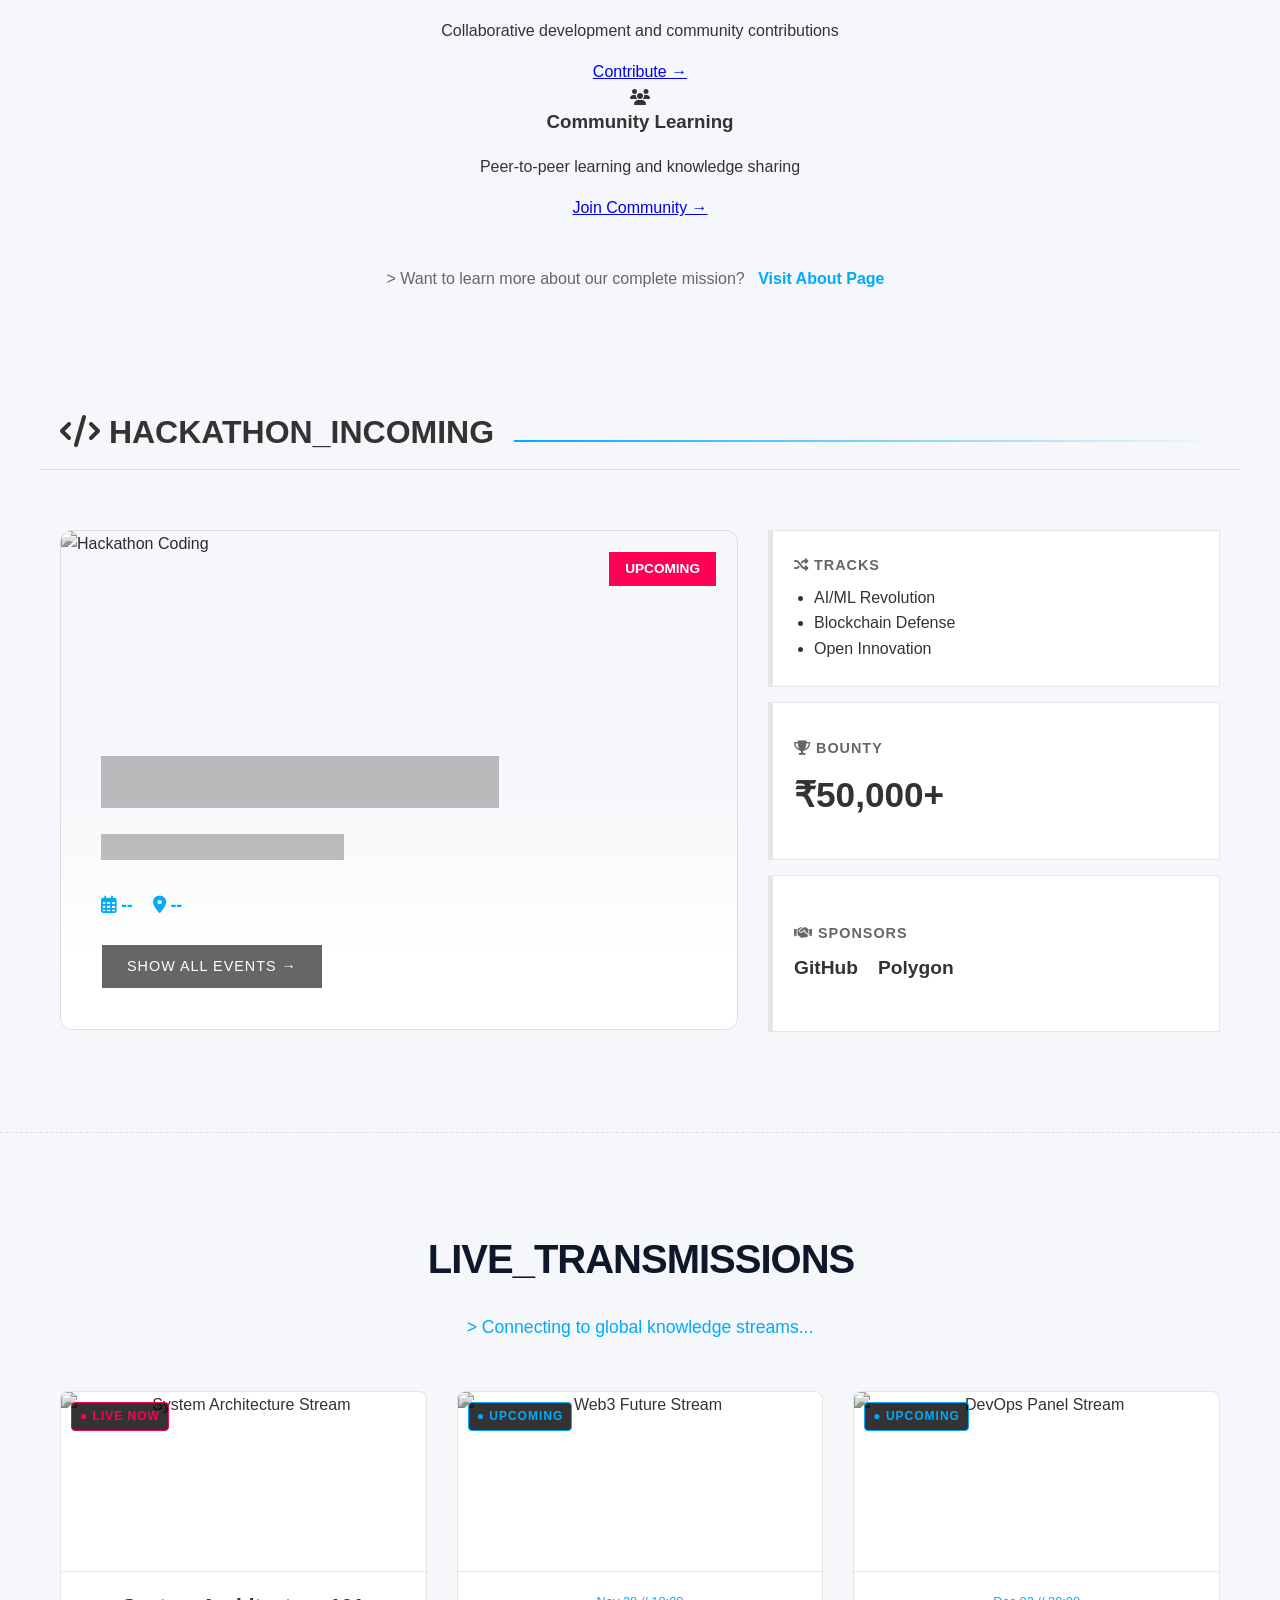
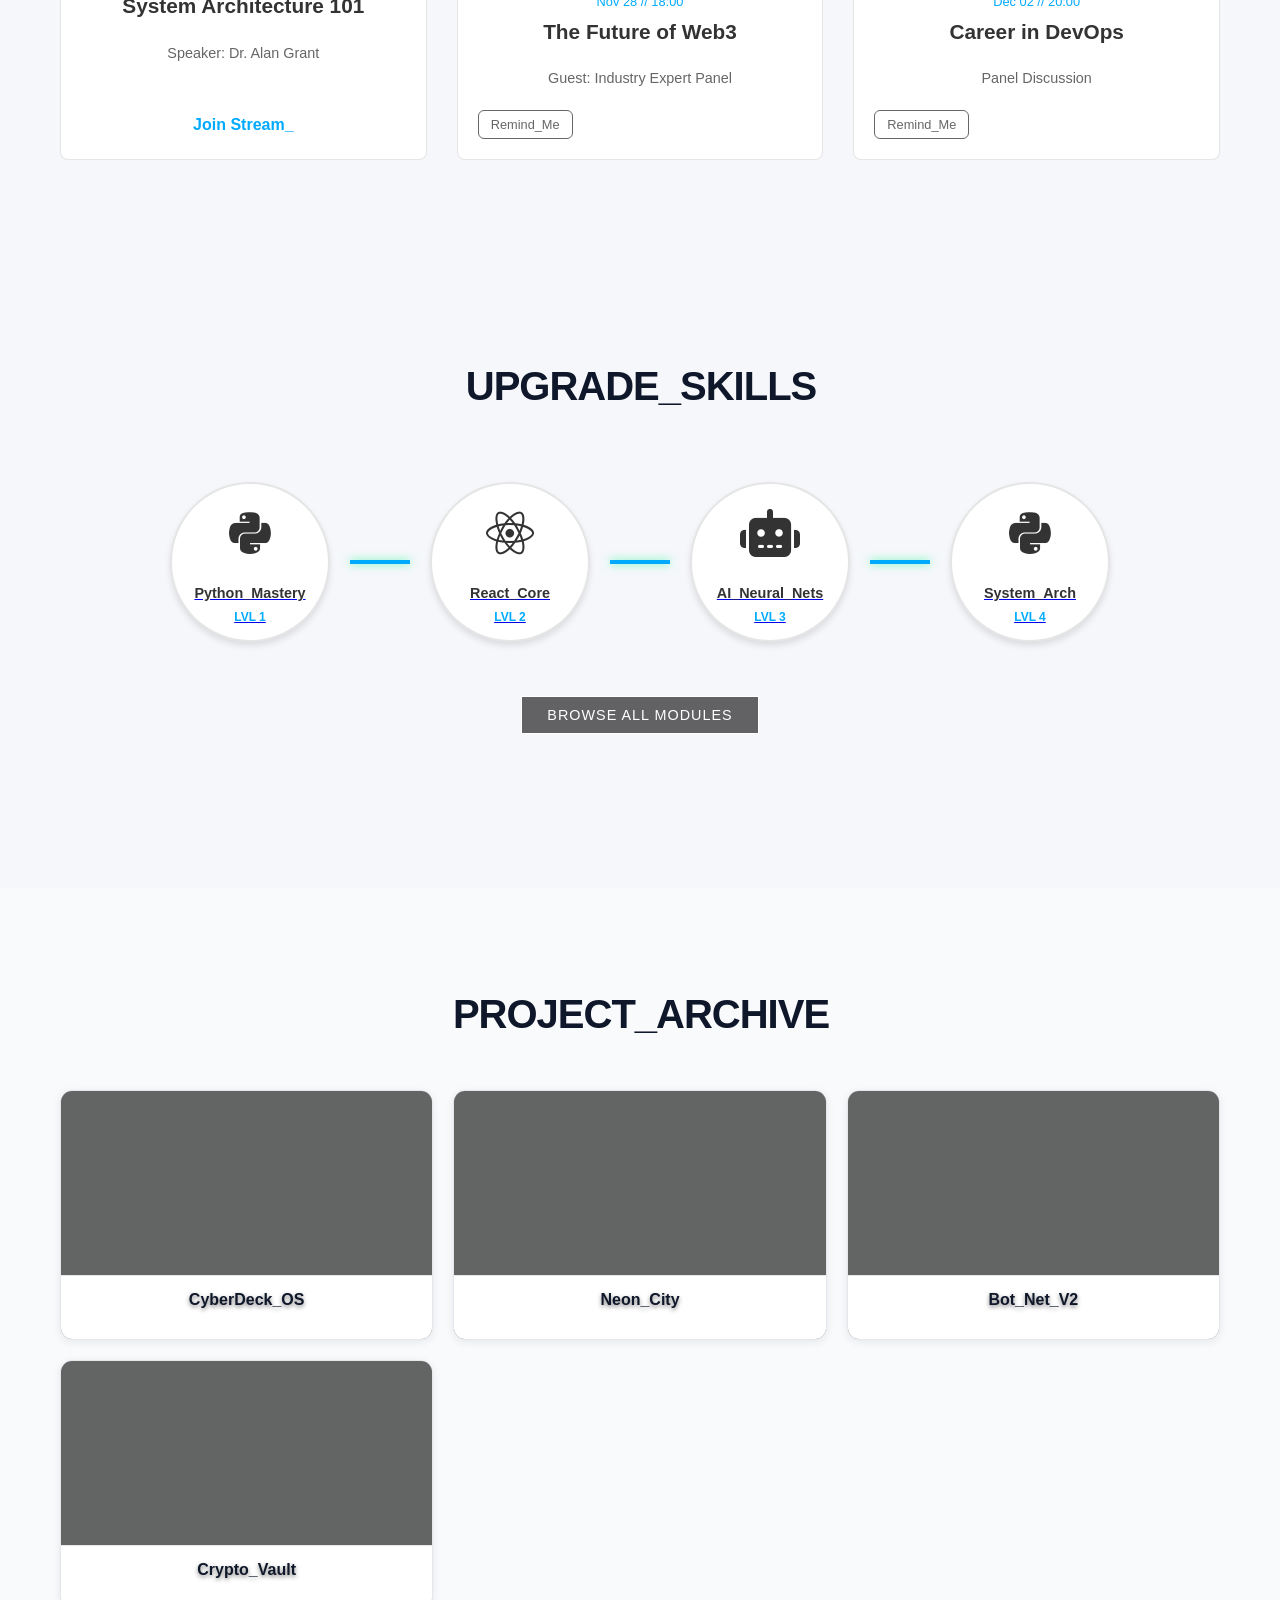
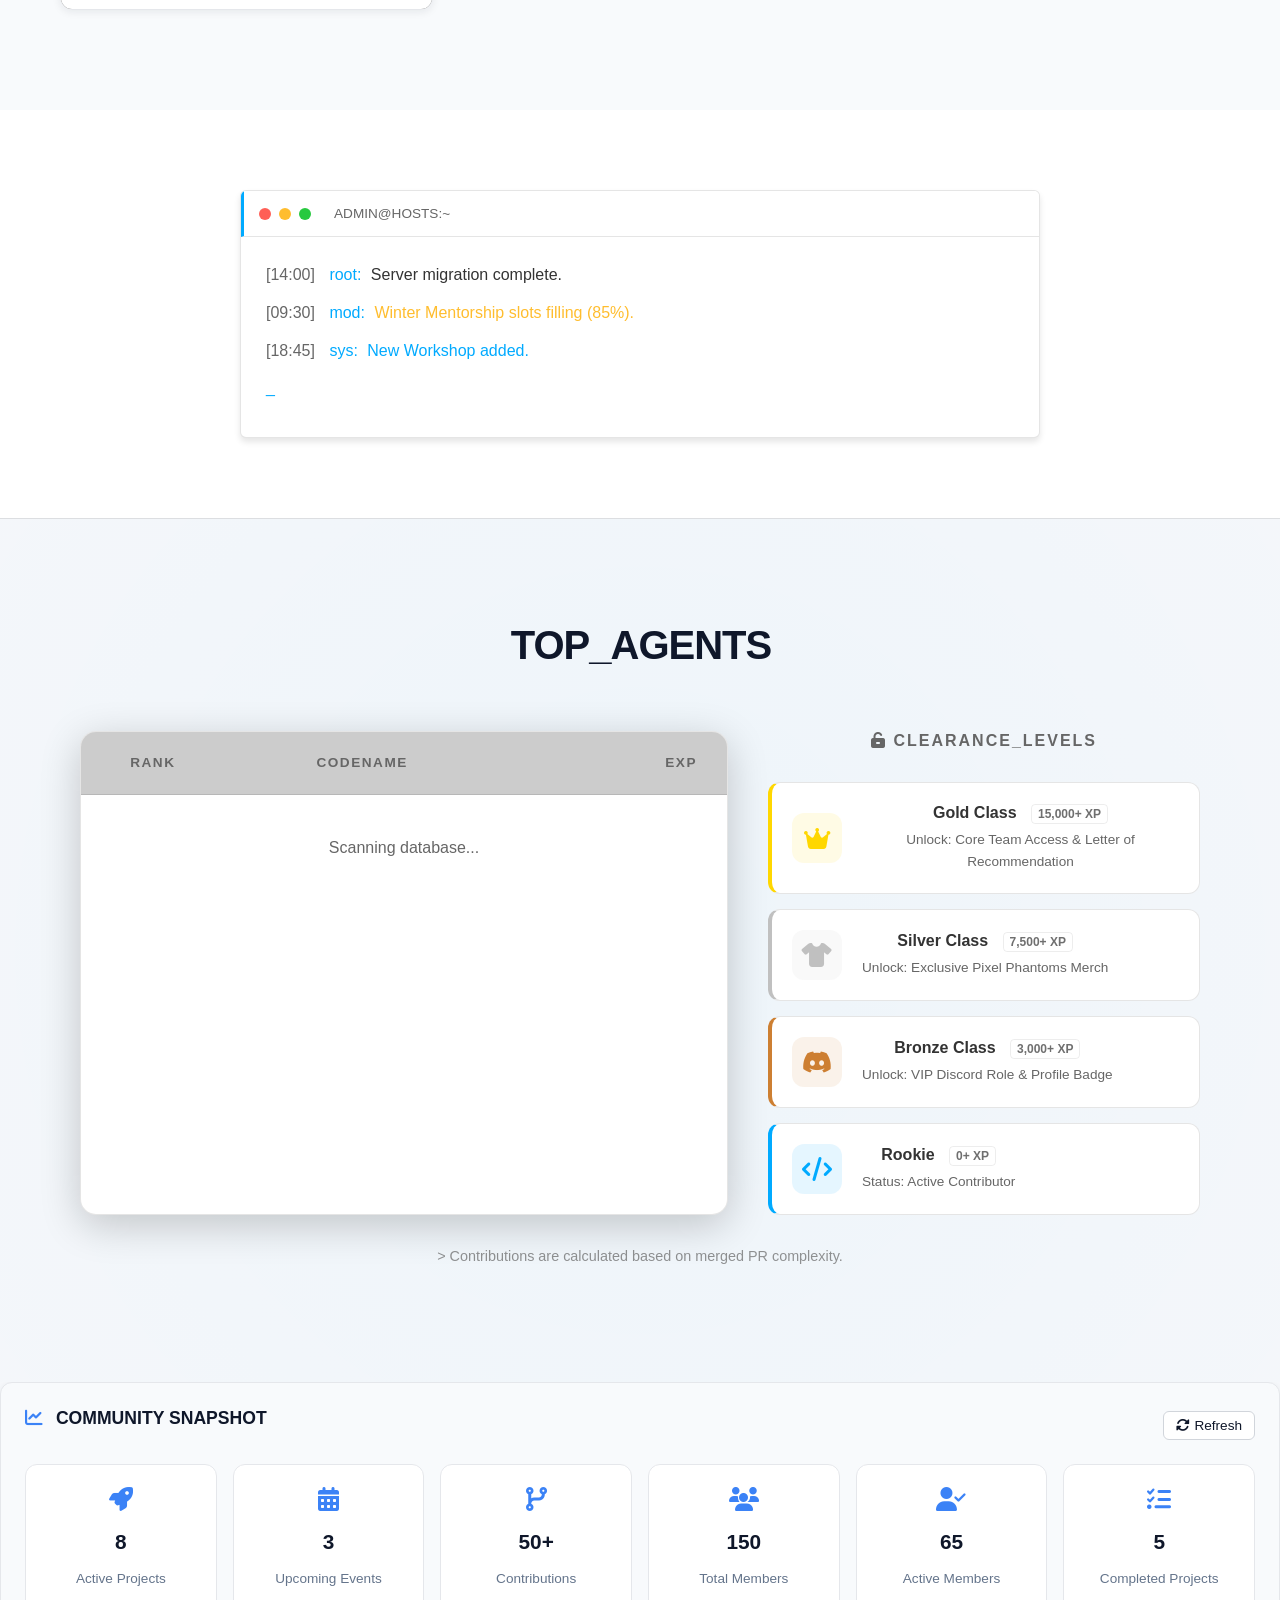
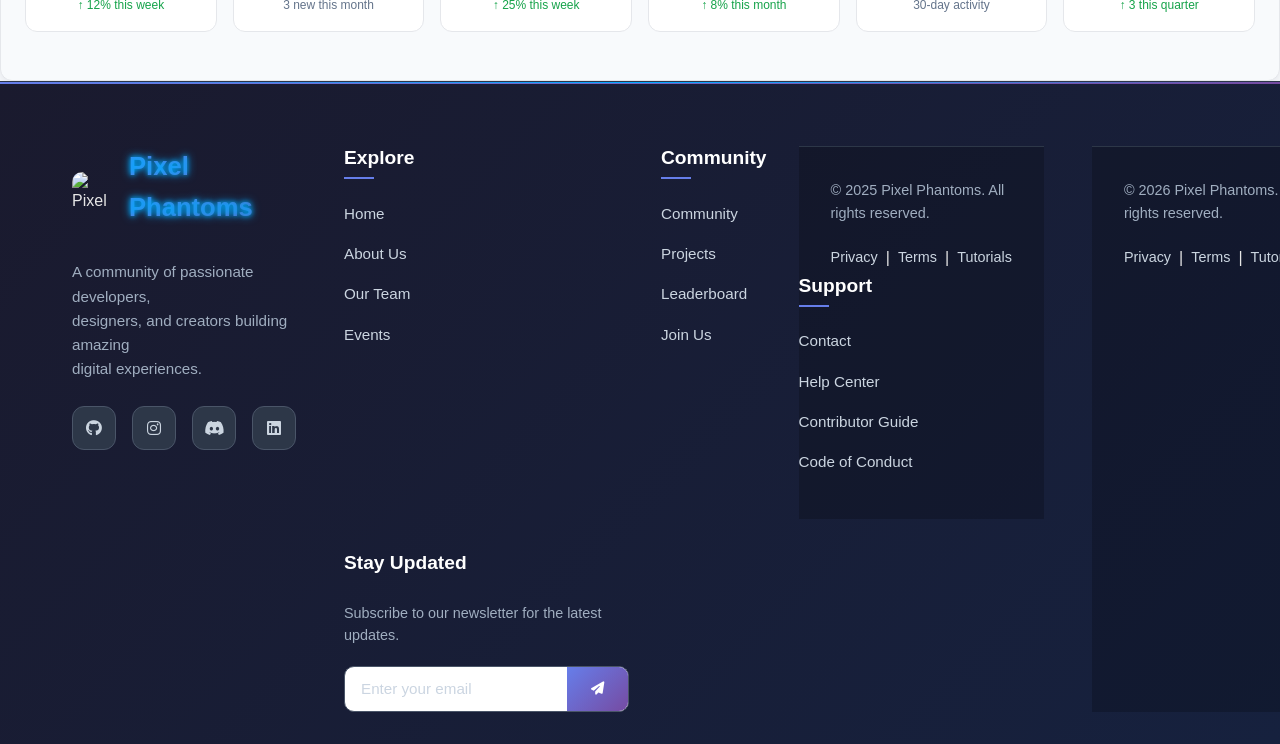
==== commit b1fb20fb: "Merge branch 'main' into feature/creative-ui-refactor-406" ====
--- a/index.html
+++ b/index.html
@@ -1,5 +1,54 @@
 <!doctype html>
 <html lang="en">
+  <head>
+    <meta charset="UTF-8" />
+    <meta name="viewport" content="width=device-width, initial-scale=1.0" />
+    <title>Pixel Phantoms | The Future of Tech</title>
+    <link rel="icon" href="assets/logo.png" />
+
+    <!-- scroll-buttons.css logic moved to back-to-top.css and share-button.css -->
+    <!-- <link rel="stylesheet" href="css/scroll-buttons.css" /> -->
+    <link rel="stylesheet" href="css/style.min.css" />
+    <link rel="stylesheet" href="css/style.css" />
+    <link rel="stylesheet" href="css/back-to-top.css" />
+    <link rel="stylesheet" href="css/share-button.css" />
+    <link rel="stylesheet" href="css/home-gsap.min.css" />
+    <link rel="stylesheet" href="css/cursor-effect.css" />
+    <link rel="stylesheet" href="css/scroll-buttons.css" />
+    <link rel="stylesheet" href="css/stats-widget.css" />
+    <link
+      href="https://fonts.googleapis.com/css2?family=JetBrains+Mono:wght@400;700;800&display=swap"
+      rel="stylesheet"
+    />
+    <link
+      rel="stylesheet"
+      href="https://cdnjs.cloudflare.com/ajax/libs/font-awesome/6.4.0/css/all.min.css"
+    />
+
+    <meta property="og:title" content="Pixel Phantoms" />
+    <meta
+      property="og:description"
+      content="A student-driven tech community empowering learners through code, design, and collaboration. Build real projects. Learn by doing."
+    />
+    <meta property="og:url" content="https://sayeeg-11.github.io/Pixel_Phantoms" />
+    <meta
+      property="og:image"
+      content="https://sayeeg-11.github.io/Pixel_Phantoms/public/preview-image.png"
+    />
+    <meta property="og:image:alt" content="Pixel Phantoms" />
+    <meta property="og:type" content="website" />
+
+    <meta name="twitter:card" content="summary_large_image" />
+    <meta
+      name="twitter:image"
+      content="https://sayeeg-11.github.io/Pixel_Phantoms/public/preview-image.png"
+    />
+  </head>
+
+  <body class="hacker-theme">
+    <div id="scroll-progress-container">
+      <div id="scroll-progress-bar"></div>
+    </div>
 
     <!-- SKIP TO CONTENT LINK (ACCESSIBILITY) -->
     <a href="#main-content" class="skip-to-content" id="skip-link">
@@ -13,796 +62,763 @@
       <section class="hero-section" id="hero">
         <div class="grid-overlay" aria-hidden="true"></div>
         <div class="hero-content">
-         <h1 class="hero-glitch" data-text="PIXEL_PHANTOMS">
-           <span id="typewriter-text" aria-hidden="true"></span>
-           <span class="sr-only">PIXEL_PHANTOMS</span>
-         </h1>
+          <h1 class="hero-glitch" data-text="PIXEL_PHANTOMS">
+            <span aria-hidden="true">PIXEL_PHANTOMS</span>
+            <span class="sr-only">Pixel Phantoms</span>
+          </h1>
           <div class="terminal-box" role="status" aria-live="polite">
             <p class="console-text">> Initializing student_community.exe...</p>
             <p class="console-text">> Loading modules: [Code, Design, Chaos]...</p>
             <p class="console-text success">> Status: ONLINE</p>
           </div>
-<head>
-  <meta charset="UTF-8" />
-  <meta name="viewport" content="width=device-width, initial-scale=1.0" />
-  <title>Pixel Phantoms | The Future of Tech</title>
-  <link rel="icon" href="assets/logo.png" />
-
-<!-- scroll-buttons.css logic moved to back-to-top.css and share-button.css -->
-<!-- <link rel="stylesheet" href="css/scroll-buttons.css" /> -->
-  <link rel="stylesheet" href="css/style.min.css" />
-  <link rel="stylesheet" href="css/style.css" />
-  <link rel="stylesheet" href="css/back-to-top.css" />
-  <link rel="stylesheet" href="css/share-button.css" />
-  <link rel="stylesheet" href="css/home-gsap.min.css" />
-  <link rel="stylesheet" href="css/cursor-effect.css" />
-  <link rel="stylesheet" href="css/scroll-buttons.css" />
-  <link rel="stylesheet" href="css/stats-widget.css" />
-  <link href="https://fonts.googleapis.com/css2?family=JetBrains+Mono:wght@400;700;800&display=swap" rel="stylesheet" />
-  <link rel="stylesheet" href="https://cdnjs.cloudflare.com/ajax/libs/font-awesome/6.4.0/css/all.min.css" />
-</head>
-
-<body class="hacker-theme">
-  <div id="scroll-progress-container">
-    <div id="scroll-progress-bar"></div>
-  </div>
-
-  <!-- SKIP TO CONTENT LINK (ACCESSIBILITY) -->
-  <a href="#main-content" class="skip-to-content" id="skip-link">
-    <i class="fas fa-forward" aria-hidden="true"></i> Skip to Main Content
-  </a>
-
-  <div id="cursor-highlight"></div>
-  <div id="navbar-placeholder"></div>
-
-  <main id="main-content" tabindex="-1">
-    <section class="hero-section" id="hero">
-      <div class="grid-overlay" aria-hidden="true"></div>
-      <div class="hero-content">
-        <h1 class="hero-glitch" data-text="PIXEL_PHANTOMS">
-          <span aria-hidden="true">PIXEL_PHANTOMS</span>
-          <span class="sr-only">Pixel Phantoms</span>
-        </h1>
-        <div class="terminal-box" role="status" aria-live="polite">
-          <p class="console-text">> Initializing student_community.exe...</p>
-          <p class="console-text">> Loading modules: [Code, Design, Chaos]...</p>
-          <p class="console-text success">> Status: ONLINE</p>
-        </div>
-
-        <div class="hero-description">
-          <p class="cyber-text">
-            A student-driven tech community empowering learners through code, design, and
-            collaboration.
-            <span class="neon-highlight">Build real projects. Learn by doing.</span>
-          </p>
-        </div>
-
-        <div class="hero-cta-group">
-          <a href="pages/join-us.html" class="btn-cyber">
-            <span class="btn-content">JOIN_PROTOCOL</span>
-            <span class="btn-glitch" aria-hidden="true"></span>
-            <span class="sr-only">Join Pixel Phantoms Community</span>
-          </a>
-          <a href="#focus-areas" class="btn-hollow">
-            <span class="btn-content">EXPLORE_FOCUS</span>
-          </a>
-        </div>
-      </div>
-    </section>
-
-    <section class="focus-areas" id="focus-areas" aria-labelledby="focus-heading">
-      <div class="container">
+
+          <div class="hero-description">
+            <p class="cyber-text">
+              A student-driven tech community empowering learners through code, design, and
+              collaboration.
+              <span class="neon-highlight">Build real projects. Learn by doing.</span>
+            </p>
+          </div>
+
+          <div class="hero-cta-group">
+            <a href="pages/join-us.html" class="btn-cyber">
+              <span class="btn-content">JOIN_PROTOCOL</span>
+              <span class="btn-glitch" aria-hidden="true"></span>
+              <span class="sr-only">Join Pixel Phantoms Community</span>
+            </a>
+            <a href="#focus-areas" class="btn-hollow">
+              <span class="btn-content">EXPLORE_FOCUS</span>
+            </a>
+          </div>
+        </div>
+      </section>
+
+      <section class="focus-areas" id="focus-areas" aria-labelledby="focus-heading">
+        <div class="container">
+          <div class="section-header-terminal">
+            <h2 id="focus-heading">
+              <i class="fas fa-crosshairs" aria-hidden="true"></i> FOCUS_AREAS
+            </h2>
+            <div class="line-scanner" aria-hidden="true"></div>
+          </div>
+
+          <p class="section-sub">> Specialized tracks for skill development and project building</p>
+
+          <div class="focus-grid">
+            <div class="focus-card">
+              <div class="focus-icon">
+                <i class="fas fa-code" aria-hidden="true"></i>
+              </div>
+              <h3>Web Development</h3>
+              <p>Full-stack development with modern frameworks and tools</p>
+              <a href="pages/projects.html" class="focus-link">View Projects →</a>
+            </div>
+
+            <div class="focus-card">
+              <div class="focus-icon">
+                <i class="fas fa-microchip" aria-hidden="true"></i>
+              </div>
+              <h3>Embedded Systems</h3>
+              <p>IoT, microcontrollers, and hardware programming</p>
+              <a href="pages/projects.html" class="focus-link">View Projects →</a>
+            </div>
+
+            <div class="focus-card">
+              <div class="focus-icon">
+                <i class="fab fa-python" aria-hidden="true"></i>
+              </div>
+              <h3>Programming</h3>
+              <p>Data structures, algorithms, and competitive coding</p>
+              <a href="pages/events.html" class="focus-link">Join Sessions →</a>
+            </div>
+
+            <div class="focus-card">
+              <div class="focus-icon">
+                <i class="fas fa-paint-brush" aria-hidden="true"></i>
+              </div>
+              <h3>Design</h3>
+              <p>UI/UX principles and creative visual solutions</p>
+              <a href="pages/projects.html" class="focus-link">View Portfolio →</a>
+            </div>
+
+            <div class="focus-card">
+              <div class="focus-icon">
+                <i class="fab fa-github" aria-hidden="true"></i>
+              </div>
+              <h3>Open Source</h3>
+              <p>Collaborative development and community contributions</p>
+              <a
+                href="https://github.com/sayeeg-11/Pixel_Phantoms"
+                target="_blank"
+                class="focus-link"
+                >Contribute →</a
+              >
+            </div>
+
+            <div class="focus-card">
+              <div class="focus-icon">
+                <i class="fas fa-users" aria-hidden="true"></i>
+              </div>
+              <h3>Community Learning</h3>
+              <p>Peer-to-peer learning and knowledge sharing</p>
+              <a href="pages/join-us.html" class="focus-link">Join Community →</a>
+            </div>
+          </div>
+
+          <div class="focus-footer">
+            <p>
+              > Want to learn more about our complete mission?
+              <a href="/about.html" class="cyber-link">Visit About Page</a>
+            </p>
+          </div>
+        </div>
+      </section>
+
+      <section class="hackathon-spotlight" aria-labelledby="hackathon-heading">
         <div class="section-header-terminal">
-          <h2 id="focus-heading">
-            <i class="fas fa-crosshairs" aria-hidden="true"></i> FOCUS_AREAS
+          <h2 id="hackathon-heading">
+            <i class="fas fa-code" aria-hidden="true"></i> HACKATHON_INCOMING
           </h2>
           <div class="line-scanner" aria-hidden="true"></div>
         </div>
-
-        <p class="section-sub">> Specialized tracks for skill development and project building</p>
-
-        <div class="focus-grid">
-          <div class="focus-card">
-            <div class="focus-icon">
-              <i class="fas fa-code" aria-hidden="true"></i>
-            </div>
-            <h3>Web Development</h3>
-            <p>Full-stack development with modern frameworks and tools</p>
-            <a href="pages/projects.html" class="focus-link">View Projects →</a>
-          </div>
-
-          <div class="focus-card">
-            <div class="focus-icon">
-              <i class="fas fa-microchip" aria-hidden="true"></i>
-            </div>
-            <h3>Embedded Systems</h3>
-            <p>IoT, microcontrollers, and hardware programming</p>
-            <a href="pages/projects.html" class="focus-link">View Projects →</a>
-          </div>
-
-          <div class="focus-card">
-            <div class="focus-icon">
-              <i class="fab fa-python" aria-hidden="true"></i>
-            </div>
-            <h3>Programming</h3>
-            <p>Data structures, algorithms, and competitive coding</p>
-            <a href="pages/events.html" class="focus-link">Join Sessions →</a>
-          </div>
-
-          <div class="focus-card">
-            <div class="focus-icon">
-              <i class="fas fa-paint-brush" aria-hidden="true"></i>
-            </div>
-            <h3>Design</h3>
-            <p>UI/UX principles and creative visual solutions</p>
-            <a href="pages/projects.html" class="focus-link">View Portfolio →</a>
-          </div>
-
-          <div class="focus-card">
-            <div class="focus-icon">
-              <i class="fab fa-github" aria-hidden="true"></i>
-            </div>
-            <h3>Open Source</h3>
-            <p>Collaborative development and community contributions</p>
-            <a href="https://github.com/sayeeg-11/Pixel_Phantoms" target="_blank" class="focus-link">Contribute →</a>
-          </div>
-
-          <div class="focus-card">
-            <div class="focus-icon">
-              <i class="fas fa-users" aria-hidden="true"></i>
-            </div>
-            <h3>Community Learning</h3>
-            <p>Peer-to-peer learning and knowledge sharing</p>
-            <a href="pages/join-us.html" class="focus-link">Join Community →</a>
-          </div>
-        </div>
-
-        <div class="focus-footer">
-          <p>> Want to learn more about our complete mission?
-            <a href="pages/about.html" class="cyber-link">Visit About Page</a>
-          </p>
-        </div>
-      </div>
-    </section>
-
-    <section class="hackathon-spotlight" aria-labelledby="hackathon-heading">
-      <div class="section-header-terminal">
-        <h2 id="hackathon-heading">
-          <i class="fas fa-code" aria-hidden="true"></i> HACKATHON_INCOMING
-        </h2>
-        <div class="line-scanner" aria-hidden="true"></div>
-      </div>
-      <div class="hackathon-layout">
-        <div class="hack-main-card" data-tilt>
-          <div class="hack-badge blink" id="home-event-status">UPCOMING</div>
-          <img src="https://picsum.photos/seed/hackathon_hero/800/600" alt="Hackathon Coding" class="hack-bg-img"
-            loading="lazy" />
-          <div class="hack-overlay">
-            <h3 id="home-event-title">Loading Event...</h3>
-            <p id="home-event-desc">Fetching latest event details.</p>
-            <div class="hack-meta">
-              <span id="home-event-date"> <i class="far fa-calendar-alt"></i> -- </span>
-              <span id="home-event-location"> <i class="fas fa-map-marker-alt"></i> -- </span>
-            </div>
-            <a href="events.html" class="btn-hollow">Show All Events →</a>
-          </div>
-        </div>
-        <div class="hack-details-grid">
-          <div class="detail-box track-box">
-            <h4><i class="fas fa-random" aria-hidden="true"></i> Tracks</h4>
-            <ul>
-              <li>AI/ML Revolution</li>
-              <li>Blockchain Defense</li>
-              <li>Open Innovation</li>
-            </ul>
-          </div>
-          <div class="detail-box prize-box">
-            <h4><i class="fas fa-trophy" aria-hidden="true"></i> Bounty</h4>
-            <p class="prize-pool">₹50,000+</p>
-          </div>
-          <div class="detail-box sponsors-box">
-            <h4><i class="fas fa-handshake" aria-hidden="true"></i> Sponsors</h4>
-            <div class="sponsor-logos"><span>GitHub</span> <span>Polygon</span></div>
-          </div>
-        </div>
-      </div>
-    </section>
-
-    <section class="cyber-seminars" aria-labelledby="seminars-heading">
-      <div class="container">
-        <h2 class="section-header-glitch" data-text="LIVE_TRANSMISSIONS" id="seminars-heading">
-          <span aria-hidden="true">LIVE_TRANSMISSIONS</span>
-          <span class="sr-only">Live Transmissions</span>
-        </h2>
-        <p class="section-sub">> Connecting to global knowledge streams...</p>
-
-        <div class="seminar-grid">
-          <div class="seminar-card reveal-card">
-            <div class="sem-status live">● LIVE NOW</div>
+        <div class="hackathon-layout">
+          <div class="hack-main-card" data-tilt>
+            <div class="hack-badge blink" id="home-event-status">UPCOMING</div>
             <img
-              src="https://picsum.photos/seed/tech_talk/400/250"
-              alt="System Architecture Stream"
-              class="sem-img"
+              src="https://picsum.photos/seed/hackathon_hero/800/600"
+              alt="Hackathon Coding"
+              class="hack-bg-img"
               loading="lazy"
             />
-            <div class="sem-info">
-              <h3>System Architecture 101</h3>
-              <p>Speaker: Dr. Alan Grant</p>
-              <a href="https://discord.com/" target="_blank" rel="noopener" class="link-terminal">
-                Join Stream<span aria-hidden="true">_</span>
-              </a>
-            </div>
-          </div>
-
-          <div class="seminar-card reveal-card">
-            <div class="sem-status upcoming">● UPCOMING</div>
-            <img
-              src="https://picsum.photos/seed/web3_future/400/250"
-              alt="Web3 Future Stream"
-              class="sem-img"
-              loading="lazy"
-            />
-            <div class="sem-info">
-              <div class="sem-date">Nov 28 // 18:00</div>
-              <h3>The Future of Web3</h3>
-              <p>Guest: Industry Expert Panel</p>
-              <button class="btn-sm">Remind_Me</button>
-            </div>
-          </div>
-
-          <div class="seminar-card reveal-card">
-            <div class="sem-status upcoming">● UPCOMING</div>
-            <img
-              src="https://picsum.photos/seed/devops_career/400/250"
-              alt="DevOps Panel Stream"
-              class="sem-img"
-              loading="lazy"
-            />
-            <div class="sem-info">
-              <div class="sem-date">Dec 02 // 20:00</div>
-              <h3>Career in DevOps</h3>
-              <p>Panel Discussion</p>
-              <button class="btn-sm">Remind_Me</button>
-            </div>
-          </div>
-        </div>
-      </div>
-    </section>
-
-    <section class="skill-tree-section" aria-labelledby="skills-heading" id="modules">
-      <div class="container">
-        <h2 class="section-header-glitch" data-text="UPGRADE_SKILLS" id="skills-heading">
-          <span aria-hidden="true">UPGRADE_SKILLS</span>
-          <span class="sr-only">Upgrade Skills</span>
-        </h2>
-
-        <div class="skill-path-wrapper">
-          <a href="pages/python-road.html" class="skill-node reveal-node">
-            <div class="node-icon">
-              <i class="fab fa-python" aria-hidden="true"></i>
-            </div>
-            <h4>Python_Mastery</h4>
-            <span class="node-level">Lvl 1</span>
-          </a>
-
-          <div class="connector reveal-node" aria-hidden="true"></div>
-
-          <a href="pages/react-road.html" class="skill-node reveal-node">
-            <div class="node-icon">
-              <i class="fab fa-react" aria-hidden="true"></i>
-            </div>
-            <h4>React_Core</h4>
-            <span class="node-level">Lvl 2</span>
-          </a>
-
-          <div class="connector reveal-node" aria-hidden="true"></div>
-
-          <a href="pages/ai-roadmap.html" class="skill-node reveal-node">
-            <div class="node-icon">
-              <i class="fas fa-robot" aria-hidden="true"></i>
-            </div>
-            <h4>AI_Neural_Nets</h4>
-            <span class="node-level">Lvl 3</span>
-          </a>
-
-          <div class="connector reveal-node" aria-hidden="true"></div>
-
-          <a href="pages/system-design-road.html" class="skill-node reveal-node">
-            <div class="node-icon">
-              <i class="fab fa-python" aria-hidden="true"></i>
-            </div>
-            <h4>System_Arch</h4>
-            <span class="node-level">Lvl 4</span>
-          </a>
-          <div class="center-btn">
-            <a href="events.html" class="btn-hollow">Browse All Modules</a>
-          </div>
-        </div>
-      </div>
-    </section>
-
-    <section class="project-mainframe" aria-labelledby="projects-heading">
-      <div class="container">
-        <h2 class="section-header-glitch" data-text="PROJECT_ARCHIVE" id="projects-heading">
-          <span aria-hidden="true">PROJECT_ARCHIVE</span>
-          <span class="sr-only">Project Archive</span>
-        </h2>
-        <div class="project-matrix">
-          <article class="proj-card" style="background-image: url('https://picsum.photos/seed/p1/400/300')">
-            <div class="proj-content">
-              <h3>CyberDeck_OS</h3>
-              <p>A custom Linux distro for hackers.</p>
-            </div>
-          </article>
-          <article class="proj-card" style="background-image: url('https://picsum.photos/seed/p2/400/300')">
-            <div class="proj-content">
-              <h3>Neon_City</h3>
-              <p>WebGL interactive experience.</p>
-            </div>
-          </article>
-          <article class="proj-card" style="background-image: url('https://picsum.photos/seed/p3/400/300')">
-            <div class="proj-content">
-              <h3>Bot_Net_V2</h3>
-              <p>Discord automation bot.</p>
-            </div>
-          </article>
-          <article class="proj-card" style="background-image: url('https://picsum.photos/seed/p4/400/300')">
-            <div class="proj-content">
-              <h3>Crypto_Vault</h3>
-              <p>Secure decentralized storage.</p>
-            </div>
-          </article>
-        </div>
-      </div>
-    </section>
-
-    <section class="terminal-updates" aria-label="Community Updates">
-      <div class="terminal-window">
-        <div class="terminal-header">
-          <span class="dot red" aria-hidden="true"></span>
-          <span class="dot yellow" aria-hidden="true"></span>
-          <span class="dot green" aria-hidden="true"></span>
-          <span class="title">admin@hosts:~</span>
-        </div>
-        <div class="terminal-body">
-          <div class="log-entry">
-            <span class="timestamp">[14:00]</span>
-            <span class="user">root:</span>
-            <span class="msg">Server migration complete.</span>
-          </div>
-          <div class="log-entry">
-            <span class="timestamp">[09:30]</span>
-            <span class="user">mod:</span>
-            <span class="msg warning">Winter Mentorship slots filling (85%).</span>
-          </div>
-          <div class="log-entry">
-            <span class="timestamp">[18:45]</span>
-            <span class="user">sys:</span>
-            <span class="msg highlight">New Workshop added.</span>
-          </div>
-          <div class="typing-indicator" aria-hidden="true">_</div>
-        </div>
-      </div>
-    </section>
-
-    <section class="leaderboard-preview" aria-labelledby="leaderboard-heading" id="leaderboard">
-      <div class="container">
-        <h2 class="section-header-glitch" data-text="TOP_AGENTS" id="leaderboard-heading">
-          <span aria-hidden="true">TOP_AGENTS</span>
-          <span class="sr-only">Top Contributors Leaderboard</span>
-        </h2>
-
-        <div class="lb-layout">
-          <div class="lb-main">
-            <div class="lb-header">
-              <span>RANK</span>
-              <span>CODENAME</span>
-              <span class="text-right">EXP</span>
-            </div>
-            <div class="lb-rows-container" id="lb-rows">
-              <div class="lb-loader">Scanning database...</div>
-            </div>
-          </div>
-
-          <aside class="league-system" aria-label="Clearance Levels">
-            <h3 class="sys-header">
-              <i class="fas fa-unlock-alt" aria-hidden="true"></i>
-              CLEARANCE_LEVELS
-            </h3>
-
-            <div class="league-card gold">
-              <div class="league-icon">
-                <i class="fas fa-crown" aria-hidden="true"></i>
-              </div>
-              <div class="league-info">
-                <h4>Gold Class <span class="xp-req">15,000+ XP</span></h4>
-                <p>Unlock: Core Team Access & Letter of Recommendation</p>
-              </div>
-            </div>
-
-            <div class="league-card silver">
-              <div class="league-icon">
-                <i class="fas fa-tshirt" aria-hidden="true"></i>
-              </div>
-              <div class="league-info">
-                <h4>Silver Class <span class="xp-req">7,500+ XP</span></h4>
-                <p>Unlock: Exclusive Pixel Phantoms Merch</p>
-              </div>
-            </div>
-
-            <div class="league-card bronze">
-              <div class="league-icon">
-                <i class="fab fa-discord" aria-hidden="true"></i>
-              </div>
-              <div class="league-info">
-                <h4>Bronze Class <span class="xp-req">3,000+ XP</span></h4>
-                <p>Unlock: VIP Discord Role & Profile Badge</p>
-              </div>
-            </div>
-
-            <div class="league-card rookie">
-              <div class="league-icon">
-                <i class="fas fa-code" aria-hidden="true"></i>
-              </div>
-              <div class="league-info">
-                <h4>Rookie <span class="xp-req">0+ XP</span></h4>
-                <p>Status: Active Contributor</p>
-              </div>
-            </div>
-          </aside>
-        </div>
-
-        <p class="lb-footer">> Contributions are calculated based on merged PR complexity.</p>
-      </div>
-    </section>
-
-    <!-- QUICK STATS WIDGET FOR HOME PAGE -->
-    <section class="quick-stats-widget" id="home-quick-stats">
-      <div class="widget-header">
-        <h2 class="widget-title"><i class="fas fa-chart-line"></i> COMMUNITY SNAPSHOT</h2>
-        <button class="widget-refresh" onclick="refreshHomeStats()">
-          <i class="fas fa-sync-alt"></i> Refresh
-        </button>
-      </div>
-
-      <div class="stats-grid">
-        <div class="stat-card" id="active-projects-card" onclick="window.location.href = 'pages/projects.html'">
-          <div class="stat-icon">
-            <i class="fas fa-rocket"></i>
-          </div>
-          <h3 class="stat-value" id="home-active-projects">8</h3>
-          <p class="stat-label">Active Projects</p>
-          <div class="stat-trend">
-            <span class="trend-up">↑ 12% this week</span>
-          </div>
-        </div>
-
-        <div class="stat-card" id="upcoming-events-card" onclick="window.location.href = 'pages/events.html'">
-          <div class="stat-icon">
-            <i class="fas fa-calendar-alt"></i>
-          </div>
-          <h3 class="stat-value" id="home-upcoming-events">3</h3>
-          <p class="stat-label">Upcoming Events</p>
-          <div class="stat-trend">
-            <span class="trend-neutral">3 new this month</span>
-          </div>
-        </div>
-
-        <div
-          class="stat-card"
-          id="recent-contributions-card"
-          onclick="window.open('https://github.com/sayeeg-11/Pixel_Phantoms', '_blank')"
-        >
-          <div class="stat-icon">
-            <i class="fas fa-code-branch"></i>
-          </div>
-          <h3 class="stat-value" id="home-recent-contributions">50+</h3>
-          <p class="stat-label">Contributions</p>
-          <div class="stat-trend">
-            <span class="trend-up">↑ 25% this week</span>
-          </div>
-        </div>
-
-        <div class="stat-card" id="total-members-card" onclick="window.location.href = 'pages/join-us.html'">
-          <div class="stat-icon">
-            <i class="fas fa-users"></i>
-          </div>
-          <h3 class="stat-value" id="home-total-members">150</h3>
-          <p class="stat-label">Total Members</p>
-          <div class="stat-trend">
-            <span class="trend-up">↑ 8% this month</span>
-          </div>
-        </div>
-
-        <div class="stat-card" id="active-members-card" onclick="window.location.href = 'pages/projects.html'">
-          <div class="stat-icon">
-            <i class="fas fa-user-check"></i>
-          </div>
-          <h3 class="stat-value" id="home-active-members">65</h3>
-          <p class="stat-label">Active Members</p>
-          <div class="stat-trend">
-            <span class="trend-neutral">30-day activity</span>
-          </div>
-        </div>
-
-        <div class="stat-card" id="completed-projects-card" onclick="window.location.href = 'pages/projects.html'">
-          <div class="stat-icon">
-            <i class="fas fa-tasks"></i>
-          </div>
-          <h3 class="stat-value" id="home-completed-projects">5</h3>
-          <p class="stat-label">Completed Projects</p>
-          <div class="stat-trend">
-            <span class="trend-up">↑ 3 this quarter</span>
-          </div>
-        </div>
-      </div>
-    </section>
-
-    <nav class="functional-grid" aria-label="Quick Links">
-      <a href="pages/help.html" class="func-card">
-        <div class="func-icon">
-          <i class="fas fa-life-ring" aria-hidden="true"></i>
-        </div>
-        <div class="func-text">
-          <h3>GET_HELP()</h3>
-          <p>Execute support protocols.</p>
-        </div>
-      </a>
-      <a href="pages/terms.html" class="func-card">
-        <div class="func-icon">
-          <i class="fas fa-shield-alt" aria-hidden="true"></i>
-        </div>
-        <div class="func-text">
-          <h3>PRIVACY_POLICY</h3>
-          <p>Read encryption standards.</p>
-        </div>
-      </a>
-      <a href="pages/contributors.html" class="func-card">
-        <div class="func-icon">
-          <i class="fas fa-code-branch" aria-hidden="true"></i>
-        </div>
-        <div class="func-text">
-          <h3>CONTRIBUTORS</h3>
-          <p>View source code.</p>
-        </div>
-      </a>
-    </nav>
-  </main>
-
-  <div id="footer-placeholder"></div>
-
-  <script src="https://cdnjs.cloudflare.com/ajax/libs/gsap/3.12.2/gsap.min.js"></script>
-  <script src="https://cdnjs.cloudflare.com/ajax/libs/gsap/3.12.2/ScrollTrigger.min.js"></script>
-
+            <div class="hack-overlay">
+              <h3 id="home-event-title">Loading Event...</h3>
+              <p id="home-event-desc">Fetching latest event details.</p>
+              <div class="hack-meta">
+                <span id="home-event-date"> <i class="far fa-calendar-alt"></i> -- </span>
+                <span id="home-event-location"> <i class="fas fa-map-marker-alt"></i> -- </span>
+              </div>
+              <a href="events.html" class="btn-hollow">Show All Events →</a>
+            </div>
+          </div>
+          <div class="hack-details-grid">
+            <div class="detail-box track-box">
+              <h4><i class="fas fa-random" aria-hidden="true"></i> Tracks</h4>
+              <ul>
+                <li>AI/ML Revolution</li>
+                <li>Blockchain Defense</li>
+                <li>Open Innovation</li>
+              </ul>
+            </div>
+            <div class="detail-box prize-box">
+              <h4><i class="fas fa-trophy" aria-hidden="true"></i> Bounty</h4>
+              <p class="prize-pool">₹50,000+</p>
+            </div>
+            <div class="detail-box sponsors-box">
+              <h4><i class="fas fa-handshake" aria-hidden="true"></i> Sponsors</h4>
+              <div class="sponsor-logos"><span>GitHub</span> <span>Polygon</span></div>
+            </div>
+          </div>
+        </div>
+      </section>
+
+      <section class="cyber-seminars" aria-labelledby="seminars-heading">
+        <div class="container">
+          <h2 class="section-header-glitch" data-text="LIVE_TRANSMISSIONS" id="seminars-heading">
+            <span aria-hidden="true">LIVE_TRANSMISSIONS</span>
+            <span class="sr-only">Live Transmissions</span>
+          </h2>
+          <p class="section-sub">> Connecting to global knowledge streams...</p>
+
+          <div class="seminar-grid">
+            <div class="seminar-card reveal-card">
+              <div class="sem-status live">● LIVE NOW</div>
+              <img
+                src="https://picsum.photos/seed/tech_talk/400/250"
+                alt="System Architecture Stream"
+                class="sem-img"
+                loading="lazy"
+              />
+              <div class="sem-info">
+                <h3>System Architecture 101</h3>
+                <p>Speaker: Dr. Alan Grant</p>
+                <a href="https://discord.com/" target="_blank" rel="noopener" class="link-terminal">
+                  Join Stream<span aria-hidden="true">_</span>
+                </a>
+              </div>
+            </div>
+
+            <div class="seminar-card reveal-card">
+              <div class="sem-status upcoming">● UPCOMING</div>
+              <img
+                src="https://picsum.photos/seed/web3_future/400/250"
+                alt="Web3 Future Stream"
+                class="sem-img"
+                loading="lazy"
+              />
+              <div class="sem-info">
+                <div class="sem-date">Nov 28 // 18:00</div>
+                <h3>The Future of Web3</h3>
+                <p>Guest: Industry Expert Panel</p>
+                <button class="btn-sm">Remind_Me</button>
+              </div>
+            </div>
+
+            <div class="seminar-card reveal-card">
+              <div class="sem-status upcoming">● UPCOMING</div>
+              <img
+                src="https://picsum.photos/seed/devops_career/400/250"
+                alt="DevOps Panel Stream"
+                class="sem-img"
+                loading="lazy"
+              />
+              <div class="sem-info">
+                <div class="sem-date">Dec 02 // 20:00</div>
+                <h3>Career in DevOps</h3>
+                <p>Panel Discussion</p>
+                <button class="btn-sm">Remind_Me</button>
+              </div>
+            </div>
+          </div>
+        </div>
+      </section>
+
+      <section class="skill-tree-section" aria-labelledby="skills-heading" id="modules">
+        <div class="container">
+          <h2 class="section-header-glitch" data-text="UPGRADE_SKILLS" id="skills-heading">
+            <span aria-hidden="true">UPGRADE_SKILLS</span>
+            <span class="sr-only">Upgrade Skills</span>
+          </h2>
+
+          <div class="skill-path-wrapper">
+            <a href="pages/python-road.html" class="skill-node reveal-node">
+              <div class="node-icon">
+                <i class="fab fa-python" aria-hidden="true"></i>
+              </div>
+              <h4>Python_Mastery</h4>
+              <span class="node-level">Lvl 1</span>
+            </a>
+
+            <div class="connector reveal-node" aria-hidden="true"></div>
+
+            <a href="pages/react-road.html" class="skill-node reveal-node">
+              <div class="node-icon">
+                <i class="fab fa-react" aria-hidden="true"></i>
+              </div>
+              <h4>React_Core</h4>
+              <span class="node-level">Lvl 2</span>
+            </a>
+
+            <div class="connector reveal-node" aria-hidden="true"></div>
+
+            <a href="pages/ai-roadmap.html" class="skill-node reveal-node">
+              <div class="node-icon">
+                <i class="fas fa-robot" aria-hidden="true"></i>
+              </div>
+              <h4>AI_Neural_Nets</h4>
+              <span class="node-level">Lvl 3</span>
+            </a>
+
+            <div class="connector reveal-node" aria-hidden="true"></div>
+
+            <a href="pages/system-design-road.html" class="skill-node reveal-node">
+              <div class="node-icon">
+                <i class="fab fa-python" aria-hidden="true"></i>
+              </div>
+              <h4>System_Arch</h4>
+              <span class="node-level">Lvl 4</span>
+            </a>
+            <div class="center-btn">
+              <a href="events.html" class="btn-hollow">Browse All Modules</a>
+            </div>
+          </div>
+        </div>
+      </section>
+
+      <section class="project-mainframe" aria-labelledby="projects-heading">
+        <div class="container">
+          <h2 class="section-header-glitch" data-text="PROJECT_ARCHIVE" id="projects-heading">
+            <span aria-hidden="true">PROJECT_ARCHIVE</span>
+            <span class="sr-only">Project Archive</span>
+          </h2>
+          <div class="project-matrix">
+            <article
+              class="proj-card"
+              style="background-image: url('https://picsum.photos/seed/p1/400/300')"
+            >
+              <div class="proj-content">
+                <h3>CyberDeck_OS</h3>
+                <p>A custom Linux distro for hackers.</p>
+              </div>
+            </article>
+            <article
+              class="proj-card"
+              style="background-image: url('https://picsum.photos/seed/p2/400/300')"
+            >
+              <div class="proj-content">
+                <h3>Neon_City</h3>
+                <p>WebGL interactive experience.</p>
+              </div>
+            </article>
+            <article
+              class="proj-card"
+              style="background-image: url('https://picsum.photos/seed/p3/400/300')"
+            >
+              <div class="proj-content">
+                <h3>Bot_Net_V2</h3>
+                <p>Discord automation bot.</p>
+              </div>
+            </article>
+            <article
+              class="proj-card"
+              style="background-image: url('https://picsum.photos/seed/p4/400/300')"
+            >
+              <div class="proj-content">
+                <h3>Crypto_Vault</h3>
+                <p>Secure decentralized storage.</p>
+              </div>
+            </article>
+          </div>
+        </div>
+      </section>
+
+      <section class="terminal-updates" aria-label="Community Updates">
+        <div class="terminal-window">
+          <div class="terminal-header">
+            <span class="dot red" aria-hidden="true"></span>
+            <span class="dot yellow" aria-hidden="true"></span>
+            <span class="dot green" aria-hidden="true"></span>
+            <span class="title">admin@hosts:~</span>
+          </div>
+          <div class="terminal-body">
+            <div class="log-entry">
+              <span class="timestamp">[14:00]</span>
+              <span class="user">root:</span>
+              <span class="msg">Server migration complete.</span>
+            </div>
+            <div class="log-entry">
+              <span class="timestamp">[09:30]</span>
+              <span class="user">mod:</span>
+              <span class="msg warning">Winter Mentorship slots filling (85%).</span>
+            </div>
+            <div class="log-entry">
+              <span class="timestamp">[18:45]</span>
+              <span class="user">sys:</span>
+              <span class="msg highlight">New Workshop added.</span>
+            </div>
+            <div class="typing-indicator" aria-hidden="true">_</div>
+          </div>
+        </div>
+      </section>
+
+      <section class="leaderboard-preview" aria-labelledby="leaderboard-heading" id="leaderboard">
+        <div class="container">
+          <h2 class="section-header-glitch" data-text="TOP_AGENTS" id="leaderboard-heading">
+            <span aria-hidden="true">TOP_AGENTS</span>
+            <span class="sr-only">Top Contributors Leaderboard</span>
+          </h2>
+
+          <div class="lb-layout">
+            <div class="lb-main">
+              <div class="lb-header">
+                <span>RANK</span>
+                <span>CODENAME</span>
+                <span class="text-right">EXP</span>
+              </div>
+              <div class="lb-rows-container" id="lb-rows">
+                <div class="lb-loader">Scanning database...</div>
+              </div>
+            </div>
+
+            <aside class="league-system" aria-label="Clearance Levels">
+              <h3 class="sys-header">
+                <i class="fas fa-unlock-alt" aria-hidden="true"></i>
+                CLEARANCE_LEVELS
+              </h3>
+
+              <div class="league-card gold">
+                <div class="league-icon">
+                  <i class="fas fa-crown" aria-hidden="true"></i>
+                </div>
+                <div class="league-info">
+                  <h4>Gold Class <span class="xp-req">15,000+ XP</span></h4>
+                  <p>Unlock: Core Team Access & Letter of Recommendation</p>
+                </div>
+              </div>
+
+              <div class="league-card silver">
+                <div class="league-icon">
+                  <i class="fas fa-tshirt" aria-hidden="true"></i>
+                </div>
+                <div class="league-info">
+                  <h4>Silver Class <span class="xp-req">7,500+ XP</span></h4>
+                  <p>Unlock: Exclusive Pixel Phantoms Merch</p>
+                </div>
+              </div>
+
+              <div class="league-card bronze">
+                <div class="league-icon">
+                  <i class="fab fa-discord" aria-hidden="true"></i>
+                </div>
+                <div class="league-info">
+                  <h4>Bronze Class <span class="xp-req">3,000+ XP</span></h4>
+                  <p>Unlock: VIP Discord Role & Profile Badge</p>
+                </div>
+              </div>
+
+              <div class="league-card rookie">
+                <div class="league-icon">
+                  <i class="fas fa-code" aria-hidden="true"></i>
+                </div>
+                <div class="league-info">
+                  <h4>Rookie <span class="xp-req">0+ XP</span></h4>
+                  <p>Status: Active Contributor</p>
+                </div>
+              </div>
+            </aside>
+          </div>
+
+          <p class="lb-footer">> Contributions are calculated based on merged PR complexity.</p>
+        </div>
+      </section>
+
+      <!-- QUICK STATS WIDGET FOR HOME PAGE -->
+      <section class="quick-stats-widget" id="home-quick-stats">
+        <div class="widget-header">
+          <h2 class="widget-title"><i class="fas fa-chart-line"></i> COMMUNITY SNAPSHOT</h2>
+          <button class="widget-refresh" onclick="refreshHomeStats()">
+            <i class="fas fa-sync-alt"></i> Refresh
+          </button>
+        </div>
+
+        <div class="stats-grid">
+          <div
+            class="stat-card"
+            id="active-projects-card"
+            onclick="window.location.href = 'pages/projects.html'"
+          >
+            <div class="stat-icon">
+              <i class="fas fa-rocket"></i>
+            </div>
+            <h3 class="stat-value" id="home-active-projects">8</h3>
+            <p class="stat-label">Active Projects</p>
+            <div class="stat-trend">
+              <span class="trend-up">↑ 12% this week</span>
+            </div>
+          </div>
+
+          <div
+            class="stat-card"
+            id="upcoming-events-card"
+            onclick="window.location.href = 'pages/events.html'"
+          >
+            <div class="stat-icon">
+              <i class="fas fa-calendar-alt"></i>
+            </div>
+            <h3 class="stat-value" id="home-upcoming-events">3</h3>
+            <p class="stat-label">Upcoming Events</p>
+            <div class="stat-trend">
+              <span class="trend-neutral">3 new this month</span>
+            </div>
+          </div>
+
+          <div
+            class="stat-card"
+            id="recent-contributions-card"
+            onclick="window.open('https://github.com/sayeeg-11/Pixel_Phantoms', '_blank')"
+          >
+            <div class="stat-icon">
+              <i class="fas fa-code-branch"></i>
+            </div>
+            <h3 class="stat-value" id="home-recent-contributions">50+</h3>
+            <p class="stat-label">Contributions</p>
+            <div class="stat-trend">
+              <span class="trend-up">↑ 25% this week</span>
+            </div>
+          </div>
+
+          <div
+            class="stat-card"
+            id="total-members-card"
+            onclick="window.location.href = 'pages/join-us.html'"
+          >
+            <div class="stat-icon">
+              <i class="fas fa-users"></i>
+            </div>
+            <h3 class="stat-value" id="home-total-members">150</h3>
+            <p class="stat-label">Total Members</p>
+            <div class="stat-trend">
+              <span class="trend-up">↑ 8% this month</span>
+            </div>
+          </div>
+
+          <div
+            class="stat-card"
+            id="active-members-card"
+            onclick="window.location.href = 'pages/projects.html'"
+          >
+            <div class="stat-icon">
+              <i class="fas fa-user-check"></i>
+            </div>
+            <h3 class="stat-value" id="home-active-members">65</h3>
+            <p class="stat-label">Active Members</p>
+            <div class="stat-trend">
+              <span class="trend-neutral">30-day activity</span>
+            </div>
+          </div>
+
+          <div
+            class="stat-card"
+            id="completed-projects-card"
+            onclick="window.location.href = 'pages/projects.html'"
+          >
+            <div class="stat-icon">
+              <i class="fas fa-tasks"></i>
+            </div>
+            <h3 class="stat-value" id="home-completed-projects">5</h3>
+            <p class="stat-label">Completed Projects</p>
+            <div class="stat-trend">
+              <span class="trend-up">↑ 3 this quarter</span>
+            </div>
+          </div>
+        </div>
+      </section>
+    </main>
+
+    <div id="footer-placeholder"></div>
+
+    <script src="https://cdnjs.cloudflare.com/ajax/libs/gsap/3.12.2/gsap.min.js"></script>
+    <script src="https://cdnjs.cloudflare.com/ajax/libs/gsap/3.12.2/ScrollTrigger.min.js"></script>
     <script src="js/navbar.js"></script>
-
     <script src="js/footer.js"></script>
     <script>
       // Render these immediately so the theme.js can find the toggle switch
       renderNavbar();
       renderFooter('');
-
-    renderNavbar(basePath);
-    renderFooter(basePath);
-
-    document.addEventListener('DOMContentLoaded', function () {
-      const skipLink = document.getElementById('skip-link');
-      const mainContent =
-        document.getElementById('main-content') || document.querySelector('main');
-
-      if (skipLink && mainContent) {
-        skipLink.addEventListener('click', function (e) {
-          e.preventDefault();
-
-          // Add tabindex if not already present and focus
-          if (!mainContent.hasAttribute('tabindex')) {
-            mainContent.setAttribute('tabindex', '-1');
+      renderNavbar(basePath);
+      renderFooter(basePath);
+
+      document.addEventListener('DOMContentLoaded', function () {
+        const skipLink = document.getElementById('skip-link');
+        const mainContent =
+          document.getElementById('main-content') || document.querySelector('main');
+        if (skipLink && mainContent) {
+          skipLink.addEventListener('click', function (e) {
+            e.preventDefault();
+
+            // Add tabindex if not already present and focus
+            if (!mainContent.hasAttribute('tabindex')) {
+              mainContent.setAttribute('tabindex', '-1');
+            }
+            mainContent.focus();
+            // Optional: smooth scroll to the main content
+            mainContent.scrollIntoView({ behavior: 'smooth' });
+          });
+        }
+      });
+    </script>
+    <script src="js/theme.min.js"></script>
+    <script src="js/cursor-effect.js"></script>
+    <script src="js/scroll-buttons.js"></script>
+    <script src="js/home-gsap.min.js"></script>
+    <script src="js/home-leaderboard.min.js"></script>
+    <script src="js/quick-stats.js"></script>
+    <script src="js/home-stats-enhanced.js"></script>
+    <script src="js/theme-enhanced.js"></script>
+    <script src="js/share-button.js"></script>
+    <script>
+      // Initialize quick stats widget for home page
+      document.addEventListener('DOMContentLoaded', function () {
+        window.refreshHomeStats = function () {
+          const refreshBtn = document.querySelector('#home-quick-stats .widget-refresh');
+          const icon = refreshBtn.querySelector('i');
+
+          // Add spinning animation
+          icon.classList.add('spinning');
+          refreshBtn.disabled = true;
+
+          // Simulate refreshing by updating the numbers with some animation
+          const projectsElement = document.getElementById('home-active-projects');
+          const eventsElement = document.getElementById('home-upcoming-events');
+          const contributionsElement = document.getElementById('home-recent-contributions');
+          const membersElement = document.getElementById('home-total-members');
+          const activeMembersElement = document.getElementById('home-active-members');
+          const completedProjectsElement = document.getElementById('home-completed-projects');
+
+          const currentProjects = parseInt(projectsElement.textContent) || 8;
+          const currentEvents = parseInt(eventsElement.textContent) || 3;
+          const currentContributions = parseInt(contributionsElement.textContent) || 50;
+          const currentMembers = parseInt(membersElement.textContent) || 150;
+          const currentActiveMembers = parseInt(activeMembersElement.textContent) || 65;
+          const currentCompletedProjects = parseInt(completedProjectsElement.textContent) || 5;
+
+          const newProjects = Math.max(1, currentProjects + Math.floor(Math.random() * 3) - 1);
+          const newEvents = Math.max(1, currentEvents + Math.floor(Math.random() * 3) - 1);
+          const newContributions = Math.max(
+            10,
+            currentContributions + Math.floor(Math.random() * 10) - 3
+          );
+          const newMembers = Math.max(100, currentMembers + Math.floor(Math.random() * 5));
+          const newActiveMembers = Math.max(
+            50,
+            currentActiveMembers + Math.floor(Math.random() * 3)
+          );
+          const newCompletedProjects = Math.max(
+            1,
+            currentCompletedProjects + Math.floor(Math.random() * 2)
+          );
+
+          animateValue(projectsElement, currentProjects, newProjects, 500);
+          animateValue(eventsElement, currentEvents, newEvents, 500);
+          animateValue(contributionsElement, currentContributions, newContributions, 500);
+          animateValue(membersElement, currentMembers, newMembers, 500);
+          animateValue(activeMembersElement, currentActiveMembers, newActiveMembers, 500);
+          animateValue(
+            completedProjectsElement,
+            currentCompletedProjects,
+            newCompletedProjects,
+            500
+          );
+
+          setTimeout(function () {
+            icon.classList.remove('spinning');
+            refreshBtn.disabled = false;
+
+            const widget = document.getElementById('home-quick-stats');
+            widget.style.boxShadow = '0 0 20px rgba(0, 255, 136, 0.3)';
+            setTimeout(() => (widget.style.boxShadow = ''), 1000);
+          }, 1000);
+        };
+
+        function animateValue(element, start, end, duration) {
+          const range = end - start;
+          let currentTime = 0;
+          const increment = range / (duration / 16);
+
+          function tick() {
+            currentTime += 16;
+            const progress = currentTime / duration;
+            const value = Math.round(start + range * progress);
+            element.textContent = value + (element.textContent.includes('+') ? '+' : '');
+
+            if (progress < 1) setTimeout(tick, 16);
+            else element.textContent = end + (element.textContent.includes('+') ? '+' : '');
           }
-          mainContent.focus();
-
-          // Optional: smooth scroll to the main content
-          mainContent.scrollIntoView({ behavior: 'smooth' });
-        });
-      }
-    });
-  </script>
-
-  <script src="js/theme.min.js"></script>
-  <script src="js/cursor-effect.js"></script>
-  <script src="js/scroll-buttons.js"></script>
-  <script src="js/home-gsap.min.js"></script>
-  <script src="js/home-leaderboard.min.js"></script>
-  <script src="js/quick-stats.js"></script>
-  <script src="js/home-stats-enhanced.js"></script>
-  <script src="js/theme-enhanced.js"></script>
-  <script src="js/share-button.js"></script>
-  <script>
-    // Initialize quick stats widget for home page
-    document.addEventListener('DOMContentLoaded', function () {
-      window.refreshHomeStats = function () {
-        const refreshBtn = document.querySelector('#home-quick-stats .widget-refresh');
-        const icon = refreshBtn.querySelector('i');
-
-        // Add spinning animation
-        icon.classList.add('spinning');
-        refreshBtn.disabled = true;
-
-        // Simulate refreshing by updating the numbers with some animation
-        const projectsElement = document.getElementById('home-active-projects');
-        const eventsElement = document.getElementById('home-upcoming-events');
-        const contributionsElement = document.getElementById('home-recent-contributions');
-        const membersElement = document.getElementById('home-total-members');
-        const activeMembersElement = document.getElementById('home-active-members');
-        const completedProjectsElement = document.getElementById('home-completed-projects');
-
-        const currentProjects = parseInt(projectsElement.textContent) || 8;
-        const currentEvents = parseInt(eventsElement.textContent) || 3;
-        const currentContributions = parseInt(contributionsElement.textContent) || 50;
-        const currentMembers = parseInt(membersElement.textContent) || 150;
-        const currentActiveMembers = parseInt(activeMembersElement.textContent) || 65;
-        const currentCompletedProjects = parseInt(completedProjectsElement.textContent) || 5;
-
-        const newProjects = Math.max(1, currentProjects + Math.floor(Math.random() * 3) - 1);
-        const newEvents = Math.max(1, currentEvents + Math.floor(Math.random() * 3) - 1);
-        const newContributions = Math.max(
-          10,
-          currentContributions + Math.floor(Math.random() * 10) - 3
-        );
-        const newMembers = Math.max(100, currentMembers + Math.floor(Math.random() * 5));
-        const newActiveMembers = Math.max(50, currentActiveMembers + Math.floor(Math.random() * 3));
-        const newCompletedProjects = Math.max(1, currentCompletedProjects + Math.floor(Math.random() * 2));
-
-        animateValue(projectsElement, currentProjects, newProjects, 500);
-        animateValue(eventsElement, currentEvents, newEvents, 500);
-        animateValue(contributionsElement, currentContributions, newContributions, 500);
-        animateValue(membersElement, currentMembers, newMembers, 500);
-        animateValue(activeMembersElement, currentActiveMembers, newActiveMembers, 500);
-        animateValue(completedProjectsElement, currentCompletedProjects, newCompletedProjects, 500);
-
-        setTimeout(function () {
-          icon.classList.remove('spinning');
-          refreshBtn.disabled = false;
-
-          const widget = document.getElementById('home-quick-stats');
-          widget.style.boxShadow = '0 0 20px rgba(0, 255, 136, 0.3)';
-          setTimeout(() => (widget.style.boxShadow = ''), 1000);
-        }, 1000);
-      };
-
-      function animateValue(element, start, end, duration) {
-        const range = end - start;
-        let currentTime = 0;
-        const increment = range / (duration / 16);
-
-        function tick() {
-          currentTime += 16;
-          const progress = currentTime / duration;
-          const value = Math.round(start + range * progress);
-          element.textContent = value + (element.textContent.includes('+') ? '+' : '');
-
-          if (progress < 1) setTimeout(tick, 16);
-          else element.textContent = end + (element.textContent.includes('+') ? '+' : '');
+          tick();
         }
-        tick();
-      }
-    });
-  </script>
-
-  <!-- Your Remind_Me behavior -->
-  <script>
-    document.addEventListener('DOMContentLoaded', function () {
-      const remindButtons = document.querySelectorAll('.seminar-card .btn-sm');
-
-      remindButtons.forEach((button) => {
-        button.addEventListener('click', function () {
-          const seminarCard = button.closest('.seminar-card');
-          const title = seminarCard.querySelector('h3')?.textContent?.trim() || 'this session';
-          const date = seminarCard.querySelector('.sem-date')?.textContent?.trim() || '';
-
-          alert(`Reminder set for "${title}" ${date ? '(' + date + ')' : ''}`);
-
-          button.textContent = 'Reminder Set';
-          button.disabled = true;
-          button.classList.add('reminder-active');
+      });
+    </script>
+
+    <!-- Your Remind_Me behavior -->
+    <script>
+      document.addEventListener('DOMContentLoaded', function () {
+        const remindButtons = document.querySelectorAll('.seminar-card .btn-sm');
+
+        remindButtons.forEach(button => {
+          button.addEventListener('click', function () {
+            const seminarCard = button.closest('.seminar-card');
+            const title = seminarCard.querySelector('h3')?.textContent?.trim() || 'this session';
+            const date = seminarCard.querySelector('.sem-date')?.textContent?.trim() || '';
+
+            alert(`Reminder set for "${title}" ${date ? '(' + date + ')' : ''}`);
+
+            button.textContent = 'Reminder Set';
+            button.disabled = true;
+            button.classList.add('reminder-active');
+          });
         });
       });
     </script>
     <script src="js/feedback.js"></script>
     <script src="js/scroll-progress.js"></script>
-    });
-  </script>
-
-  <script src="js/feedback.js"></script>
-  <script src="js/scroll-progress.js"></script>
-  <script src="js/feedback-widget.js"></script>
-
-  <div id="feedback-widget">
-    <button id="feedback-toggle">💬</button>
-
-    <div id="feedback-panel">
-      <div class="ff-header">
-        <h3>Send Feedback</h3>
-        <button type="button" id="feedback-close" class="ff-close">✕</button>
+    <script src="js/feedback.js"></script>
+    <script src="js/scroll-progress.js"></script>
+    <script src="js/feedback-widget.js"></script>
+
+    <div id="feedback-widget">
+      <button id="feedback-toggle">💬</button>
+
+      <div id="feedback-panel">
+        <div class="ff-header">
+          <h3>Send Feedback</h3>
+          <button type="button" id="feedback-close" class="ff-close">✕</button>
+        </div>
+
+        <form id="feedback-form">
+          <label>Your Name</label>
+          <input type="text" name="username" required />
+
+          <label>Your Email</label>
+          <input type="email" name="email" required />
+
+          <label>Your Suggestion</label>
+          <textarea name="message" required></textarea>
+
+          <div class="ff-rating">
+            <span class="rating-label">Rating</span>
+
+            <div id="star-rating">
+              <button type="button" class="star">★</button>
+              <button type="button" class="star">★</button>
+              <button type="button" class="star">★</button>
+              <button type="button" class="star">★</button>
+              <button type="button" class="star">★</button>
+            </div>
+          </div>
+
+          <div class="ff-actions">
+            <button type="submit" class="btn-cyber small">Submit</button>
+          </div>
+
+          <p id="feedback-status" class="ff-status"></p>
+        </form>
       </div>
-
-      <form id="feedback-form">
-        <label>Your Name</label>
-        <input type="text" name="username" required />
-
-        <label>Your Email</label>
-        <input type="email" name="email" required />
-
-        <label>Your Suggestion</label>
-        <textarea name="message" required></textarea>
-
-        <div class="ff-rating">
-          <span class="rating-label">Rating</span>
-
-          <div id="star-rating">
-            <button type="button" class="star">★</button>
-            <button type="button" class="star">★</button>
-            <button type="button" class="star">★</button>
-            <button type="button" class="star">★</button>
-            <button type="button" class="star">★</button>
-          </div>
-        </div>
-
-        <div class="ff-actions">
-          <button type="submit" class="btn-cyber small">Submit</button>
-        </div>
-
-        <p id="feedback-status" class="ff-status"></p>
-      </form>
     </div>
-
     <script src="js/feedback-widget.js"></script>
     <script>
-      document.addEventListener('DOMContentLoaded', function() {
-    const text = "PIXEL_PHANTOMS";
-    const target = document.getElementById("typewriter-text");
-    let index = 0;
-    let isDeleting = false;
-
-    function type() {
-        const currentText = isDeleting 
-            ? text.substring(0, index - 1) 
+      document.addEventListener('DOMContentLoaded', function () {
+        const text = 'PIXEL_PHANTOMS';
+        const target = document.getElementById('typewriter-text');
+        let index = 0;
+        let isDeleting = false;
+
+        function type() {
+          const currentText = isDeleting
+            ? text.substring(0, index - 1)
             : text.substring(0, index + 1);
 
-        target.textContent = currentText;
-        target.setAttribute('data-text', currentText); 
-        
-        index = isDeleting ? index - 1 : index + 1;
-
-        let typeSpeed = 200;          
-        if (isDeleting) {
-            typeSpeed = 100;         
+          target.textContent = currentText;
+          target.setAttribute('data-text', currentText);
+
+          index = isDeleting ? index - 1 : index + 1;
+
+          let typeSpeed = 200;
+          if (isDeleting) {
+            typeSpeed = 100;
+          }
+
+          if (!isDeleting && index === text.length) {
+            typeSpeed = 1000;
+            isDeleting = true;
+          } else if (isDeleting && index === 0) {
+            isDeleting = false;
+            typeSpeed = 100;
+          }
+
+          setTimeout(type, typeSpeed);
         }
 
-       
-        if (!isDeleting && index === text.length) {
-            typeSpeed = 1000;        
-            isDeleting = true;
-        } else if (isDeleting && index === 0) {
-            isDeleting = false;
-            typeSpeed = 100;        
+        type();
+      });
+    </script>
+
+    <script>
+      const currentPage = location.pathname.split('/').pop();
+
+      document.querySelectorAll('nav a').forEach(link => {
+        if (link.getAttribute('href') === currentPage) {
+          link.classList.add('active');
         }
-
-        setTimeout(type, typeSpeed);
-    }
-
-    type();
-});
+      });
     </script>
-  const currentPage = location.pathname.split("/").pop();
-
-  document.querySelectorAll("nav a").forEach(link => {
-    if (link.getAttribute("href") === currentPage) {
-      link.classList.add("active");
-    }
-  });
-</script>
-
   </body>
-  </div>
-</body>
 </html>
--- a/css/style.css
+++ b/css/style.css
@@ -31,7 +31,7 @@
   --footer-input-bg: #2d3748;
   --input-border: #4a5568;
   --input-text: #e2e8f0;
-  --input-placeholder: #718096;
+  --input-placeholder: #cbd5e1; /* IMPROVED CONTRAST FOR ACCESSIBILITY */
   --accent-primary: #667eea;
   --accent-secondary: #764ba2;
 
@@ -77,8 +77,12 @@
 :root .btn-hollow {
   --text-primary: white;
 }
+
 :root .btn-hollow:hover {
   --text-primary: #00aaff;
+}
+:root .cyber-card p , .stat small , .toggle-label  {
+  --text-secondary: white;
 }
 
 [data-theme='dark'] {
@@ -113,7 +117,7 @@
   --footer-input-bg: #2d3748;
   --input-border: #4a5568;
   --input-text: #e2e8f0;
-  --input-placeholder: #718096;
+  --input-placeholder: #cbd5e1; /* IMPROVED CONTRAST */
   --accent-primary: #00aaff;
   --accent-secondary: #0088cc;
 
@@ -150,14 +154,17 @@
   --border-radius-lg: 16px;
   --border-radius-xl: 20px;
 }
+
 [data-theme='dark'] .hack-main-card h3 {
   --text-primary: #ffffff;
 }
+
 /* Light mode */
 #home-event-desc {
   --text-primary: rgb(255, 255, 255);
   color: var(--text-primary);
 }
+
 /* Dark mode */
 [data-theme='dark'] #home-event-desc {
   --text-primary: #ffffff;
@@ -343,12 +350,13 @@
   text-decoration: none;
   font-size: 16px;
   font-weight: 600;
-  transition: all 0.3s cubic-bezier(0.4, 0, 0.2, 1);
+  /* BOUNCY TRANSITION ADDED */
+  transition: all 0.3s cubic-bezier(0.68, -0.55, 0.27, 1.55);
   padding: 12px 20px;
   border-radius: 50px;
   position: relative;
   overflow: hidden;
-  display: flex;
+  display: inline-flex;
   align-items: center;
   gap: 8px;
   font-family: var(--font-primary);
@@ -369,17 +377,30 @@
   left: 100%;
 }
 
-.nav-links a:hover,
+/* BOUNCY HOVER ANIMATION */
+@keyframes hoverBounce {
+  0%,
+  100% {
+    transform: translateY(-2px) scale(1);
+  }
+  50% {
+    transform: translateY(-6px) scale(1.08);
+  }
+}
+
+.nav-links a:hover {
+  color: var(--accent-color);
+  background: rgba(0, 170, 255, 0.08);
+  animation: hoverBounce 0.6s ease-in-out infinite;
+  box-shadow: 0 6px 15px rgba(0, 170, 255, 0.2);
+}
+
 .nav-links .active {
   color: var(--accent-color);
-  background: rgba(0, 170, 255, 0.08);
+  background: linear-gradient(135deg, rgba(0, 170, 255, 0.15), rgba(0, 136, 204, 0.1));
+  border: 1px solid rgba(0, 170, 255, 0.2);
   transform: translateY(-2px);
   box-shadow: 0 6px 15px rgba(0, 170, 255, 0.2);
-}
-
-.nav-links .active {
-  background: linear-gradient(135deg, rgba(0, 170, 255, 0.15), rgba(0, 136, 204, 0.1));
-  border: 1px solid rgba(0, 170, 255, 0.2);
 }
 
 /* Navbar Icons */
@@ -531,7 +552,7 @@
   }
 }
 
-/* THEME TOGGLE - ENHANCED */
+/* THEME TOGGLE - CREATIVE REDESIGN */
 .theme-toggle {
   display: flex;
   align-items: center;
@@ -542,123 +563,91 @@
   display: none;
 }
 
+/* Track morphs from Daylight Blue to Cosmic Purple */
 .theme-label {
   position: relative;
   display: flex;
   align-items: center;
   justify-content: space-between;
-  width: 65px;
-  height: 32px;
-  background: var(--card-bg);
+  width: 70px;
+  height: 34px;
+  background: linear-gradient(135deg, #00aaff 0%, #00d2ff 100%);
   border-radius: 50px;
   cursor: pointer;
-  border: 1px solid var(--border-color);
-  transition: all 0.3s cubic-bezier(0.4, 0, 0.2, 1);
-  box-shadow: var(--shadow);
+  border: 1px solid rgba(255, 255, 255, 0.2);
+  transition: all 0.5s cubic-bezier(0.68, -0.55, 0.27, 1.55);
+  box-shadow: 0 4px 15px rgba(0, 0, 0, 0.2);
   padding: 0 5px;
   overflow: hidden;
-  /* Safari-specific hardware acceleration */
-  -webkit-transform: translateZ(0);
-  transform: translateZ(0);
-  /* Prevent tap highlight on iOS */
-  -webkit-tap-highlight-color: transparent;
-}
-
-.theme-label::before {
-  content: '';
+}
+
+/* Cyber Starry Effect in Dark Mode */
+.theme-label::after {
+  content: '★';
   position: absolute;
-  top: 0;
-  left: 0;
-  width: 100%;
-  height: 100%;
-  background: linear-gradient(135deg, var(--accent-color), #0088cc);
+  font-size: 8px;
+  color: white;
+  top: 5px;
+  right: 15px;
   opacity: 0;
-  transition: opacity 0.2s ease;
-  /* Safari prefix */
-  -webkit-transition: opacity 0.2s ease;
-}
-
-.theme-label:hover::before {
-  opacity: 0.1;
+  transition: opacity 0.5s ease;
+  text-shadow: 0 0 5px white;
+}
+
+.theme-label:hover {
+  transform: scale(1.05) rotate(-2deg);
+  box-shadow: 0 0 20px var(--accent-color);
 }
 
 .toggle-thumb {
   position: absolute;
-  width: 26px;
-  height: 26px;
-  background: var(--accent-color);
+  width: 28px;
+  height: 28px;
+  background: #ffffff;
   border-radius: 50%;
   left: 3px;
-  /* Enhanced cross-browser transition with Safari prefixes */
-  transition: transform 0.3s cubic-bezier(0.68, -0.55, 0.27, 1.55);
-  -webkit-transition: transform 0.3s cubic-bezier(0.68, -0.55, 0.27, 1.55);
-  -moz-transition: transform 0.3s cubic-bezier(0.68, -0.55, 0.27, 1.55);
-  -o-transition: transform 0.3s cubic-bezier(0.68, -0.55, 0.27, 1.55);
+  transition: all 0.5s cubic-bezier(0.68, -0.55, 0.27, 1.55);
   z-index: 2;
-  box-shadow: 0 2px 8px rgba(0, 170, 255, 0.3);
-  /* Hardware acceleration for smooth animation on Safari */
-  -webkit-transform: translateZ(0);
-  transform: translateZ(0);
-  /* Prevent flickering on Safari */
-  -webkit-backface-visibility: hidden;
-  backface-visibility: hidden;
-  -webkit-perspective: 1000;
-  perspective: 1000;
-}
-
-.sun-icon,
-.moon-icon {
+  box-shadow: 0 2px 10px rgba(0, 0, 0, 0.3);
+}
+
+.sun-icon, .moon-icon {
   position: relative;
   font-size: 14px;
-  /* Enhanced cross-browser transitions */
-  transition: all 0.3s ease;
-  -webkit-transition: all 0.3s ease;
-  -moz-transition: all 0.3s ease;
-  -o-transition: all 0.3s ease;
+  transition: all 0.5s cubic-bezier(0.68, -0.55, 0.27, 1.55);
   z-index: 1;
-  /* Prevent flickering */
-  -webkit-backface-visibility: hidden;
-  backface-visibility: hidden;
-}
-
-.sun-icon {
-  color: #ffa500;
+}
+
+/* Checked state (Dark Mode) enhancements */
+.theme-switch:checked + .theme-label {
+  background: linear-gradient(135deg, #1a1d25 0%, #0d0f14 100%);
+  border-color: var(--neon-purple);
+}
+
+.theme-switch:checked + .theme-label::after {
+  opacity: 1; /* Stars appear only in dark mode */
+}
+
+.theme-switch:checked + .theme-label .toggle-thumb {
+  transform: translateX(36px);
+  background: #f0f0f0;
+  box-shadow: inset -4px -2px 0 0 #ccc, 0 0 15px var(--neon-purple);
+}
+
+.theme-switch:checked + .theme-label .sun-icon {
   opacity: 0;
-  transform: scale(0.8);
-  -webkit-transform: scale(0.8);
-}
-
-.moon-icon {
-  color: #e2e8f0;
+  transform: scale(0.2) rotate(180deg);
+}
+
+.theme-switch:checked + .theme-label .moon-icon {
   opacity: 1;
-  transform: scale(1);
-  -webkit-transform: scale(1);
-}
-
-/* Checked state - enhanced for Safari */
-.theme-switch:checked + .theme-label .toggle-thumb {
-  transform: translateX(33px);
-  -webkit-transform: translateX(33px);
-  -moz-transform: translateX(33px);
-  -ms-transform: translateX(33px);
-}
-
-.theme-switch:checked + .theme-label .sun-icon {
-  opacity: 1;
-  transform: scale(1) rotate(360deg);
-  -webkit-transform: scale(1) rotate(360deg);
-  -moz-transform: scale(1) rotate(360deg);
-  -ms-transform: scale(1) rotate(360deg);
-}
-
-.theme-switch:checked + .theme-label .moon-icon {
-  opacity: 0;
-  transform: scale(0.8) rotate(-360deg);
-  -webkit-transform: scale(0.8) rotate(-360deg);
-  -moz-transform: scale(0.8) rotate(-360deg);
-  -ms-transform: scale(0.8) rotate(-360deg);
-}
-
+  color: #bc13fe;
+  transform: scale(1.2) rotate(0deg);
+  filter: drop-shadow(0 0 5px #bc13fe);
+}
+
+/* REST OF STYLE.CSS UNTOUCHED... */
+/*==================================*/
 /* Safari-specific fixes for smoother animations */
 @media not all and (min-resolution: 0.001dpcm) {
   @supports (-webkit-appearance: none) {
@@ -683,7 +672,6 @@
     -webkit-user-select: none;
     user-select: none;
   }
-
   .toggle-thumb {
     /* iOS animation smoothing */
     -webkit-transform: translate3d(0, 0, 0);
@@ -1025,9 +1013,16 @@
   transform: scale(1.05);
 }
 
-/* =========================================
-     8. LEADERBOARD PREVIEW (ENHANCED) - TOUCH FIXED
-     ========================================= */
+/* Reminder button active state */
+.btn-sm.reminder-active {
+  background-color: #00ff88;
+  color: #000;
+  cursor: default;
+}
+
+/* ================================
+   8. LEADERBOARD PREVIEW 
+   ================================ */
 .leaderboard-preview {
   padding: 100px 0;
   background: var(--bg-primary);
@@ -2189,12 +2184,127 @@
     padding: 1.5rem 0 0;
   }
 
-  .link-group-title {
-    margin-bottom: 0.8rem;
+  /* Focus Areas Section - Specialized Tracks */
+  .focus-areas {
+    padding: 100px 0;
+    background: var(--bg-primary);
+    position: relative;
+    overflow: hidden;
+    width: 100%;
+    max-width: 100vw;
+  }
+
+  .focus-grid {
+    display: grid;
+    grid-template-columns: repeat(auto-fit, minmax(300px, 1fr));
+    gap: 30px;
+    margin: 40px 0;
+  }
+
+  .focus-card {
+    background: var(--card-bg);
+    padding: 30px;
+    border-radius: 16px;
+    box-shadow: var(--shadow);
+    border: 1px solid var(--border-color);
+    display: flex;
+    flex-direction: column;
+    height: 100%;
+    position: relative;
+    text-align: center;
+    z-index: 1;
+    transition: all 0.3s ease;
+  }
+
+  .focus-card:hover {
+    transform: translateY(-8px);
+    box-shadow: 0 15px 30px rgba(0, 0, 0, 0.15);
+    border-color: var(--accent-color);
+    z-index: 10;
+  }
+
+  .focus-icon {
+    font-size: 2.5rem;
+    margin-bottom: 20px;
+    color: var(--accent-color);
+    display: flex;
+    align-items: center;
+    justify-content: center;
+    height: 60px;
+    width: 60px;
+    margin: 0 auto 20px;
+    background: rgba(0, 170, 255, 0.1);
+    border-radius: 50%;
+  }
+
+  .focus-card i {
+    font-size: 1.8rem;
+  }
+
+  .focus-card h3 {
+    margin: 0 0 15px 0;
+    color: var(--text-primary);
+    font-size: 1.4rem;
+    font-family: var(--font-heading);
+  }
+
+  .focus-card p {
+    margin: 15px 0;
+    color: var(--text-secondary);
+    line-height: 1.6;
+    flex-grow: 1;
+    font-family: var(--font-primary);
+  }
+
+  .focus-link {
+    display: inline-block;
+    margin-top: 15px;
+    color: var(--accent-color);
+    text-decoration: none;
+    font-weight: bold;
+    transition: all 0.3s ease;
+    font-family: var(--font-primary);
+  }
+
+  .focus-link:hover {
+    color: #0088cc;
+    margin-left: 5px;
+  }
+
+  .focus-footer {
+    text-align: center;
+    margin-top: 40px;
+    color: var(--text-secondary);
     font-size: 1rem;
   }
-}
-
+
+  .focus-footer .cyber-link {
+    color: var(--accent-color);
+    text-decoration: none;
+    font-weight: bold;
+  }
+
+  .focus-footer .cyber-link:hover {
+    text-decoration: underline;
+  }
+
+  /* Footer */
+  footer {
+    all: unset;
+    display: block;
+  }
+
+  .seminar-card.reveal-card:hover {
+    transform: translateY(-12px) scale(1.03);
+    box-shadow: 0 15px 30px rgba(0, 170, 255, 0.25);
+    border-color: var(--accent-color);
+
+    .link-group-title {
+      margin-bottom: 0.8rem;
+      font-size: 1rem;
+    }
+  }
+}
 @media (max-width: 480px) {
   .site-footer {
     padding: 1rem 0 0;
@@ -2417,6 +2527,62 @@
     animation: none !important;
   }
 }
+
+/* Focus Footer Link Enhancement */
+.focus-footer {
+  text-align: center;
+  margin-top: 40px;
+  color: var(--text-secondary);
+  font-size: 1rem;
+  font-family: var(--font-primary);
+}
+
+.focus-footer .cyber-link {
+  color: var(--accent-color);
+  text-decoration: none;
+  font-weight: bold;
+  padding: 4px 8px;
+  border-radius: 4px;
+  transition: all 0.3s ease;
+  display: inline-block;
+  position: relative;
+  cursor: pointer;
+  border: 1px solid transparent;
+}
+
+.focus-footer .cyber-link::after {
+  content: '';
+  position: absolute;
+  bottom: 0;
+  left: 0;
+  width: 0;
+  height: 2px;
+  background: var(--accent-color);
+  transition: width 0.3s ease;
+}
+
+.focus-footer .cyber-link:hover {
+  color: var(--accent-color);
+  text-decoration: none;
+  background: rgba(0, 170, 255, 0.1);
+  border-color: var(--accent-color);
+  transform: translateY(-2px);
+}
+
+.focus-footer .cyber-link:hover::after {
+  width: 100%;
+}
+
+/* Ensure visibility in dark theme */
+[data-theme="dark"] .focus-footer .cyber-link {
+  color: var(--neon-cyan);
+}
+
+[data-theme="dark"] .focus-footer .cyber-link:hover {
+  background: rgba(0, 170, 255, 0.15);
+  box-shadow: 0 0 10px rgba(0, 170, 255, 0.3);
+}
+
 
 /* =========================================
      ACCESSIBILITY: SKIP TO CONTENT LINK
@@ -2523,11 +2689,20 @@
 /* ===========================
      Feedback widget (themed)
      =========================== */
+/* ====================================================
+   FEEDBACK WIDGET - Scroll Behavior Fix
+   ==================================================== */
+
 #feedback-widget {
   position: fixed !important;
-  bottom: 30px !important;
-  right: 30px !important;
-  z-index: 999999 !important;
+  bottom: 85px !important;
+  right: 20px !important;
+  z-index: 1001 !important;
+  transition: bottom 0.3s cubic-bezier(0.4, 0, 0.2, 1);
+}
+
+#feedback-widget.scrolled {
+  bottom: 150px !important;
 }
 
 #feedback-toggle {
@@ -2543,6 +2718,8 @@
   box-shadow: 0 8px 24px rgba(0, 0, 0, 0.35);
   cursor: pointer;
   transition: all 0.3s ease;
+  position: relative;
+  z-index: 1002;
 }
 
 #feedback-toggle:hover {
@@ -2581,6 +2758,8 @@
 #feedback-panel {
   width: 360px;
   max-width: calc(100vw - 40px);
+  max-height: 60vh;
+  overflow-y: auto;
   background: var(--card-bg);
   color: var(--text-primary);
   box-shadow: 0 30px 60px rgba(0, 0, 0, 0.45);
@@ -2593,17 +2772,43 @@
   transition:
     transform 0.2s ease,
     opacity 0.2s ease;
-  margin-bottom: 8px;
   border: 1px solid var(--border-color);
-  position: absolute;
-  bottom: 70px;
-  right: 0;
+  position: absolute !important;
+  bottom: 70px !important;
+  right: 0 !important;
+  z-index: 1004 !important;
 }
 
 #feedback-widget.open #feedback-panel {
   transform: none;
   opacity: 1;
   pointer-events: auto;
+}
+
+/* ====================================================
+   SEMINAR BUTTONS - Type Attribute Fix
+   ==================================================== */
+
+.btn-sm {
+  background: var(--accent-color);
+  color: white;
+  border: none;
+  padding: 8px 16px;
+  border-radius: 6px;
+  cursor: pointer;
+  transition: all 0.2s ease;
+}
+
+.btn-sm:hover {
+  transform: scale(1.05);
+  box-shadow: 0 4px 12px rgba(0, 170, 255, 0.3);
+}
+
+.btn-sm:disabled,
+.btn-sm.reminder-active {
+  background-color: #00ff88;
+  color: #000;
+  cursor: default;
 }
 
 /* Header */
@@ -2771,6 +2976,12 @@
   font-family: var(--font-primary);
 }
 
+/* BACK TO TOP POSITION FIX - PREVENT OVERLAP */
+.scroll-to-top,
+#back-to-top {
+  bottom: 90px !important;
+}
+
 /* Mobile adjustments */
 @media (max-width: 420px) {
   #feedback-widget {
@@ -2779,6 +2990,18 @@
     right: auto !important;
   }
 
+  #feedback-panel {
+    bottom: 84px !important;
+    left: 12px !important;
+    right: 12px !important;
+    width: auto !important;
+  }
+
+  /* CLEAR FOOTER LINKS ON MOBILE */
+  .scroll-to-top,
+  #back-to-top {
+    bottom: 120px !important;
+  }
   #feedback-panel {
     bottom: 84px !important;
     left: 12px !important;
@@ -2919,6 +3142,40 @@
   animation: signalMove 3s infinite linear;
 }
 
+.bolt-emitter.left {
+  left: 10%;
+  animation: boltRise 4s infinite ease-in;
+}
+.bolt-emitter.right {
+  right: 10%;
+  animation: boltRise 4s infinite ease-in 2s;
+}
+
+@keyframes boltRise {
+  0% {
+    transform: translateY(100%);
+    opacity: 0;
+  }
+  20% {
+    opacity: 1;
+    filter: brightness(2);
+  }
+  100% {
+    transform: translateY(-100%);
+    opacity: 0;
+  }
+}
+
+/* Electronic Signal Lines */
+.signal-line.horizontal {
+  top: 0;
+  left: 0;
+  width: 100%;
+  height: 1px;
+  background: linear-gradient(90deg, transparent, var(--accent-color), transparent);
+  animation: signalMove 3s infinite linear;
+}
+
 @keyframes signalMove {
   0% {
     transform: translateX(-100%);
@@ -2926,6 +3183,1708 @@
   100% {
     transform: translateX(100%);
   }
+}
+
+/* Neon Text & Terminal Effects */
+.neon-text {
+  color: var(--text-primary);
+  text-shadow:
+    0 0 5px var(--accent-color),
+    0 0 10px var(--accent-color);
+  font-family: var(--font-primary);
+}
+
+.terminal-header {
+  font-family: var(--font-hud);
+  border-left: 3px solid var(--accent-color);
+  padding-left: 10px;
+  text-transform: uppercase;
+}
+
+/* Cyber Input Field */
+.input-group-cyber {
+  display: flex;
+  align-items: center;
+  justify-content: center;
+  width: 44px;
+  height: 44px;
+  background: var(--social-bg);
+  border-radius: 12px;
+  color: var(--social-icon);
+  text-decoration: none;
+  transition: all var(--animation-slow) cubic-bezier(0.4, 0, 0.2, 1);
+  border: 1px solid var(--social-border);
+  position: relative;
+  overflow: hidden;
+}
+
+.social-link::before {
+  content: '';
+  position: absolute;
+  top: 0;
+  left: -100%;
+  width: 100%;
+  height: 100%;
+  background: linear-gradient(90deg, transparent, rgba(255, 255, 255, 0.2), transparent);
+  transition: left 0.5s;
+}
+
+.social-link:hover::before {
+  left: 100%;
+}
+
+.social-link:hover {
+  background: var(--social-bg-hover);
+  color: var(--social-icon-hover);
+  transform: translateY(-3px) scale(1.1);
+  box-shadow: 0 8px 20px rgba(0, 0, 0, 0.3);
+}
+
+/* Link Groups */
+.footer-links {
+  display: grid;
+  grid-template-columns: repeat(3, 1fr);
+  gap: 2rem;
+  animation: slideUpFade 0.8s ease-out 0.4s both;
+}
+
+.footer-links-grid {
+  display: grid;
+  grid-template-columns: repeat(3, 1fr);
+  gap: 2rem;
+  animation: slideUpFade 0.8s ease-out 0.4s both;
+}
+
+.link-group-title {
+  font-size: 1.2rem;
+  font-weight: 600;
+  margin-bottom: 1.2rem;
+  color: var(--footer-heading);
+  position: relative;
+  padding-bottom: 0.5rem;
+  display: inline-block;
+}
+
+.link-group-title::after {
+  content: '';
+  position: absolute;
+  bottom: 0;
+  left: 0;
+  width: 30px;
+  height: 2px;
+  background: var(--accent-primary);
+  transition: width 0.35s ease-out;
+}
+
+.link-group:hover .link-group-title::after {
+  width: 100%;
+}
+
+.link-group .link-group-title {
+  transition: transform 0.25s ease-out;
+}
+
+.link-group:hover .link-group-title {
+  transform: translateY(-2px);
+}
+
+.link-list {
+  list-style: none;
+  padding: 0;
+  margin: 0;
+}
+
+.link-list li {
+  margin-bottom: 0.6rem;
+  transform: translateX(0);
+  transition: transform var(--animation-medium) ease;
+}
+
+.link-list li:hover {
+  transform: translateX(5px);
+}
+
+.link-list a {
+  color: var(--footer-link);
+  text-decoration: none;
+  transition: all var(--animation-medium) ease;
+  font-size: 0.95rem;
+  display: block;
+  padding: 0.2rem 0;
+  position: relative;
+}
+
+.link-list a::before {
+  content: '';
+  position: absolute;
+  bottom: 0;
+  left: 0;
+  width: 0;
+  height: 1px;
+  background: var(--accent-primary);
+  transition: width var(--animation-medium) ease;
+}
+
+.link-list a:hover {
+  color: var(--footer-link-hover);
+  padding-left: 0.5rem;
+}
+
+.link-list a:hover::before {
+  width: 100%;
+}
+
+/* Newsletter Section */
+.footer-newsletter {
+  display: flex;
+  flex-direction: column;
+  gap: 1.2rem;
+  animation: slideInRight 0.8s ease-out 0.6s both;
+}
+
+.newsletter-title {
+  font-size: 1.2rem;
+  font-weight: 600;
+  margin-bottom: 0.5rem;
+  color: var(--footer-heading);
+}
+
+.newsletter-description {
+  font-size: 0.9rem;
+  color: var(--footer-text-secondary);
+  line-height: 1.5;
+  margin: 0;
+}
+
+.newsletter-form {
+  display: flex;
+  flex-direction: column;
+  gap: 0.75rem;
+}
+
+.input-group {
+  display: flex;
+  background: var(--input-bg);
+  border-radius: 10px;
+  overflow: hidden;
+  border: 1px solid var(--input-border);
+  transition: all var(--animation-medium) ease;
+  position: relative;
+}
+
+.input-group:focus-within {
+  border-color: var(--accent-primary);
+  box-shadow: 0 0 0 3px rgba(102, 126, 234, 0.1);
+  transform: translateY(-2px);
+}
+
+.newsletter-input {
+  flex: 1;
+  padding: 0.85rem 1rem;
+  background: transparent;
+  border: none;
+  color: var(--input-text);
+  font-size: 0.95rem;
+  outline: none;
+  transition: all var(--animation-medium) ease;
+}
+
+.newsletter-input::placeholder {
+  color: var(--input-placeholder);
+  transition: color var(--animation-medium) ease;
+}
+
+.newsletter-input:focus::placeholder {
+  color: transparent;
+}
+
+.newsletter-btn {
+  padding: 0.85rem 1.5rem;
+  background: linear-gradient(135deg, var(--accent-primary) 0%, var(--accent-secondary) 100%);
+  border: none;
+  color: white;
+  cursor: pointer;
+  transition: all var(--animation-slow) cubic-bezier(0.4, 0, 0.2, 1);
+  display: flex;
+  align-items: center;
+  justify-content: center;
+  font-weight: 600;
+  position: relative;
+  overflow: hidden;
+}
+
+.newsletter-btn::before {
+  content: '';
+  position: absolute;
+  top: 0;
+  left: -100%;
+  width: 100%;
+  height: 100%;
+  background: linear-gradient(90deg, transparent, rgba(255, 255, 255, 0.3), transparent);
+  transition: left 0.5s;
+}
+
+.newsletter-btn:hover::before {
+  left: 100%;
+}
+
+.newsletter-btn:hover {
+  transform: translateX(3px);
+  box-shadow: 0 6px 20px rgba(102, 126, 234, 0.4);
+}
+
+.newsletter-note {
+  font-size: 0.75rem;
+  color: var(--footer-text-secondary);
+  margin: 0;
+  line-height: 1.4;
+}
+
+/* Footer Bottom - FIXED */
+.footer-bottom {
+  border-top: 1px solid var(--footer-border);
+  padding: 2rem 0;
+  width: 100%;
+  background: rgba(0, 0, 0, 0.2);
+  animation: fadeIn 0.8s ease-out 0.8s both;
+  box-sizing: border-box;
+}
+
+.footer-bottom-content {
+  display: flex;
+  justify-content: space-between;
+  align-items: center;
+  flex-wrap: wrap;
+  gap: 1rem;
+  max-width: 100%;
+  margin-left: 0;
+  margin-right: 0;
+  padding: 0 2rem;
+  box-sizing: border-box;
+}
+
+.copyright {
+  font-size: 0.9rem;
+  color: var(--footer-text-secondary);
+  margin: 0;
+}
+
+.footer-bottom-links {
+  display: flex;
+  align-items: center;
+  gap: 0.5rem;
+}
+
+.bottom-link {
+  color: var(--footer-link);
+  text-decoration: none;
+  font-size: 0.9rem;
+  transition: all var(--animation-medium) ease;
+  position: relative;
+  padding: 0.3rem 0;
+}
+
+.bottom-link::after {
+  content: '';
+  position: absolute;
+  bottom: 0;
+  left: 0;
+  width: 0;
+  height: 1px;
+  background: var(--accent-primary);
+  transition: width var(--animation-medium) ease;
+}
+
+.bottom-link:hover {
+  color: var(--footer-link-hover);
+}
+
+.bottom-link:hover::after {
+  width: 100%;
+}
+
+.separator {
+  color: var(--footer-text-secondary);
+  font-size: 0.9rem;
+}
+
+/* =========================================
+     TOUCH DEVICE SPECIFIC STYLES
+     ========================================= */
+@media (hover: none) and (pointer: coarse) {
+  /* Larger tap targets */
+  .btn-cyber,
+  .btn-primary,
+  .btn-secondary,
+  .btn-hollow,
+  .social-link,
+  .link-list a,
+  .bottom-link {
+    min-height: 44px;
+    min-width: 44px;
+    display: flex;
+    align-items: center;
+    justify-content: center;
+  }
+
+  /* Disable hover effects on touch */
+  .seminar-card.reveal-card:hover,
+  .project-lead-card:hover,
+  .feature-card:hover,
+  .member-card:hover {
+    transform: none !important;
+  }
+
+  /* Active states instead */
+  .seminar-card.reveal-card:active,
+  .project-lead-card:active,
+  .feature-card:active,
+  .member-card:active {
+    transform: scale(0.98) !important;
+    opacity: 0.9;
+    transition:
+      transform 0.1s ease,
+      opacity 0.1s ease;
+  }
+
+  /* Navbar touch improvements */
+  .nav-links a {
+    padding: 14px 20px;
+    min-height: 44px;
+  }
+
+  /* Footer links touch optimization */
+  .link-list a,
+  .bottom-link {
+    padding: 8px 0;
+    min-height: 44px;
+    display: flex;
+    align-items: center;
+  }
+}
+
+/* Prevent text selection on interactive elements */
+.lb-row,
+.seminar-card,
+.btn-primary,
+.btn-secondary,
+.nav-links a,
+.hamburger,
+.theme-label,
+.social-link {
+  -webkit-tap-highlight-color: transparent;
+  -webkit-touch-callout: none;
+  -webkit-user-select: none;
+  user-select: none;
+}
+
+/* Better focus for keyboard navigation */
+.lb-row:focus-visible,
+.btn-primary:focus-visible,
+.btn-secondary:focus-visible,
+.nav-links a:focus-visible,
+.theme-label:focus-visible {
+  outline: 2px solid var(--accent-color);
+  outline-offset: 2px;
+}
+
+/* Animation for touch feedback */
+@keyframes touch-ripple {
+  0% {
+    transform: scale(0.8);
+    opacity: 0.5;
+  }
+  100% {
+    transform: scale(1.2);
+    opacity: 0;
+  }
+}
+
+.touch-ripple {
+  position: absolute;
+  border-radius: 50%;
+  background: rgba(0, 170, 255, 0.3);
+  transform: scale(0);
+  animation: touch-ripple 0.6s linear;
+  pointer-events: none;
+}
+
+/* Animation for touch devices */
+@keyframes touch-pulse {
+  0% {
+    transform: scale(1);
+  }
+  50% {
+    transform: scale(0.98);
+  }
+  100% {
+    transform: scale(1);
+  }
+}
+
+.lb-row.touch-feedback {
+  animation: touch-pulse 0.3s ease;
+}
+
+/* ANIMATIONS */
+@keyframes slideUpFade {
+  from {
+    opacity: 0;
+    transform: translateY(30px);
+  }
+  to {
+    opacity: 1;
+    transform: translateY(0);
+  }
+}
+
+@keyframes slideInLeft {
+  from {
+    opacity: 0;
+    transform: translateX(-40px);
+  }
+  to {
+    opacity: 1;
+    transform: translateX(0);
+  }
+}
+
+@keyframes slideInRight {
+  from {
+    opacity: 0;
+    transform: translateX(40px);
+  }
+  to {
+    opacity: 1;
+    transform: translateX(0);
+  }
+}
+
+@keyframes fadeIn {
+  from {
+    opacity: 0;
+  }
+  to {
+    opacity: 1;
+  }
+}
+
+@keyframes float {
+  0%,
+  100% {
+    transform: translateY(0);
+  }
+  50% {
+    transform: translateY(-8px);
+  }
+}
+
+@keyframes colorShift {
+  0%,
+  100% {
+    filter: hue-rotate(0deg);
+  }
+  50% {
+    filter: hue-rotate(10deg);
+  }
+}
+
+@keyframes shimmer {
+  0%,
+  100% {
+    opacity: 1;
+  }
+  50% {
+    opacity: 0.7;
+  }
+}
+
+@keyframes pulse {
+  0% {
+    transform: scale(1);
+  }
+  50% {
+    transform: scale(1.05);
+  }
+  100% {
+    transform: scale(1);
+  }
+}
+
+@keyframes rotateHero {
+  0% {
+    transform: rotate(0deg);
+  }
+  100% {
+    transform: rotate(360deg);
+  }
+}
+
+@keyframes blink {
+  0%,
+  100% {
+    opacity: 1;
+  }
+  50% {
+    opacity: 0.5;
+  }
+}
+
+/* Navbar specific animations */
+@keyframes navSlideDown {
+  from {
+    transform: translateY(-100%);
+    opacity: 0;
+  }
+  to {
+    transform: translateY(0);
+    opacity: 1;
+  }
+}
+
+@keyframes navItemFadeIn {
+  from {
+    opacity: 0;
+    transform: translateY(-10px);
+  }
+  to {
+    opacity: 1;
+    transform: translateY(0);
+  }
+}
+
+/* Hover effects for entire footer sections */
+.footer-brand:hover,
+.footer-links:hover,
+.footer-newsletter:hover {
+  transform: translateY(-2px);
+  transition: transform var(--animation-medium) ease;
+}
+
+/* RESPONSIVE DESIGN */
+@media (max-width: 1200px) {
+  .committee-grid {
+    grid-template-columns: repeat(4, 1fr);
+    grid-template-rows: repeat(4, auto);
+  }
+}
+
+@media (max-width: 1024px) {
+  .footer-content {
+    grid-template-columns: 1fr 1fr;
+    gap: 2.5rem;
+    padding: 0 2rem;
+  }
+
+  .footer-links-grid {
+    grid-template-columns: 1fr 1fr 1fr;
+    gap: 2rem;
+  }
+
+  .footer-newsletter {
+    grid-column: 1 / -1;
+  }
+
+  .committee-grid {
+    grid-template-columns: repeat(3, 1fr);
+    grid-template-rows: repeat(5, auto);
+  }
+
+  .contact-box {
+    max-width: 700px;
+    padding: 25px 35px;
+  }
+
+  .navbar {
+    padding: 15px 30px;
+    margin: 0 15px;
+    width: calc(100% - 30px);
+  }
+
+  .lb-layout {
+    grid-template-columns: 1fr;
+    gap: 30px;
+  }
+}
+
+@media (max-width: 768px) {
+  .navbar {
+    flex-direction: column;
+    gap: 15px;
+    padding: 12px 18px;
+    margin: 0 10px;
+    width: calc(100% - 20px);
+    border-bottom-left-radius: 20px;
+    border-bottom-right-radius: 20px;
+  }
+
+  .navbar.scrolled {
+    padding: 10px 18px;
+    border-bottom-left-radius: 15px;
+    border-bottom-right-radius: 15px;
+  }
+
+  .hero {
+    padding: 160px 20px 100px;
+  }
+
+  .hero h1 {
+    font-size: 2.5rem;
+  }
+
+  .hero p {
+    font-size: 1.2rem;
+  }
+
+  .content h2 {
+    font-size: 2rem;
+  }
+
+  .contact-box {
+    max-width: 600px;
+    padding: 20px 30px;
+    margin: 0 20px;
+  }
+
+  .committee-grid {
+    grid-template-columns: repeat(2, 1fr);
+    grid-template-rows: repeat(8, auto);
+    gap: 15px;
+  }
+
+  .footer-content {
+    grid-template-columns: 1fr;
+    gap: 2.5rem;
+    padding: 0 1.5rem;
+  }
+
+  .footer-links {
+    grid-template-columns: 1fr;
+    gap: 2rem;
+  }
+
+  .footer-bottom-content {
+    flex-direction: column;
+    text-align: center;
+    padding: 0 1.5rem;
+  }
+
+  .footer-brand {
+    text-align: center;
+    align-items: center;
+  }
+
+  .footer-logo {
+    justify-content: center;
+  }
+
+  .lb-header {
+    grid-template-columns: 40px 1fr 100px;
+    font-size: 0.7rem;
+    padding: 15px 20px;
+  }
+
+  .lb-row {
+    grid-template-columns: 40px 1fr 100px;
+    padding: 15px 20px;
+  }
+
+  .lb-username {
+    font-size: 1rem;
+  }
+
+  .lb-xp-val {
+    font-size: 1rem;
+  }
+}
+
+@media (max-width: 480px) {
+  .site-footer {
+    padding: 3rem 0 0;
+  }
+
+  .footer-content {
+    grid-template-columns: 1fr;
+    padding: 0 1rem;
+    gap: 2rem;
+  }
+
+  .footer-links-grid {
+    grid-template-columns: 1fr;
+    gap: 2rem;
+  }
+
+  .footer-bottom-content {
+    padding: 0 1rem;
+    flex-direction: column;
+    text-align: center;
+    gap: 1rem;
+  }
+
+  .social-links {
+    justify-content: center;
+  }
+
+  .input-group {
+    flex-direction: column;
+  }
+
+  .newsletter-btn {
+    border-radius: 0 0 10px 10px;
+    padding: 1rem;
+  }
+
+  .hero {
+    padding: 140px 20px 80px;
+  }
+
+  .hero h1 {
+    font-size: 2rem;
+  }
+
+  .hero p {
+    font-size: 1.1rem;
+  }
+
+  .committee-grid {
+    grid-template-columns: 1fr;
+    grid-template-rows: repeat(15, auto);
+  }
+
+  .member-card {
+    padding: 20px 15px;
+    min-height: 100px;
+  }
+
+  .contact-box {
+    padding: 20px;
+    margin: 0 15px;
+  }
+
+  .contact-box input,
+  .contact-box textarea {
+    padding: 10px 14px;
+  }
+
+  .contact-box button {
+    padding: 12px 24px;
+  }
+
+  .navbar {
+    padding: 10px 15px;
+    margin: 0 5px;
+    width: calc(100% - 10px);
+    border-bottom-left-radius: 15px;
+    border-bottom-right-radius: 15px;
+  }
+
+  .logo img {
+    width: 36px;
+    height: 36px;
+  }
+
+  .logo span {
+    font-size: 18px;
+  }
+
+  .theme-label {
+    width: 55px;
+    height: 28px;
+  }
+
+  .toggle-thumb {
+    width: 22px;
+    height: 22px;
+  }
+
+  /* Apple-style Dynamic Island Navbar - Fix for mobile */
+  .nav-links {
+    top: 70px;
+    left: 8px;
+    right: 8px;
+    max-height: calc(100vh - 120px);
+  }
+
+  .hero-buttons {
+    flex-direction: column;
+    align-items: center;
+  }
+
+  .btn-primary,
+  .btn-secondary {
+    width: 100%;
+    max-width: 280px;
+  }
+}
+
+/* Apple-style Dynamic Island Navbar */
+@media (max-width: 480px) {
+  .navbar {
+    padding: 8px;
+    margin: 10px auto;
+    width: calc(100% - 20px);
+    max-width: 380px;
+    border-radius: 40px;
+    background: rgba(0, 0, 0, 0.85);
+    backdrop-filter: blur(20px);
+    -webkit-backdrop-filter: blur(20px);
+    border: 1px solid rgba(255, 255, 255, 0.1);
+    box-shadow:
+      0 20px 60px rgba(0, 0, 0, 0.3),
+      0 0 1px rgba(255, 255, 255, 0.5) inset;
+  }
+
+  .navbar.scrolled {
+    padding: 6px;
+    border-radius: 35px;
+    box-shadow:
+      0 25px 70px rgba(0, 0, 0, 0.4),
+      0 0 1px rgba(255, 255, 255, 0.5) inset;
+  }
+
+  .logo {
+    padding: 4px 8px;
+    border-radius: 25px;
+    background: rgba(255, 255, 255, 0.05);
+  }
+
+  .nav-links a {
+    padding: 6px 10px;
+    font-size: 13px;
+    border-radius: 20px;
+    background: rgba(255, 255, 255, 0.05);
+  }
+
+  .nav-links a:hover,
+  .nav-links .active {
+    background: rgba(255, 255, 255, 0.15);
+    transform: scale(1.05);
+  }
+}
+
+/* Reduced motion support */
+@media (prefers-reduced-motion: reduce) {
+  * {
+    animation-duration: 0.01ms !important;
+    animation-iteration-count: 1 !important;
+    transition-duration: 0.01ms !important;
+  }
+
+  /* Specifically target theme toggle for reduced motion */
+  .theme-label,
+  .toggle-thumb,
+  .sun-icon,
+  .moon-icon {
+    transition: none !important;
+    -webkit-transition: none !important;
+    -moz-transition: none !important;
+    -o-transition: none !important;
+    animation: none !important;
+  }
+
+  .theme-switch:checked + .theme-label .toggle-thumb {
+    transition: none !important;
+    -webkit-transition: none !important;
+  }
+
+  .leaderboard-preview::before {
+    animation: none !important;
+  }
+
+  .footer-logo img {
+    animation: none !important;
+  }
+
+  .brand-name {
+    animation: none !important;
+  }
+}
+
+/* =========================================
+     ACCESSIBILITY: SKIP TO CONTENT LINK
+     ========================================= */
+
+.skip-to-content {
+  position: absolute;
+  top: -100px;
+  left: 50%;
+  transform: translateX(-50%);
+  background: var(--accent-color);
+  color: white;
+  padding: 12px 24px;
+  border-radius: 0 0 8px 8px;
+  text-decoration: none;
+  font-weight: 600;
+  font-size: 0.9rem;
+  z-index: 1001;
+  transition:
+    top 0.3s ease-in-out,
+    background-color 0.3s ease;
+  box-shadow: 0 4px 12px rgba(0, 170, 255, 0.3);
+  border: none;
+  outline: none;
+}
+
+.skip-to-content:focus {
+  top: 80px;
+  outline: 3px solid var(--accent-color);
+  outline-offset: 2px;
+}
+
+.skip-to-content:hover {
+  background: #0088cc;
+}
+
+/* Ensure focus is visible for keyboard navigation */
+*:focus {
+  outline: 2px solid var(--accent-color);
+  outline-offset: 2px;
+}
+
+/* Remove outline for mouse users but keep for keyboard */
+*:focus:not(:focus-visible) {
+  outline: none;
+}
+
+*:focus-visible {
+  outline: 3px solid var(--accent-color);
+  outline-offset: 2px;
+}
+
+/* Main content area should be focusable for skip link */
+main:focus {
+  outline: none;
+}
+
+/* Enhanced skip link visibility */
+.skip-to-content.visible {
+  top: 80px !important;
+  opacity: 1 !important;
+  transform: translateX(-50%) scale(1.05) !important;
+}
+
+/* Screen reader only class */
+.sr-only {
+  position: absolute;
+  width: 1px;
+  height: 1px;
+  padding: 0;
+  margin: -1px;
+  overflow: hidden;
+  clip: rect(0, 0, 0, 0);
+  white-space: nowrap;
+  border: 0;
+}
+
+/* High contrast mode support */
+@media (prefers-contrast: high) {
+  .skip-to-content {
+    border: 3px solid #000;
+    background: #fff;
+    color: #000;
+  }
+
+  .skip-to-content:focus {
+    outline: 3px solid #000;
+    outline-offset: 3px;
+  }
+}
+
+/* Reduced motion support */
+@media (prefers-reduced-motion: reduce) {
+  .skip-to-content {
+    transition: none;
+  }
+
+  main {
+    scroll-behavior: auto;
+  }
+}
+
+/* Add to existing animations section */
+@keyframes pulse {
+  0%,
+  100% {
+    opacity: 1;
+    transform: scale(1);
+  }
+  50% {
+    opacity: 0.7;
+    transform: scale(1.05);
+  }
+}
+
+@keyframes slideInLeft {
+  from {
+    transform: translateX(-20px);
+    opacity: 0;
+  }
+  to {
+    transform: translateX(0);
+    opacity: 1;
+  }
+}
+
+@keyframes fadeOut {
+  from {
+    opacity: 1;
+  }
+  to {
+    opacity: 0;
+  }
+}
+
+/* Theme status indicator */
+.theme-status-indicator {
+  position: fixed;
+  bottom: 20px;
+  left: 20px;
+  background: var(--card-bg);
+  border: 1px solid var(--border-color);
+  padding: 8px 12px;
+  border-radius: 8px;
+  font-family: 'JetBrains Mono', monospace;
+  font-size: 0.75rem;
+  color: var(--text-primary);
+  display: flex;
+  align-items: center;
+  gap: 8px;
+  z-index: 9999;
+  opacity: 0.9;
+  backdrop-filter: blur(10px);
+  animation: slideInLeft 0.3s ease;
+}
+
+.theme-status-dot {
+  width: 8px;
+  height: 8px;
+  border-radius: 50%;
+  display: inline-block;
+  animation: pulse 2s infinite;
+}
+
+/* Theme toggle feedback */
+.theme-toggle-feedback {
+  position: fixed;
+  top: 50%;
+  left: 50%;
+  transform: translate(-50%, -50%) scale(0.8);
+  background: var(--card-bg);
+  color: var(--text-primary);
+  padding: 16px 24px;
+  border-radius: 12px;
+  font-family: 'JetBrains Mono', monospace;
+  font-weight: bold;
+  font-size: 1.2rem;
+  z-index: 99999;
+  opacity: 0;
+  pointer-events: none;
+  border: 2px solid var(--accent-color);
+  box-shadow: 0 10px 30px rgba(0, 0, 0, 0.3);
+  transition: all 0.3s cubic-bezier(0.175, 0.885, 0.32, 1.275);
+}
+
+/* Responsive adjustments */
+@media (max-width: 768px) {
+  .theme-status-indicator {
+    bottom: 80px; /* Above mobile nav */
+    left: 10px;
+    font-size: 0.7rem;
+    padding: 6px 10px;
+  }
+}
+
+@media (max-width: 480px) {
+  .theme-status-indicator {
+    display: none; /* Hide on very small screens */
+  }
+}
+
+/* =========================================
+     PRINT-FRIENDLY STYLES
+     ========================================= */
+
+@media print {
+  /* Global print reset */
+  * {
+    background: transparent !important;
+    color: #000 !important;
+    box-shadow: none !important;
+    text-shadow: none !important;
+  }
+
+  body {
+    background: #fff !important;
+    color: #000 !important;
+    font-size: 12pt !important;
+    line-height: 1.4 !important;
+  }
+
+  /* Hide non-essential elements */
+  .navbar,
+  .hud-sidebar,
+  .hero-buttons,
+  .btn-primary,
+  .btn-secondary,
+  .btn-cyber,
+  .btn-hollow,
+  .theme-toggle,
+  .hamburger,
+  .footer-newsletter,
+  .newsletter-form,
+  .input-group,
+  .search-box,
+  .export-btn,
+  .btn-sm,
+  .btn-terminal,
+  .icon-link,
+  .btn-glitch-filter,
+  .switch,
+  .toggle-wrapper,
+  .blink-dot,
+  .live-indicator,
+  .card-actions,
+  .action-buttons,
+  .feedback-widget,
+  .feedback-panel,
+  .feedback-toggle,
+  .nav-links,
+  .theme-label,
+  .skip-to-content,
+  .back-to-top,
+  .btn-refresh,
+  .btn-wobble,
+  .filter-container,
+  .filter-tag,
+  .reset-filters,
+  .filter-results,
+  .filter-dropdown,
+  .filter-mobile-toggle,
+  .panel-header,
+  .panel-line,
+  .quick-filter-tags,
+  .control-panel-section,
+  .featured-actions,
+  .scanner-line,
+  .grid-overlay,
+  .scene-3d,
+  .cube-wrapper,
+  .inner-core,
+  .chart-bars,
+  .chart-bar,
+  .bar-container,
+  .bar-fill,
+  .v-bar-bg,
+  .v-bar-fill,
+  .graph-panel,
+  .stage-3d-panel,
+  .physics-panel,
+  .control-text,
+  .leaderboard-preview::before,
+  .site-footer::before,
+  #cursor-highlight,
+  .typing-indicator,
+  .blink,
+  .wobbling,
+  .glitch-overlay,
+  .scan-line,
+  .card-border-top,
+  .glitch-img,
+  .glitch-text::before,
+  .glitch-text::after,
+  .hero-glitch::before,
+  .hero-glitch::after,
+  .section-header-glitch::before,
+  .section-header-glitch::after {
+    display: none !important;
+  }
+
+  /* Layout adjustments for print */
+  .main-content,
+  .dashboard-container,
+  .hud-main {
+    padding: 0 !important;
+    margin: 0 !important;
+    width: 100% !important;
+    max-width: none !important;
+    display: block !important;
+  }
+
+  /* Fix dashboard layout for print */
+  .dashboard-container {
+    display: block !important;
+    min-height: auto !important;
+  }
+
+  .hud-main {
+    padding: 20px !important;
+  }
+
+  /* Typography improvements for print */
+  h1,
+  h2,
+  h3,
+  h4,
+  h5,
+  h6 {
+    page-break-after: avoid !important;
+    page-break-inside: avoid !important;
+    color: #000 !important;
+  }
+
+  p,
+  li {
+    page-break-inside: avoid !important;
+  }
+
+  /* Links */
+  a {
+    text-decoration: underline !important;
+    color: #000 !important;
+  }
+
+  a[href^='http']::after {
+    content: ' (' attr(href) ')';
+    font-size: 90%;
+    color: #666;
+  }
+
+  /* Images */
+  img {
+    max-width: 100% !important;
+    page-break-inside: avoid !important;
+    filter: grayscale(100%) !important;
+  }
+
+  /* Lists */
+  ul,
+  ol {
+    page-break-before: avoid !important;
+    page-break-inside: avoid !important;
+  }
+
+  /* Tables */
+  table {
+    page-break-inside: auto !important;
+    border-collapse: collapse !important;
+    width: 100% !important;
+    border: 1px solid #000 !important;
+  }
+
+  tr {
+    page-break-inside: avoid !important;
+    page-break-after: auto !important;
+  }
+
+  td,
+  th {
+    border: 1px solid #000 !important;
+    padding: 8px !important;
+    background: #fff !important;
+    color: #000 !important;
+  }
+
+  th {
+    background-color: #f0f0f0 !important;
+    font-weight: bold !important;
+  }
+
+  /* Leaderboard specific print styles */
+  .leaderboard-preview {
+    border: 1px solid #000 !important;
+    padding: 20px !important;
+    margin: 20px 0 !important;
+    break-inside: avoid !important;
+  }
+
+  .lb-main {
+    box-shadow: none !important;
+    border: 1px solid #000 !important;
+    border-radius: 0 !important;
+  }
+
+  .lb-header {
+    background: #f0f0f0 !important;
+    color: #000 !important;
+    border-bottom: 2px solid #000 !important;
+  }
+
+  .lb-row {
+    border-bottom: 1px solid #ccc !important;
+    page-break-inside: avoid !important;
+  }
+
+  .lb-rank-badge {
+    background: #fff !important;
+    color: #000 !important;
+    border: 1px solid #000 !important;
+    box-shadow: none !important;
+  }
+
+  .rank-1 .lb-rank-badge {
+    border: 2px solid #000 !important;
+    font-weight: bold !important;
+  }
+
+  .lb-username {
+    font-weight: bold !important;
+  }
+
+  .lb-xp-val {
+    font-weight: bold !important;
+  }
+
+  /* League system print styles */
+  .league-system {
+    border: 1px solid #000 !important;
+    padding: 15px !important;
+    margin: 20px 0 !important;
+    break-inside: avoid !important;
+  }
+
+  .league-card {
+    border-left: 4px solid #000 !important;
+    border: 1px solid #ccc !important;
+    margin-bottom: 10px !important;
+  }
+
+  .league-icon {
+    background: #f0f0f0 !important;
+    color: #000 !important;
+    border: 1px solid #000 !important;
+  }
+
+  /* Projects specific print styles */
+  .project-matrix-section {
+    break-inside: avoid !important;
+  }
+
+  .projects-grid {
+    display: block !important;
+  }
+
+  .cyber-card {
+    border: 1px solid #000 !important;
+    margin-bottom: 20px !important;
+    page-break-inside: avoid !important;
+    break-inside: avoid !important;
+    box-shadow: none !important;
+  }
+
+  .card-content {
+    padding: 15px !important;
+  }
+
+  .card-header {
+    border-bottom: 1px solid #ccc !important;
+    margin-bottom: 10px !important;
+  }
+
+  .status-dot {
+    display: inline-block !important;
+    border: 1px solid #000 !important;
+    background: #fff !important;
+    width: 10px !important;
+    height: 10px !important;
+  }
+
+  .tech-stack-terminal span {
+    border: 1px solid #000 !important;
+    background: #f0f0f0 !important;
+    color: #000 !important;
+  }
+
+  /* Table panel in dashboard */
+  .table-panel {
+    break-inside: avoid !important;
+    page-break-inside: avoid !important;
+  }
+
+  .hud-table {
+    border: 1px solid #000 !important;
+  }
+
+  .hud-table th {
+    background: #f0f0f0 !important;
+    border-bottom: 2px solid #000 !important;
+  }
+
+  .hud-table td {
+    border-bottom: 1px solid #ccc !important;
+  }
+
+  .status-badge {
+    border: 1px solid #000 !important;
+    background: #fff !important;
+    color: #000 !important;
+    padding: 2px 6px !important;
+  }
+
+  /* Grid and flex layouts for print */
+  .grid,
+  .flex,
+  .bento-grid,
+  .hackathon-layout,
+  .seminar-grid,
+  .project-matrix,
+  .functional-grid,
+  .footer-content,
+  .footer-links,
+  .committee-grid,
+  .features-grid,
+  .roster-grid,
+  .comparison-charts,
+  .comparison-stats,
+  .profile-content-grid,
+  .discipline-track-container {
+    display: block !important;
+  }
+
+  .grid > *,
+  .flex > *,
+  .bento-grid > *,
+  .hackathon-layout > *,
+  .seminar-grid > *,
+  .project-matrix > *,
+  .functional-grid > *,
+  .footer-content > *,
+  .footer-links > *,
+  .committee-grid > *,
+  .features-grid > *,
+  .roster-grid > *,
+  .comparison-charts > *,
+  .comparison-stats > *,
+  .profile-content-grid > *,
+  .discipline-track-container > * {
+    width: 100% !important;
+    margin-bottom: 20px !important;
+    page-break-inside: avoid !important;
+  }
+
+  /* Page breaks */
+  h1,
+  h2,
+  h3 {
+    page-break-after: avoid !important;
+  }
+
+  img {
+    page-break-inside: avoid !important;
+    page-break-after: avoid !important;
+  }
+
+  table,
+  figure {
+    page-break-inside: avoid !important;
+  }
+
+  ul,
+  ol,
+  dl {
+    page-break-before: avoid !important;
+  }
+
+  /* Margins and padding */
+  .container,
+  .content,
+  .hud-main,
+  .main-content {
+    margin: 0 !important;
+    padding: 10px !important;
+    max-width: none !important;
+  }
+
+  /* Footer for print */
+  .site-footer {
+    border-top: 2px solid #000 !important;
+    margin-top: 40px !important;
+    padding-top: 20px !important;
+  }
+
+  .footer-description {
+    font-size: 10pt !important;
+  }
+
+  /* Print header/footer */
+  @page {
+    margin: 2cm;
+    @top-center {
+      content: 'Pixel Phantoms';
+      font-size: 10pt;
+      font-weight: bold;
+    }
+    @bottom-center {
+      content: 'Page ' counter(page);
+      font-size: 10pt;
+    }
+  }
+
+  /* Avoid page break inside important elements */
+  .hack-main-card,
+  .seminar-card,
+  .track-card,
+  .achievement-card,
+  .member-card,
+  .feature-card,
+  .info-card,
+  .profile-card {
+    page-break-inside: avoid !important;
+  }
+
+  /* Date and timestamp formatting */
+  .timestamp,
+  .activity-time,
+  .sem-date {
+    font-style: italic !important;
+    color: #666 !important;
+  }
+
+  /* Code snippets */
+  .code-snippet-container {
+    border: 1px solid #000 !important;
+    page-break-inside: avoid !important;
+  }
+
+  .code-content {
+    font-family: monospace !important;
+    font-size: 10pt !important;
+    white-space: pre-wrap !important;
+    background: #f9f9f9 !important;
+    border: 1px solid #eee !important;
+    padding: 10px !important;
+  }
+
+  /* Print only version of certain elements */
+  .print-only {
+    display: block !important;
+  }
+
+  .no-print {
+    display: none !important;
+  }
+}
+/* Compatibility adjustments for share button */
+.scroll-to-top {
+  bottom: 90px !important;
+}
+
+@media (max-width: 768px) {
+  .scroll-to-top {
+    bottom: 80px !important;
+  }
+}
+
+/* Ensure share button doesn't conflict with other fixed elements */
+.modal-overlay {
+  z-index: 2000;
+}
+
+/* Adjust for leaderboard page */
+.leaderboard-preview .share-button-container {
+  bottom: 100px;
+}
+
+/* FORCE social icons to always be visible */
+.footer-container,
+.footer-content,
+.social-links,
+.social-link {
+  opacity: 1 !important;
+  visibility: visible !important;
+  transform: none !important;
+}
+/* Electronic Signal Background */
+.signal-grid {
+  position: absolute;
+  top: 0;
+  left: 0;
+  width: 100%;
+  height: 100%;
+  overflow: hidden;
+  pointer-events: none;
+  z-index: 0;
+}
+
+/* Bolt Emission Animation */
+.bolt-emitter {
+  position: absolute;
+  width: 2px;
+  height: 100px;
+  background: linear-gradient(to bottom, transparent, var(--accent-color), transparent);
+  opacity: 0;
+}
+
+.bolt-emitter.left {
+  left: 10%;
+  animation: boltRise 4s infinite ease-in;
+}
+.bolt-emitter.right {
+  right: 10%;
+  animation: boltRise 4s infinite ease-in 2s;
+}
+
+@keyframes boltRise {
+  0% {
+    transform: translateY(100%);
+    opacity: 0;
+  }
+  20% {
+    opacity: 1;
+    filter: brightness(2);
+  }
+  100% {
+    transform: translateY(-100%);
+    opacity: 0;
+  }
+}
+
+/* Electronic Signal Lines */
+.signal-line.horizontal {
+  top: 0;
+  left: 0;
+  width: 100%;
+  height: 1px;
+  background: linear-gradient(90deg, transparent, var(--accent-color), transparent);
+  animation: signalMove 3s infinite linear;
+}
+
+@keyframes signalMove {
+  0% {
+    transform: translateX(-100%);
+  }
+  100% {
+    transform: translateX(100%);
+  }
+}
+
+/* Neon Text & Terminal Effects */
+.neon-text {
+  color: var(--text-primary);
+  text-shadow:
+    0 0 5px var(--accent-color),
+    0 0 10px var(--accent-color);
+}
+
+.terminal-header {
+  font-family: 'JetBrains Mono', monospace;
+  border-left: 3px solid var(--accent-color);
+  padding-left: 10px;
+  text-transform: uppercase;
+}
+
+/* Cyber Input Field */
+.input-group-cyber {
+  display: flex;
+  border: 1px solid var(--border-color);
+  background: rgba(0, 0, 0, 0.2);
+  padding: 5px;
+  border-radius: 4px;
+  transition: box-shadow 0.3s ease;
+}
+
+.input-group-cyber:focus-within {
+  box-shadow: 0 0 15px rgba(0, 170, 255, 0.4);
+  border-color: var(--accent-color);
 }
 
 /* Neon Text & Terminal Effects */
@@ -3024,6 +4983,32 @@
     box-shadow: 0 6px 18px rgba(15, 23, 42, 0.12);
   }
 }
+/* Newsletter feedback styles */
+.newsletter-feedback {
+  margin-top: 10px;
+  min-height: 22px;
+}
+
+.feedback-message {
+  font-size: 14px;
+  padding: 6px 10px;
+  border-radius: 4px;
+  display: none;
+}
+
+/* SUCCESS = green */
+.feedback-message.success {
+  display: block;
+  color: #4ade80;
+}
+
+/* ERROR = red */
+.feedback-message.error {
+  display: block;
+  color: #f97373;
+}
+
+/* Light theme quick stats widget */
 :root:not([data-theme='dark']) .quick-stats-widget {
   background: #f8fafc;
   padding: 24px;
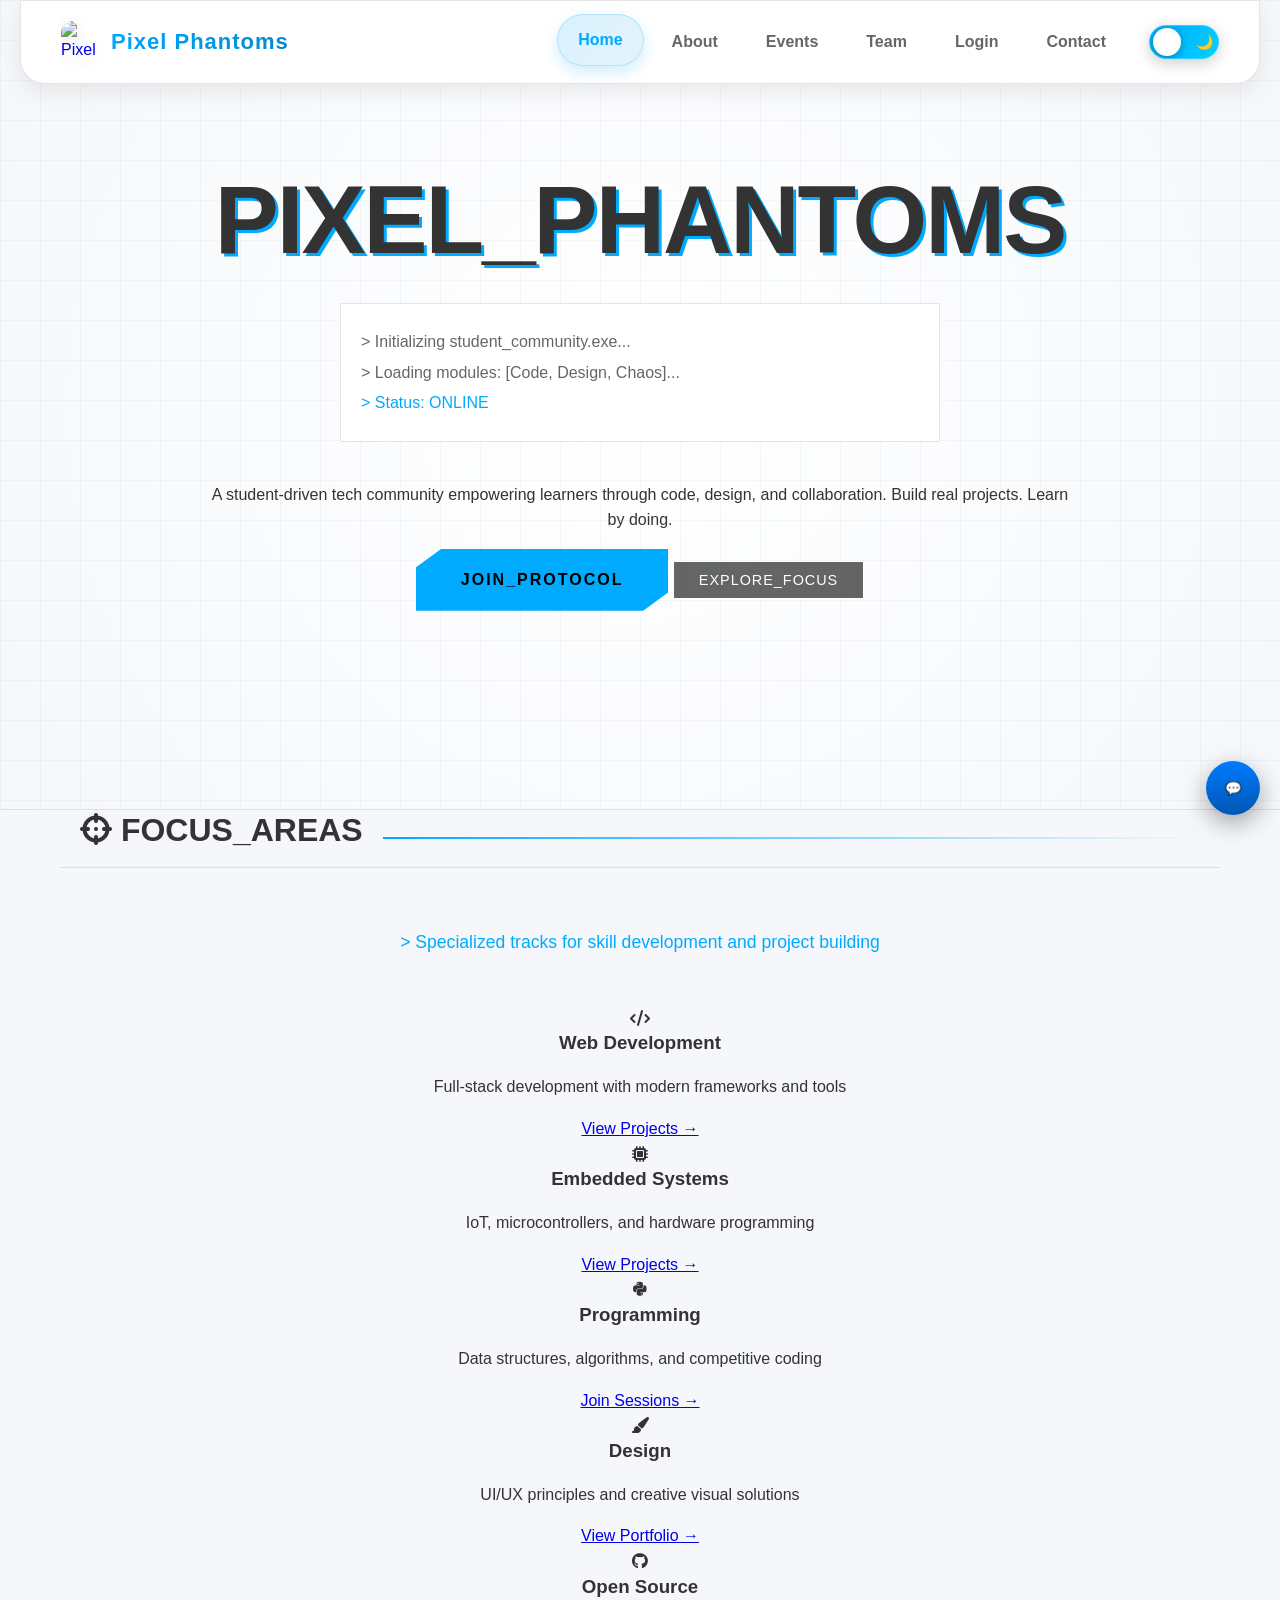
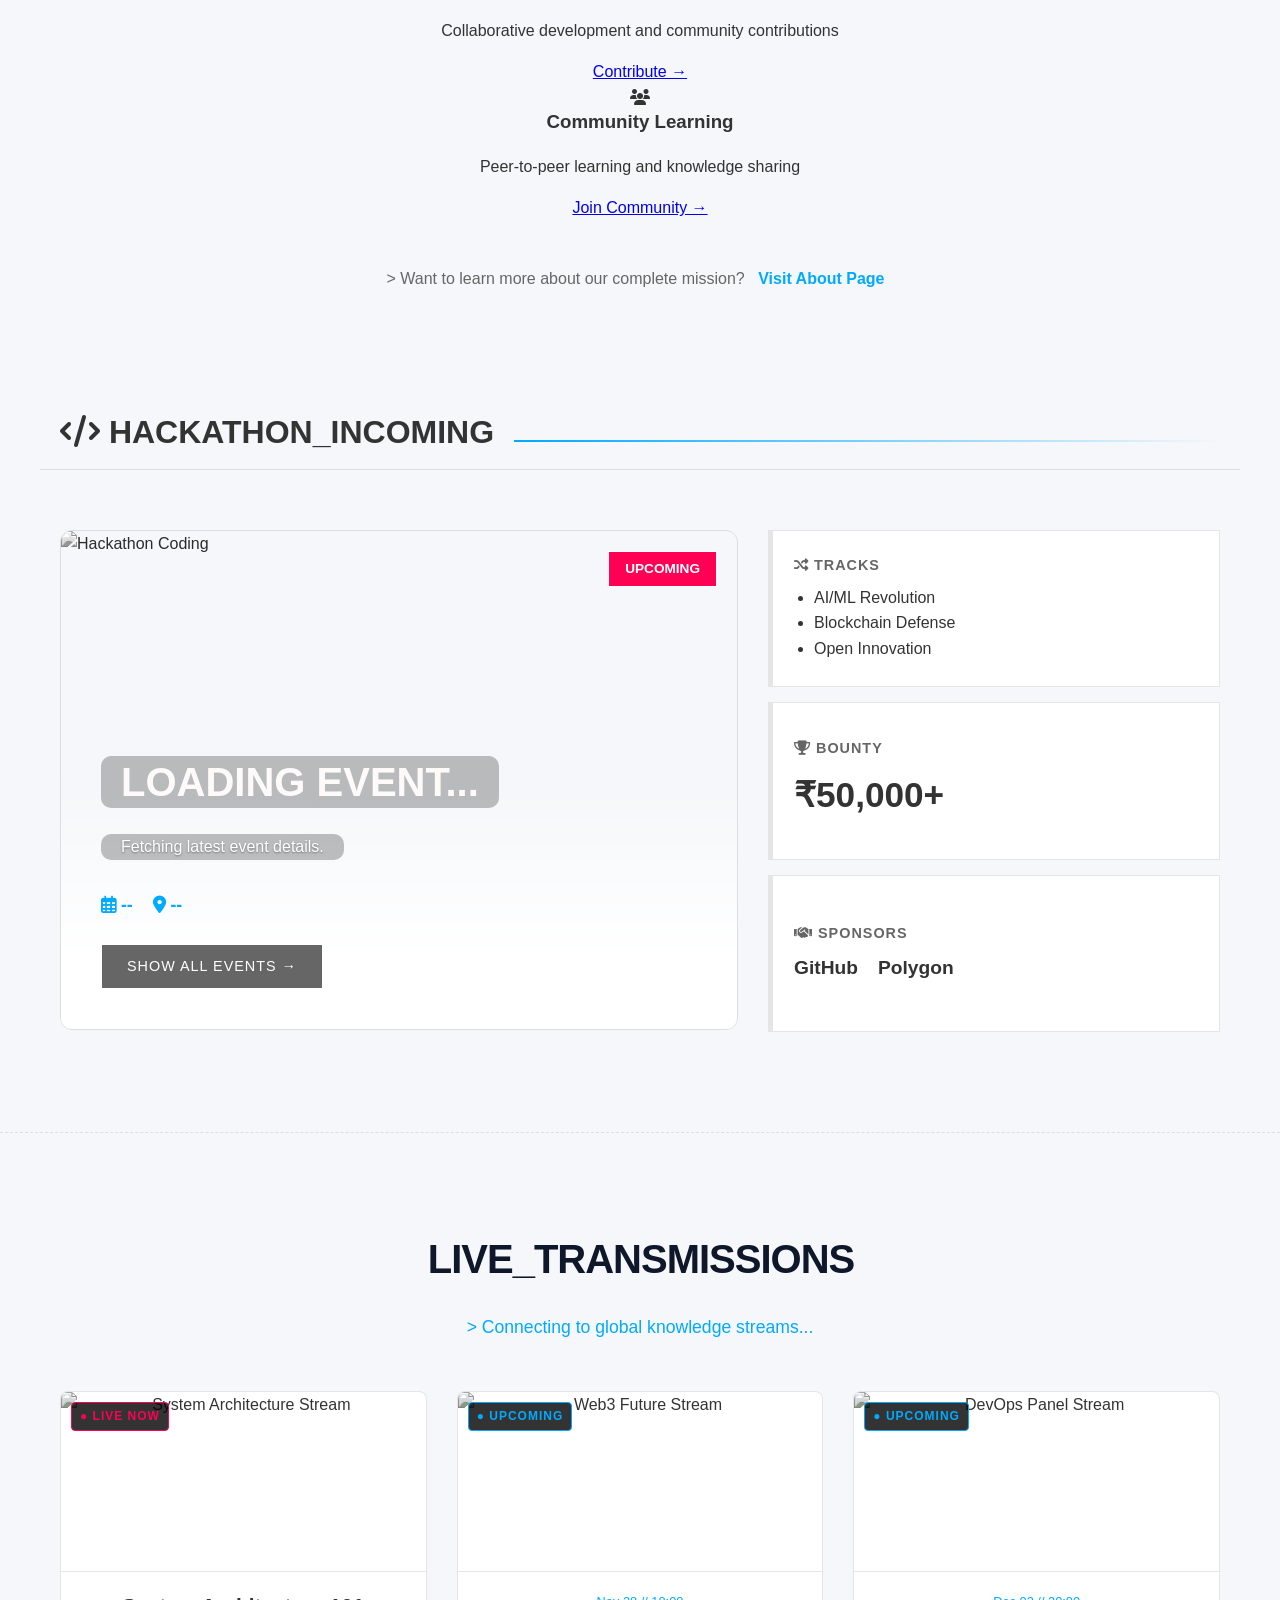
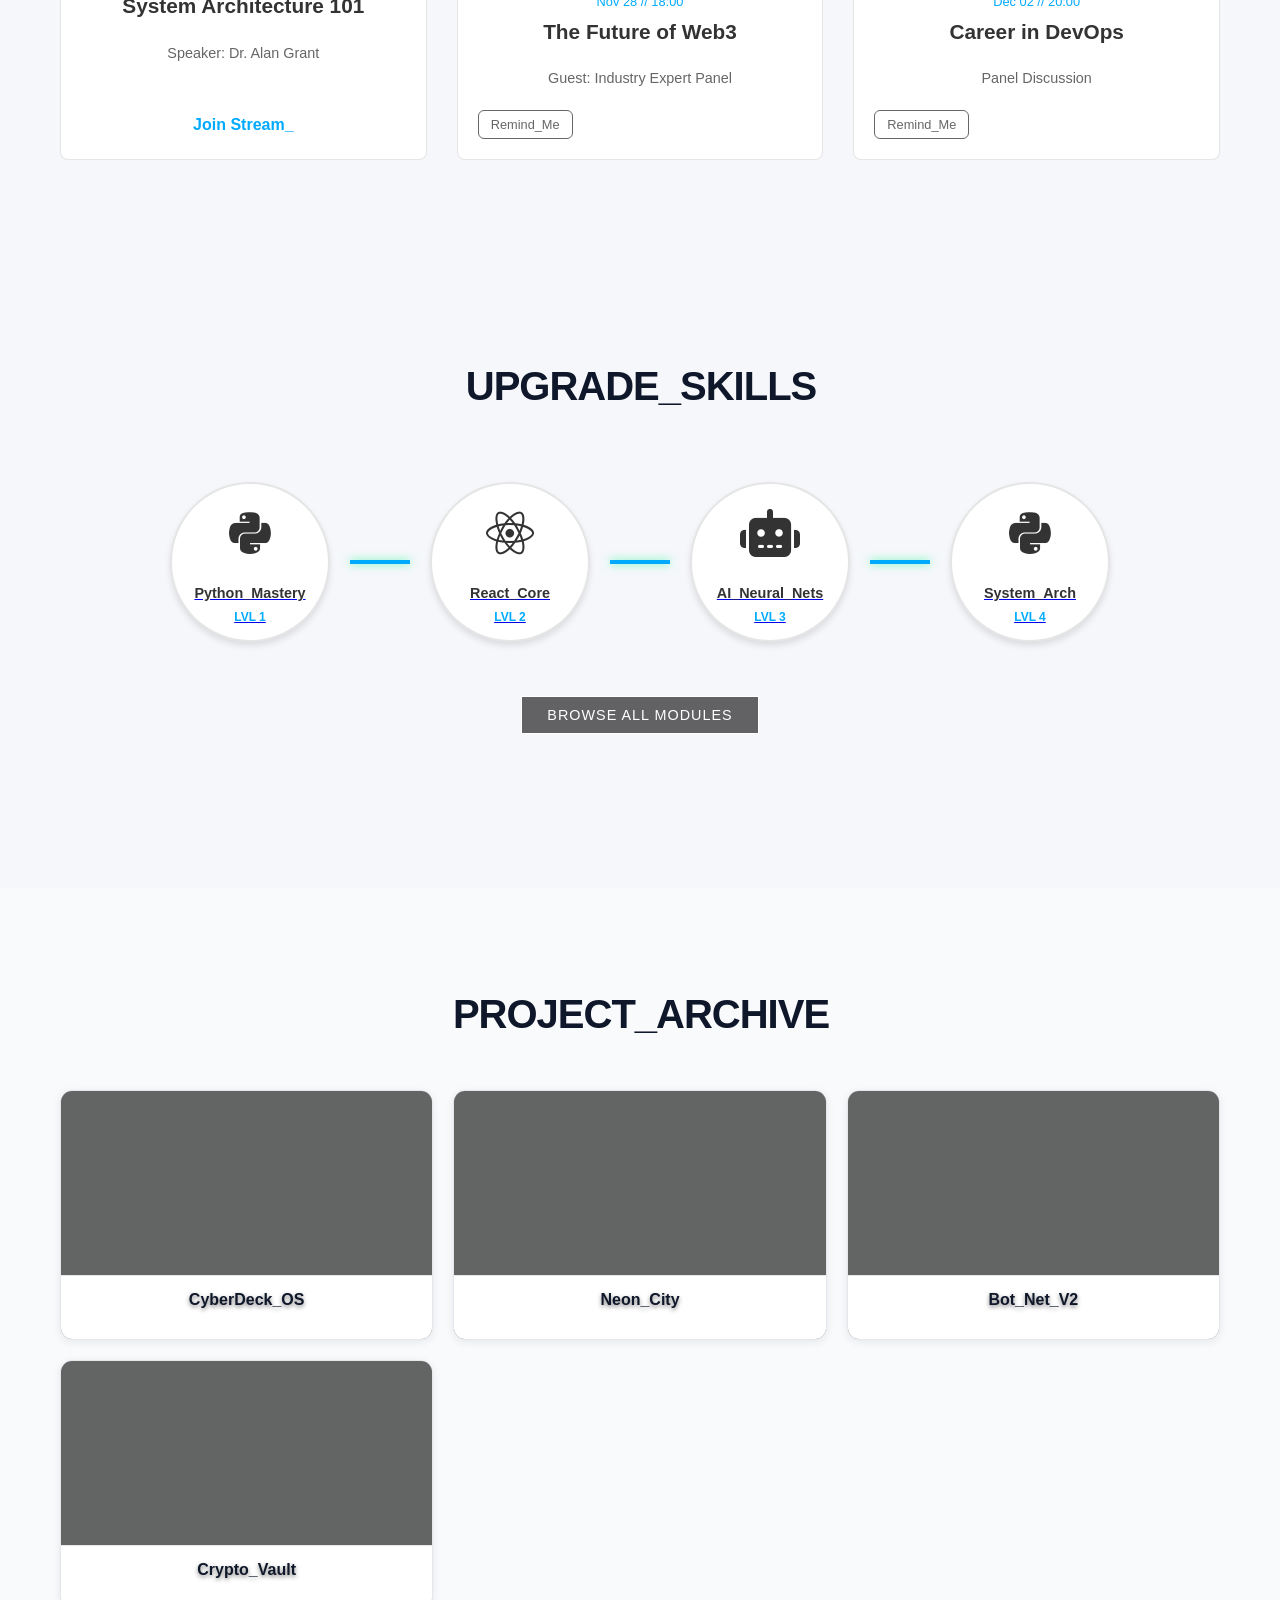
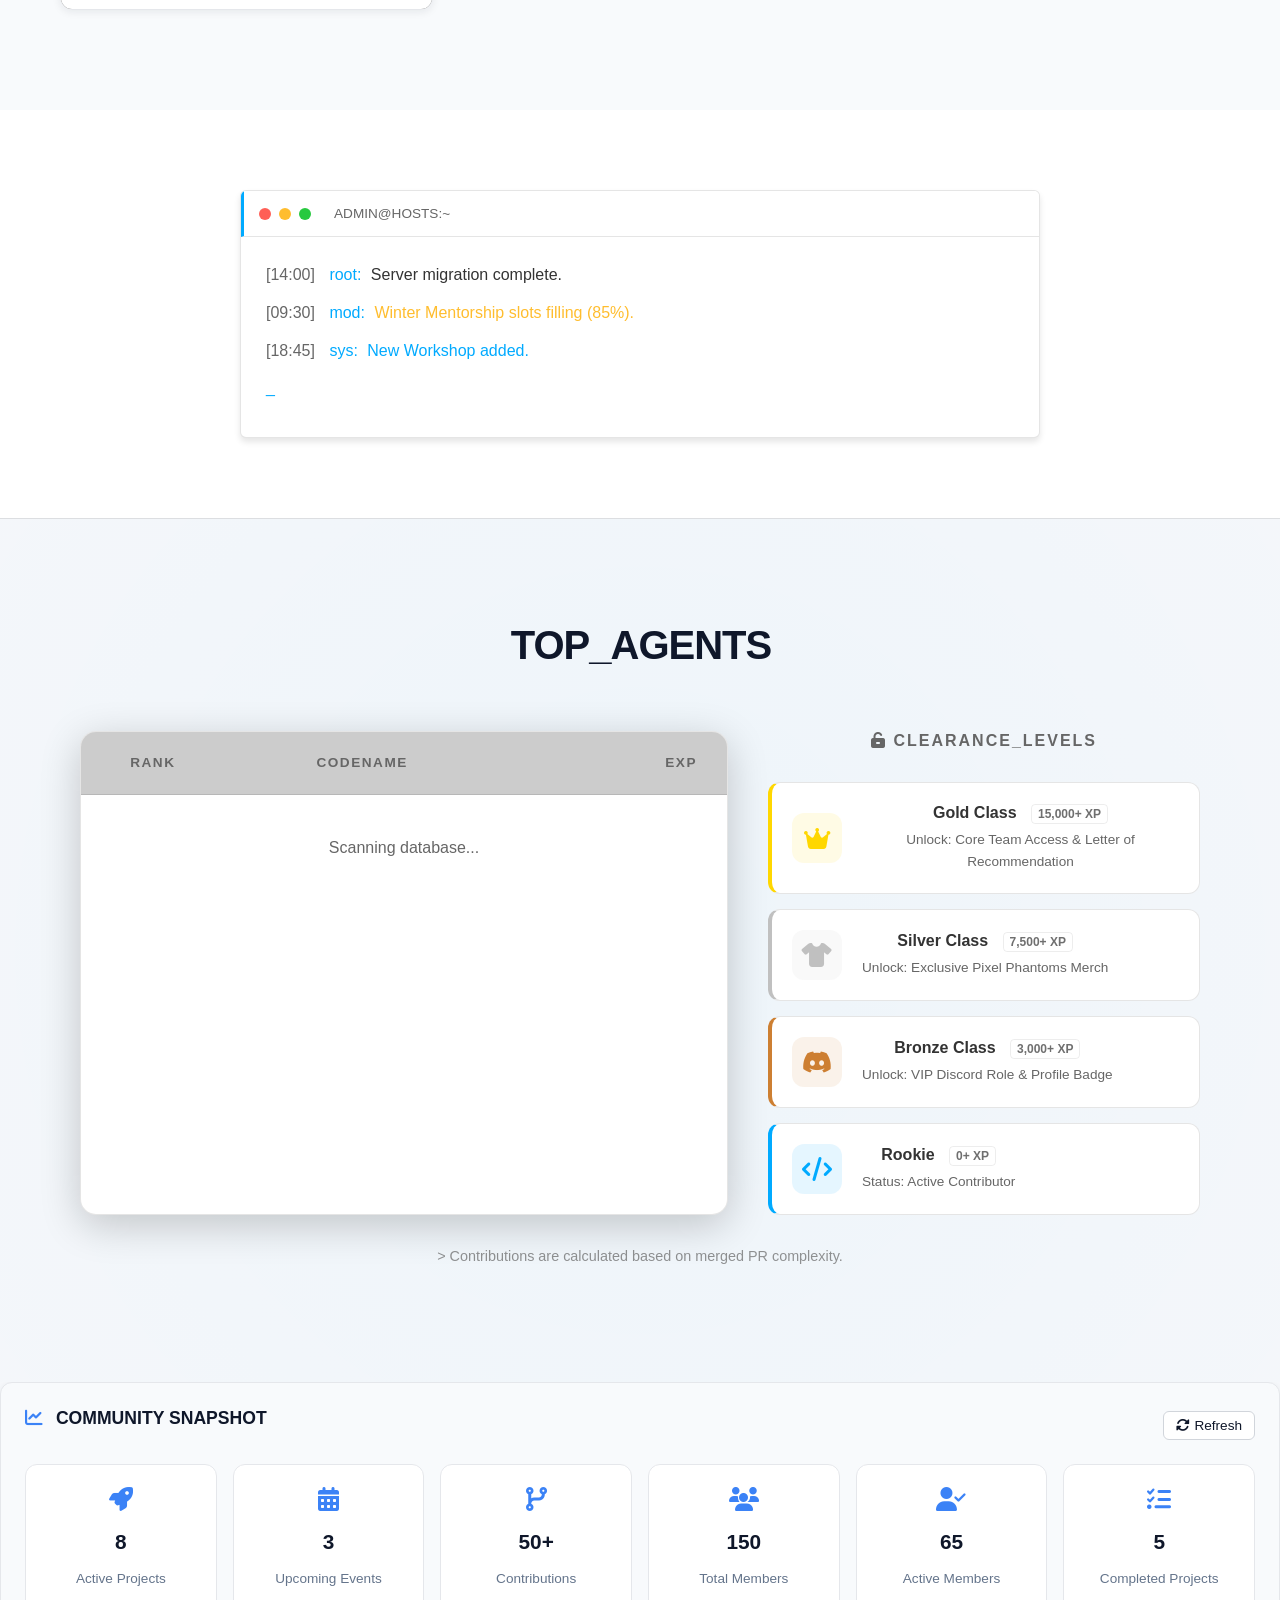
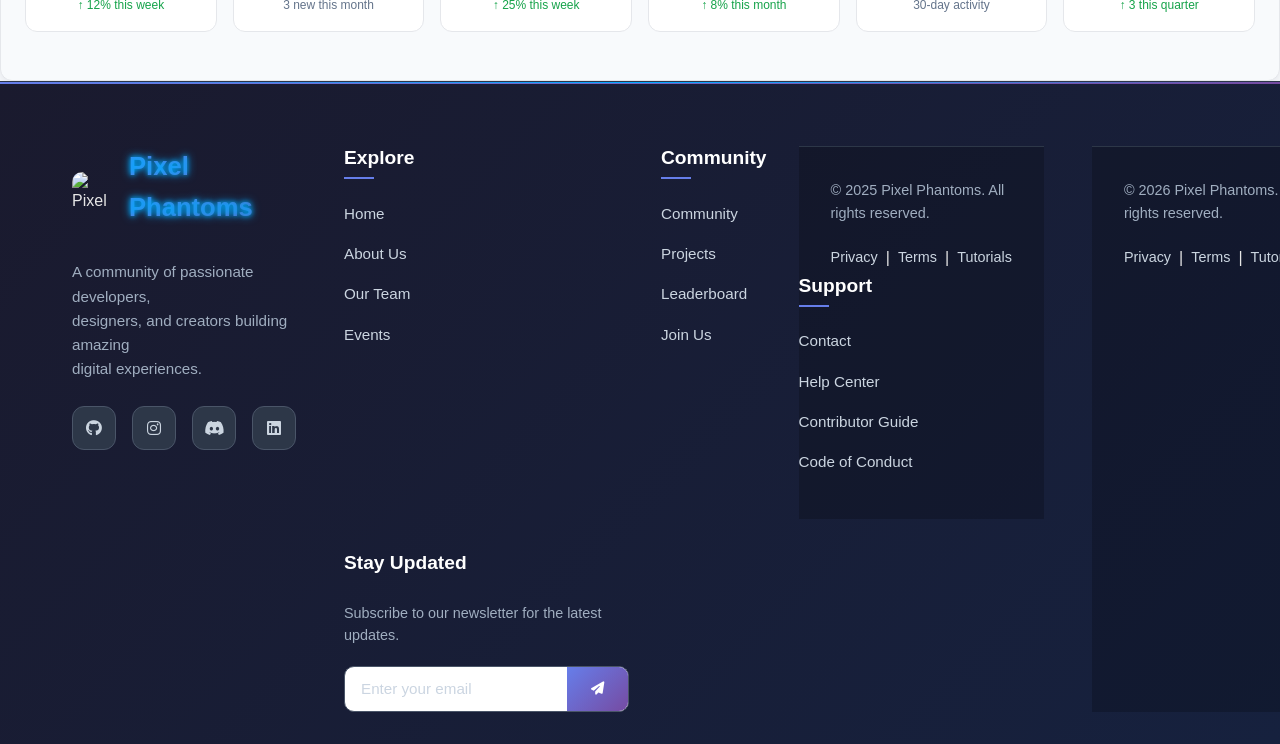
==== commit 01b7ad68: "Merge pull request #516 from Khushi5155/fix/widget fix feedback widget opening issue" ====
--- a/index.html
+++ b/index.html
@@ -732,8 +732,7 @@
     <script src="js/scroll-progress.js"></script>
     <script src="js/feedback.js"></script>
     <script src="js/scroll-progress.js"></script>
-    <script src="js/feedback-widget.js"></script>
-
+    
     <div id="feedback-widget">
       <button id="feedback-toggle">💬</button>
 
@@ -774,6 +773,8 @@
       </div>
     </div>
     <script src="js/feedback-widget.js"></script>
+
+    
     <script>
       document.addEventListener('DOMContentLoaded', function () {
         const text = 'PIXEL_PHANTOMS';
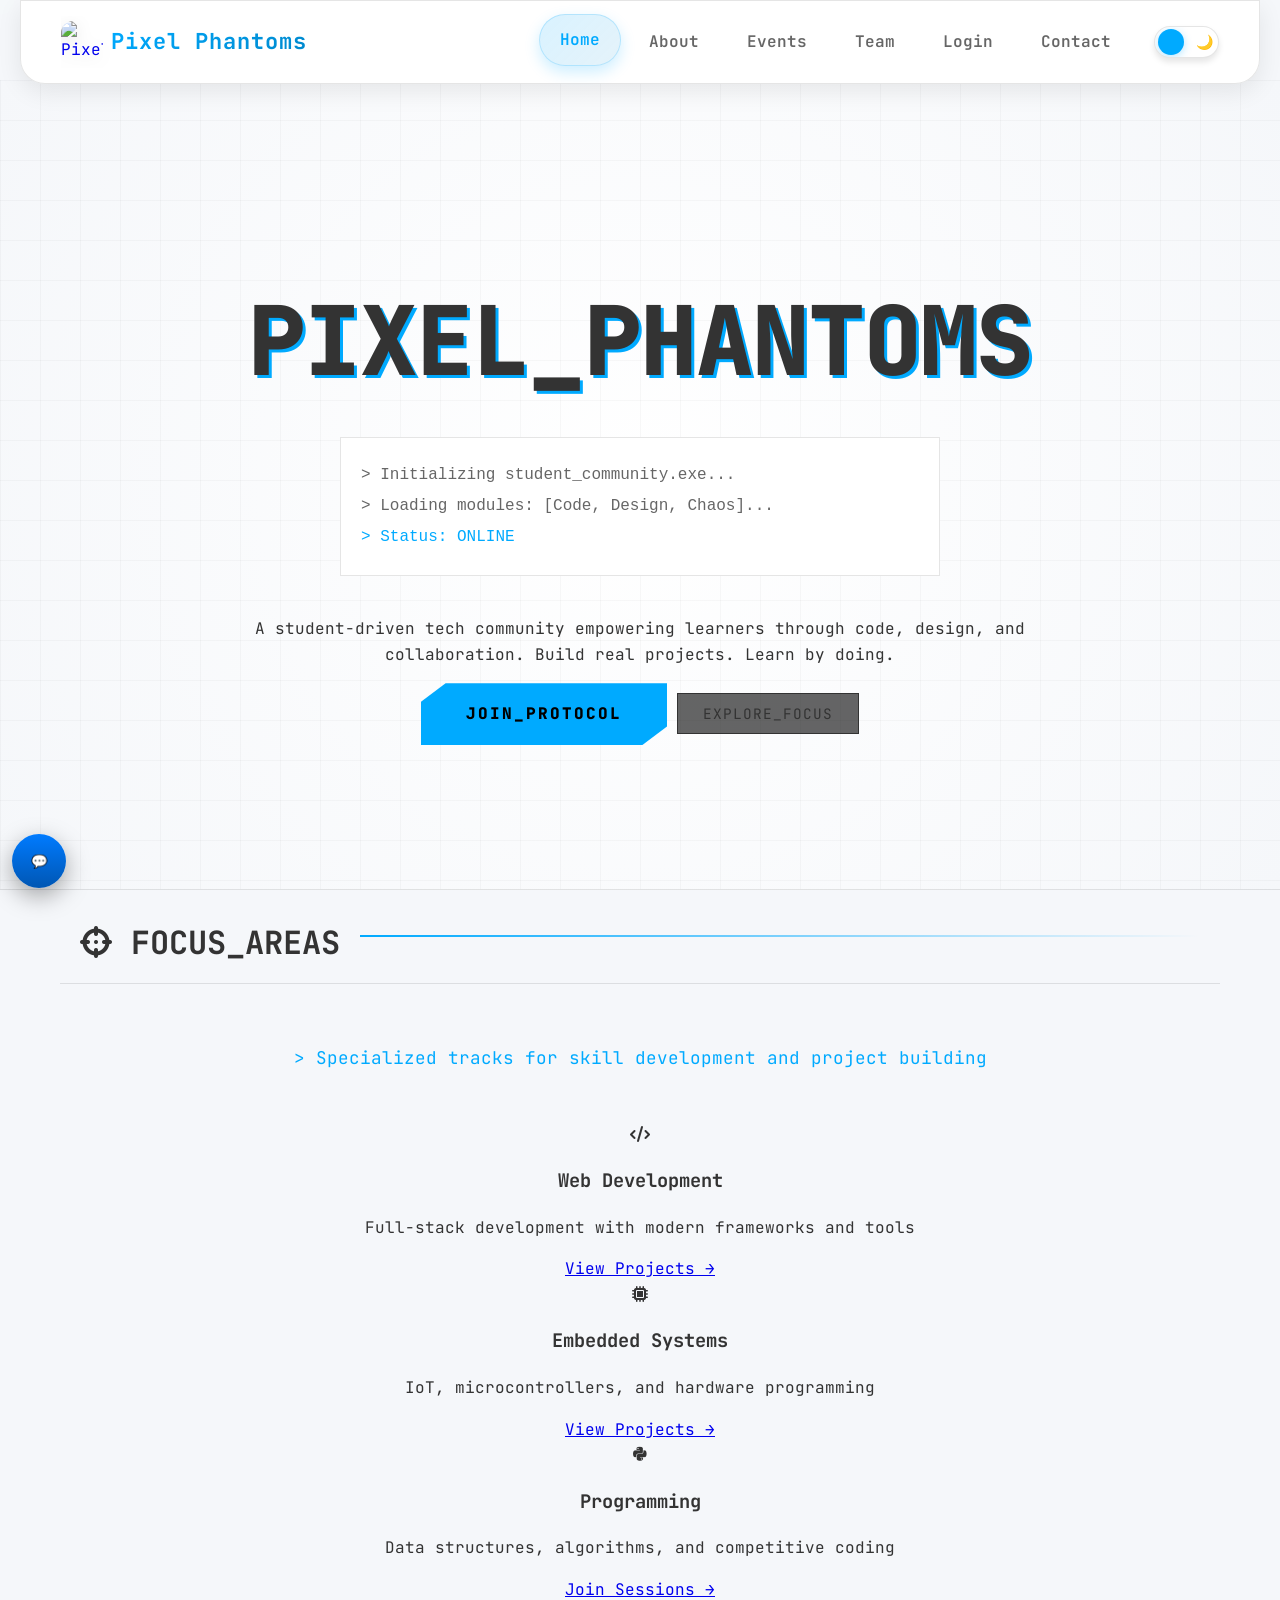
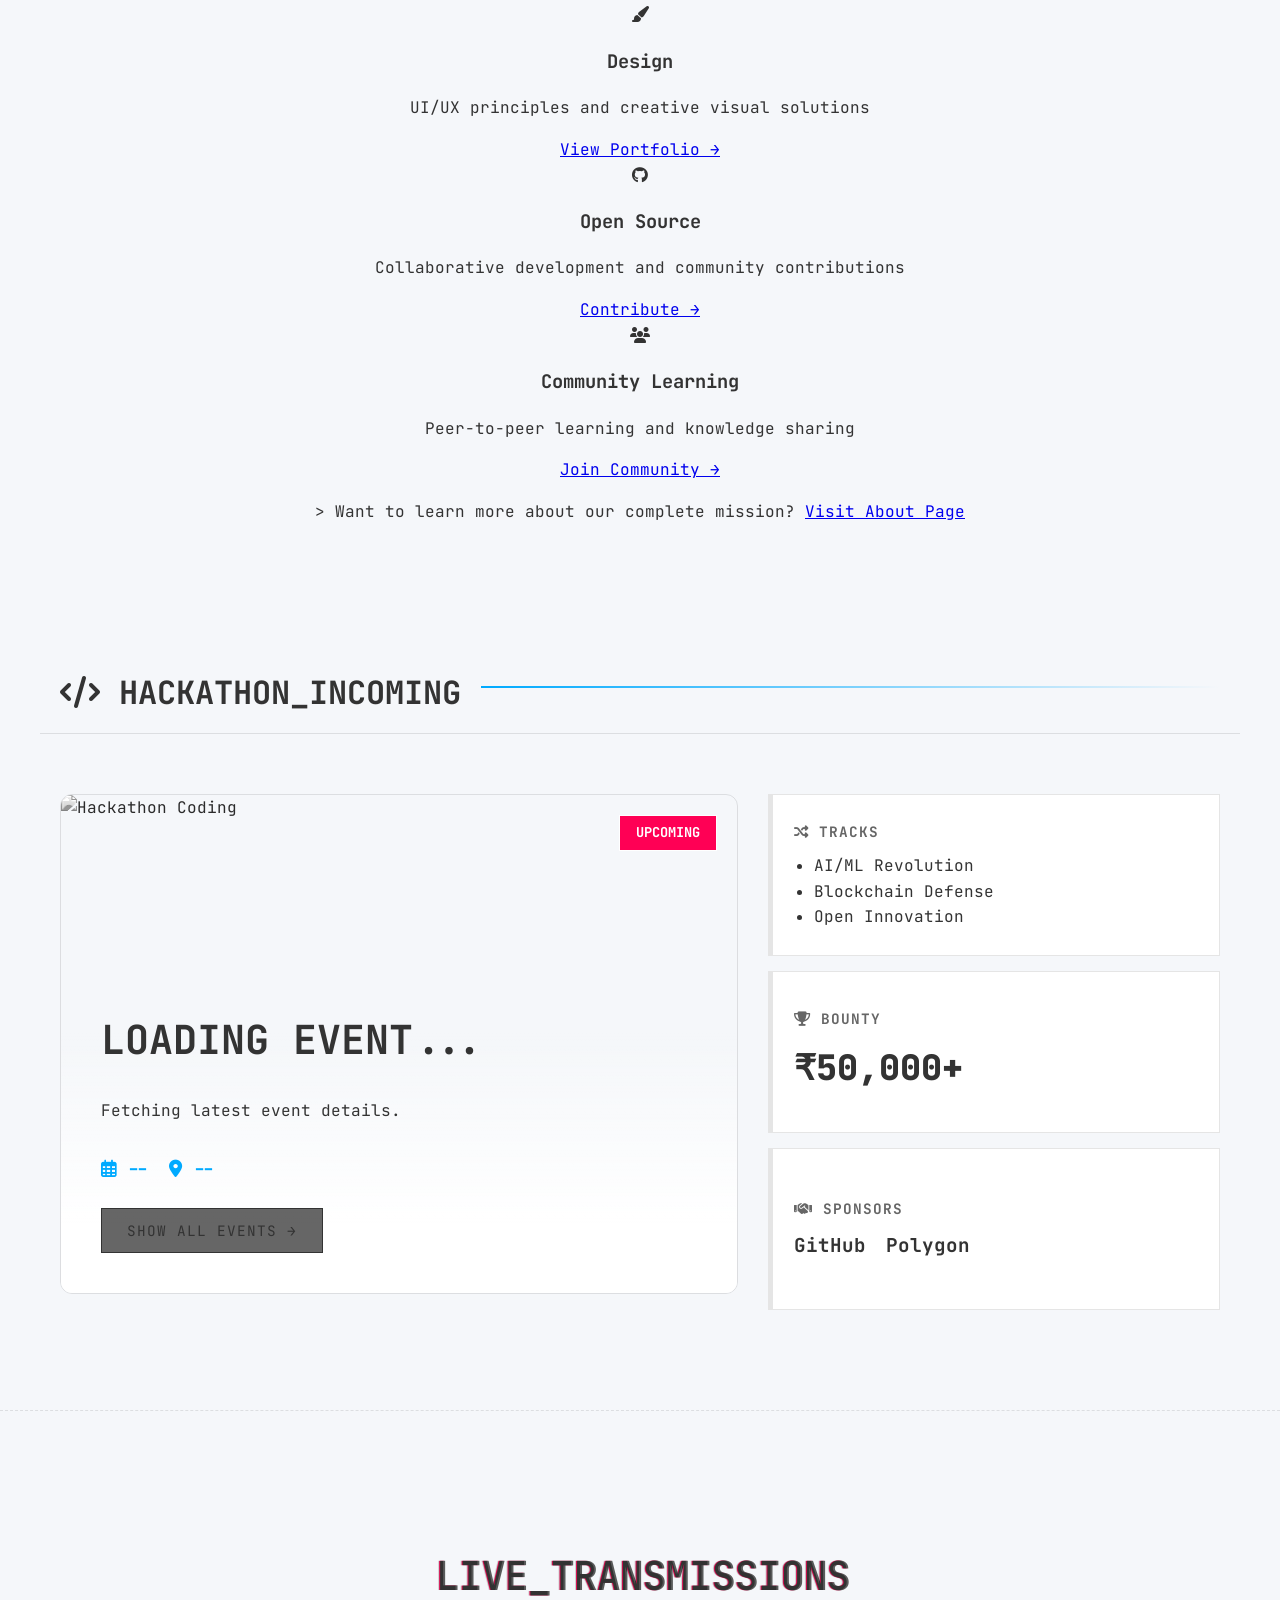
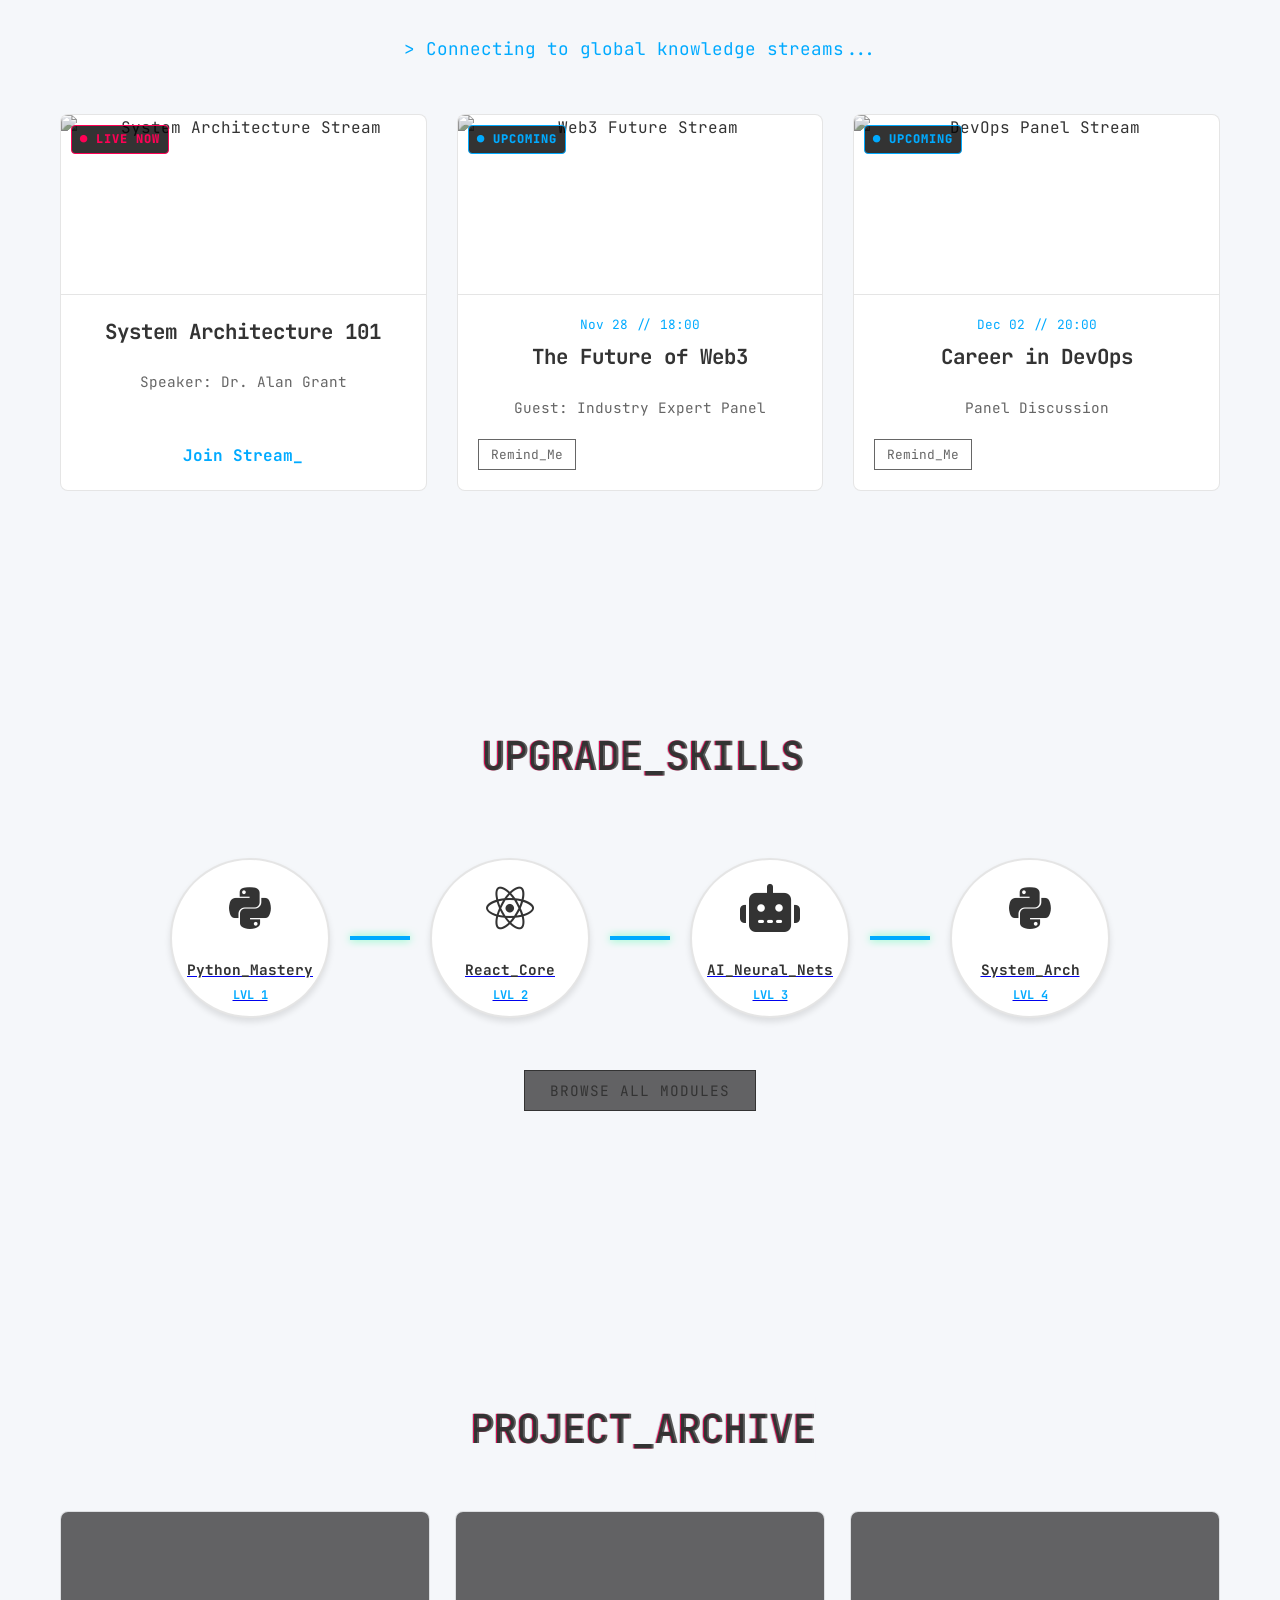
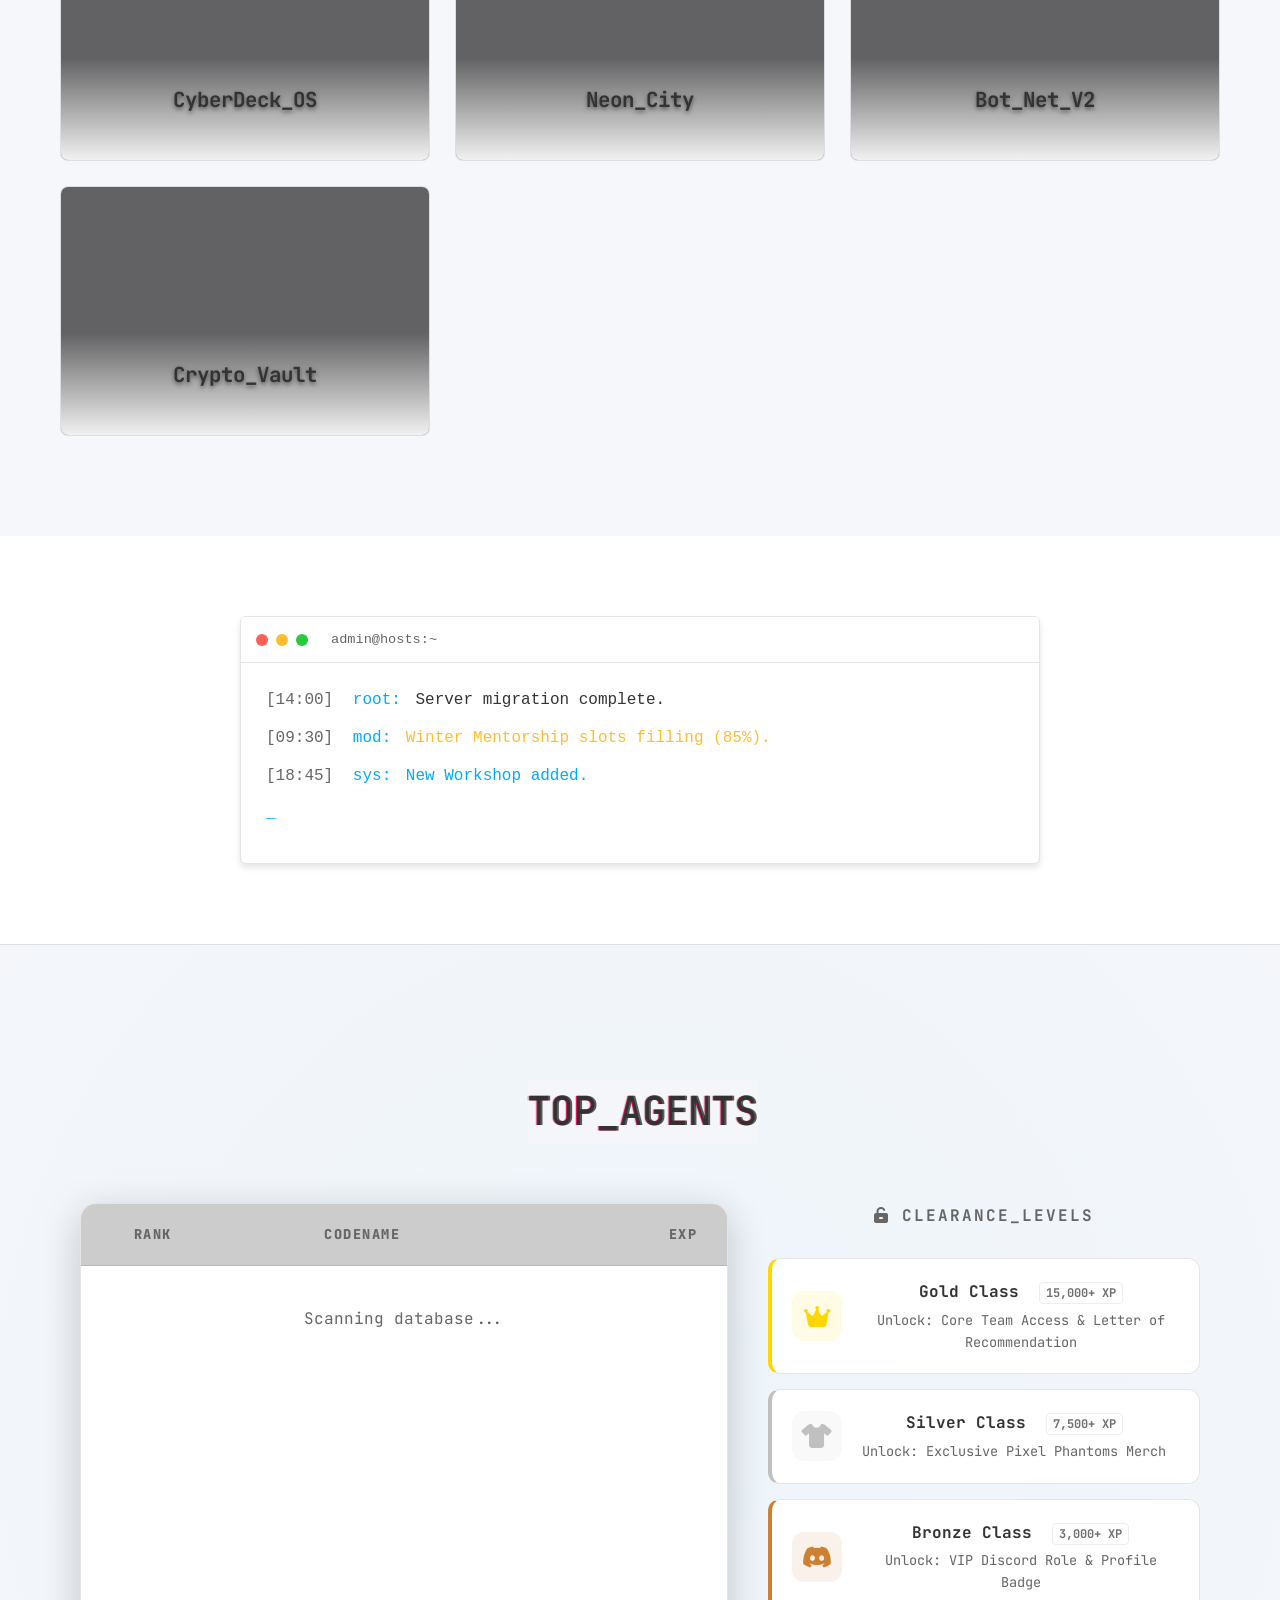
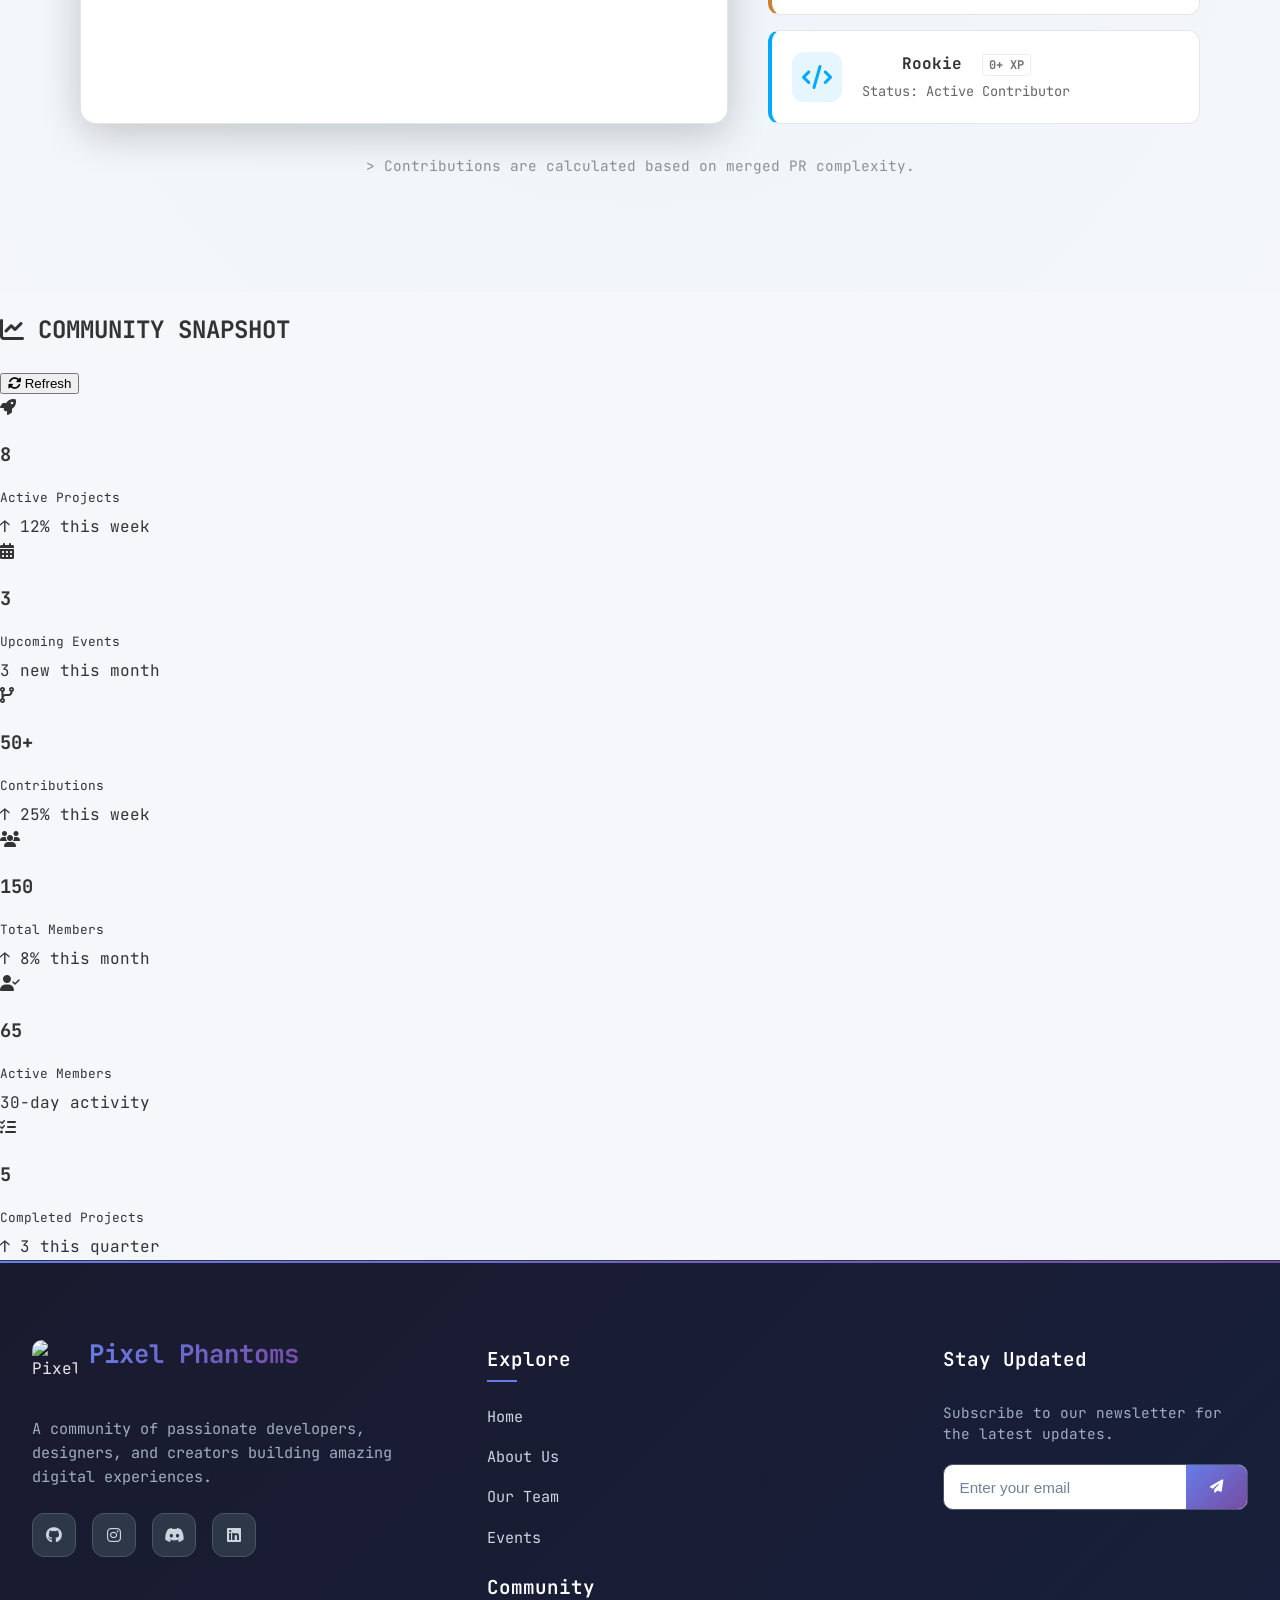
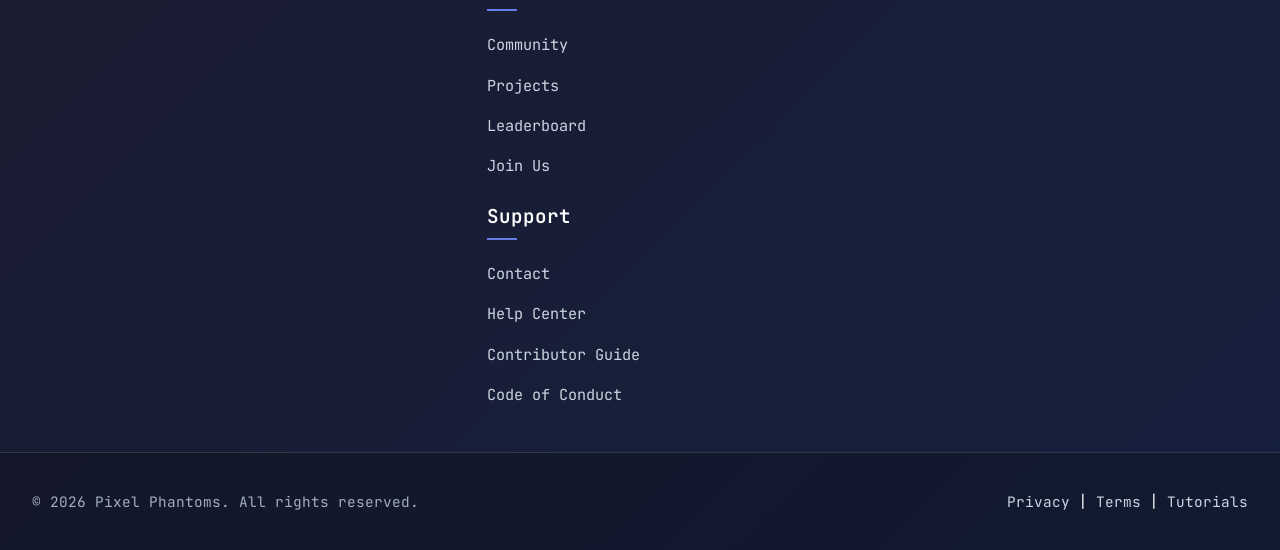
==== commit f9bf06fc: "New feature implemented - keyboard shortcut" ====
--- a/index.html
+++ b/index.html
@@ -9,13 +9,14 @@
     <!-- scroll-buttons.css logic moved to back-to-top.css and share-button.css -->
     <!-- <link rel="stylesheet" href="css/scroll-buttons.css" /> -->
     <link rel="stylesheet" href="css/style.min.css" />
-    <link rel="stylesheet" href="css/style.css" />
     <link rel="stylesheet" href="css/back-to-top.css" />
+    <link rel="stylesheet" href="css/animations.css" />
     <link rel="stylesheet" href="css/share-button.css" />
     <link rel="stylesheet" href="css/home-gsap.min.css" />
     <link rel="stylesheet" href="css/cursor-effect.css" />
     <link rel="stylesheet" href="css/scroll-buttons.css" />
     <link rel="stylesheet" href="css/stats-widget.css" />
+    <link rel="stylesheet" href="css/keyboard-shortcuts.css" />
     <link
       href="https://fonts.googleapis.com/css2?family=JetBrains+Mono:wght@400;700;800&display=swap"
       rel="stylesheet"
@@ -59,6 +60,7 @@
     <div id="navbar-placeholder"></div>
 
     <main id="main-content" tabindex="-1">
+      <div class="page-transition-wrapper" data-page="home">
       <section class="hero-section" id="hero">
         <div class="grid-overlay" aria-hidden="true"></div>
         <div class="hero-content">
@@ -582,6 +584,7 @@
           </div>
         </div>
       </section>
+    </div>
     </main>
 
     <div id="footer-placeholder"></div>
@@ -728,10 +731,12 @@
         });
       });
     </script>
-    <script src="js/feedback.js"></script>
+
+
+    <!--script src="js/feedback.js"></script>-->
+    
     <script src="js/scroll-progress.js"></script>
-    <script src="js/feedback.js"></script>
-    <script src="js/scroll-progress.js"></script>
+    
     
     <div id="feedback-widget">
       <button id="feedback-toggle">💬</button>
@@ -812,6 +817,8 @@
       });
     </script>
 
+    <script src="js/page-transitions.js" defer></script>
+    <script src="js/keyboard-shortcuts.js"></script>
     <script>
       const currentPage = location.pathname.split('/').pop();
 
--- a/css/style.min.css
+++ b/css/style.min.css
@@ -0,0 +1,3433 @@
+@keyframes touch-ripple {
+    0% {
+        transform: scale(.8);
+        opacity: .5
+    }
+
+    to {
+        transform: scale(1.2);
+        opacity: 0
+    }
+}
+
+@keyframes touch-pulse {
+
+    0%,
+    to {
+        transform: scale(1)
+    }
+
+    50% {
+        transform: scale(.98)
+    }
+}
+
+@keyframes slideUpFade {
+    0% {
+        opacity: 0;
+        transform: translateY(30px)
+    }
+
+    to {
+        opacity: 1;
+        transform: translateY(0)
+    }
+}
+
+@keyframes slideInRight {
+    0% {
+        opacity: 0;
+        transform: translateX(40px)
+    }
+
+    to {
+        opacity: 1;
+        transform: translateX(0)
+    }
+}
+
+@keyframes fadeIn {
+    0% {
+        opacity: 0
+    }
+
+    to {
+        opacity: 1
+    }
+}
+
+@keyframes float {
+
+    0%,
+    to {
+        transform: translateY(0)
+    }
+
+    50% {
+        transform: translateY(-8px)
+    }
+}
+
+@keyframes colorShift {
+
+    0%,
+    to {
+        filter: hue-rotate(0deg)
+    }
+
+    50% {
+        filter: hue-rotate(10deg)
+    }
+}
+
+@keyframes shimmer {
+
+    0%,
+    to {
+        opacity: 1
+    }
+
+    50% {
+        opacity: .7
+    }
+}
+
+@keyframes rotateHero {
+    0% {
+        transform: rotate(0deg)
+    }
+
+    to {
+        transform: rotate(360deg)
+    }
+}
+
+@keyframes blink {
+
+    0%,
+    to {
+        opacity: 1
+    }
+
+    50% {
+        opacity: .5
+    }
+}
+
+@keyframes navSlideDown {
+    0% {
+        transform: translateY(-100%);
+        opacity: 0
+    }
+
+    to {
+        transform: translateY(0);
+        opacity: 1
+    }
+}
+
+@keyframes navItemFadeIn {
+    0% {
+        opacity: 0;
+        transform: translateY(-10px)
+    }
+
+    to {
+        opacity: 1;
+        transform: translateY(0)
+    }
+}
+
+@keyframes pulse {
+
+    0%,
+    to {
+        opacity: 1;
+        transform: scale(1)
+    }
+
+    50% {
+        opacity: .7;
+        transform: scale(1.05)
+    }
+}
+
+@keyframes slideInLeft {
+    0% {
+        transform: translateX(-20px);
+        opacity: 0
+    }
+
+    to {
+        transform: translateX(0);
+        opacity: 1
+    }
+}
+
+@keyframes fadeOut {
+    0% {
+        opacity: 1
+    }
+
+    to {
+        opacity: 0
+    }
+}
+
+:root {
+    --bg-primary: #f5f7fa;
+    --bg-secondary: #ffffff;
+    --bg-navbar: rgba(255, 255, 255, 0.95);
+    --bg-navbar-scrolled: rgba(255, 255, 255, 0.98);
+    --text-primary: #333333;
+    --text-secondary: #666666;
+    --accent-color: #00aaff;
+    --border-color: rgba(0, 0, 0, 0.1);
+    --card-bg: #ffffff;
+    --input-bg: #ffffff;
+    --shadow: 0 4px 6px rgba(0, 0, 0, 0.1);
+    --nav-shadow: 0 8px 25px rgba(0, 0, 0, 0.08);
+    --footer-bg: #1a1a2e;
+    --footer-bg-secondary: #16213e;
+    --footer-text: #e6e6e6;
+    --footer-text-secondary: #a0aec0;
+    --footer-heading: #ffffff;
+    --footer-link: #cbd5e0;
+    --footer-link-hover: #ffffff;
+    --footer-border: #2d3748;
+    --social-bg: #2d3748;
+    --social-bg-hover: #4a5568;
+    --social-icon: #cbd5e0;
+    --social-icon-hover: #ffffff;
+    --social-border: #4a5568;
+    --footer-input-bg: #2d3748;
+    --input-border: #4a5568;
+    --input-text: #e2e8f0;
+    --input-placeholder: #718096;
+    --accent-primary: #667eea;
+    --accent-secondary: #764ba2;
+    --spacing-xs: 4px;
+    --spacing-sm: 8px;
+    --spacing-md: 16px;
+    --spacing-lg: 20px;
+    --spacing-xl: 30px;
+    --spacing-xxl: 40px;
+    --shadow-hover: 0 8px 25px rgba(0, 170, 255, 0.2);
+    --shadow-hover-strong: 0 12px 30px rgba(0, 170, 255, 0.3);
+    --hover-transform: translateY(-5px);
+    --hover-transform-strong: translateY(-8px) scale(1.02);
+    --border-radius-sm: 8px;
+    --border-radius-md: 12px;
+    --border-radius-lg: 16px;
+    --border-radius-xl: 20px
+}
+
+[data-theme=dark] {
+    --bg-primary: #0d0f14;
+    --bg-secondary: #13161d;
+    --bg-navbar: rgba(19, 22, 29, 0.95);
+    --bg-navbar-scrolled: rgba(19, 22, 29, 0.98);
+    --text-primary: #ffffff;
+    --text-secondary: #bbbbbb;
+    --accent-color: #00aaff;
+    --border-color: rgba(255, 255, 255, 0.1);
+    --card-bg: #1a1d25;
+    --input-bg: #1a1d25;
+    --shadow: 0 4px 6px rgba(0, 0, 0, 0.3);
+    --nav-shadow: 0 8px 25px rgba(0, 0, 0, 0.2);
+    --footer-bg: #0f1419;
+    --footer-bg-secondary: #1a202c;
+    --footer-text: #e2e8f0;
+    --footer-text-secondary: #a0aec0;
+    --footer-heading: #ffffff;
+    --footer-link: #cbd5e0;
+    --footer-link-hover: #ffffff;
+    --footer-border: #2d3748;
+    --social-bg: #2d3748;
+    --social-bg-hover: #4a5568;
+    --social-icon: #cbd5e0;
+    --social-icon-hover: #ffffff;
+    --social-border: #4a5568;
+    --footer-input-bg: #2d3748;
+    --input-border: #4a5568;
+    --input-text: #e2e8f0;
+    --input-placeholder: #718096;
+    --accent-primary: #00aaff;
+    --accent-secondary: #0088cc;
+    --neon-green: #0aff9d;
+    --neon-cyan: #00aaff;
+    --neon-purple: #bc13fe;
+    --neon-red: #ff003c;
+    --panel-bg: rgba(26, 29, 37, 0.85);
+    --panel-border: 1px solid rgba(255, 255, 255, 0.1);
+    --text-main: #ffffff;
+    --text-dim: #bbbbbb;
+    --font-hud: 'JetBrains Mono', monospace;
+    --font-mono: 'JetBrains Mono', monospace;
+    --spacing-xs: 4px;
+    --spacing-sm: 8px;
+    --spacing-md: 16px;
+    --spacing-lg: 20px;
+    --spacing-xl: 30px;
+    --spacing-xxl: 40px;
+    --shadow-hover: 0 8px 25px rgba(0, 170, 255, 0.2);
+    --shadow-hover-strong: 0 12px 30px rgba(0, 170, 255, 0.3);
+    --hover-transform: translateY(-5px);
+    --hover-transform-strong: translateY(-8px) scale(1.02);
+    --border-radius-sm: 8px;
+    --border-radius-md: 12px;
+    --border-radius-lg: 16px;
+    --border-radius-xl: 20px
+}
+
+body,
+html {
+    overflow-x: hidden
+}
+
+body {
+    margin: 0;
+    padding: 0;
+    font-family: "Segoe UI", Tahoma, Geneva, Verdana, sans-serif;
+    background: var(--bg-primary);
+    color: var(--text-primary);
+    transition: background-color var(--animation-slow) ease, color var(--animation-slow) ease;
+    display: flex;
+    flex-direction: column;
+    min-height: 100vh;
+    line-height: 1.6;
+    position: relative
+}
+
+body.mobile-menu-open {
+    overflow: hidden;
+    position: fixed;
+    width: 100%;
+    height: 100%
+}
+
+.main-content,
+main {
+    flex: 1;
+    padding-top: 80px;
+    min-height: calc(100vh - 80px)
+}
+
+main#main-content {
+    padding-top: 80px
+}
+
+.logo img,
+.navbar {
+    transition: all var(--animation-slow) cubic-bezier(.4, 0, .2, 1)
+}
+
+.navbar {
+    justify-content: space-between;
+    background: var(--bg-navbar);
+    padding: 15px 40px;
+    position: fixed;
+    top: 0;
+    left: 0;
+    right: 0;
+    z-index: 1000;
+    backdrop-filter: blur(15px);
+    -webkit-backdrop-filter: blur(15px);
+    border-bottom-left-radius: 25px;
+    border-bottom-right-radius: 25px;
+    box-shadow: var(--nav-shadow);
+    border: 1px solid var(--border-color);
+    margin: 0 20px;
+    width: calc(100% - 40px);
+    box-sizing: border-box;
+    transform: translateY(0)
+}
+
+.navbar.scrolled {
+    background: var(--bg-navbar-scrolled);
+    padding: 12px 40px;
+    border-bottom-left-radius: 20px;
+    border-bottom-right-radius: 20px;
+    box-shadow: 0 10px 30px rgba(0, 0, 0, .15);
+    transform: translateY(0)
+}
+
+.logo,
+.logo-link,
+.navbar {
+    display: flex;
+    align-items: center
+}
+
+.logo {
+    gap: 12px;
+    position: relative;
+    overflow: hidden;
+    padding: 5px 0
+}
+
+.logo-link {
+    gap: 8px;
+    text-decoration: none
+}
+
+.logo::before {
+    content: "";
+    position: absolute;
+    bottom: 0;
+    left: 0;
+    width: 0;
+    height: 2px;
+    background: linear-gradient(90deg, var(--accent-color), #08c);
+    transition: width var(--animation-slow) ease
+}
+
+.logo:hover::before,
+body,
+html {
+    width: 100%
+}
+
+.logo img {
+    width: 42px;
+    height: 42px;
+    border-radius: 12px;
+    filter: drop-shadow(0 4px 8px rgba(0, 0, 0, .1))
+}
+
+.logo:hover img {
+    transform: scale(1.1) rotate(5deg);
+    filter: drop-shadow(0 6px 12px rgba(0, 170, 255, .3))
+}
+
+.logo span {
+    font-size: 22px;
+    font-weight: 700;
+    letter-spacing: 1px;
+    background: linear-gradient(135deg, var(--accent-color), #08c);
+    -webkit-background-clip: text;
+    -webkit-text-fill-color: transparent;
+    background-clip: text;
+    transition: all var(--animation-medium) ease
+}
+
+.logo:hover span {
+    letter-spacing: 1.2px
+}
+
+.nav-links {
+    list-style: none;
+    margin: 0;
+    padding: 0
+}
+
+.nav-links,
+.nav-links a,
+.nav-links li {
+    position: relative
+}
+
+.nav-links,
+.nav-links a {
+    display: flex;
+    align-items: center;
+    gap: 8px
+}
+
+.nav-links a {
+    color: var(--text-secondary);
+    text-decoration: none;
+    font-size: 16px;
+    font-weight: 600;
+    transition: all var(--animation-slow) cubic-bezier(.4, 0, .2, 1);
+    padding: 12px 20px;
+    border-radius: 50px;
+    overflow: hidden
+}
+
+.nav-links a::before {
+    content: "";
+    position: absolute;
+    top: 0;
+    left: -100%;
+    width: 100%;
+    height: 100%;
+    background: linear-gradient(90deg, transparent, rgba(0, 170, 255, .1), transparent);
+    transition: left .6s ease
+}
+
+.nav-links a:hover::before {
+    left: 100%
+}
+
+.nav-links .active,
+.nav-links a:hover {
+    color: var(--accent-color);
+    background: rgba(0, 170, 255, .08);
+    transform: translateY(-2px);
+    box-shadow: 0 6px 15px rgba(0, 170, 255, .2)
+}
+
+.nav-links .active {
+    background: linear-gradient(135deg, rgba(0, 170, 255, .15), rgba(0, 136, 204, .1));
+    border: 1px solid rgba(0, 170, 255, .2)
+}
+
+.nav-icon {
+    font-size: 18px;
+    transition: transform var(--animation-medium) ease
+}
+
+.nav-links a:hover .nav-icon {
+    transform: scale(1.2) rotate(10deg)
+}
+
+.hamburger {
+    display: none;
+    align-items: center;
+    justify-content: center;
+    flex-direction: column;
+    gap: 6px;
+    width: 48px;
+    height: 40px;
+    background: var(--card-bg);
+    border-radius: 10px;
+    border: 1px solid var(--border-color);
+    cursor: pointer;
+    padding: 6px;
+    box-shadow: var(--shadow)
+}
+
+.hamburger .bar {
+    display: block;
+    width: 24px;
+    height: 3px;
+    background: var(--text-secondary);
+    border-radius: 2px;
+    transition: transform .28s cubic-bezier(.4, 0, .2, 1), opacity var(--animation-fast) ease;
+    transform-origin: center
+}
+
+.hamburger.open .bar:nth-child(1) {
+    transform: translateY(9px) rotate(45deg)
+}
+
+.hamburger.open .bar:nth-child(2) {
+    opacity: 0;
+    transform: scaleX(0)
+}
+
+.hamburger.open .bar:nth-child(3) {
+    transform: translateY(-9px) rotate(-45deg)
+}
+
+@media (max-width:768px) {
+    .navbar {
+        padding: 12px 18px
+    }
+
+    .hamburger {
+        display: flex
+    }
+
+    .nav-links {
+        position: fixed;
+        top: 80px;
+        left: 10px;
+        right: 10px;
+        background: var(--bg-navbar);
+        flex-direction: column;
+        gap: 12px;
+        padding: 20px;
+        border-radius: 16px;
+        box-shadow: 0 15px 40px rgba(0, 0, 0, .25);
+        transform-origin: top center;
+        transform: translateY(-10px) scaleY(.9);
+        opacity: 0;
+        pointer-events: none;
+        transition: all .25s cubic-bezier(.4, 0, .2, 1);
+        z-index: 999;
+        max-height: 0;
+        border: 1px solid var(--border-color);
+        backdrop-filter: blur(20px);
+        -webkit-backdrop-filter: blur(20px);
+        overflow: hidden
+    }
+
+    .nav-links.open {
+        max-height: calc(100vh - 100px);
+        overflow-y: auto;
+        overscroll-behavior: contain;
+        -webkit-overflow-scrolling: touch;
+        transform: translateY(0) scaleY(1);
+        opacity: 1;
+        pointer-events: auto;
+        animation: slideDownFade .3s ease-out forwards
+    }
+
+    @keyframes slideDownFade {
+        0% {
+            opacity: 0;
+            transform: translateY(-20px) scaleY(.95)
+        }
+
+        to {
+            opacity: 1;
+            transform: translateY(0) scaleY(1)
+        }
+    }
+
+    .nav-links::-webkit-scrollbar {
+        width: 4px
+    }
+
+    .nav-links::-webkit-scrollbar-thumb {
+        background: var(--accent-color);
+        border-radius: 2px;
+        opacity: .5
+    }
+
+    .nav-links::-webkit-scrollbar-track {
+        background: 0 0
+    }
+
+    .nav-links li {
+        width: 100%
+    }
+
+    .nav-links a {
+        display: block;
+        padding: 12px 16px;
+        font-size: 18px;
+        border-radius: 8px
+    }
+
+    .theme-toggle {
+        justify-content: flex-start;
+        margin-left: 0
+    }
+}
+
+.theme-toggle {
+    display: flex;
+    align-items: center;
+    margin-left: 15px
+}
+
+.theme-switch {
+    display: none
+}
+
+.theme-label {
+    position: relative;
+    display: flex;
+    align-items: center;
+    justify-content: space-between;
+    width: 65px;
+    height: 32px;
+    background: var(--card-bg);
+    border-radius: 50px;
+    cursor: pointer;
+    border: 1px solid var(--border-color);
+    transition: all var(--animation-slow) cubic-bezier(.4, 0, .2, 1);
+    box-shadow: var(--shadow);
+    padding: 0 5px;
+    overflow: hidden;
+    -webkit-transform: translateZ(0);
+    transform: translateZ(0)
+}
+
+.theme-label::before {
+    content: "";
+    position: absolute;
+    top: 0;
+    left: 0;
+    width: 100%;
+    height: 100%;
+    background: linear-gradient(135deg, var(--accent-color), #08c);
+    opacity: 0;
+    transition: opacity var(--animation-medium) ease;
+    -webkit-transition: opacity var(--animation-medium) ease
+}
+
+.theme-label:hover::before {
+    opacity: .1
+}
+
+.moon-icon,
+.sun-icon,
+.toggle-thumb {
+    -webkit-backface-visibility: hidden;
+    backface-visibility: hidden
+}
+
+.toggle-thumb {
+    position: absolute;
+    width: 26px;
+    height: 26px;
+    background: var(--accent-color);
+    border-radius: 50%;
+    left: 3px;
+    transition: transform var(--animation-slow) cubic-bezier(.68, -.55, .27, 1.55);
+    -webkit-transition: transform var(--animation-slow) cubic-bezier(.68, -.55, .27, 1.55);
+    -moz-transition: transform var(--animation-slow) cubic-bezier(.68, -.55, .27, 1.55);
+    -o-transition: transform var(--animation-slow) cubic-bezier(.68, -.55, .27, 1.55);
+    z-index: 2;
+    box-shadow: 0 2px 8px rgba(0, 170, 255, .3);
+    -webkit-transform: translateZ(0);
+    transform: translateZ(0);
+    -webkit-perspective: 1000;
+    perspective: 1000
+}
+
+.moon-icon,
+.sun-icon {
+    position: relative;
+    font-size: 14px;
+    transition: all var(--animation-slow) ease;
+    -webkit-transition: all var(--animation-slow) ease;
+    -moz-transition: all var(--animation-slow) ease;
+    -o-transition: all var(--animation-slow) ease;
+    z-index: 1
+}
+
+.sun-icon {
+    color: orange;
+    opacity: 0;
+    transform: scale(.8);
+    -webkit-transform: scale(.8)
+}
+
+.moon-icon {
+    color: #e2e8f0;
+    opacity: 1;
+    transform: scale(1);
+    -webkit-transform: scale(1)
+}
+
+.theme-switch:checked+.theme-label .toggle-thumb {
+    transform: translateX(33px);
+    -webkit-transform: translateX(33px);
+    -moz-transform: translateX(33px);
+    -ms-transform: translateX(33px)
+}
+
+.theme-switch:checked+.theme-label .sun-icon {
+    opacity: 1;
+    transform: scale(1) rotate(360deg);
+    -webkit-transform: scale(1) rotate(360deg);
+    -moz-transform: scale(1) rotate(360deg);
+    -ms-transform: scale(1) rotate(360deg)
+}
+
+.theme-switch:checked+.theme-label .moon-icon {
+    opacity: 0;
+    transform: scale(.8) rotate(-360deg);
+    -webkit-transform: scale(.8) rotate(-360deg);
+    -moz-transform: scale(.8) rotate(-360deg);
+    -ms-transform: scale(.8) rotate(-360deg)
+}
+
+@media not all and (min-resolution:.001dpcm) {
+    @supports (-webkit-appearance:none) {
+        .toggle-thumb {
+            -webkit-transition-timing-function: cubic-bezier(.68, -.55, .27, 1.55)
+        }
+
+        .theme-label {
+            -webkit-transition-property: background, border-color, box-shadow;
+            transition-property: background, border-color, box-shadow
+        }
+    }
+}
+
+@supports (-webkit-touch-callout:none) {
+    .theme-label {
+        -webkit-tap-highlight-color: transparent;
+        -webkit-user-select: none;
+        user-select: none
+    }
+
+    .toggle-thumb {
+        -webkit-transform: translate3d(0, 0, 0);
+        transform: translate3d(0, 0, 0)
+    }
+}
+
+.hero {
+    text-align: center;
+    padding: 180px 20px 120px;
+    background: var(--bg-primary);
+    margin-top: 0
+}
+
+.hero h1 {
+    font-size: 3.5rem;
+    margin-bottom: 1rem;
+    font-weight: 700;
+    background: linear-gradient(135deg, var(--accent-color), #08c);
+    -webkit-background-clip: text;
+    -webkit-text-fill-color: transparent;
+    background-clip: text
+}
+
+.content p,
+.hero p {
+    color: var(--text-secondary)
+}
+
+.hero p {
+    font-size: 1.4rem;
+    margin: 0
+}
+
+.hero-buttons {
+    margin-top: 30px;
+    display: flex;
+    gap: 15px;
+    justify-content: center
+}
+
+.btn-primary,
+.btn-secondary {
+    padding: 12px 30px;
+    border-radius: 50px;
+    text-decoration: none;
+    font-weight: 600;
+    transition: transform var(--animation-medium) ease, box-shadow var(--animation-medium) ease
+}
+
+.btn-primary {
+    background: var(--accent-color);
+    color: #fff;
+    box-shadow: 0 4px 15px rgba(0, 170, 255, .3)
+}
+
+.btn-secondary {
+    background: 0 0;
+    border: 2px solid var(--accent-color);
+    color: var(--accent-color)
+}
+
+.btn-primary:hover,
+.btn-secondary:hover {
+    transform: translateY(-3px);
+    box-shadow: 0 6px 20px rgba(0, 170, 255, .4)
+}
+
+.btn-secondary:hover {
+    background: var(--accent-color);
+    color: #fff
+}
+
+.content {
+    max-width: 1200px;
+    margin: 60px auto;
+    padding: 0 20px
+}
+
+.content h2 {
+    font-size: 2.5rem;
+    margin-bottom: 2rem;
+    text-align: center;
+    color: var(--text-primary);
+    position: relative
+}
+
+.content h2::after {
+    content: "";
+    position: absolute;
+    bottom: -10px;
+    left: 50%;
+    transform: translateX(-50%);
+    width: 80px;
+    height: 3px;
+    background: var(--accent-color);
+    border-radius: 2px
+}
+
+.content p {
+    font-size: 1.1rem;
+    line-height: 1.8;
+    margin-bottom: 1.5rem;
+    text-align: center
+}
+
+.contact-box {
+    background: var(--card-bg);
+    padding: 30px 40px;
+    border-radius: 12px;
+    box-shadow: var(--shadow);
+    max-width: 800px;
+    margin: 0 auto;
+    border: 1px solid var(--border-color);
+    height: auto;
+    min-height: 400px
+}
+
+.contact-box form {
+    display: flex;
+    flex-direction: column;
+    gap: 16px;
+    height: 100%
+}
+
+.contact-box label {
+    font-weight: 600;
+    color: var(--text-primary);
+    margin-bottom: 5px;
+    font-size: 1rem
+}
+
+.contact-box input,
+.contact-box textarea {
+    padding: 12px 16px;
+    border: 2px solid var(--border-color);
+    border-radius: 8px;
+    background: var(--input-bg);
+    color: var(--text-primary);
+    transition: all var(--animation-medium) ease;
+    font-size: 1rem;
+    font-family: inherit;
+    width: 100%;
+    box-sizing: border-box
+}
+
+.contact-box input:focus,
+.contact-box textarea:focus {
+    outline: 0;
+    border-color: var(--accent-color);
+    box-shadow: 0 0 0 3px rgba(0, 170, 255, .1);
+    transform: translateY(-2px)
+}
+
+.contact-box textarea {
+    min-height: 100px;
+    resize: vertical
+}
+
+.contact-box button {
+    padding: 14px 32px;
+    background: var(--accent-color);
+    color: #fff;
+    border: 0;
+    font-size: 1.1rem;
+    font-weight: 600;
+    border-radius: 8px;
+    cursor: pointer;
+    transition: all var(--animation-medium) ease;
+    margin-top: 10px;
+    width: 100%
+}
+
+.contact-box button:hover {
+    background: #08c;
+    transform: translateY(-2px);
+    box-shadow: 0 6px 20px rgba(0, 170, 255, .3)
+}
+
+.committee-grid {
+    display: grid;
+    grid-template-columns: repeat(5, 1fr);
+    grid-template-rows: repeat(3, auto);
+    gap: 20px;
+    margin-top: 40px
+}
+
+.member-card,
+.project-lead-card {
+    background: var(--card-bg);
+    border: 1px solid var(--border-color);
+    text-align: center;
+    box-shadow: var(--shadow)
+}
+
+.member-card {
+    padding: 25px 20px;
+    border-radius: 12px;
+    transition: all var(--animation-medium) ease;
+    position: relative;
+    overflow: hidden;
+    min-height: 120px;
+    display: flex;
+    flex-direction: column;
+    justify-content: center;
+    align-items: center
+}
+
+.member-card::before {
+    content: "";
+    position: absolute;
+    top: 0;
+    left: 0;
+    right: 0;
+    height: 4px;
+    background: linear-gradient(135deg, var(--accent-color), #08c)
+}
+
+.member-card:hover {
+    transform: translateY(-8px);
+    border-color: var(--accent-color);
+    box-shadow: 0 12px 30px rgba(0, 0, 0, .15)
+}
+
+.member-card h3 {
+    margin: 0 0 8px;
+    color: var(--text-primary);
+    font-size: 1.1rem;
+    font-weight: 600;
+    line-height: 1.3
+}
+
+.member-card p {
+    color: var(--accent-color);
+    font-size: .9rem;
+    font-weight: 500;
+    margin: 0;
+    opacity: .9
+}
+
+.project-lead-card {
+    border-radius: 20px;
+    padding: 30px;
+    transition: transform .35s ease, box-shadow .35s ease, border-color .35s ease;
+    cursor: pointer
+}
+
+.project-lead-card:hover,
+.seminar-card.reveal-card:hover {
+    transform: translateY(-12px) scale(1.03);
+    box-shadow: 0 18px 40px rgba(0, 170, 255, .22);
+    border-color: var(--accent-color)
+}
+
+.project-lead-card img {
+    width: 100px;
+    height: 100px;
+    border-radius: 50%;
+    transition: transform .35s ease
+}
+
+.project-lead-card:hover img {
+    transform: scale(1.08)
+}
+
+.features-grid {
+    display: grid;
+    grid-template-columns: repeat(auto-fit, minmax(250px, 1fr));
+    gap: 30px;
+    margin-top: 40px
+}
+
+.feature-card {
+    background: var(--card-bg);
+    padding: 30px;
+    border-radius: 15px;
+    text-align: center;
+    border: 1px solid var(--border-color);
+    box-shadow: var(--shadow);
+    transition: transform var(--animation-medium) ease
+}
+
+.feature-card:hover {
+    transform: translateY(-10px);
+    border-color: var(--accent-color)
+}
+
+.feature-icon {
+    font-size: 2.5rem;
+    color: var(--accent-color);
+    margin-bottom: 20px
+}
+
+.seminar-card.reveal-card {
+    transition: transform var(--animation-medium) ease, box-shadow var(--animation-medium) ease, border-color var(--animation-medium) ease;
+    cursor: pointer
+}
+
+.seminar-card.reveal-card:hover {
+    box-shadow: 0 15px 30px rgba(0, 170, 255, .25)
+}
+
+.link-list li,
+.seminar-card.reveal-card img {
+    transition: transform var(--animation-medium) ease
+}
+
+.seminar-card.reveal-card:hover img {
+    transform: scale(1.05)
+}
+
+.leaderboard-preview {
+    padding: 100px 0;
+    background: var(--bg-primary);
+    border-top: 1px solid var(--border-color);
+    position: relative;
+    overflow: hidden
+}
+
+.leaderboard-preview::before {
+    content: "";
+    position: absolute;
+    top: -50%;
+    left: -50%;
+    width: 200%;
+    height: 200%;
+    background: radial-gradient(circle, rgba(0, 170, 255, .03)0, transparent 60%);
+    animation: rotateHero 30s linear infinite;
+    z-index: 0;
+    pointer-events: none
+}
+
+.lb-layout {
+    display: grid;
+    grid-template-columns: 1.5fr 1fr;
+    gap: 40px;
+    margin-top: 50px;
+    position: relative;
+    z-index: 2;
+    max-width: 1200px;
+    margin-left: auto;
+    margin-right: auto;
+    padding: 0 20px
+}
+
+.lb-main {
+    background: var(--card-bg);
+    border: 1px solid var(--border-color);
+    border-radius: 16px;
+    overflow: hidden;
+    box-shadow: 0 10px 40px rgba(0, 0, 0, .2);
+    backdrop-filter: blur(10px)
+}
+
+.lb-header {
+    display: grid;
+    grid-template-columns: .5fr 2fr 1fr;
+    padding: 20px 30px;
+    background: rgba(0, 0, 0, .2);
+    color: var(--text-secondary);
+    font-size: .85rem;
+    font-weight: 800;
+    letter-spacing: 1.5px;
+    border-bottom: 1px solid var(--border-color)
+}
+
+.text-right {
+    text-align: right
+}
+
+.lb-row {
+    display: grid;
+    grid-template-columns: .5fr 2fr 1fr;
+    padding: 25px 30px;
+    align-items: center;
+    border-bottom: 1px solid var(--border-color);
+    transition: all .3s cubic-bezier(.25, .8, .25, 1);
+    position: relative;
+    cursor: pointer;
+    min-height: 60px
+}
+
+.lb-row:hover {
+    background: rgba(0, 170, 255, .05);
+    transform: scale(1.01);
+    z-index: 5;
+    box-shadow: 0 5px 20px rgba(0, 0, 0, .1)
+}
+
+.lb-row:active {
+    background: rgba(0, 170, 255, .08);
+    transform: scale(.99);
+    transition: transform .1s ease, background .1s ease
+}
+
+@media (hover:hover) and (pointer:fine) {
+    .lb-row:hover {
+        background: rgba(0, 170, 255, .05);
+        transform: scale(1.01);
+        z-index: 5;
+        box-shadow: 0 5px 20px rgba(0, 0, 0, .1)
+    }
+}
+
+@media (hover:none) and (pointer:coarse) {
+    .lb-row {
+        padding: 20px 30px;
+        min-height: 70px
+    }
+
+    .lb-row:active {
+        background: rgba(0, 170, 255, .1);
+        transform: scale(.98)
+    }
+
+    .lb-row.touch-active {
+        background: rgba(0, 170, 255, .12);
+        box-shadow: inset 0 0 0 2px rgba(0, 170, 255, .2)
+    }
+}
+
+.lb-rank-badge {
+    font-size: 1.5rem;
+    font-weight: 800;
+    color: var(--text-secondary);
+    width: 40px;
+    height: 40px;
+    display: flex;
+    align-items: center;
+    justify-content: center;
+    border-radius: 50%;
+    background: rgba(255, 255, 255, .05)
+}
+
+.rank-1 .lb-rank-badge {
+    color: gold;
+    background: rgba(255, 215, 0, .1);
+    box-shadow: 0 0 15px rgba(255, 215, 0, .3)
+}
+
+.rank-2 .lb-rank-badge {
+    color: silver;
+    background: rgba(192, 192, 192, .1);
+    box-shadow: 0 0 15px rgba(192, 192, 192, .3)
+}
+
+.rank-3 .lb-rank-badge {
+    color: #cd7f32;
+    background: rgba(205, 127, 50, .1);
+    box-shadow: 0 0 15px rgba(205, 127, 50, .3)
+}
+
+.lb-user-info {
+    display: flex;
+    flex-direction: column
+}
+
+.lb-username {
+    font-size: 1.2rem;
+    font-weight: 700;
+    color: var(--text-primary)
+}
+
+.lb-league-tag,
+.lb-stats {
+    font-size: .75rem;
+    margin-top: 4px
+}
+
+.lb-stats {
+    color: var(--text-secondary)
+}
+
+.lb-league-tag {
+    text-transform: uppercase;
+    letter-spacing: 1px;
+    font-weight: 600;
+    display: inline-block
+}
+
+.lb-xp-val {
+    text-align: right;
+    font-family: "Courier New", monospace;
+    font-weight: 700;
+    font-size: 1.1rem;
+    color: var(--accent-color)
+}
+
+.lb-loader,
+.league-info p {
+    color: var(--text-secondary)
+}
+
+.lb-loader {
+    padding: 40px;
+    text-align: center;
+    animation: blink 1.5s infinite
+}
+
+.lb-footer-enhanced {
+    padding: 15px 30px;
+    background: rgba(0, 0, 0, .1);
+    border-top: 1px solid var(--border-color);
+    font-size: .7rem;
+    color: var(--text-secondary)
+}
+
+.lb-scoring-info {
+    display: flex;
+    justify-content: space-between;
+    flex-wrap: wrap;
+    gap: 10px
+}
+
+.scoring-item {
+    background: rgba(0, 170, 255, .1);
+    padding: 3px 8px;
+    border-radius: 4px;
+    border: 1px solid rgba(0, 170, 255, .2)
+}
+
+.league-system {
+    display: flex;
+    flex-direction: column;
+    gap: 15px
+}
+
+.sys-header {
+    margin: 0 0 15px;
+    font-size: 1rem;
+    color: var(--text-secondary);
+    letter-spacing: 2px
+}
+
+.league-card {
+    display: flex;
+    align-items: center;
+    gap: 20px;
+    background: var(--card-bg);
+    padding: 20px;
+    border-radius: 12px;
+    border: 1px solid var(--border-color);
+    transition: transform .3s;
+    position: relative;
+    overflow: hidden;
+    cursor: pointer
+}
+
+.league-card:active {
+    transform: translateX(5px);
+    background: var(--bg-secondary);
+    transition: transform .1s ease, background .1s ease
+}
+
+@media (hover:hover) and (pointer:fine) {
+    .league-card:hover {
+        transform: translateX(10px)
+    }
+}
+
+@media (hover:none) and (pointer:coarse) {
+    .league-card {
+        padding: 18px;
+        min-height: 70px
+    }
+
+    .league-card:active {
+        transform: translateX(8px) scale(.98);
+        box-shadow: 0 5px 15px rgba(0, 0, 0, .1)
+    }
+}
+
+.league-icon {
+    width: 50px;
+    height: 50px;
+    border-radius: 12px;
+    display: flex;
+    align-items: center;
+    justify-content: center;
+    font-size: 1.5rem;
+    background: var(--bg-primary);
+    flex-shrink: 0
+}
+
+.league-info h4 {
+    margin: 0 0 5px;
+    color: var(--text-primary);
+    font-size: 1rem
+}
+
+.league-info p {
+    margin: 0;
+    font-size: .85rem
+}
+
+.xp-req {
+    font-size: .75rem;
+    opacity: .7;
+    margin-left: 10px;
+    border: 1px solid var(--border-color);
+    padding: 2px 6px;
+    border-radius: 4px
+}
+
+.gold {
+    border-left: 4px solid gold
+}
+
+.gold .league-icon {
+    color: gold;
+    background: rgba(255, 215, 0, .1)
+}
+
+.silver {
+    border-left: 4px solid silver
+}
+
+.silver .league-icon {
+    color: silver;
+    background: rgba(192, 192, 192, .1)
+}
+
+.bronze {
+    border-left: 4px solid #cd7f32
+}
+
+.bronze .league-icon {
+    color: #cd7f32;
+    background: rgba(205, 127, 50, .1)
+}
+
+.rookie {
+    border-left: 4px solid #0af
+}
+
+.rookie .league-icon {
+    color: #0af;
+    background: rgba(0, 170, 255, .1)
+}
+
+.lb-footer {
+    margin-top: 30px;
+    text-align: center;
+    color: var(--text-secondary);
+    font-size: .9rem;
+    opacity: .7
+}
+
+.footer-content {
+    margin: 0 auto 2rem
+}
+
+.footer-logo img {
+    margin-top: 15px
+}
+
+.footer-logo:hover img {
+    transform: scale(1.1) rotate(5deg)
+}
+
+.link-group:hover .link-group-title::after {
+    width: 50px
+}
+
+.link-list li {
+    margin-bottom: .6rem;
+    transform: translateX(0)
+}
+
+.link-list li:hover {
+    transform: translateX(5px)
+}
+
+.link-list a::before {
+    content: "";
+    position: absolute;
+    bottom: 0;
+    left: 0;
+    width: 0;
+    height: 1px;
+    background: var(--accent-primary);
+    transition: width var(--animation-medium) ease
+}
+
+.link-list a:hover::before {
+    width: 100%
+}
+
+@media (hover:none) and (pointer:coarse) {
+
+    .btn-cyber,
+    .btn-hollow,
+    .btn-primary,
+    .btn-secondary,
+    .social-link {
+        min-height: 44px;
+        min-width: 44px;
+        display: flex;
+        align-items: center;
+        justify-content: center
+    }
+
+    .bottom-link,
+    .link-list a {
+        min-width: 44px;
+        justify-content: center
+    }
+
+    .feature-card:hover,
+    .member-card:hover,
+    .project-lead-card:hover,
+    .seminar-card.reveal-card:hover {
+        transform: none !important
+    }
+
+    .feature-card:active,
+    .member-card:active,
+    .project-lead-card:active,
+    .seminar-card.reveal-card:active {
+        transform: scale(.98) !important;
+        opacity: .9;
+        transition: transform .1s ease, opacity .1s ease
+    }
+
+    .nav-links a {
+        padding: 14px 20px;
+        min-height: 44px
+    }
+
+    .bottom-link,
+    .link-list a {
+        padding: 8px 0;
+        min-height: 44px;
+        display: flex;
+        align-items: center
+    }
+}
+
+@media (max-width:1200px) {
+    .committee-grid {
+        grid-template-columns: repeat(4, 1fr);
+        grid-template-rows: repeat(4, auto)
+    }
+}
+
+@media (max-width:1024px) {
+    .footer-content {
+        grid-template-columns: 1fr 1fr;
+        gap: 2.5rem;
+        padding: 0 2rem
+    }
+
+    .footer-newsletter {
+        grid-column: 1/-1
+    }
+
+    .committee-grid {
+        grid-template-columns: repeat(3, 1fr);
+        grid-template-rows: repeat(5, auto)
+    }
+
+    .contact-box {
+        max-width: 700px;
+        padding: 25px 35px
+    }
+
+    .navbar {
+        padding: 15px 30px;
+        margin: 0 15px;
+        width: calc(100% - 30px)
+    }
+
+    .lb-layout {
+        grid-template-columns: 1fr;
+        gap: 30px
+    }
+}
+
+@media (max-width:768px) {
+    .navbar {
+        flex-direction: column;
+        gap: 15px;
+        padding: 12px 18px;
+        margin: 0 10px;
+        width: calc(100% - 20px);
+        border-bottom-left-radius: 20px;
+        border-bottom-right-radius: 20px
+    }
+
+    .navbar.scrolled {
+        padding: 10px 18px;
+        border-bottom-left-radius: 15px;
+        border-bottom-right-radius: 15px
+    }
+
+    .hero {
+        padding: 160px 20px 100px
+    }
+
+    .hero h1 {
+        font-size: 2.5rem
+    }
+
+    .hero p {
+        font-size: 1.2rem
+    }
+
+    .content h2 {
+        font-size: 2rem
+    }
+
+    .contact-box {
+        max-width: 600px;
+        padding: 20px 30px;
+        margin: 0 20px
+    }
+
+    .committee-grid {
+        grid-template-columns: repeat(2, 1fr);
+        grid-template-rows: repeat(8, auto);
+        gap: 15px
+    }
+
+    .footer-content {
+        grid-template-columns: 1fr;
+        gap: 2.5rem;
+        padding: 0 1.5rem
+    }
+
+    .footer-links {
+        grid-template-columns: 1fr;
+        gap: 2rem
+    }
+
+    .footer-bottom-content {
+        flex-direction: column;
+        text-align: center;
+        padding: 0 1.5rem
+    }
+
+    .footer-brand {
+        text-align: center;
+        align-items: center
+    }
+
+    .footer-logo {
+        justify-content: center
+    }
+
+    .lb-header {
+        font-size: .7rem
+    }
+
+    .lb-header,
+    .lb-row {
+        grid-template-columns: 40px 1fr 100px;
+        padding: 15px 20px
+    }
+
+    .lb-username,
+    .lb-xp-val {
+        font-size: 1rem
+    }
+}
+
+@media (max-width:480px) {
+    .site-footer {
+        padding: 3rem 0 0
+    }
+
+    .footer-content {
+        padding: 0 1rem;
+        gap: 2rem
+    }
+
+    .footer-bottom-content {
+        padding: 0 1rem
+    }
+
+    .social-links {
+        justify-content: center
+    }
+
+    .input-group {
+        flex-direction: column
+    }
+
+    .newsletter-btn {
+        border-radius: 0 0 10px 10px;
+        padding: 1rem
+    }
+
+    .hero {
+        padding: 140px 20px 80px
+    }
+
+    .hero h1 {
+        font-size: 2rem
+    }
+
+    .hero p {
+        font-size: 1.1rem
+    }
+
+    .committee-grid {
+        grid-template-columns: 1fr;
+        grid-template-rows: repeat(15, auto)
+    }
+
+    .member-card {
+        padding: 20px 15px;
+        min-height: 100px
+    }
+
+    .contact-box {
+        padding: 20px;
+        margin: 0 15px
+    }
+
+    .contact-box input,
+    .contact-box textarea {
+        padding: 10px 14px
+    }
+
+    .contact-box button {
+        padding: 12px 24px
+    }
+
+    .navbar {
+        border-bottom-left-radius: 15px;
+        border-bottom-right-radius: 15px
+    }
+
+    .logo img {
+        width: 36px;
+        height: 36px
+    }
+
+    .logo span {
+        font-size: 18px
+    }
+
+    .theme-label {
+        width: 55px;
+        height: 28px
+    }
+
+    .toggle-thumb {
+        width: 22px;
+        height: 22px
+    }
+
+    .nav-links {
+        top: 70px;
+        left: 8px;
+        right: 8px;
+        max-height: calc(100vh - 120px)
+    }
+
+    .hero-buttons {
+        flex-direction: column;
+        align-items: center
+    }
+
+    .btn-primary,
+    .btn-secondary {
+        width: 100%;
+        max-width: 280px
+    }
+
+    .navbar {
+        padding: 8px;
+        margin: 10px auto;
+        width: calc(100% - 20px);
+        max-width: 380px;
+        border-radius: 40px;
+        background: rgba(0, 0, 0, .85);
+        backdrop-filter: blur(20px);
+        -webkit-backdrop-filter: blur(20px);
+        border: 1px solid rgba(255, 255, 255, .1);
+        box-shadow: 0 20px 60px rgba(0, 0, 0, .3), 0 0 1px rgba(255, 255, 255, .5) inset
+    }
+
+    .navbar.scrolled {
+        padding: 6px;
+        border-radius: 35px;
+        box-shadow: 0 25px 70px rgba(0, 0, 0, .4), 0 0 1px rgba(255, 255, 255, .5) inset
+    }
+
+    .logo,
+    .nav-links a {
+        padding: 4px 8px;
+        border-radius: 25px;
+        background: rgba(255, 255, 255, .05)
+    }
+
+    .nav-links a {
+        padding: 6px 10px;
+        font-size: 13px;
+        border-radius: 20px
+    }
+
+    .nav-links .active,
+    .nav-links a:hover {
+        background: rgba(255, 255, 255, .15);
+        transform: scale(1.05)
+    }
+}
+
+@media (prefers-reduced-motion:reduce) {
+    * {
+        animation-duration: .01ms !important;
+        animation-iteration-count: 1 !important;
+        transition-duration: .01ms !important
+    }
+
+    .moon-icon,
+    .sun-icon,
+    .theme-label,
+    .toggle-thumb {
+        transition: none !important;
+        -webkit-transition: none !important;
+        -moz-transition: none !important;
+        -o-transition: none !important;
+        animation: none !important
+    }
+
+    .theme-switch:checked+.theme-label .toggle-thumb {
+        transition: none !important;
+        -webkit-transition: none !important
+    }
+
+    .brand-name,
+    .footer-logo img,
+    .leaderboard-preview::before {
+        animation: none !important
+    }
+}
+
+main:focus {
+    outline: 0
+}
+
+@media (prefers-contrast:high) {
+    .skip-to-content {
+        border: 3px solid #000;
+        background: #fff;
+        color: #000
+    }
+
+    .skip-to-content:focus {
+        outline: 3px solid #000;
+        outline-offset: 3px
+    }
+}
+
+@media (prefers-reduced-motion:reduce) {
+    .skip-to-content {
+        transition: none
+    }
+
+    main {
+        scroll-behavior: auto
+    }
+}
+
+#feedback-widget {
+    position: fixed !important;
+    left: 12px !important;
+    bottom: 12px !important;
+    right: auto !important;
+    z-index: 999999 !important
+}
+
+#feedback-toggle {
+    width: 54px;
+    height: 54px;
+    border-radius: 50%;
+    border: 0;
+    background: linear-gradient(180deg, #007bff, #0056b3);
+    color: #fff;
+    display: flex;
+    align-items: center;
+    justify-content: center;
+    box-shadow: 0 8px 24px rgba(0, 0, 0, .35);
+    cursor: pointer;
+    transition: all .3s ease
+}
+
+#feedback-toggle:hover {
+    transform: scale(1.1);
+    box-shadow: 0 12px 30px rgba(0, 0, 0, .4)
+}
+
+#feedback-toggle:focus {
+    outline: 3px solid rgba(0, 170, 255, .18);
+    transform: scale(1.1)
+}
+
+#feedback-toggle:active {
+    transform: scale(.98)
+}
+
+#feedback-panel {
+    width: 360px;
+    max-width: calc(100vw - 40px);
+    background: var(--card-bg);
+    color: var(--text-primary);
+    box-shadow: 0 30px 60px rgba(0, 0, 0, .45);
+    border-radius: 12px;
+    padding: 12px;
+    transform-origin: bottom right !important;
+    transform: translateY(8px) scale(.98);
+    opacity: 0;
+    pointer-events: none;
+    transition: transform var(--animation-medium) ease, opacity var(--animation-medium) ease;
+    margin-bottom: 8px;
+    border: 1px solid var(--border-color);
+    position: absolute;
+    bottom: 70px;
+    right: 0
+}
+
+#feedback-widget.open #feedback-panel {
+    transform: none;
+    opacity: 1;
+    pointer-events: auto
+}
+
+.ff-close,
+.ff-header {
+    display: flex;
+    align-items: center
+}
+
+.ff-header {
+    justify-content: space-between;
+    margin-bottom: 8px
+}
+
+.ff-header h3 {
+    margin: 0;
+    font-size: 16px;
+    letter-spacing: .4px;
+    color: var(--accent-color)
+}
+
+.ff-close {
+    background: 0 0;
+    border: 0;
+    color: var(--text-secondary);
+    font-size: 20px;
+    cursor: pointer;
+    width: 30px;
+    height: 30px;
+    justify-content: center;
+    border-radius: 50%;
+    transition: all .2s ease
+}
+
+.ff-close:hover {
+    background: rgba(0, 0, 0, .1);
+    color: var(--text-primary)
+}
+
+#feedback-form label {
+    display: block;
+    font-size: 12px;
+    margin: 8px 0 4px;
+    color: var(--text-secondary)
+}
+
+#feedback-form input,
+#feedback-form textarea {
+    width: 100%;
+    padding: 9px 10px;
+    border-radius: 8px;
+    border: 1px solid var(--input-border);
+    background: var(--input-bg);
+    color: var(--input-text);
+    font-size: 13px;
+    box-sizing: border-box;
+    transition: all .2s ease
+}
+
+#feedback-form input:focus,
+#feedback-form textarea:focus {
+    outline: 0;
+    border-color: var(--accent-color);
+    box-shadow: 0 0 0 3px rgba(0, 170, 255, .1)
+}
+
+#feedback-form textarea {
+    resize: vertical;
+    min-height: 84px
+}
+
+.ff-rating {
+    margin: 10px 0;
+    display: flex;
+    align-items: center;
+    gap: 10px
+}
+
+.rating-label {
+    font-size: 12px;
+    color: var(--text-secondary)
+}
+
+#star-rating,
+.ff-actions {
+    display: flex;
+    gap: 5px
+}
+
+#star-rating .star,
+.btn-cyber.small {
+    border: 0;
+    cursor: pointer;
+    transition: all .2s ease
+}
+
+#star-rating .star {
+    background: 0 0;
+    font-size: 20px;
+    color: rgba(255, 255, 255, .14);
+    padding: 4px;
+    border-radius: 4px
+}
+
+#star-rating .star.selected,
+#star-rating .star:hover {
+    color: #ffd166;
+    text-shadow: 0 1px 0 rgba(0, 0, 0, .5);
+    transform: scale(1.2)
+}
+
+.ff-actions {
+    gap: 8px;
+    margin-top: 10px;
+    align-items: center
+}
+
+.btn-cyber.small {
+    padding: 8px 12px;
+    font-size: 14px;
+    border-radius: 8px;
+    background: var(--accent-color);
+    color: #fff
+}
+
+.btn-cyber.small:hover {
+    background: #08c;
+    transform: translateY(-2px);
+    box-shadow: 0 4px 10px rgba(0, 170, 255, .3)
+}
+
+.btn-cyber.small:disabled {
+    opacity: .7;
+    cursor: not-allowed;
+    transform: none;
+    box-shadow: none
+}
+
+.btn-link,
+.ff-status {
+    font-size: 13px;
+    color: var(--text-secondary)
+}
+
+.btn-link {
+    background: 0 0;
+    border: 0;
+    cursor: pointer;
+    transition: all .2s ease;
+    padding: 8px 12px;
+    border-radius: 8px
+}
+
+.btn-link:hover {
+    color: var(--text-primary);
+    background: rgba(0, 0, 0, .05)
+}
+
+.ff-status {
+    margin-top: 8px
+}
+
+@media (max-width:420px) {
+
+    #feedback-panel,
+    #feedback-widget {
+        left: 12px !important;
+        bottom: 12px !important;
+        right: auto !important
+    }
+
+    #feedback-panel {
+        bottom: 84px !important;
+        right: 12px !important;
+        width: auto !important
+    }
+}
+
+@media (prefers-reduced-motion:reduce) {
+
+    #feedback-panel,
+    #feedback-toggle,
+    #star-rating .star,
+    .btn-cyber.small,
+    .ff-close {
+        transition: none !important;
+        animation: none !important
+    }
+}
+
+.site-footer {
+    background: linear-gradient(135deg, var(--footer-bg) 0%, var(--footer-bg-secondary) 100%);
+    color: var(--footer-text);
+    padding: 4rem 0 0;
+    margin-top: auto;
+    border-top: 1px solid var(--footer-border);
+    width: 100%;
+    box-sizing: border-box;
+    position: relative;
+    overflow: hidden
+}
+
+.site-footer::before {
+    content: "";
+    position: absolute;
+    top: 0;
+    left: 0;
+    right: 0;
+    height: 2px;
+    background: linear-gradient(90deg, var(--accent-primary), var(--accent-secondary));
+    animation: shimmer 3s ease-in-out infinite
+}
+
+.footer-container,
+.footer-content {
+    max-width: 100%;
+    box-sizing: border-box
+}
+
+.footer-container {
+    margin: 0;
+    padding: 0;
+    width: 100%
+}
+
+.footer-content {
+    display: grid;
+    grid-template-columns: 2fr 2fr 1.5fr;
+    gap: 3rem;
+    margin-bottom: 2rem;
+    margin-left: 0;
+    margin-right: 0;
+    padding: 0 2rem;
+    animation: slideUpFade .8s ease-out
+}
+
+.footer-brand {
+    display: flex;
+    flex-direction: column;
+    gap: 1.5rem;
+    animation: slideInLeft .8s ease-out .2s both
+}
+
+.footer-logo {
+    display: flex;
+    align-items: center;
+    gap: .75rem;
+    margin-bottom: .5rem
+}
+
+.footer-logo img {
+    width: 45px;
+    height: 45px;
+    border-radius: 10px;
+    animation: float 3s ease-in-out infinite;
+    transition: transform var(--animation-medium) ease
+}
+
+.brand-name {
+    font-size: 1.6rem;
+    font-weight: 700;
+    background: linear-gradient(135deg, var(--accent-primary) 0%, var(--accent-secondary) 100%);
+    -webkit-background-clip: text;
+    -webkit-text-fill-color: transparent;
+    background-clip: text;
+    animation: colorShift 4s ease-in-out infinite
+}
+
+.footer-description {
+    line-height: 1.6;
+    color: var(--footer-text-secondary);
+    margin: 0;
+    font-size: .95rem
+}
+
+.social-links {
+    display: flex;
+    gap: 1rem
+}
+
+.link-list a,
+.social-link {
+    text-decoration: none;
+    position: relative
+}
+
+.social-link {
+    display: flex;
+    align-items: center;
+    justify-content: center;
+    width: 44px;
+    height: 44px;
+    background: var(--social-bg);
+    border-radius: 12px;
+    color: var(--social-icon);
+    transition: all var(--animation-slow) cubic-bezier(.4, 0, .2, 1);
+    border: 1px solid var(--social-border);
+    overflow: hidden
+}
+
+.social-link::before {
+    content: "";
+    position: absolute;
+    top: 0;
+    left: -100%;
+    width: 100%;
+    height: 100%;
+    background: linear-gradient(90deg, transparent, rgba(255, 255, 255, .2), transparent);
+    transition: left .5s
+}
+
+.social-link:hover::before {
+    left: 100%
+}
+
+.social-link:hover {
+    background: var(--social-bg-hover);
+    color: var(--social-icon-hover);
+    transform: translateY(-3px) scale(1.1);
+    box-shadow: 0 8px 20px rgba(0, 0, 0, .3)
+}
+
+.footer-links {
+    display: grid;
+    grid-template-columns: repeat(3, 1fr);
+    gap: 2rem;
+    animation: slideUpFade .8s ease-out .4s both
+}
+
+.link-group-title {
+    font-size: 1.2rem;
+    font-weight: 600;
+    margin-bottom: 1.2rem;
+    color: var(--footer-heading);
+    position: relative;
+    padding-bottom: .5rem
+}
+
+.link-group-title::after {
+    content: "";
+    position: absolute;
+    bottom: 0;
+    left: 0;
+    width: 30px;
+    height: 2px;
+    background: var(--accent-primary);
+    transition: width var(--animation-medium) ease
+}
+
+.link-list {
+    list-style: none;
+    padding: 0;
+    margin: 0
+}
+
+.link-list a {
+    color: var(--footer-link);
+    transition: all var(--animation-medium) ease;
+    font-size: .95rem;
+    display: block;
+    padding: .2rem 0
+}
+
+.link-list a:hover {
+    color: var(--footer-link-hover);
+    padding-left: .5rem
+}
+
+.footer-newsletter {
+    display: flex;
+    flex-direction: column;
+    gap: 1.2rem;
+    animation: slideInRight .8s ease-out .6s both
+}
+
+.newsletter-title {
+    font-size: 1.2rem;
+    font-weight: 600;
+    margin-bottom: .5rem;
+    color: var(--footer-heading)
+}
+
+.newsletter-description {
+    font-size: .9rem;
+    color: var(--footer-text-secondary);
+    line-height: 1.5;
+    margin: 0
+}
+
+.newsletter-form {
+    display: flex;
+    flex-direction: column;
+    gap: .75rem
+}
+
+.input-group {
+    display: flex;
+    background: var(--input-bg);
+    border-radius: 10px;
+    overflow: hidden;
+    border: 1px solid var(--input-border);
+    transition: all var(--animation-medium) ease;
+    position: relative
+}
+
+.input-group:focus-within {
+    border-color: var(--accent-primary);
+    box-shadow: 0 0 0 3px rgba(102, 126, 234, .1);
+    transform: translateY(-2px)
+}
+
+.newsletter-input {
+    flex: 1;
+    padding: .85rem 1rem;
+    background: 0 0;
+    border: 0;
+    color: var(--input-text);
+    font-size: .95rem;
+    outline: 0;
+    transition: all var(--animation-medium) ease
+}
+
+.newsletter-input::placeholder {
+    color: var(--input-placeholder);
+    transition: color var(--animation-medium) ease
+}
+
+.newsletter-input:focus::placeholder {
+    color: transparent
+}
+
+.newsletter-btn {
+    padding: .85rem 1.5rem;
+    background: linear-gradient(135deg, var(--accent-primary) 0%, var(--accent-secondary) 100%);
+    border: 0;
+    color: #fff;
+    cursor: pointer;
+    transition: all var(--animation-slow) cubic-bezier(.4, 0, .2, 1);
+    display: flex;
+    align-items: center;
+    justify-content: center;
+    font-weight: 600;
+    position: relative;
+    overflow: hidden
+}
+
+.newsletter-btn::before {
+    content: "";
+    position: absolute;
+    top: 0;
+    left: -100%;
+    width: 100%;
+    height: 100%;
+    background: linear-gradient(90deg, transparent, rgba(255, 255, 255, .3), transparent);
+    transition: left .5s
+}
+
+.newsletter-btn:hover::before {
+    left: 100%
+}
+
+.newsletter-btn:hover {
+    transform: translateX(3px);
+    box-shadow: 0 6px 20px rgba(102, 126, 234, .4)
+}
+
+.newsletter-note {
+    font-size: .75rem;
+    color: var(--footer-text-secondary);
+    margin: 0;
+    line-height: 1.4
+}
+
+.footer-bottom {
+    border-top: 1px solid var(--footer-border);
+    padding: 2rem 0;
+    width: 100%;
+    background: rgba(0, 0, 0, .2);
+    animation: fadeIn .8s ease-out .8s both;
+    box-sizing: border-box
+}
+
+.footer-bottom-content {
+    display: flex;
+    justify-content: space-between;
+    align-items: center;
+    flex-wrap: wrap;
+    gap: 1rem;
+    max-width: 100%;
+    margin-left: 0;
+    margin-right: 0;
+    padding: 0 2rem;
+    box-sizing: border-box
+}
+
+.copyright {
+    font-size: .9rem;
+    color: var(--footer-text-secondary);
+    margin: 0
+}
+
+.footer-bottom-links {
+    display: flex;
+    align-items: center;
+    gap: .5rem
+}
+
+.bottom-link {
+    color: var(--footer-link);
+    text-decoration: none;
+    font-size: .9rem;
+    transition: all var(--animation-medium) ease;
+    position: relative;
+    padding: .3rem 0
+}
+
+.bottom-link::after {
+    content: "";
+    position: absolute;
+    bottom: 0;
+    left: 0;
+    width: 0;
+    height: 1px;
+    background: var(--accent-primary);
+    transition: width var(--animation-medium) ease
+}
+
+.bottom-link:hover {
+    color: var(--footer-link-hover)
+}
+
+.bottom-link:hover::after {
+    width: 100%
+}
+
+.separator {
+    color: var(--footer-text-secondary);
+    font-size: .9rem
+}
+
+@media (hover:none) and (pointer:coarse) {
+
+    .btn-cyber,
+    .btn-hollow,
+    .btn-primary,
+    .btn-secondary,
+    .social-link {
+        min-height: 44px;
+        min-width: 44px;
+        display: flex;
+        align-items: center;
+        justify-content: center
+    }
+
+    .bottom-link,
+    .link-list a {
+        min-width: 44px;
+        justify-content: center
+    }
+
+    .feature-card:hover,
+    .member-card:hover,
+    .project-lead-card:hover,
+    .seminar-card.reveal-card:hover {
+        transform: none !important
+    }
+
+    .feature-card:active,
+    .member-card:active,
+    .project-lead-card:active,
+    .seminar-card.reveal-card:active {
+        transform: scale(.98) !important;
+        opacity: .9;
+        transition: transform .1s ease, opacity .1s ease
+    }
+
+    .nav-links a {
+        padding: 14px 20px;
+        min-height: 44px
+    }
+
+    .bottom-link,
+    .link-list a {
+        padding: 8px 0;
+        min-height: 44px;
+        display: flex;
+        align-items: center
+    }
+}
+
+.btn-primary,
+.btn-secondary,
+.hamburger,
+.lb-row,
+.nav-links a,
+.seminar-card,
+.social-link,
+.theme-label {
+    -webkit-tap-highlight-color: transparent;
+    -webkit-touch-callout: none;
+    -webkit-user-select: none;
+    user-select: none
+}
+
+.btn-primary:focus-visible,
+.btn-secondary:focus-visible,
+.lb-row:focus-visible,
+.nav-links a:focus-visible,
+.theme-label:focus-visible {
+    outline: 2px solid var(--accent-color);
+    outline-offset: 2px
+}
+
+.touch-ripple {
+    position: absolute;
+    border-radius: 50%;
+    background: rgba(0, 170, 255, .3);
+    transform: scale(0);
+    animation: touch-ripple .6s linear;
+    pointer-events: none
+}
+
+.lb-row.touch-feedback {
+    animation: touch-pulse .3s ease
+}
+
+.footer-brand:hover,
+.footer-links:hover,
+.footer-newsletter:hover {
+    transform: translateY(-2px);
+    transition: transform var(--animation-medium) ease
+}
+
+@media (max-width:1200px) {
+    .committee-grid {
+        grid-template-columns: repeat(4, 1fr);
+        grid-template-rows: repeat(4, auto)
+    }
+}
+
+@media (max-width:1024px) {
+    .footer-content {
+        grid-template-columns: 1fr 1fr;
+        gap: 2.5rem;
+        padding: 0 2rem
+    }
+
+    .footer-newsletter {
+        grid-column: 1/-1
+    }
+
+    .committee-grid {
+        grid-template-columns: repeat(3, 1fr);
+        grid-template-rows: repeat(5, auto)
+    }
+
+    .contact-box {
+        max-width: 700px;
+        padding: 25px 35px
+    }
+
+    .navbar {
+        padding: 15px 30px;
+        margin: 0 15px;
+        width: calc(100% - 30px)
+    }
+
+    .lb-layout {
+        grid-template-columns: 1fr;
+        gap: 30px
+    }
+}
+
+@media (max-width:768px) {
+    .navbar {
+        flex-direction: column;
+        gap: 15px;
+        padding: 12px 18px;
+        margin: 0 10px;
+        width: calc(100% - 20px);
+        border-bottom-left-radius: 20px;
+        border-bottom-right-radius: 20px
+    }
+
+    .navbar.scrolled {
+        padding: 10px 18px;
+        border-bottom-left-radius: 15px;
+        border-bottom-right-radius: 15px
+    }
+
+    .hero {
+        padding: 160px 20px 100px
+    }
+
+    .hero h1 {
+        font-size: 2.5rem
+    }
+
+    .hero p {
+        font-size: 1.2rem
+    }
+
+    .content h2 {
+        font-size: 2rem
+    }
+
+    .contact-box {
+        max-width: 600px;
+        padding: 20px 30px;
+        margin: 0 20px
+    }
+
+    .committee-grid {
+        grid-template-columns: repeat(2, 1fr);
+        grid-template-rows: repeat(8, auto);
+        gap: 15px
+    }
+
+    .footer-content {
+        grid-template-columns: 1fr;
+        gap: 2.5rem;
+        padding: 0 1.5rem
+    }
+
+    .footer-links {
+        grid-template-columns: 1fr;
+        gap: 2rem
+    }
+
+    .footer-bottom-content {
+        flex-direction: column;
+        text-align: center;
+        padding: 0 1.5rem
+    }
+
+    .footer-brand {
+        text-align: center;
+        align-items: center
+    }
+
+    .footer-logo {
+        justify-content: center
+    }
+
+    .lb-header {
+        font-size: .7rem
+    }
+
+    .lb-header,
+    .lb-row {
+        grid-template-columns: 40px 1fr 100px;
+        padding: 15px 20px
+    }
+
+    .lb-username,
+    .lb-xp-val {
+        font-size: 1rem
+    }
+}
+
+@media (max-width:480px) {
+    .site-footer {
+        padding: 3rem 0 0
+    }
+
+    .footer-content {
+        padding: 0 1rem;
+        gap: 2rem
+    }
+
+    .footer-bottom-content {
+        padding: 0 1rem
+    }
+
+    .social-links {
+        justify-content: center
+    }
+
+    .input-group {
+        flex-direction: column
+    }
+
+    .newsletter-btn {
+        border-radius: 0 0 10px 10px;
+        padding: 1rem
+    }
+
+    .hero {
+        padding: 140px 20px 80px
+    }
+
+    .hero h1 {
+        font-size: 2rem
+    }
+
+    .hero p {
+        font-size: 1.1rem
+    }
+
+    .committee-grid {
+        grid-template-columns: 1fr;
+        grid-template-rows: repeat(15, auto)
+    }
+
+    .member-card {
+        padding: 20px 15px;
+        min-height: 100px
+    }
+
+    .contact-box {
+        padding: 20px;
+        margin: 0 15px
+    }
+
+    .contact-box input,
+    .contact-box textarea {
+        padding: 10px 14px
+    }
+
+    .contact-box button {
+        padding: 12px 24px
+    }
+
+    .navbar {
+        border-bottom-left-radius: 15px;
+        border-bottom-right-radius: 15px
+    }
+
+    .logo img {
+        width: 36px;
+        height: 36px
+    }
+
+    .logo span {
+        font-size: 18px
+    }
+
+    .theme-label {
+        width: 55px;
+        height: 28px
+    }
+
+    .toggle-thumb {
+        width: 22px;
+        height: 22px
+    }
+
+    .nav-links {
+        top: 70px;
+        left: 8px;
+        right: 8px;
+        max-height: calc(100vh - 120px)
+    }
+
+    .hero-buttons {
+        flex-direction: column;
+        align-items: center
+    }
+
+    .btn-primary,
+    .btn-secondary {
+        width: 100%;
+        max-width: 280px
+    }
+
+    .navbar {
+        padding: 8px;
+        margin: 10px auto;
+        width: calc(100% - 20px);
+        max-width: 380px;
+        border-radius: 40px;
+        background: rgba(0, 0, 0, .85);
+        backdrop-filter: blur(20px);
+        -webkit-backdrop-filter: blur(20px);
+        border: 1px solid rgba(255, 255, 255, .1);
+        box-shadow: 0 20px 60px rgba(0, 0, 0, .3), 0 0 1px rgba(255, 255, 255, .5) inset
+    }
+
+    .navbar.scrolled {
+        padding: 6px;
+        border-radius: 35px;
+        box-shadow: 0 25px 70px rgba(0, 0, 0, .4), 0 0 1px rgba(255, 255, 255, .5) inset
+    }
+
+    .logo,
+    .nav-links a {
+        padding: 4px 8px;
+        border-radius: 25px;
+        background: rgba(255, 255, 255, .05)
+    }
+
+    .nav-links a {
+        padding: 6px 10px;
+        font-size: 13px;
+        border-radius: 20px
+    }
+
+    .nav-links .active,
+    .nav-links a:hover {
+        background: rgba(255, 255, 255, .15);
+        transform: scale(1.05)
+    }
+}
+
+@media (prefers-reduced-motion:reduce) {
+    * {
+        animation-duration: .01ms !important;
+        animation-iteration-count: 1 !important;
+        transition-duration: .01ms !important
+    }
+
+    .moon-icon,
+    .sun-icon,
+    .theme-label,
+    .toggle-thumb {
+        transition: none !important;
+        -webkit-transition: none !important;
+        -moz-transition: none !important;
+        -o-transition: none !important;
+        animation: none !important
+    }
+
+    .theme-switch:checked+.theme-label .toggle-thumb {
+        transition: none !important;
+        -webkit-transition: none !important
+    }
+
+    .brand-name,
+    .footer-logo img,
+    .leaderboard-preview::before {
+        animation: none !important
+    }
+}
+
+.skip-to-content {
+    position: absolute;
+    top: -100px;
+    left: 50%;
+    transform: translateX(-50%);
+    background: var(--accent-color);
+    color: #fff;
+    padding: 12px 24px;
+    border-radius: 0 0 8px 8px;
+    text-decoration: none;
+    font-weight: 600;
+    font-size: .9rem;
+    z-index: 1001;
+    transition: top .3s ease-in-out, background-color .3s ease;
+    box-shadow: 0 4px 12px rgba(0, 170, 255, .3);
+    border: 0;
+    outline: 0
+}
+
+.skip-to-content:focus {
+    top: 80px;
+    outline: 3px solid var(--accent-color);
+    outline-offset: 2px
+}
+
+.skip-to-content:hover {
+    background: #08c
+}
+
+:focus {
+    outline: 2px solid var(--accent-color);
+    outline-offset: 2px
+}
+
+:focus:not(:focus-visible) {
+    outline: 0
+}
+
+:focus-visible {
+    outline: 3px solid var(--accent-color);
+    outline-offset: 2px
+}
+
+.skip-to-content.visible {
+    top: 80px !important;
+    opacity: 1 !important;
+    transform: translateX(-50%) scale(1.05) !important
+}
+
+.sr-only {
+    position: absolute;
+    width: 1px;
+    height: 1px;
+    padding: 0;
+    margin: -1px;
+    overflow: hidden;
+    clip: rect(0, 0, 0, 0);
+    white-space: nowrap;
+    border: 0
+}
+
+@media (prefers-contrast:high) {
+    .skip-to-content {
+        border: 3px solid #000;
+        background: #fff;
+        color: #000
+    }
+
+    .skip-to-content:focus {
+        outline: 3px solid #000;
+        outline-offset: 3px
+    }
+}
+
+@media (prefers-reduced-motion:reduce) {
+    .skip-to-content {
+        transition: none
+    }
+
+    main {
+        scroll-behavior: auto
+    }
+}
+
+.theme-status-indicator {
+    position: fixed;
+    bottom: 20px;
+    left: 20px;
+    background: var(--card-bg);
+    border: 1px solid var(--border-color);
+    padding: 8px 12px;
+    border-radius: 8px;
+    font-family: "JetBrains Mono", monospace;
+    font-size: .75rem;
+    color: var(--text-primary);
+    display: flex;
+    align-items: center;
+    gap: 8px;
+    z-index: 9999;
+    opacity: .9;
+    backdrop-filter: blur(10px);
+    animation: slideInLeft .3s ease
+}
+
+.theme-status-dot {
+    width: 8px;
+    height: 8px;
+    border-radius: 50%;
+    display: inline-block;
+    animation: pulse 2s infinite
+}
+
+.theme-toggle-feedback {
+    position: fixed;
+    top: 50%;
+    left: 50%;
+    transform: translate(-50%, -50%) scale(.8);
+    background: var(--card-bg);
+    color: var(--text-primary);
+    padding: 16px 24px;
+    border-radius: 12px;
+    font-family: "JetBrains Mono", monospace;
+    font-weight: 700;
+    font-size: 1.2rem;
+    z-index: 99999;
+    opacity: 0;
+    pointer-events: none;
+    border: 2px solid var(--accent-color);
+    box-shadow: 0 10px 30px rgba(0, 0, 0, .3);
+    transition: all .3s cubic-bezier(.175, .885, .32, 1.275)
+}
+
+@media (max-width:768px) {
+    .theme-status-indicator {
+        bottom: 80px;
+        left: 10px;
+        font-size: .7rem;
+        padding: 6px 10px
+    }
+}
+
+@media (max-width:480px) {
+    .theme-status-indicator {
+        display: none
+    }
+}
+
+@media print {
+
+    *,
+    body {
+        color: #000 !important
+    }
+
+    * {
+        background: 0 0 !important;
+        box-shadow: none !important;
+        text-shadow: none !important
+    }
+
+    body {
+        background: #fff !important;
+        font-size: 12pt !important;
+        line-height: 1.4 !important
+    }
+
+    #cursor-highlight,
+    .action-buttons,
+    .back-to-top,
+    .bar-container,
+    .bar-fill,
+    .blink,
+    .blink-dot,
+    .btn-cyber,
+    .btn-glitch-filter,
+    .btn-hollow,
+    .btn-primary,
+    .btn-refresh,
+    .btn-secondary,
+    .btn-sm,
+    .btn-terminal,
+    .btn-wobble,
+    .card-actions,
+    .card-border-top,
+    .chart-bar,
+    .chart-bars,
+    .control-panel-section,
+    .control-text,
+    .cube-wrapper,
+    .export-btn,
+    .featured-actions,
+    .feedback-panel,
+    .feedback-toggle,
+    .feedback-widget,
+    .filter-container,
+    .filter-dropdown,
+    .filter-mobile-toggle,
+    .filter-results,
+    .filter-tag,
+    .footer-newsletter,
+    .glitch-img,
+    .glitch-overlay,
+    .glitch-text::after,
+    .glitch-text::before,
+    .graph-panel,
+    .grid-overlay,
+    .hamburger,
+    .hero-buttons,
+    .hero-glitch::after,
+    .hero-glitch::before,
+    .hud-sidebar,
+    .icon-link,
+    .inner-core,
+    .input-group,
+    .leaderboard-preview::before,
+    .live-indicator,
+    .nav-links,
+    .navbar,
+    .newsletter-form,
+    .panel-header,
+    .panel-line,
+    .physics-panel,
+    .quick-filter-tags,
+    .reset-filters,
+    .scan-line,
+    .scanner-line,
+    .scene-3d,
+    .search-box,
+    .section-header-glitch::after,
+    .section-header-glitch::before,
+    .site-footer::before,
+    .skip-to-content,
+    .stage-3d-panel,
+    .switch,
+    .theme-label,
+    .theme-toggle,
+    .toggle-wrapper,
+    .typing-indicator,
+    .v-bar-bg,
+    .v-bar-fill,
+    .wobbling {
+        display: none !important
+    }
+
+    .main-content {
+        width: 100% !important;
+        display: block !important
+    }
+
+    .dashboard-container {
+        padding: 0 !important;
+        margin: 0 !important;
+        width: 100% !important;
+        max-width: none !important
+    }
+
+    .hud-main,
+    table {
+        width: 100% !important
+    }
+
+    .dashboard-container,
+    .hud-main {
+        display: block !important
+    }
+
+    .dashboard-container {
+        min-height: auto !important
+    }
+
+    h1,
+    h2,
+    h3,
+    h4,
+    h5,
+    h6 {
+        page-break-inside: avoid !important
+    }
+
+    a,
+    h1,
+    h2,
+    h3,
+    h4,
+    h5,
+    h6,
+    td,
+    th {
+        color: #000 !important
+    }
+
+    a {
+        text-decoration: underline !important
+    }
+
+    a[href^=http]::after {
+        content: " (" attr(href)")";
+        font-size: 90%;
+        color: #666
+    }
+
+    img {
+        max-width: 100% !important;
+        filter: grayscale(100%) !important
+    }
+
+    table {
+        border-collapse: collapse !important
+    }
+
+    tr {
+        page-break-after: auto !important
+    }
+
+    td,
+    th {
+        border: 1px solid #000 !important;
+        padding: 8px !important;
+        background: #fff !important
+    }
+
+    th {
+        background-color: #f0f0f0 !important;
+        font-weight: 700 !important
+    }
+
+    .lb-main,
+    .leaderboard-preview,
+    table {
+        border: 1px solid #000 !important
+    }
+
+    .leaderboard-preview {
+        padding: 20px !important;
+        margin: 20px 0 !important;
+        break-inside: avoid !important
+    }
+
+    .lb-main {
+        box-shadow: none !important;
+        border-radius: 0 !important
+    }
+
+    .lb-header {
+        background: #f0f0f0 !important;
+        color: #000 !important;
+        border-bottom: 2px solid #000 !important
+    }
+
+    .lb-row {
+        border-bottom: 1px solid #ccc !important;
+        page-break-inside: avoid !important
+    }
+
+    .lb-rank-badge {
+        background: #fff !important;
+        color: #000 !important;
+        border: 1px solid #000 !important;
+        box-shadow: none !important
+    }
+
+    .rank-1 .lb-rank-badge {
+        border: 2px solid #000 !important
+    }
+
+    .lb-username,
+    .lb-xp-val,
+    .rank-1 .lb-rank-badge {
+        font-weight: 700 !important
+    }
+
+    .league-system {
+        border: 1px solid #000 !important;
+        padding: 15px !important;
+        margin: 20px 0 !important;
+        break-inside: avoid !important
+    }
+
+    .league-card {
+        border: 1px solid #ccc !important;
+        margin-bottom: 10px !important
+    }
+
+    .hud-table th,
+    .league-icon,
+    .tech-stack-terminal span {
+        background: #f0f0f0 !important
+    }
+
+    .league-icon {
+        color: #000 !important;
+        border: 1px solid #000 !important
+    }
+
+    .project-matrix-section {
+        break-inside: avoid !important
+    }
+
+    .projects-grid {
+        display: block !important
+    }
+
+    .cyber-card {
+        border: 1px solid #000 !important;
+        margin-bottom: 20px !important;
+        page-break-inside: avoid !important;
+        break-inside: avoid !important;
+        box-shadow: none !important
+    }
+
+    .card-content {
+        padding: 15px !important
+    }
+
+    .card-header {
+        border-bottom: 1px solid #ccc !important;
+        margin-bottom: 10px !important
+    }
+
+    .status-dot {
+        display: inline-block !important;
+        border: 1px solid #000 !important;
+        background: #fff !important;
+        width: 10px !important;
+        height: 10px !important
+    }
+
+    .tech-stack-terminal span {
+        color: #000 !important
+    }
+
+    .table-panel {
+        break-inside: avoid !important;
+        page-break-inside: avoid !important
+    }
+
+    .hud-table,
+    .status-badge,
+    .tech-stack-terminal span {
+        border: 1px solid #000 !important
+    }
+
+    .hud-table th {
+        border-bottom: 2px solid #000 !important
+    }
+
+    .hud-table td {
+        border-bottom: 1px solid #ccc !important
+    }
+
+    .status-badge {
+        background: #fff !important;
+        color: #000 !important;
+        padding: 2px 6px !important
+    }
+
+    .bento-grid,
+    .committee-grid,
+    .comparison-charts,
+    .comparison-stats,
+    .discipline-track-container,
+    .features-grid,
+    .flex,
+    .footer-content,
+    .footer-links,
+    .functional-grid,
+    .grid,
+    .hackathon-layout,
+    .profile-content-grid,
+    .project-matrix,
+    .roster-grid,
+    .seminar-grid {
+        display: block !important
+    }
+
+    .bento-grid>*,
+    .committee-grid>*,
+    .comparison-charts>*,
+    .comparison-stats>*,
+    .discipline-track-container>*,
+    .features-grid>*,
+    .flex>*,
+    .footer-content>*,
+    .footer-links>*,
+    .functional-grid>*,
+    .grid>*,
+    .hackathon-layout>*,
+    .profile-content-grid>*,
+    .project-matrix>*,
+    .roster-grid>*,
+    .seminar-grid>* {
+        width: 100% !important;
+        margin-bottom: 20px !important;
+        page-break-inside: avoid !important
+    }
+
+    h1,
+    h2,
+    h3,
+    h4,
+    h5,
+    h6,
+    img {
+        page-break-after: avoid !important
+    }
+
+    figure,
+    img,
+    li,
+    ol,
+    p,
+    table,
+    tr,
+    ul {
+        page-break-inside: avoid !important
+    }
+
+    dl,
+    ol,
+    ul {
+        page-break-before: avoid !important
+    }
+
+    .container,
+    .content,
+    .hud-main,
+    .main-content {
+        margin: 0 !important;
+        padding: 10px !important;
+        max-width: none !important
+    }
+
+    .site-footer {
+        border-top: 2px solid #000 !important;
+        margin-top: 40px !important;
+        padding-top: 20px !important
+    }
+
+    .footer-description {
+        font-size: 10pt !important
+    }
+
+    @page {
+        margin: 2cm;
+
+        @top-center {
+            content: "Pixel Phantoms";
+            font-size: 10pt;
+            font-weight: 700
+        }
+
+        @bottom-center {
+            content: "Page " counter(page);
+            font-size: 10pt
+        }
+    }
+
+    .achievement-card,
+    .feature-card,
+    .hack-main-card,
+    .info-card,
+    .member-card,
+    .profile-card,
+    .seminar-card,
+    .track-card {
+        page-break-inside: avoid !important
+    }
+
+    .activity-time,
+    .sem-date,
+    .timestamp {
+        font-style: italic !important;
+        color: #666 !important
+    }
+
+    .code-snippet-container {
+        border: 1px solid #000 !important;
+        page-break-inside: avoid !important
+    }
+
+    .code-content {
+        font-family: monospace !important;
+        font-size: 10pt !important;
+        white-space: pre-wrap !important;
+        background: #f9f9f9 !important;
+        border: 1px solid #eee !important;
+        padding: 10px !important
+    }
+
+    .print-only {
+        display: block !important
+    }
+
+    .no-print {
+        display: none !important
+    }
+}
+
+.scroll-to-top {
+    bottom: 90px !important
+}
+
+@media (max-width:768px) {
+    .scroll-to-top {
+        bottom: 80px !important
+    }
+}
+
+.modal-overlay {
+    z-index: 2000
+}
+
+.leaderboard-preview .share-button-container {
+    bottom: 100px
+}
+
+.footer-container,
+.footer-content,
+.social-link,
+.social-links {
+    opacity: 1 !important;
+    visibility: visible !important;
+    transform: none !important
+}
--- a/css/keyboard-shortcuts.css
+++ b/css/keyboard-shortcuts.css
@@ -0,0 +1,231 @@
+/* ===========================
+   KEYBOARD SHORTCUTS STYLES
+   =========================== */
+
+/* Help Modal */
+.shortcuts-modal {
+  position: fixed;
+  top: 0;
+  left: 0;
+  width: 100%;
+  height: 100%;
+  background: rgba(0, 0, 0, 0.8);
+  backdrop-filter: blur(4px);
+  display: none;
+  align-items: center;
+  justify-content: center;
+  z-index: 9999;
+  animation: fadeIn 0.2s ease;
+}
+
+.shortcuts-modal-content {
+  background: var(--card-bg, #1a1a1a);
+  color: var(--text-primary, #ffffff);
+  border-radius: 12px;
+  padding: 0;
+  max-width: 500px;
+  width: 90%;
+  max-height: 80vh;
+  overflow: hidden;
+  border: 1px solid var(--border-color, #333);
+  box-shadow: 0 20px 40px rgba(0, 0, 0, 0.5);
+}
+
+.shortcuts-header {
+  display: flex;
+  align-items: center;
+  justify-content: space-between;
+  padding: 20px 24px;
+  border-bottom: 1px solid var(--border-color, #333);
+  background: linear-gradient(135deg, #007bff, #0056b3);
+}
+
+.shortcuts-header h3 {
+  margin: 0;
+  font-size: 18px;
+  font-weight: 700;
+  color: white;
+}
+
+.shortcuts-header i {
+  margin-right: 8px;
+}
+
+.shortcuts-close {
+  background: none;
+  border: none;
+  color: white;
+  font-size: 20px;
+  cursor: pointer;
+  padding: 4px 8px;
+  border-radius: 4px;
+  transition: background 0.2s ease;
+}
+
+.shortcuts-close:hover {
+  background: rgba(255, 255, 255, 0.1);
+}
+
+.shortcuts-body {
+  padding: 24px;
+  overflow-y: auto;
+  max-height: calc(80vh - 80px);
+}
+
+.shortcuts-note {
+  text-align: center;
+  font-size: 14px;
+  color: var(--text-secondary, #aaa);
+  margin-bottom: 20px;
+  font-style: italic;
+}
+
+.shortcuts-grid {
+  display: grid;
+  gap: 12px;
+}
+
+.shortcut-item {
+  display: flex;
+  align-items: center;
+  gap: 16px;
+  padding: 8px 0;
+}
+
+.shortcut-key {
+  background: var(--accent-color, #007bff);
+  color: white;
+  padding: 6px 12px;
+  border-radius: 6px;
+  font-family: 'JetBrains Mono', monospace;
+  font-size: 14px;
+  font-weight: 600;
+  min-width: 40px;
+  text-align: center;
+  box-shadow: 0 2px 4px rgba(0, 0, 0, 0.2);
+  border: 1px solid rgba(255, 255, 255, 0.1);
+}
+
+.shortcut-desc {
+  flex: 1;
+  font-size: 14px;
+  color: var(--text-primary, #ffffff);
+}
+
+/* Feedback Toast */
+.shortcut-toast {
+  position: fixed;
+  top: 20px;
+  right: 20px;
+  background: var(--accent-color, #007bff);
+  color: white;
+  padding: 12px 20px;
+  border-radius: 8px;
+  font-size: 14px;
+  font-weight: 500;
+  z-index: 10000;
+  transform: translateX(100%);
+  opacity: 0;
+  transition: all 0.3s ease;
+  box-shadow: 0 4px 12px rgba(0, 0, 0, 0.3);
+  border: 1px solid rgba(255, 255, 255, 0.1);
+}
+
+.shortcut-toast.show {
+  transform: translateX(0);
+  opacity: 1;
+}
+
+/* Animations */
+@keyframes fadeIn {
+  from {
+    opacity: 0;
+  }
+  to {
+    opacity: 1;
+  }
+}
+
+/* Mobile Responsive */
+@media (max-width: 480px) {
+  .shortcuts-modal-content {
+    width: 95%;
+    margin: 20px;
+  }
+  
+  .shortcuts-header {
+    padding: 16px 20px;
+  }
+  
+  .shortcuts-header h3 {
+    font-size: 16px;
+  }
+  
+  .shortcuts-body {
+    padding: 20px;
+  }
+  
+  .shortcut-item {
+    gap: 12px;
+  }
+  
+  .shortcut-key {
+    min-width: 35px;
+    padding: 4px 8px;
+    font-size: 12px;
+  }
+  
+  .shortcut-desc {
+    font-size: 13px;
+  }
+  
+  .shortcut-toast {
+    top: 10px;
+    right: 10px;
+    left: 10px;
+    transform: translateY(-100%);
+  }
+  
+  .shortcut-toast.show {
+    transform: translateY(0);
+  }
+}
+
+/* Dark/Light Theme Support */
+.light-theme .shortcuts-modal-content {
+  background: #ffffff;
+  color: #333333;
+  border-color: #e0e0e0;
+}
+
+.light-theme .shortcuts-header {
+  border-bottom-color: #e0e0e0;
+}
+
+.light-theme .shortcuts-note {
+  color: #666666;
+}
+
+.light-theme .shortcut-desc {
+  color: #333333;
+}
+
+/* Reduced Motion */
+@media (prefers-reduced-motion: reduce) {
+  .shortcuts-modal,
+  .shortcut-toast {
+    animation: none;
+    transition: none;
+  }
+}
+
+/* High Contrast Mode */
+@media (prefers-contrast: high) {
+  .shortcut-key {
+    border: 2px solid currentColor;
+  }
+  
+  .shortcuts-modal-content {
+    border: 2px solid currentColor;
+  }
+}
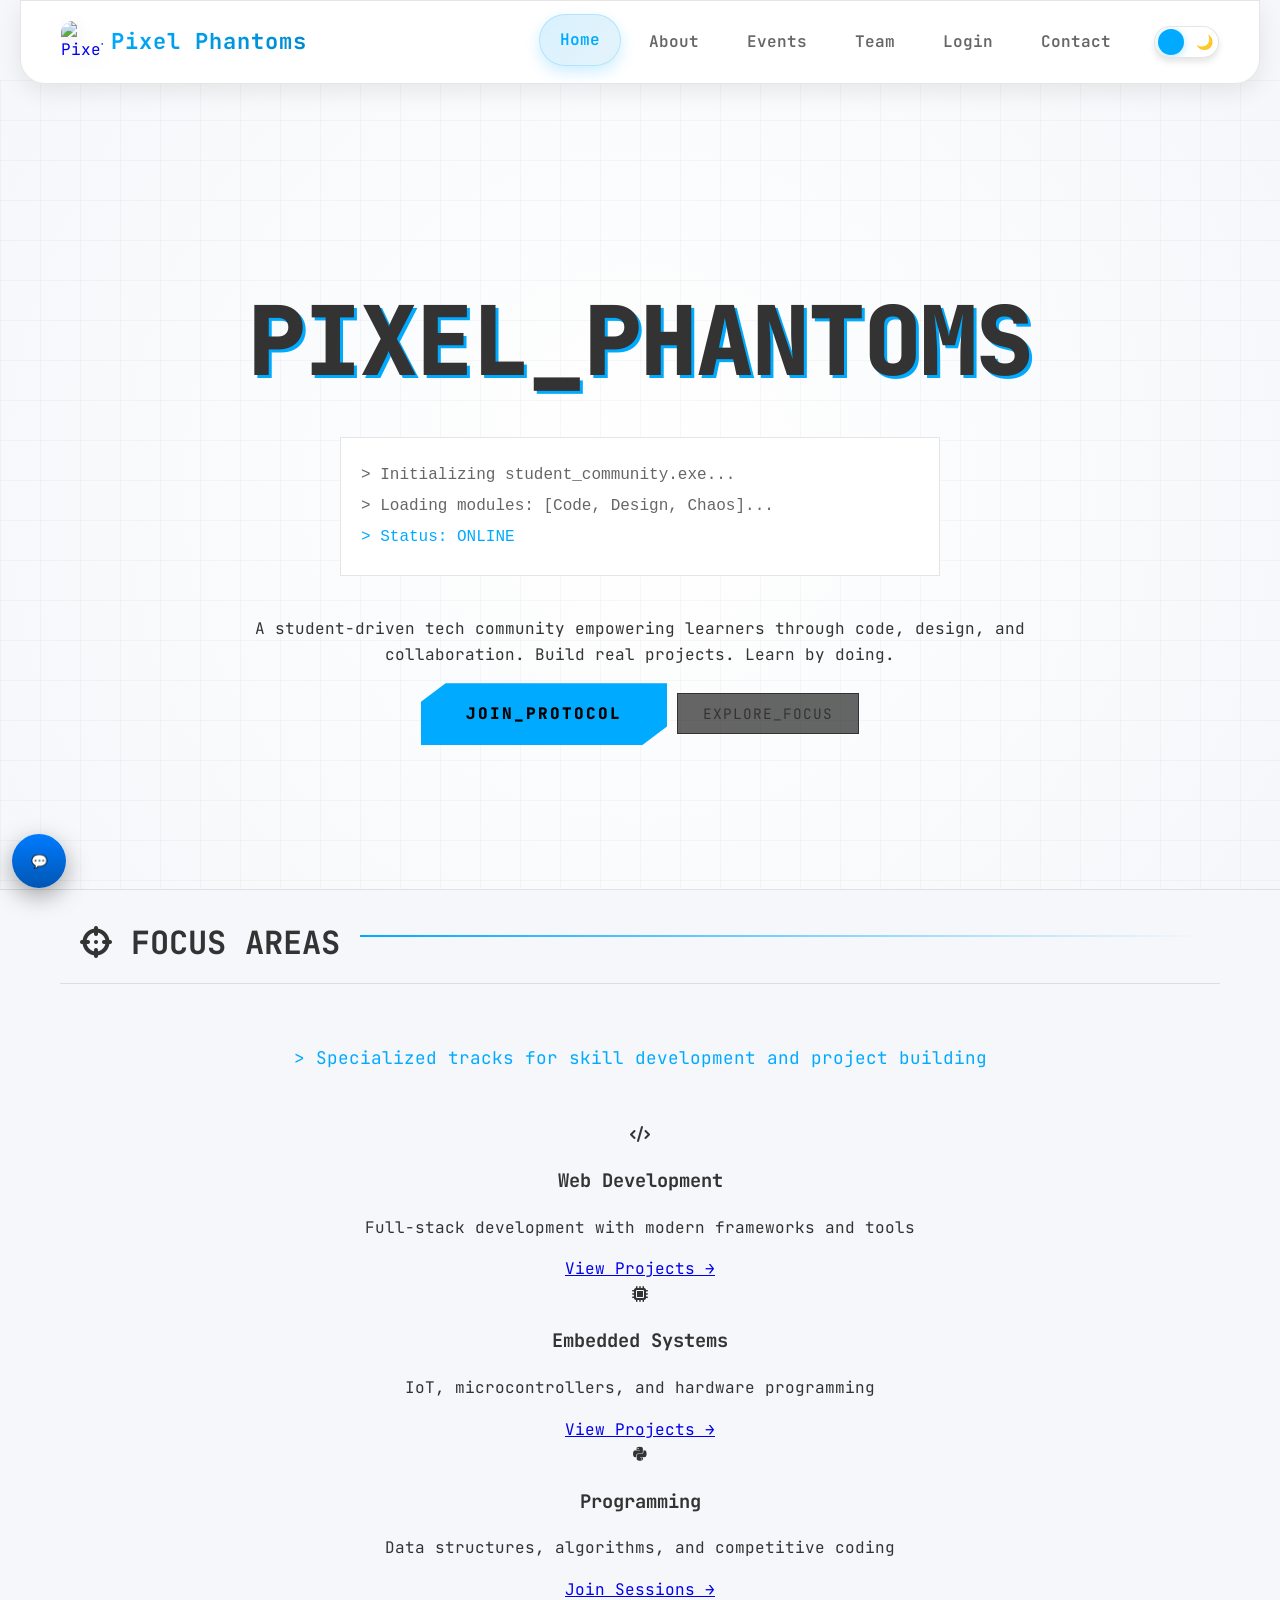
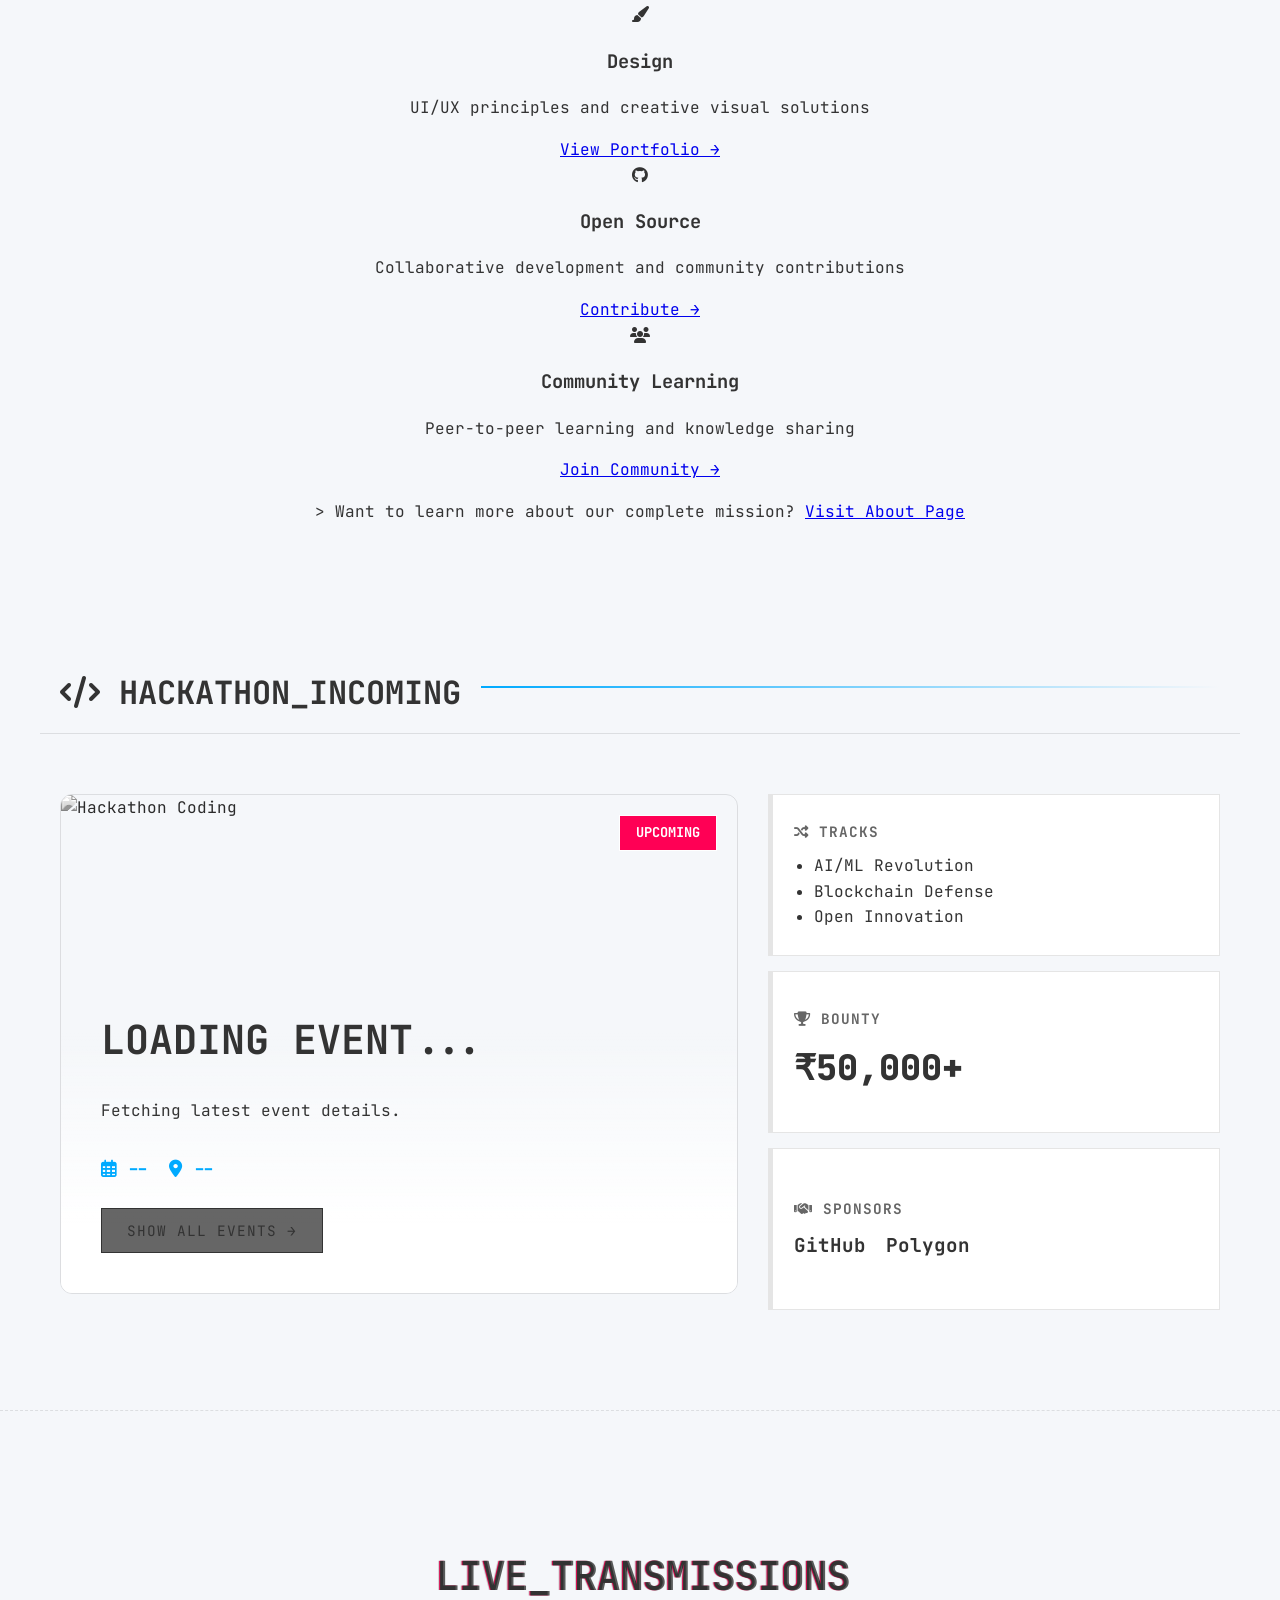
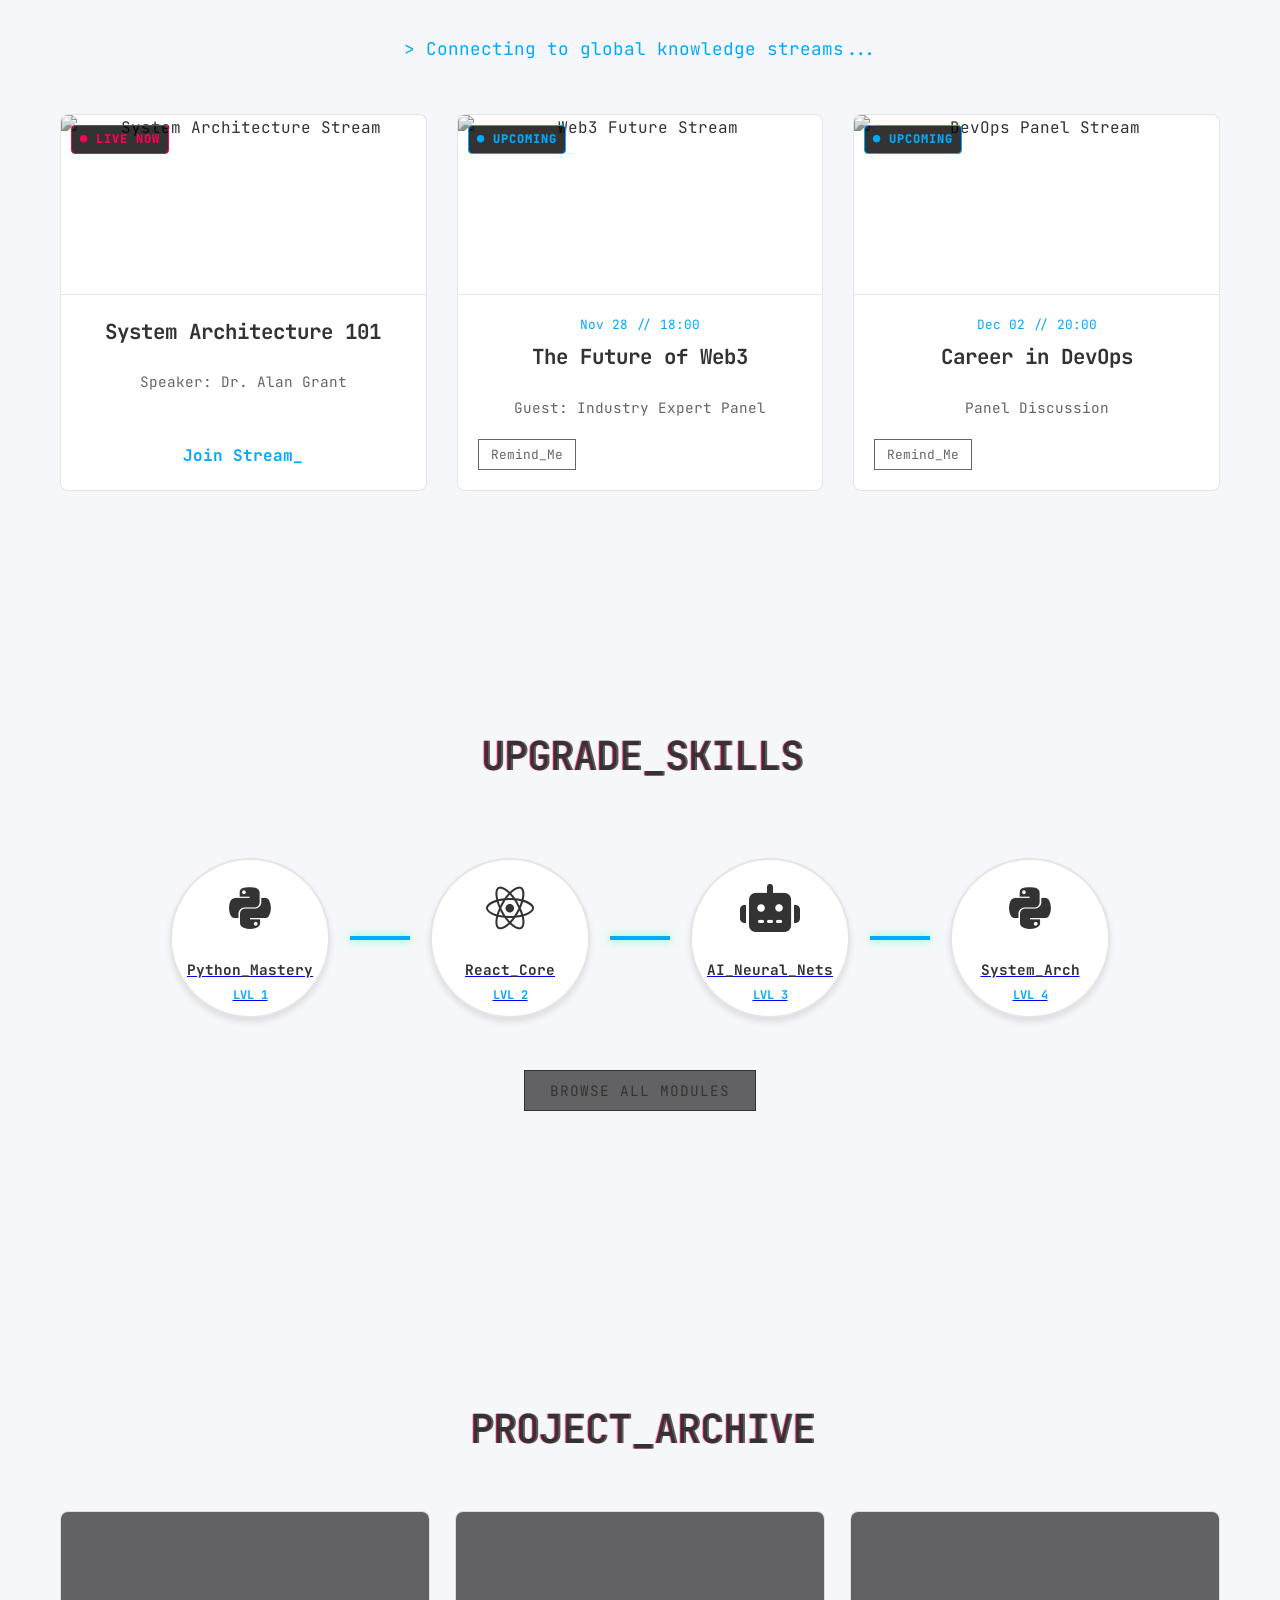
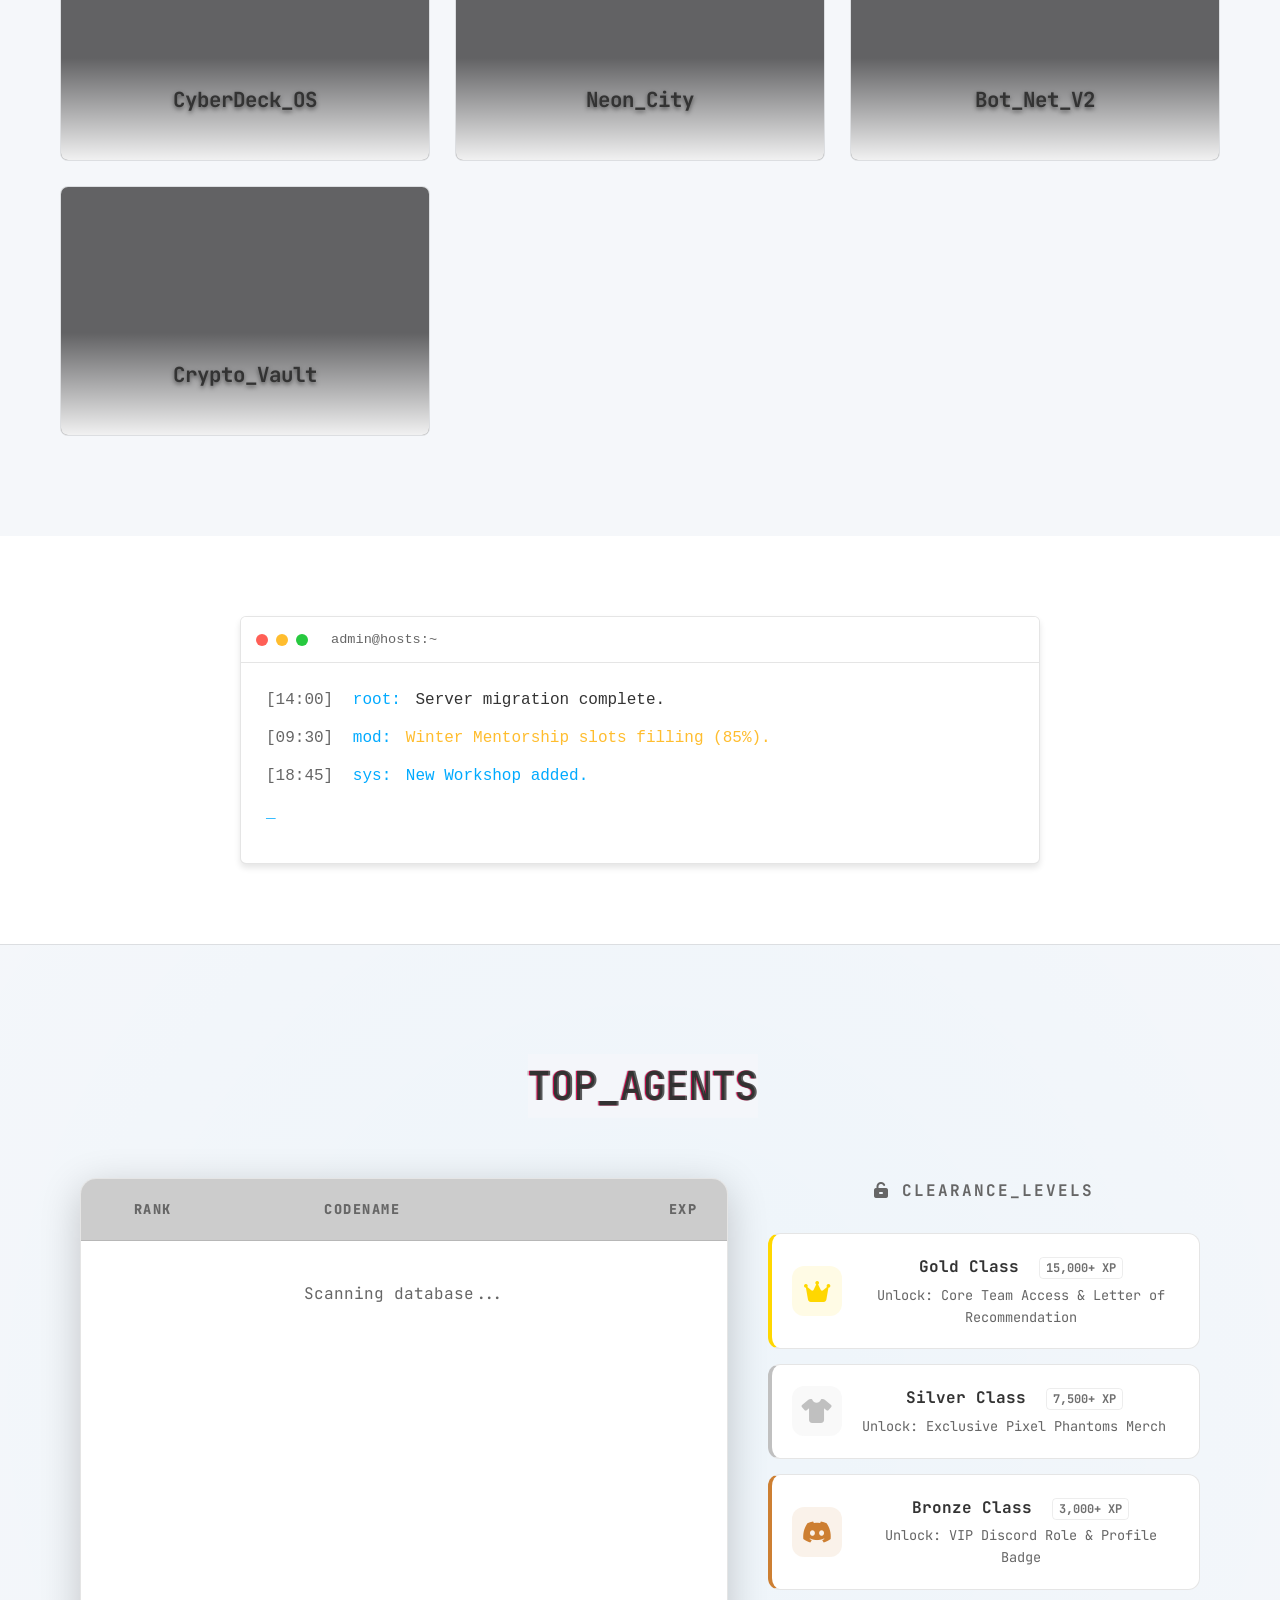
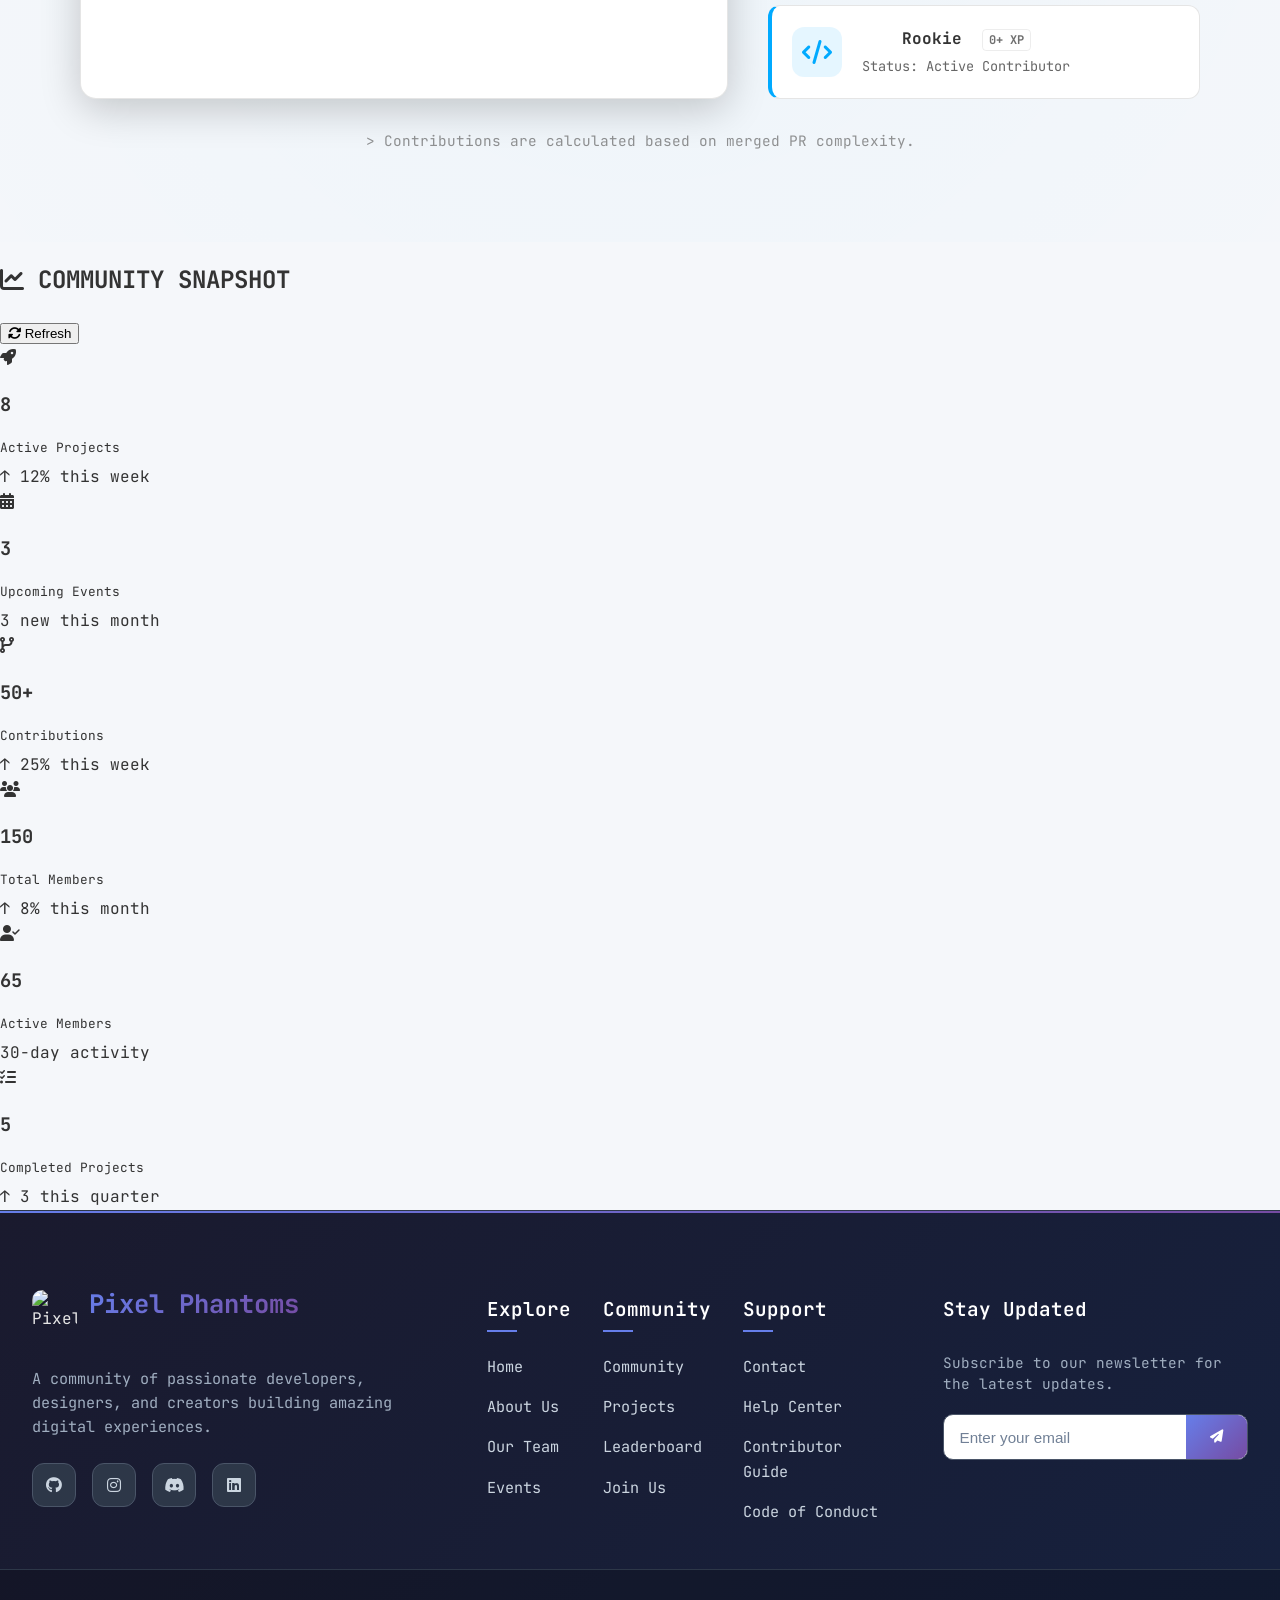
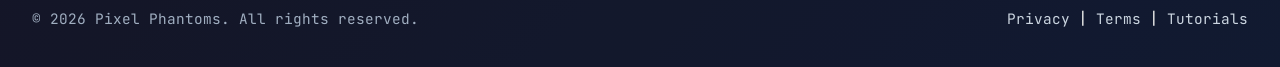
==== commit 6c81379a: "Merge branch 'main' into fix-footer" ====
--- a/index.html
+++ b/index.html
@@ -17,6 +17,7 @@
     <link rel="stylesheet" href="css/scroll-buttons.css" />
     <link rel="stylesheet" href="css/stats-widget.css" />
     <link rel="stylesheet" href="css/keyboard-shortcuts.css" />
+
     <link
       href="https://fonts.googleapis.com/css2?family=JetBrains+Mono:wght@400;700;800&display=swap"
       rel="stylesheet"
@@ -61,530 +62,537 @@
 
     <main id="main-content" tabindex="-1">
       <div class="page-transition-wrapper" data-page="home">
-      <section class="hero-section" id="hero">
-        <div class="grid-overlay" aria-hidden="true"></div>
-        <div class="hero-content">
-          <h1 class="hero-glitch" data-text="PIXEL_PHANTOMS">
-            <span aria-hidden="true">PIXEL_PHANTOMS</span>
-            <span class="sr-only">Pixel Phantoms</span>
-          </h1>
-          <div class="terminal-box" role="status" aria-live="polite">
-            <p class="console-text">> Initializing student_community.exe...</p>
-            <p class="console-text">> Loading modules: [Code, Design, Chaos]...</p>
-            <p class="console-text success">> Status: ONLINE</p>
-          </div>
-
-          <div class="hero-description">
-            <p class="cyber-text">
-              A student-driven tech community empowering learners through code, design, and
-              collaboration.
-              <span class="neon-highlight">Build real projects. Learn by doing.</span>
+        <section class="hero-section" id="hero">
+          <div class="grid-overlay" aria-hidden="true"></div>
+          <div class="hero-content">
+            <h1 class="hero-glitch" data-text="PIXEL_PHANTOMS">
+              <span aria-hidden="true">PIXEL_PHANTOMS</span>
+              <span class="sr-only">Pixel Phantoms</span>
+            </h1>
+            <div class="terminal-box" role="status" aria-live="polite">
+              <p class="console-text">> Initializing student_community.exe...</p>
+              <p class="console-text">> Loading modules: [Code, Design, Chaos]...</p>
+              <p class="console-text success">> Status: ONLINE</p>
+            </div>
+
+            <div class="hero-description">
+              <p class="cyber-text">
+                A student-driven tech community empowering learners through code, design, and
+                collaboration.
+                <span class="neon-highlight">Build real projects. Learn by doing.</span>
+              </p>
+            </div>
+
+            <div class="hero-cta-group">
+              <a href="pages/join-us.html" class="btn-cyber">
+                <span class="btn-content">JOIN_PROTOCOL</span>
+                <span class="btn-glitch" aria-hidden="true"></span>
+                <span class="sr-only">Join Pixel Phantoms Community</span>
+              </a>
+              <a href="#focus-areas" class="btn-hollow">
+                <span class="btn-content">EXPLORE_FOCUS</span>
+              </a>
+            </div>
+          </div>
+        </section>
+
+        <section class="focus-areas" id="focus-areas" aria-labelledby="focus-heading">
+          <div class="container">
+            <div class="section-header-terminal">
+              <h2 id="focus-heading">
+                <i class="fas fa-crosshairs" aria-hidden="true"></i> FOCUS AREAS
+              </h2>
+              <div class="line-scanner" aria-hidden="true"></div>
+            </div>
+
+            <p class="section-sub">
+              > Specialized tracks for skill development and project building
             </p>
-          </div>
-
-          <div class="hero-cta-group">
-            <a href="pages/join-us.html" class="btn-cyber">
-              <span class="btn-content">JOIN_PROTOCOL</span>
-              <span class="btn-glitch" aria-hidden="true"></span>
-              <span class="sr-only">Join Pixel Phantoms Community</span>
-            </a>
-            <a href="#focus-areas" class="btn-hollow">
-              <span class="btn-content">EXPLORE_FOCUS</span>
-            </a>
-          </div>
-        </div>
-      </section>
-
-      <section class="focus-areas" id="focus-areas" aria-labelledby="focus-heading">
-        <div class="container">
+
+            <div class="focus-grid">
+              <div class="focus-card">
+                <div class="focus-icon">
+                  <i class="fas fa-code" aria-hidden="true"></i>
+                </div>
+                <h3>Web Development</h3>
+                <p>Full-stack development with modern frameworks and tools</p>
+                <a href="pages/projects.html" class="focus-link">View Projects →</a>
+              </div>
+
+              <div class="focus-card">
+                <div class="focus-icon">
+                  <i class="fas fa-microchip" aria-hidden="true"></i>
+                </div>
+                <h3>Embedded Systems</h3>
+                <p>IoT, microcontrollers, and hardware programming</p>
+                <a href="pages/projects.html" class="focus-link">View Projects →</a>
+              </div>
+
+              <div class="focus-card">
+                <div class="focus-icon">
+                  <i class="fab fa-python" aria-hidden="true"></i>
+                </div>
+                <h3>Programming</h3>
+                <p>Data structures, algorithms, and competitive coding</p>
+                <a href="pages/events.html" class="focus-link">Join Sessions →</a>
+              </div>
+
+              <div class="focus-card">
+                <div class="focus-icon">
+                  <i class="fas fa-paint-brush" aria-hidden="true"></i>
+                </div>
+                <h3>Design</h3>
+                <p>UI/UX principles and creative visual solutions</p>
+                <a href="pages/projects.html" class="focus-link">View Portfolio →</a>
+              </div>
+
+              <div class="focus-card">
+                <div class="focus-icon">
+                  <i class="fab fa-github" aria-hidden="true"></i>
+                </div>
+                <h3>Open Source</h3>
+                <p>Collaborative development and community contributions</p>
+                <a
+                  href="https://github.com/sayeeg-11/Pixel_Phantoms"
+                  target="_blank"
+                  class="focus-link"
+                  >Contribute →</a
+                >
+              </div>
+
+              <div class="focus-card">
+                <div class="focus-icon">
+                  <i class="fas fa-users" aria-hidden="true"></i>
+                </div>
+                <h3>Community Learning</h3>
+                <p>Peer-to-peer learning and knowledge sharing</p>
+                <a href="pages/join-us.html" class="focus-link">Join Community →</a>
+              </div>
+            </div>
+
+            <div class="focus-footer">
+              <p>
+                > Want to learn more about our complete mission?
+                <a href="/about.html" class="cyber-link">Visit About Page</a>
+              </p>
+            </div>
+          </div>
+        </section>
+
+        <section class="hackathon-spotlight" aria-labelledby="hackathon-heading">
           <div class="section-header-terminal">
-            <h2 id="focus-heading">
-              <i class="fas fa-crosshairs" aria-hidden="true"></i> FOCUS_AREAS
+            <h2 id="hackathon-heading">
+              <i class="fas fa-code" aria-hidden="true"></i> HACKATHON_INCOMING
             </h2>
             <div class="line-scanner" aria-hidden="true"></div>
           </div>
-
-          <p class="section-sub">> Specialized tracks for skill development and project building</p>
-
-          <div class="focus-grid">
-            <div class="focus-card">
-              <div class="focus-icon">
-                <i class="fas fa-code" aria-hidden="true"></i>
-              </div>
-              <h3>Web Development</h3>
-              <p>Full-stack development with modern frameworks and tools</p>
-              <a href="pages/projects.html" class="focus-link">View Projects →</a>
-            </div>
-
-            <div class="focus-card">
-              <div class="focus-icon">
-                <i class="fas fa-microchip" aria-hidden="true"></i>
-              </div>
-              <h3>Embedded Systems</h3>
-              <p>IoT, microcontrollers, and hardware programming</p>
-              <a href="pages/projects.html" class="focus-link">View Projects →</a>
-            </div>
-
-            <div class="focus-card">
-              <div class="focus-icon">
-                <i class="fab fa-python" aria-hidden="true"></i>
-              </div>
-              <h3>Programming</h3>
-              <p>Data structures, algorithms, and competitive coding</p>
-              <a href="pages/events.html" class="focus-link">Join Sessions →</a>
-            </div>
-
-            <div class="focus-card">
-              <div class="focus-icon">
-                <i class="fas fa-paint-brush" aria-hidden="true"></i>
-              </div>
-              <h3>Design</h3>
-              <p>UI/UX principles and creative visual solutions</p>
-              <a href="pages/projects.html" class="focus-link">View Portfolio →</a>
-            </div>
-
-            <div class="focus-card">
-              <div class="focus-icon">
-                <i class="fab fa-github" aria-hidden="true"></i>
-              </div>
-              <h3>Open Source</h3>
-              <p>Collaborative development and community contributions</p>
-              <a
-                href="https://github.com/sayeeg-11/Pixel_Phantoms"
-                target="_blank"
-                class="focus-link"
-                >Contribute →</a
-              >
-            </div>
-
-            <div class="focus-card">
-              <div class="focus-icon">
-                <i class="fas fa-users" aria-hidden="true"></i>
-              </div>
-              <h3>Community Learning</h3>
-              <p>Peer-to-peer learning and knowledge sharing</p>
-              <a href="pages/join-us.html" class="focus-link">Join Community →</a>
-            </div>
-          </div>
-
-          <div class="focus-footer">
-            <p>
-              > Want to learn more about our complete mission?
-              <a href="/about.html" class="cyber-link">Visit About Page</a>
-            </p>
-          </div>
-        </div>
-      </section>
-
-      <section class="hackathon-spotlight" aria-labelledby="hackathon-heading">
-        <div class="section-header-terminal">
-          <h2 id="hackathon-heading">
-            <i class="fas fa-code" aria-hidden="true"></i> HACKATHON_INCOMING
-          </h2>
-          <div class="line-scanner" aria-hidden="true"></div>
-        </div>
-        <div class="hackathon-layout">
-          <div class="hack-main-card" data-tilt>
-            <div class="hack-badge blink" id="home-event-status">UPCOMING</div>
-            <img
-              src="https://picsum.photos/seed/hackathon_hero/800/600"
-              alt="Hackathon Coding"
-              class="hack-bg-img"
-              loading="lazy"
-            />
-            <div class="hack-overlay">
-              <h3 id="home-event-title">Loading Event...</h3>
-              <p id="home-event-desc">Fetching latest event details.</p>
-              <div class="hack-meta">
-                <span id="home-event-date"> <i class="far fa-calendar-alt"></i> -- </span>
-                <span id="home-event-location"> <i class="fas fa-map-marker-alt"></i> -- </span>
-              </div>
-              <a href="events.html" class="btn-hollow">Show All Events →</a>
-            </div>
-          </div>
-          <div class="hack-details-grid">
-            <div class="detail-box track-box">
-              <h4><i class="fas fa-random" aria-hidden="true"></i> Tracks</h4>
-              <ul>
-                <li>AI/ML Revolution</li>
-                <li>Blockchain Defense</li>
-                <li>Open Innovation</li>
-              </ul>
-            </div>
-            <div class="detail-box prize-box">
-              <h4><i class="fas fa-trophy" aria-hidden="true"></i> Bounty</h4>
-              <p class="prize-pool">₹50,000+</p>
-            </div>
-            <div class="detail-box sponsors-box">
-              <h4><i class="fas fa-handshake" aria-hidden="true"></i> Sponsors</h4>
-              <div class="sponsor-logos"><span>GitHub</span> <span>Polygon</span></div>
-            </div>
-          </div>
-        </div>
-      </section>
-
-      <section class="cyber-seminars" aria-labelledby="seminars-heading">
-        <div class="container">
-          <h2 class="section-header-glitch" data-text="LIVE_TRANSMISSIONS" id="seminars-heading">
-            <span aria-hidden="true">LIVE_TRANSMISSIONS</span>
-            <span class="sr-only">Live Transmissions</span>
-          </h2>
-          <p class="section-sub">> Connecting to global knowledge streams...</p>
-
-          <div class="seminar-grid">
-            <div class="seminar-card reveal-card">
-              <div class="sem-status live">● LIVE NOW</div>
+          <div class="hackathon-layout">
+            <div class="hack-main-card" data-tilt>
+              <div class="hack-badge blink" id="home-event-status">UPCOMING</div>
               <img
-                src="https://picsum.photos/seed/tech_talk/400/250"
-                alt="System Architecture Stream"
-                class="sem-img"
+                src="https://picsum.photos/seed/hackathon_hero/800/600"
+                alt="Hackathon Coding"
+                class="hack-bg-img"
                 loading="lazy"
               />
-              <div class="sem-info">
-                <h3>System Architecture 101</h3>
-                <p>Speaker: Dr. Alan Grant</p>
-                <a href="https://discord.com/" target="_blank" rel="noopener" class="link-terminal">
-                  Join Stream<span aria-hidden="true">_</span>
-                </a>
-              </div>
-            </div>
-
-            <div class="seminar-card reveal-card">
-              <div class="sem-status upcoming">● UPCOMING</div>
-              <img
-                src="https://picsum.photos/seed/web3_future/400/250"
-                alt="Web3 Future Stream"
-                class="sem-img"
-                loading="lazy"
-              />
-              <div class="sem-info">
-                <div class="sem-date">Nov 28 // 18:00</div>
-                <h3>The Future of Web3</h3>
-                <p>Guest: Industry Expert Panel</p>
-                <button class="btn-sm">Remind_Me</button>
-              </div>
-            </div>
-
-            <div class="seminar-card reveal-card">
-              <div class="sem-status upcoming">● UPCOMING</div>
-              <img
-                src="https://picsum.photos/seed/devops_career/400/250"
-                alt="DevOps Panel Stream"
-                class="sem-img"
-                loading="lazy"
-              />
-              <div class="sem-info">
-                <div class="sem-date">Dec 02 // 20:00</div>
-                <h3>Career in DevOps</h3>
-                <p>Panel Discussion</p>
-                <button class="btn-sm">Remind_Me</button>
-              </div>
-            </div>
-          </div>
-        </div>
-      </section>
-
-      <section class="skill-tree-section" aria-labelledby="skills-heading" id="modules">
-        <div class="container">
-          <h2 class="section-header-glitch" data-text="UPGRADE_SKILLS" id="skills-heading">
-            <span aria-hidden="true">UPGRADE_SKILLS</span>
-            <span class="sr-only">Upgrade Skills</span>
-          </h2>
-
-          <div class="skill-path-wrapper">
-            <a href="pages/python-road.html" class="skill-node reveal-node">
-              <div class="node-icon">
-                <i class="fab fa-python" aria-hidden="true"></i>
-              </div>
-              <h4>Python_Mastery</h4>
-              <span class="node-level">Lvl 1</span>
-            </a>
-
-            <div class="connector reveal-node" aria-hidden="true"></div>
-
-            <a href="pages/react-road.html" class="skill-node reveal-node">
-              <div class="node-icon">
-                <i class="fab fa-react" aria-hidden="true"></i>
-              </div>
-              <h4>React_Core</h4>
-              <span class="node-level">Lvl 2</span>
-            </a>
-
-            <div class="connector reveal-node" aria-hidden="true"></div>
-
-            <a href="pages/ai-roadmap.html" class="skill-node reveal-node">
-              <div class="node-icon">
-                <i class="fas fa-robot" aria-hidden="true"></i>
-              </div>
-              <h4>AI_Neural_Nets</h4>
-              <span class="node-level">Lvl 3</span>
-            </a>
-
-            <div class="connector reveal-node" aria-hidden="true"></div>
-
-            <a href="pages/system-design-road.html" class="skill-node reveal-node">
-              <div class="node-icon">
-                <i class="fab fa-python" aria-hidden="true"></i>
-              </div>
-              <h4>System_Arch</h4>
-              <span class="node-level">Lvl 4</span>
-            </a>
-            <div class="center-btn">
-              <a href="events.html" class="btn-hollow">Browse All Modules</a>
-            </div>
-          </div>
-        </div>
-      </section>
-
-      <section class="project-mainframe" aria-labelledby="projects-heading">
-        <div class="container">
-          <h2 class="section-header-glitch" data-text="PROJECT_ARCHIVE" id="projects-heading">
-            <span aria-hidden="true">PROJECT_ARCHIVE</span>
-            <span class="sr-only">Project Archive</span>
-          </h2>
-          <div class="project-matrix">
-            <article
-              class="proj-card"
-              style="background-image: url('https://picsum.photos/seed/p1/400/300')"
+              <div class="hack-overlay">
+                <h3 id="home-event-title">Loading Event...</h3>
+                <p id="home-event-desc">Fetching latest event details.</p>
+                <div class="hack-meta">
+                  <span id="home-event-date"> <i class="far fa-calendar-alt"></i> -- </span>
+                  <span id="home-event-location"> <i class="fas fa-map-marker-alt"></i> -- </span>
+                </div>
+                <a href="events.html" class="btn-hollow">Show All Events →</a>
+              </div>
+            </div>
+            <div class="hack-details-grid">
+              <div class="detail-box track-box">
+                <h4><i class="fas fa-random" aria-hidden="true"></i> Tracks</h4>
+                <ul>
+                  <li>AI/ML Revolution</li>
+                  <li>Blockchain Defense</li>
+                  <li>Open Innovation</li>
+                </ul>
+              </div>
+              <div class="detail-box prize-box">
+                <h4><i class="fas fa-trophy" aria-hidden="true"></i> Bounty</h4>
+                <p class="prize-pool">₹50,000+</p>
+              </div>
+              <div class="detail-box sponsors-box">
+                <h4><i class="fas fa-handshake" aria-hidden="true"></i> Sponsors</h4>
+                <div class="sponsor-logos"><span>GitHub</span> <span>Polygon</span></div>
+              </div>
+            </div>
+          </div>
+        </section>
+
+        <section class="cyber-seminars" aria-labelledby="seminars-heading">
+          <div class="container">
+            <h2 class="section-header-glitch" data-text="LIVE_TRANSMISSIONS" id="seminars-heading">
+              <span aria-hidden="true">LIVE_TRANSMISSIONS</span>
+              <span class="sr-only">Live Transmissions</span>
+            </h2>
+            <p class="section-sub">> Connecting to global knowledge streams...</p>
+
+            <div class="seminar-grid">
+              <div class="seminar-card reveal-card">
+                <div class="sem-status live">● LIVE NOW</div>
+                <img
+                  src="https://picsum.photos/seed/tech_talk/400/250"
+                  alt="System Architecture Stream"
+                  class="sem-img"
+                  loading="lazy"
+                />
+                <div class="sem-info">
+                  <h3>System Architecture 101</h3>
+                  <p>Speaker: Dr. Alan Grant</p>
+                  <a
+                    href="https://discord.com/"
+                    target="_blank"
+                    rel="noopener noreferrer"
+                    class="link-terminal"
+                  >
+                    Join Stream<span aria-hidden="true">_</span>
+                  </a>
+                </div>
+              </div>
+
+              <div class="seminar-card reveal-card">
+                <div class="sem-status upcoming">● UPCOMING</div>
+                <img
+                  src="https://picsum.photos/seed/web3_future/400/250"
+                  alt="Web3 Future Stream"
+                  class="sem-img"
+                  loading="lazy"
+                />
+                <div class="sem-info">
+                  <div class="sem-date">Nov 28 // 18:00</div>
+                  <h3>The Future of Web3</h3>
+                  <p>Guest: Industry Expert Panel</p>
+                  <button class="btn-sm">Remind_Me</button>
+                </div>
+              </div>
+
+              <div class="seminar-card reveal-card">
+                <div class="sem-status upcoming">● UPCOMING</div>
+                <img
+                  src="https://picsum.photos/seed/devops_career/400/250"
+                  alt="DevOps Panel Stream"
+                  class="sem-img"
+                  loading="lazy"
+                />
+                <div class="sem-info">
+                  <div class="sem-date">Dec 02 // 20:00</div>
+                  <h3>Career in DevOps</h3>
+                  <p>Panel Discussion</p>
+                  <button class="btn-sm">Remind_Me</button>
+                </div>
+              </div>
+            </div>
+          </div>
+        </section>
+
+        <section class="skill-tree-section" aria-labelledby="skills-heading" id="modules">
+          <div class="container">
+            <h2 class="section-header-glitch" data-text="UPGRADE_SKILLS" id="skills-heading">
+              <span aria-hidden="true">UPGRADE_SKILLS</span>
+              <span class="sr-only">Upgrade Skills</span>
+            </h2>
+
+            <div class="skill-path-wrapper">
+              <a href="pages/python-road.html" class="skill-node reveal-node">
+                <div class="node-icon">
+                  <i class="fab fa-python" aria-hidden="true"></i>
+                </div>
+                <h4>Python_Mastery</h4>
+                <span class="node-level">Lvl 1</span>
+              </a>
+
+              <div class="connector reveal-node" aria-hidden="true"></div>
+
+              <a href="pages/react-road.html" class="skill-node reveal-node">
+                <div class="node-icon">
+                  <i class="fab fa-react" aria-hidden="true"></i>
+                </div>
+                <h4>React_Core</h4>
+                <span class="node-level">Lvl 2</span>
+              </a>
+
+              <div class="connector reveal-node" aria-hidden="true"></div>
+
+              <a href="pages/ai-roadmap.html" class="skill-node reveal-node">
+                <div class="node-icon">
+                  <i class="fas fa-robot" aria-hidden="true"></i>
+                </div>
+                <h4>AI_Neural_Nets</h4>
+                <span class="node-level">Lvl 3</span>
+              </a>
+
+              <div class="connector reveal-node" aria-hidden="true"></div>
+
+              <a href="pages/system-design-road.html" class="skill-node reveal-node">
+                <div class="node-icon">
+                  <i class="fab fa-python" aria-hidden="true"></i>
+                </div>
+                <h4>System_Arch</h4>
+                <span class="node-level">Lvl 4</span>
+              </a>
+              <div class="center-btn">
+                <a href="events.html" class="btn-hollow">Browse All Modules</a>
+              </div>
+            </div>
+          </div>
+        </section>
+
+        <section class="project-mainframe" aria-labelledby="projects-heading">
+          <div class="container">
+            <h2 class="section-header-glitch" data-text="PROJECT_ARCHIVE" id="projects-heading">
+              <span aria-hidden="true">PROJECT_ARCHIVE</span>
+              <span class="sr-only">Project Archive</span>
+            </h2>
+            <div class="project-matrix">
+              <article
+                class="proj-card"
+                style="background-image: url('https://picsum.photos/seed/p1/400/300')"
+              >
+                <div class="proj-content">
+                  <h3>CyberDeck_OS</h3>
+                  <p>A custom Linux distro for hackers.</p>
+                </div>
+              </article>
+              <article
+                class="proj-card"
+                style="background-image: url('https://picsum.photos/seed/p2/400/300')"
+              >
+                <div class="proj-content">
+                  <h3>Neon_City</h3>
+                  <p>WebGL interactive experience.</p>
+                </div>
+              </article>
+              <article
+                class="proj-card"
+                style="background-image: url('https://picsum.photos/seed/p3/400/300')"
+              >
+                <div class="proj-content">
+                  <h3>Bot_Net_V2</h3>
+                  <p>Discord automation bot.</p>
+                </div>
+              </article>
+              <article
+                class="proj-card"
+                style="background-image: url('https://picsum.photos/seed/p4/400/300')"
+              >
+                <div class="proj-content">
+                  <h3>Crypto_Vault</h3>
+                  <p>Secure decentralized storage.</p>
+                </div>
+              </article>
+            </div>
+          </div>
+        </section>
+
+        <section class="terminal-updates" aria-label="Community Updates">
+          <div class="terminal-window">
+            <div class="terminal-header">
+              <span class="dot red" aria-hidden="true"></span>
+              <span class="dot yellow" aria-hidden="true"></span>
+              <span class="dot green" aria-hidden="true"></span>
+              <span class="title">admin@hosts:~</span>
+            </div>
+            <div class="terminal-body">
+              <div class="log-entry">
+                <span class="timestamp">[14:00]</span>
+                <span class="user">root:</span>
+                <span class="msg">Server migration complete.</span>
+              </div>
+              <div class="log-entry">
+                <span class="timestamp">[09:30]</span>
+                <span class="user">mod:</span>
+                <span class="msg warning">Winter Mentorship slots filling (85%).</span>
+              </div>
+              <div class="log-entry">
+                <span class="timestamp">[18:45]</span>
+                <span class="user">sys:</span>
+                <span class="msg highlight">New Workshop added.</span>
+              </div>
+              <div class="typing-indicator" aria-hidden="true">_</div>
+            </div>
+          </div>
+        </section>
+
+        <section class="leaderboard-preview" aria-labelledby="leaderboard-heading" id="leaderboard">
+          <div class="container">
+            <h2 class="section-header-glitch" data-text="TOP_AGENTS" id="leaderboard-heading">
+              <span aria-hidden="true">TOP_AGENTS</span>
+              <span class="sr-only">Top Contributors Leaderboard</span>
+            </h2>
+
+            <div class="lb-layout">
+              <div class="lb-main">
+                <div class="lb-header">
+                  <span>RANK</span>
+                  <span>CODENAME</span>
+                  <span class="text-right">EXP</span>
+                </div>
+                <div class="lb-rows-container" id="lb-rows">
+                  <div class="lb-loader">Scanning database...</div>
+                </div>
+              </div>
+
+              <aside class="league-system" aria-label="Clearance Levels">
+                <h3 class="sys-header">
+                  <i class="fas fa-unlock-alt" aria-hidden="true"></i>
+                  CLEARANCE_LEVELS
+                </h3>
+
+                <div class="league-card gold">
+                  <div class="league-icon">
+                    <i class="fas fa-crown" aria-hidden="true"></i>
+                  </div>
+                  <div class="league-info">
+                    <h4>Gold Class <span class="xp-req">15,000+ XP</span></h4>
+                    <p>Unlock: Core Team Access & Letter of Recommendation</p>
+                  </div>
+                </div>
+
+                <div class="league-card silver">
+                  <div class="league-icon">
+                    <i class="fas fa-tshirt" aria-hidden="true"></i>
+                  </div>
+                  <div class="league-info">
+                    <h4>Silver Class <span class="xp-req">7,500+ XP</span></h4>
+                    <p>Unlock: Exclusive Pixel Phantoms Merch</p>
+                  </div>
+                </div>
+
+                <div class="league-card bronze">
+                  <div class="league-icon">
+                    <i class="fab fa-discord" aria-hidden="true"></i>
+                  </div>
+                  <div class="league-info">
+                    <h4>Bronze Class <span class="xp-req">3,000+ XP</span></h4>
+                    <p>Unlock: VIP Discord Role & Profile Badge</p>
+                  </div>
+                </div>
+
+                <div class="league-card rookie">
+                  <div class="league-icon">
+                    <i class="fas fa-code" aria-hidden="true"></i>
+                  </div>
+                  <div class="league-info">
+                    <h4>Rookie <span class="xp-req">0+ XP</span></h4>
+                    <p>Status: Active Contributor</p>
+                  </div>
+                </div>
+              </aside>
+            </div>
+
+            <p class="lb-footer">> Contributions are calculated based on merged PR complexity.</p>
+          </div>
+        </section>
+
+        <!-- QUICK STATS WIDGET FOR HOME PAGE -->
+        <section class="quick-stats-widget" id="home-quick-stats">
+          <div class="widget-header">
+            <h2 class="widget-title"><i class="fas fa-chart-line"></i> COMMUNITY SNAPSHOT</h2>
+            <button class="widget-refresh" onclick="refreshHomeStats()">
+              <i class="fas fa-sync-alt"></i> Refresh
+            </button>
+          </div>
+
+          <div class="stats-grid">
+            <div
+              button="stat-card"
+              id="active-projects-card"
+              onclick="window.location.href = 'pages/projects.html'"
             >
-              <div class="proj-content">
-                <h3>CyberDeck_OS</h3>
-                <p>A custom Linux distro for hackers.</p>
-              </div>
-            </article>
-            <article
-              class="proj-card"
-              style="background-image: url('https://picsum.photos/seed/p2/400/300')"
+              <div class="stat-icon">
+                <i class="fas fa-rocket"></i>
+              </div>
+              <h3 class="stat-value" id="home-active-projects">8</h3>
+              <p class="stat-label">Active Projects</p>
+              <div class="stat-trend">
+                <span class="trend-up">↑ 12% this week</span>
+              </div>
+            </div>
+
+            <div
+              class="stat-card"
+              id="upcoming-events-card"
+              onclick="window.location.href = 'pages/events.html'"
             >
-              <div class="proj-content">
-                <h3>Neon_City</h3>
-                <p>WebGL interactive experience.</p>
-              </div>
-            </article>
-            <article
-              class="proj-card"
-              style="background-image: url('https://picsum.photos/seed/p3/400/300')"
+              <div class="stat-icon">
+                <i class="fas fa-calendar-alt"></i>
+              </div>
+              <h3 class="stat-value" id="home-upcoming-events">3</h3>
+              <p class="stat-label">Upcoming Events</p>
+              <div class="stat-trend">
+                <span class="trend-neutral">3 new this month</span>
+              </div>
+            </div>
+
+            <div
+              class="stat-card"
+              id="recent-contributions-card"
+              onclick="window.open('https://github.com/sayeeg-11/Pixel_Phantoms', '_blank')"
             >
-              <div class="proj-content">
-                <h3>Bot_Net_V2</h3>
-                <p>Discord automation bot.</p>
-              </div>
-            </article>
-            <article
-              class="proj-card"
-              style="background-image: url('https://picsum.photos/seed/p4/400/300')"
+              <div class="stat-icon">
+                <i class="fas fa-code-branch" aria-hidden="true"></i>
+              </div>
+              <h3 class="stat-value" id="home-recent-contributions">50+</h3>
+              <p class="stat-label">Contributions</p>
+              <div class="stat-trend">
+                <span class="trend-up">↑ 25% this week</span>
+              </div>
+            </div>
+
+            <div
+              class="stat-card"
+              id="total-members-card"
+              onclick="window.location.href = 'pages/join-us.html'"
             >
-              <div class="proj-content">
-                <h3>Crypto_Vault</h3>
-                <p>Secure decentralized storage.</p>
-              </div>
-            </article>
-          </div>
-        </div>
-      </section>
-
-      <section class="terminal-updates" aria-label="Community Updates">
-        <div class="terminal-window">
-          <div class="terminal-header">
-            <span class="dot red" aria-hidden="true"></span>
-            <span class="dot yellow" aria-hidden="true"></span>
-            <span class="dot green" aria-hidden="true"></span>
-            <span class="title">admin@hosts:~</span>
-          </div>
-          <div class="terminal-body">
-            <div class="log-entry">
-              <span class="timestamp">[14:00]</span>
-              <span class="user">root:</span>
-              <span class="msg">Server migration complete.</span>
-            </div>
-            <div class="log-entry">
-              <span class="timestamp">[09:30]</span>
-              <span class="user">mod:</span>
-              <span class="msg warning">Winter Mentorship slots filling (85%).</span>
-            </div>
-            <div class="log-entry">
-              <span class="timestamp">[18:45]</span>
-              <span class="user">sys:</span>
-              <span class="msg highlight">New Workshop added.</span>
-            </div>
-            <div class="typing-indicator" aria-hidden="true">_</div>
-          </div>
-        </div>
-      </section>
-
-      <section class="leaderboard-preview" aria-labelledby="leaderboard-heading" id="leaderboard">
-        <div class="container">
-          <h2 class="section-header-glitch" data-text="TOP_AGENTS" id="leaderboard-heading">
-            <span aria-hidden="true">TOP_AGENTS</span>
-            <span class="sr-only">Top Contributors Leaderboard</span>
-          </h2>
-
-          <div class="lb-layout">
-            <div class="lb-main">
-              <div class="lb-header">
-                <span>RANK</span>
-                <span>CODENAME</span>
-                <span class="text-right">EXP</span>
-              </div>
-              <div class="lb-rows-container" id="lb-rows">
-                <div class="lb-loader">Scanning database...</div>
-              </div>
-            </div>
-
-            <aside class="league-system" aria-label="Clearance Levels">
-              <h3 class="sys-header">
-                <i class="fas fa-unlock-alt" aria-hidden="true"></i>
-                CLEARANCE_LEVELS
-              </h3>
-
-              <div class="league-card gold">
-                <div class="league-icon">
-                  <i class="fas fa-crown" aria-hidden="true"></i>
-                </div>
-                <div class="league-info">
-                  <h4>Gold Class <span class="xp-req">15,000+ XP</span></h4>
-                  <p>Unlock: Core Team Access & Letter of Recommendation</p>
-                </div>
-              </div>
-
-              <div class="league-card silver">
-                <div class="league-icon">
-                  <i class="fas fa-tshirt" aria-hidden="true"></i>
-                </div>
-                <div class="league-info">
-                  <h4>Silver Class <span class="xp-req">7,500+ XP</span></h4>
-                  <p>Unlock: Exclusive Pixel Phantoms Merch</p>
-                </div>
-              </div>
-
-              <div class="league-card bronze">
-                <div class="league-icon">
-                  <i class="fab fa-discord" aria-hidden="true"></i>
-                </div>
-                <div class="league-info">
-                  <h4>Bronze Class <span class="xp-req">3,000+ XP</span></h4>
-                  <p>Unlock: VIP Discord Role & Profile Badge</p>
-                </div>
-              </div>
-
-              <div class="league-card rookie">
-                <div class="league-icon">
-                  <i class="fas fa-code" aria-hidden="true"></i>
-                </div>
-                <div class="league-info">
-                  <h4>Rookie <span class="xp-req">0+ XP</span></h4>
-                  <p>Status: Active Contributor</p>
-                </div>
-              </div>
-            </aside>
-          </div>
-
-          <p class="lb-footer">> Contributions are calculated based on merged PR complexity.</p>
-        </div>
-      </section>
-
-      <!-- QUICK STATS WIDGET FOR HOME PAGE -->
-      <section class="quick-stats-widget" id="home-quick-stats">
-        <div class="widget-header">
-          <h2 class="widget-title"><i class="fas fa-chart-line"></i> COMMUNITY SNAPSHOT</h2>
-          <button class="widget-refresh" onclick="refreshHomeStats()">
-            <i class="fas fa-sync-alt"></i> Refresh
-          </button>
-        </div>
-
-        <div class="stats-grid">
-          <div
-            class="stat-card"
-            id="active-projects-card"
-            onclick="window.location.href = 'pages/projects.html'"
-          >
-            <div class="stat-icon">
-              <i class="fas fa-rocket"></i>
-            </div>
-            <h3 class="stat-value" id="home-active-projects">8</h3>
-            <p class="stat-label">Active Projects</p>
-            <div class="stat-trend">
-              <span class="trend-up">↑ 12% this week</span>
-            </div>
-          </div>
-
-          <div
-            class="stat-card"
-            id="upcoming-events-card"
-            onclick="window.location.href = 'pages/events.html'"
-          >
-            <div class="stat-icon">
-              <i class="fas fa-calendar-alt"></i>
-            </div>
-            <h3 class="stat-value" id="home-upcoming-events">3</h3>
-            <p class="stat-label">Upcoming Events</p>
-            <div class="stat-trend">
-              <span class="trend-neutral">3 new this month</span>
-            </div>
-          </div>
-
-          <div
-            class="stat-card"
-            id="recent-contributions-card"
-            onclick="window.open('https://github.com/sayeeg-11/Pixel_Phantoms', '_blank')"
-          >
-            <div class="stat-icon">
-              <i class="fas fa-code-branch"></i>
-            </div>
-            <h3 class="stat-value" id="home-recent-contributions">50+</h3>
-            <p class="stat-label">Contributions</p>
-            <div class="stat-trend">
-              <span class="trend-up">↑ 25% this week</span>
-            </div>
-          </div>
-
-          <div
-            class="stat-card"
-            id="total-members-card"
-            onclick="window.location.href = 'pages/join-us.html'"
-          >
-            <div class="stat-icon">
-              <i class="fas fa-users"></i>
-            </div>
-            <h3 class="stat-value" id="home-total-members">150</h3>
-            <p class="stat-label">Total Members</p>
-            <div class="stat-trend">
-              <span class="trend-up">↑ 8% this month</span>
-            </div>
-          </div>
-
-          <div
-            class="stat-card"
-            id="active-members-card"
-            onclick="window.location.href = 'pages/projects.html'"
-          >
-            <div class="stat-icon">
-              <i class="fas fa-user-check"></i>
-            </div>
-            <h3 class="stat-value" id="home-active-members">65</h3>
-            <p class="stat-label">Active Members</p>
-            <div class="stat-trend">
-              <span class="trend-neutral">30-day activity</span>
-            </div>
-          </div>
-
-          <div
-            class="stat-card"
-            id="completed-projects-card"
-            onclick="window.location.href = 'pages/projects.html'"
-          >
-            <div class="stat-icon">
-              <i class="fas fa-tasks"></i>
-            </div>
-            <h3 class="stat-value" id="home-completed-projects">5</h3>
-            <p class="stat-label">Completed Projects</p>
-            <div class="stat-trend">
-              <span class="trend-up">↑ 3 this quarter</span>
-            </div>
-          </div>
-        </div>
-      </section>
-    </div>
+              <div class="stat-icon">
+                <i class="fas fa-users"></i>
+              </div>
+              <h3 class="stat-value" id="home-total-members">150</h3>
+              <p class="stat-label">Total Members</p>
+              <div class="stat-trend">
+                <span class="trend-up">↑ 8% this month</span>
+              </div>
+            </div>
+
+            <div
+              class="stat-card"
+              id="active-members-card"
+              onclick="window.location.href = 'pages/projects.html'"
+            >
+              <div class="stat-icon">
+                <i class="fas fa-user-check"></i>
+              </div>
+              <h3 class="stat-value" id="home-active-members">65</h3>
+              <p class="stat-label">Active Members</p>
+              <div class="stat-trend">
+                <span class="trend-neutral">30-day activity</span>
+              </div>
+            </div>
+
+            <div
+              class="stat-card"
+              id="completed-projects-card"
+              onclick="window.location.href = 'pages/projects.html'"
+            >
+              <div class="stat-icon">
+                <i class="fas fa-tasks"></i>
+              </div>
+              <h3 class="stat-value" id="home-completed-projects">5</h3>
+              <p class="stat-label">Completed Projects</p>
+              <div class="stat-trend">
+                <span class="trend-up">↑ 3 this quarter</span>
+              </div>
+            </div>
+          </div>
+        </section>
+      </div>
     </main>
 
     <div id="footer-placeholder"></div>
@@ -732,93 +740,50 @@
       });
     </script>
 
-
     <!--script src="js/feedback.js"></script>-->
-    
+
     <script src="js/scroll-progress.js"></script>
-    
-    
+
     <div id="feedback-widget">
       <button id="feedback-toggle">💬</button>
-
-      <div id="feedback-panel">
-        <div class="ff-header">
-          <h3>Send Feedback</h3>
-          <button type="button" id="feedback-close" class="ff-close">✕</button>
-        </div>
-
-        <form id="feedback-form">
-          <label>Your Name</label>
-          <input type="text" name="username" required />
-
-          <label>Your Email</label>
-          <input type="email" name="email" required />
-
-          <label>Your Suggestion</label>
-          <textarea name="message" required></textarea>
-
-          <div class="ff-rating">
-            <span class="rating-label">Rating</span>
-
-            <div id="star-rating">
-              <button type="button" class="star">★</button>
-              <button type="button" class="star">★</button>
-              <button type="button" class="star">★</button>
-              <button type="button" class="star">★</button>
-              <button type="button" class="star">★</button>
-            </div>
-          </div>
-
-          <div class="ff-actions">
-            <button type="submit" class="btn-cyber small">Submit</button>
-          </div>
-
-          <p id="feedback-status" class="ff-status"></p>
-        </form>
-      </div>
     </div>
     <script src="js/feedback-widget.js"></script>
 
-    
     <script>
       document.addEventListener('DOMContentLoaded', function () {
         const text = 'PIXEL_PHANTOMS';
         const target = document.getElementById('typewriter-text');
-        let index = 0;
-        let isDeleting = false;
-
-        function type() {
-          const currentText = isDeleting
-            ? text.substring(0, index - 1)
-            : text.substring(0, index + 1);
-
-          target.textContent = currentText;
-          target.setAttribute('data-text', currentText);
-
-          index = isDeleting ? index - 1 : index + 1;
-
-          let typeSpeed = 200;
-          if (isDeleting) {
-            typeSpeed = 100;
+        if (target) {
+          let index = 0,
+            isDeleting = false;
+
+          function type() {
+            const text = 'PIXEL_PHANTOMS';
+            const currentText = isDeleting
+              ? text.substring(0, index - 1)
+              : text.substring(0, index + 1);
+
+            target.textContent = currentText;
+            target.setAttribute('data-text', currentText);
+
+            index = isDeleting ? index - 1 : index + 1;
+            let typeSpeed = isDeleting ? 100 : 200;
+
+            if (!isDeleting && index === text.length) ((typeSpeed = 1000), (isDeleting = true));
+            else if (isDeleting && index === 0) ((typeSpeed = 100), (isDeleting = false));
+
+            setTimeout(type, typeSpeed);
           }
 
-          if (!isDeleting && index === text.length) {
-            typeSpeed = 1000;
-            isDeleting = true;
-          } else if (isDeleting && index === 0) {
-            isDeleting = false;
-            typeSpeed = 100;
-          }
-
-          setTimeout(type, typeSpeed);
+          type();
         }
-
-        type();
       });
     </script>
 
     <script src="js/page-transitions.js" defer></script>
-    <script src="js/keyboard-shortcuts.js"></script>
+    <script src="js/feedback-modal.js" defer></script>
+    <script src="js/keyboard-shortcuts.js" defer></script>
+
     <script>
       const currentPage = location.pathname.split('/').pop();
 
--- a/css/animations.css
+++ b/css/animations.css
@@ -0,0 +1,124 @@
+/*
+Project: Pixel Phantoms Website
+Issue #519: Page Transition Animations
+File: css/animations.css
+
+Purpose: Provide reusable page transition classes and utilities.
+Requirements implemented:
+ - fade, slide-in-from-right, slide-out-to-left (default combined 'fade-slide')
+ - duration: 300ms (configurable via CSS variable)
+ - prefer-reduced-motion support
+ - GPU-accelerated properties only (transform, opacity)
+ - will-change for performance hints
+ - backface-visibility to prevent flicker and contain for layout isolation
+*/
+
+:root {
+  /* Default duration, can be overridden by a page or script */
+  --page-transition-duration: 300ms;
+  --page-transition-easing: cubic-bezier(0.4, 0.0, 0.2, 1);
+}
+
+/* A wrapper around page content. Keep it relative so children can be positioned. */
+.page-transition-wrapper {
+  position: relative;
+  overflow: hidden; /* prevent scrollbars during slide animations */
+  contain: layout; /* improve rendering performance */
+  -webkit-backface-visibility: hidden;
+  backface-visibility: hidden;
+}
+
+/* Base state for entering pages (before animation starts) */
+.page-enter {
+  opacity: 0;
+  transform: translateX(6%); /* subtle offset for slide effect */
+  will-change: transform, opacity;
+}
+
+/* Active entering state (animation applied) */
+.page-enter-active {
+  transition: opacity var(--page-transition-duration) var(--page-transition-easing),
+              transform var(--page-transition-duration) var(--page-transition-easing);
+  opacity: 1;
+  transform: translateX(0);
+}
+
+/* Base state for exiting pages (before animation starts) */
+.page-exit {
+  opacity: 1;
+  transform: translateX(0);
+  will-change: transform, opacity;
+}
+
+/* Active exiting state (animation applied) */
+.page-exit-active {
+  transition: opacity var(--page-transition-duration) var(--page-transition-easing),
+              transform var(--page-transition-duration) var(--page-transition-easing);
+  opacity: 0;
+  transform: translateX(-6%); /* slide slightly left when leaving */
+  pointer-events: none; /* avoid interactions during exit */
+}
+
+/* Alternative utility classes for purely fading (no slide) */
+.fade-enter { opacity: 0; }
+.fade-enter-active { opacity: 1; transition: opacity var(--page-transition-duration) var(--page-transition-easing); }
+.fade-exit { opacity: 1; }
+.fade-exit-active { opacity: 0; transition: opacity var(--page-transition-duration) var(--page-transition-easing); pointer-events: none; }
+
+/* Developer helper: fast reduced-motion fallback */
+@media (prefers-reduced-motion: reduce) {
+  :root { --page-transition-duration: 1ms; }
+  .page-enter, .page-enter-active, .page-exit, .page-exit-active,
+  .fade-enter, .fade-enter-active, .fade-exit, .fade-exit-active {
+    transition: none !important;
+    transform: none !important;
+    opacity: 1 !important;
+  }
+}
+
+/* Loading spinner overlay (optional) */
+.page-loading-overlay {
+  position: fixed;
+  inset: 0;
+  display: flex;
+  align-items: center;
+  justify-content: center;
+  background: rgba(0, 0, 0, 0.3);
+  z-index: 9999;
+  opacity: 0;
+  pointer-events: none;
+  transition: opacity calc(var(--page-transition-duration) / 2) var(--page-transition-easing);
+}
+.page-loading-overlay.show {
+  opacity: 1;
+  pointer-events: auto;
+}
+
+.page-loading-spinner {
+  width: 36px;
+  height: 36px;
+  border-radius: 50%;
+  border: 4px solid rgba(255,255,255,0.3);
+  border-top-color: #fff;
+  animation: spin 1s linear infinite;
+  -webkit-backface-visibility: hidden;
+  backface-visibility: hidden;
+}
+
+@keyframes spin {
+  to { transform: rotate(360deg); }
+}
+
+/* Respect reduced motion for the spinner too */
+@media (prefers-reduced-motion: reduce) {
+  .page-loading-spinner { animation: none; }
+}
+
+/* Accessibility: visually-hidden utility (if needed) */
+.visually-hidden {
+  position: absolute !important;
+  height: 1px; width: 1px;
+  overflow: hidden;
+  clip: rect(1px, 1px, 1px, 1px);
+  white-space: nowrap;
+}
--- a/css/share-button.css
+++ b/css/share-button.css
@@ -0,0 +1,433 @@
+/* ====================================================
+   SHARE BUTTON - Updated with Scroll Behavior
+   ==================================================== */
+
+/* Floating Share Button Container */
+.share-button-container {
+  position: fixed !important;
+  bottom: 85px !important;
+  right: 20px !important;
+  z-index: 1000 !important;
+  display: flex;
+  flex-direction: column;
+  align-items: flex-end;
+  gap: 10px;
+  transition: bottom 0.3s cubic-bezier(0.4, 0, 0.2, 1) !important;
+}
+
+/* Share button moves up when scrolled */
+.share-button-container.scrolled {
+  bottom: 85px !important;
+}
+
+/* Main Share Button */
+.share-button-main {
+  width: 56px;
+  height: 56px;
+  border-radius: 50%;
+  background: linear-gradient(135deg, var(--accent-color) 0%, var(--accent-secondary) 100%);
+  border: none;
+  color: white;
+  font-size: 24px;
+  cursor: pointer;
+  display: flex;
+  align-items: center;
+  justify-content: center;
+  box-shadow: 0 4px 20px rgba(0, 170, 255, 0.3);
+  transition: all 0.4s cubic-bezier(0.4, 0, 0.2, 1);
+  position: relative;
+  overflow: hidden;
+}
+
+.share-button-main:hover {
+  transform: scale(1.1) rotate(10deg);
+  box-shadow: 0 6px 30px rgba(0, 170, 255, 0.4);
+}
+
+.share-button-main:active {
+  transform: scale(0.95);
+}
+
+.share-button-main::before {
+  content: '';
+  position: absolute;
+  top: 0;
+  left: -100%;
+  width: 100%;
+  height: 100%;
+  background: linear-gradient(90deg, transparent, rgba(255, 255, 255, 0.2), transparent);
+  transition: left 0.6s;
+}
+
+.share-button-main:hover::before {
+  left: 100%;
+}
+
+.share-button-main .share-icon {
+  transition: transform 0.3s ease;
+}
+
+.share-button-main:hover .share-icon {
+  transform: scale(1.2);
+}
+
+/* Share Options Panel */
+.share-options {
+  display: flex;
+  flex-direction: column;
+  gap: 10px;
+  background: var(--card-bg);
+  border: 1px solid var(--border-color);
+  border-radius: 16px;
+  padding: 15px;
+  box-shadow: 0 10px 40px rgba(0, 0, 0, 0.2);
+  backdrop-filter: blur(10px);
+  transform: translateY(20px) scale(0.95);
+  opacity: 0;
+  visibility: hidden;
+  transition: all 0.3s cubic-bezier(0.4, 0, 0.2, 1);
+  position: absolute;
+  bottom: 70px;
+  right: 0;
+  min-width: 200px;
+  z-index: 1005 !important;
+  max-height: calc(100vh - 150px);
+  overflow-y: auto;
+}
+
+.share-options.active {
+  transform: translateY(0) scale(1);
+  opacity: 1;
+  visibility: visible;
+}
+
+.share-options-header {
+  display: flex;
+  justify-content: space-between;
+  align-items: center;
+  margin-bottom: 10px;
+  padding-bottom: 10px;
+  border-bottom: 1px solid var(--border-color);
+}
+
+.share-options-header h4 {
+  margin: 0;
+  font-size: 14px;
+  color: var(--text-primary);
+  font-weight: 600;
+  text-transform: uppercase;
+  letter-spacing: 1px;
+}
+
+.close-share-options {
+  background: none;
+  border: none;
+  color: var(--text-secondary);
+  font-size: 20px;
+  cursor: pointer;
+  padding: 0;
+  width: 24px;
+  height: 24px;
+  display: flex;
+  align-items: center;
+  justify-content: center;
+  border-radius: 4px;
+  transition: all 0.3s ease;
+}
+
+.close-share-options:hover {
+  color: var(--accent-color);
+  background: rgba(0, 170, 255, 0.1);
+}
+
+/* Share Option Items */
+.share-option {
+  display: flex;
+  align-items: center;
+  gap: 12px;
+  padding: 12px 15px;
+  background: transparent;
+  border: 1px solid transparent;
+  border-radius: 12px;
+  cursor: pointer;
+  transition: all 0.3s ease;
+  text-decoration: none;
+  color: var(--text-primary);
+  font-weight: 500;
+  font-size: 14px;
+}
+
+.share-option:hover {
+  background: rgba(0, 170, 255, 0.1);
+  border-color: var(--accent-color);
+  transform: translateX(-5px);
+}
+
+.share-option i {
+  font-size: 18px;
+  width: 24px;
+  text-align: center;
+}
+
+.share-option.copy-link i {
+  color: #666;
+}
+
+.share-option.twitter i {
+  color: #1da1f2;
+}
+
+.share-option.linkedin i {
+  color: #0077b5;
+}
+
+.share-option.whatsapp i {
+  color: #25d366;
+}
+
+.share-option.facebook i {
+  color: #4267b2;
+}
+
+.share-option.email i {
+  color: #ea4335;
+}
+
+/* Success/Error Notifications */
+.share-notification {
+  position: fixed;
+  bottom: 100px;
+  right: 30px;
+  background: var(--card-bg);
+  border: 1px solid var(--border-color);
+  border-radius: 12px;
+  padding: 15px 20px;
+  box-shadow: 0 8px 30px rgba(0, 0, 0, 0.2);
+  backdrop-filter: blur(10px);
+  z-index: 1006;
+  display: flex;
+  align-items: center;
+  gap: 12px;
+  min-width: 300px;
+  transform: translateX(100%);
+  opacity: 0;
+  animation: slideInNotification 0.4s cubic-bezier(0.4, 0, 0.2, 1) forwards;
+}
+
+.share-notification.hidden {
+  animation: slideOutNotification 0.4s cubic-bezier(0.4, 0, 0.2, 1) forwards;
+}
+
+.share-notification.success {
+  border-left: 4px solid #00ff88;
+}
+
+.share-notification.error {
+  border-left: 4px solid #ff4444;
+}
+
+.share-notification i {
+  font-size: 20px;
+}
+
+.share-notification.success i {
+  color: #00ff88;
+}
+
+.share-notification.error i {
+  color: #ff4444;
+}
+
+.share-notification-content {
+  flex: 1;
+}
+
+.share-notification-content h5 {
+  margin: 0 0 5px 0;
+  font-size: 14px;
+  font-weight: 600;
+  color: var(--text-primary);
+}
+
+.share-notification-content p {
+  margin: 0;
+  font-size: 12px;
+  color: var(--text-secondary);
+}
+
+.close-notification {
+  background: none;
+  border: none;
+  color: var(--text-secondary);
+  cursor: pointer;
+  font-size: 18px;
+  padding: 0;
+  width: 24px;
+  height: 24px;
+  display: flex;
+  align-items: center;
+  justify-content: center;
+  border-radius: 4px;
+  transition: all 0.3s ease;
+}
+
+.close-notification:hover {
+  color: var(--accent-color);
+  background: rgba(0, 170, 255, 0.1);
+}
+
+/* Copy Link Specific */
+.copy-link-input {
+  display: flex;
+  align-items: center;
+  gap: 10px;
+  margin-bottom: 10px;
+  padding: 10px;
+  background: rgba(0, 0, 0, 0.05);
+  border-radius: 8px;
+  border: 1px solid var(--border-color);
+}
+
+.copy-link-input input {
+  flex: 1;
+  background: transparent;
+  border: none;
+  color: var(--text-primary);
+  font-family: 'JetBrains Mono', monospace;
+  font-size: 12px;
+  padding: 5px;
+  outline: none;
+}
+
+.copy-link-input button {
+  background: var(--accent-color);
+  color: white;
+  border: none;
+  border-radius: 6px;
+  padding: 6px 12px;
+  font-size: 12px;
+  cursor: pointer;
+  transition: all 0.3s ease;
+  white-space: nowrap;
+}
+
+.copy-link-input button:hover {
+  background: var(--accent-secondary);
+}
+
+/* Animation Keyframes */
+@keyframes slideInNotification {
+  0% {
+    transform: translateX(100%);
+    opacity: 0;
+  }
+  100% {
+    transform: translateX(0);
+    opacity: 1;
+  }
+}
+
+@keyframes slideOutNotification {
+  0% {
+    transform: translateX(0);
+    opacity: 1;
+  }
+  100% {
+    transform: translateX(100%);
+    opacity: 0;
+  }
+}
+
+/* Theme-specific adjustments */
+[data-theme='light'] .share-options {
+  box-shadow: 0 10px 40px rgba(0, 0, 0, 0.1);
+}
+
+[data-theme='light'] .copy-link-input {
+  background: rgba(0, 0, 0, 0.03);
+}
+
+/* Responsive Design */
+@media (max-width: 768px) {
+  .share-button-container {
+    bottom: 15px !important;
+    right: 15px !important;
+  }
+
+  .share-button-container.scrolled {
+    bottom: 80px !important;
+  }
+
+  .share-options {
+    min-width: 280px;
+    right: -10px;
+  }
+
+  .share-notification {
+    min-width: 280px;
+    right: 20px;
+    bottom: 90px;
+  }
+
+  .share-button-main {
+    width: 50px;
+    height: 50px;
+    font-size: 22px;
+  }
+}
+
+@media (max-width: 480px) {
+  .share-button-container {
+    bottom: 15px !important;
+    right: 15px !important;
+  }
+
+  .share-button-container.scrolled {
+    bottom: 75px !important;
+  }
+
+  .share-options {
+    min-width: 250px;
+    padding: 12px;
+  }
+
+  .share-notification {
+    min-width: 250px;
+    padding: 12px 15px;
+  }
+
+  .share-button-main {
+    width: 46px;
+    height: 46px;
+    font-size: 20px;
+  }
+
+  .share-option {
+    padding: 10px 12px;
+    font-size: 13px;
+  }
+}
+
+/* Accessibility */
+.share-button-main:focus,
+.share-option:focus,
+.close-share-options:focus {
+  outline: 2px solid var(--accent-color);
+  outline-offset: 2px;
+}
+
+/* Reduced motion support */
+@media (prefers-reduced-motion: reduce) {
+  .share-button-main,
+  .share-options,
+  .share-option,
+  .share-notification,
+  .share-button-container {
+    transition: none !important;
+    animation: none !important;
+  }
+
+  .share-button-main:hover {
+    transform: none;
+  }
+}
--- a/css/home-gsap.min.css
+++ b/css/home-gsap.min.css
@@ -724,7 +724,7 @@
    8. LEADERBOARD PREVIEW (ENHANCED)
    ========================================= */
 .leaderboard-preview {
-    padding: 100px 0;
+    padding: 75px 0;
     background: var(--bg-primary);
     border-top: 1px solid var(--border-color);
     position: relative;
@@ -855,6 +855,16 @@
     color: var(--text-secondary);
 }
 
+.footer-links-grid{
+margin-top: auto;
+  display: flex;
+  justify-content: space-between;
+  align-items: flex-start;
+  gap: 2rem;
+} 
+
+
+
 .lb-scoring-info {
     display: flex;
     justify-content: space-between;
@@ -941,6 +951,15 @@
 @media (max-width: 900px) {
     .lb-layout { grid-template-columns: 1fr; }
 }
+
+@media (max-width: 480px) {
+  .footer-links-grid {
+    flex-direction: column;
+    text-align: center;
+    gap: 1.5rem;
+  }
+}
+
 
 /* =========================================
    9. FUNCTIONAL GRID
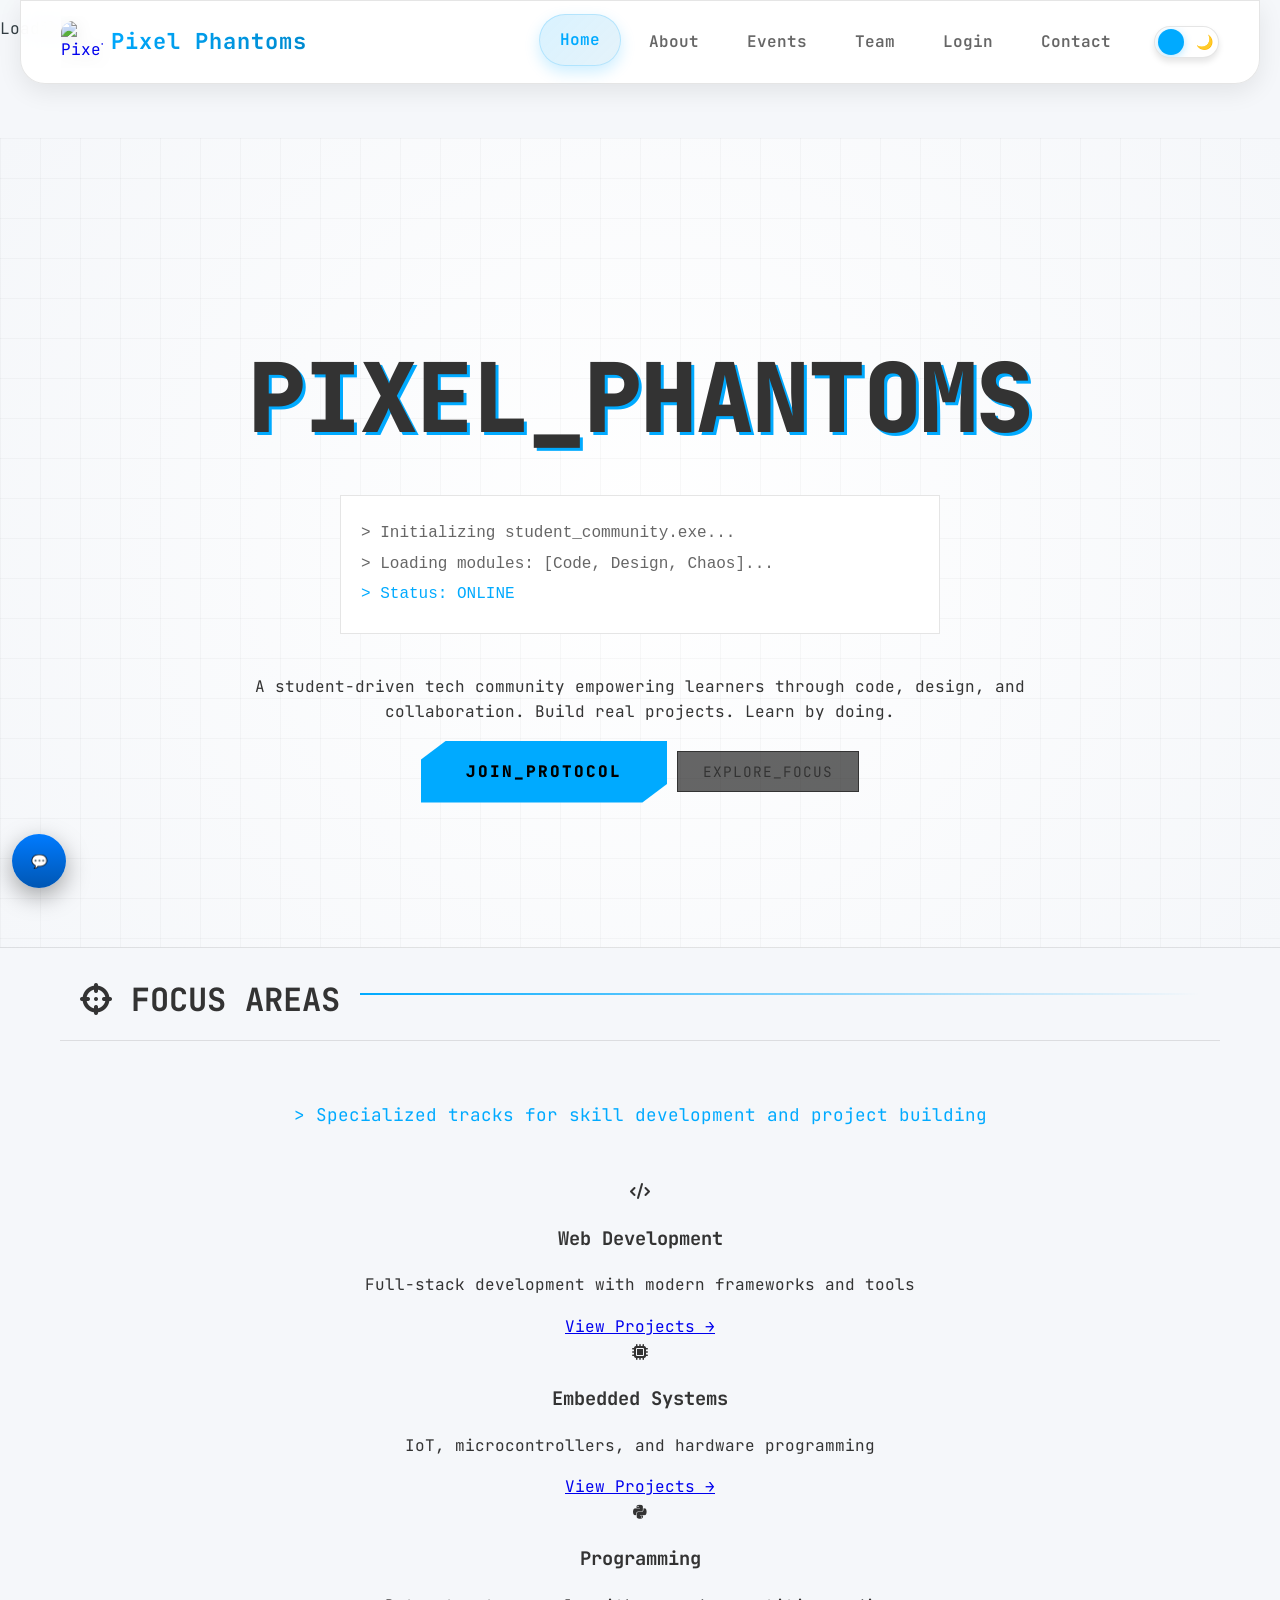
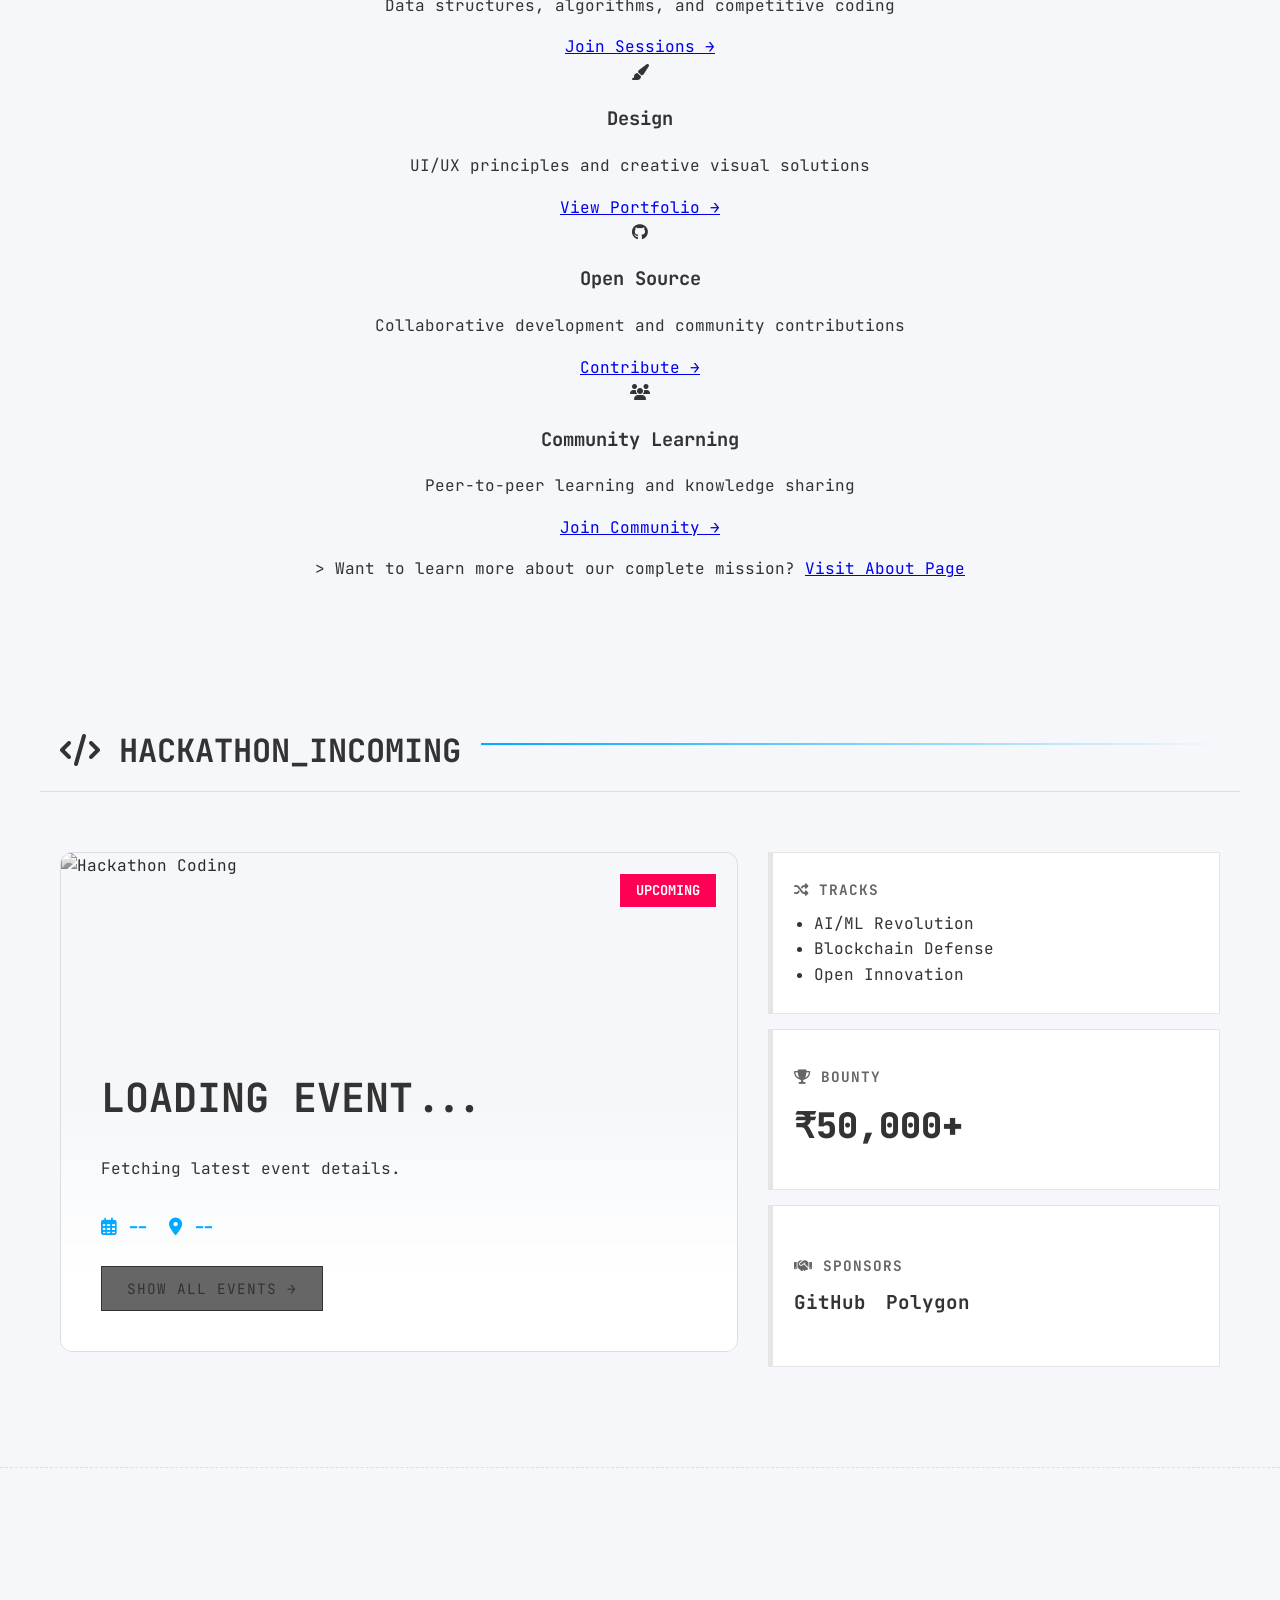
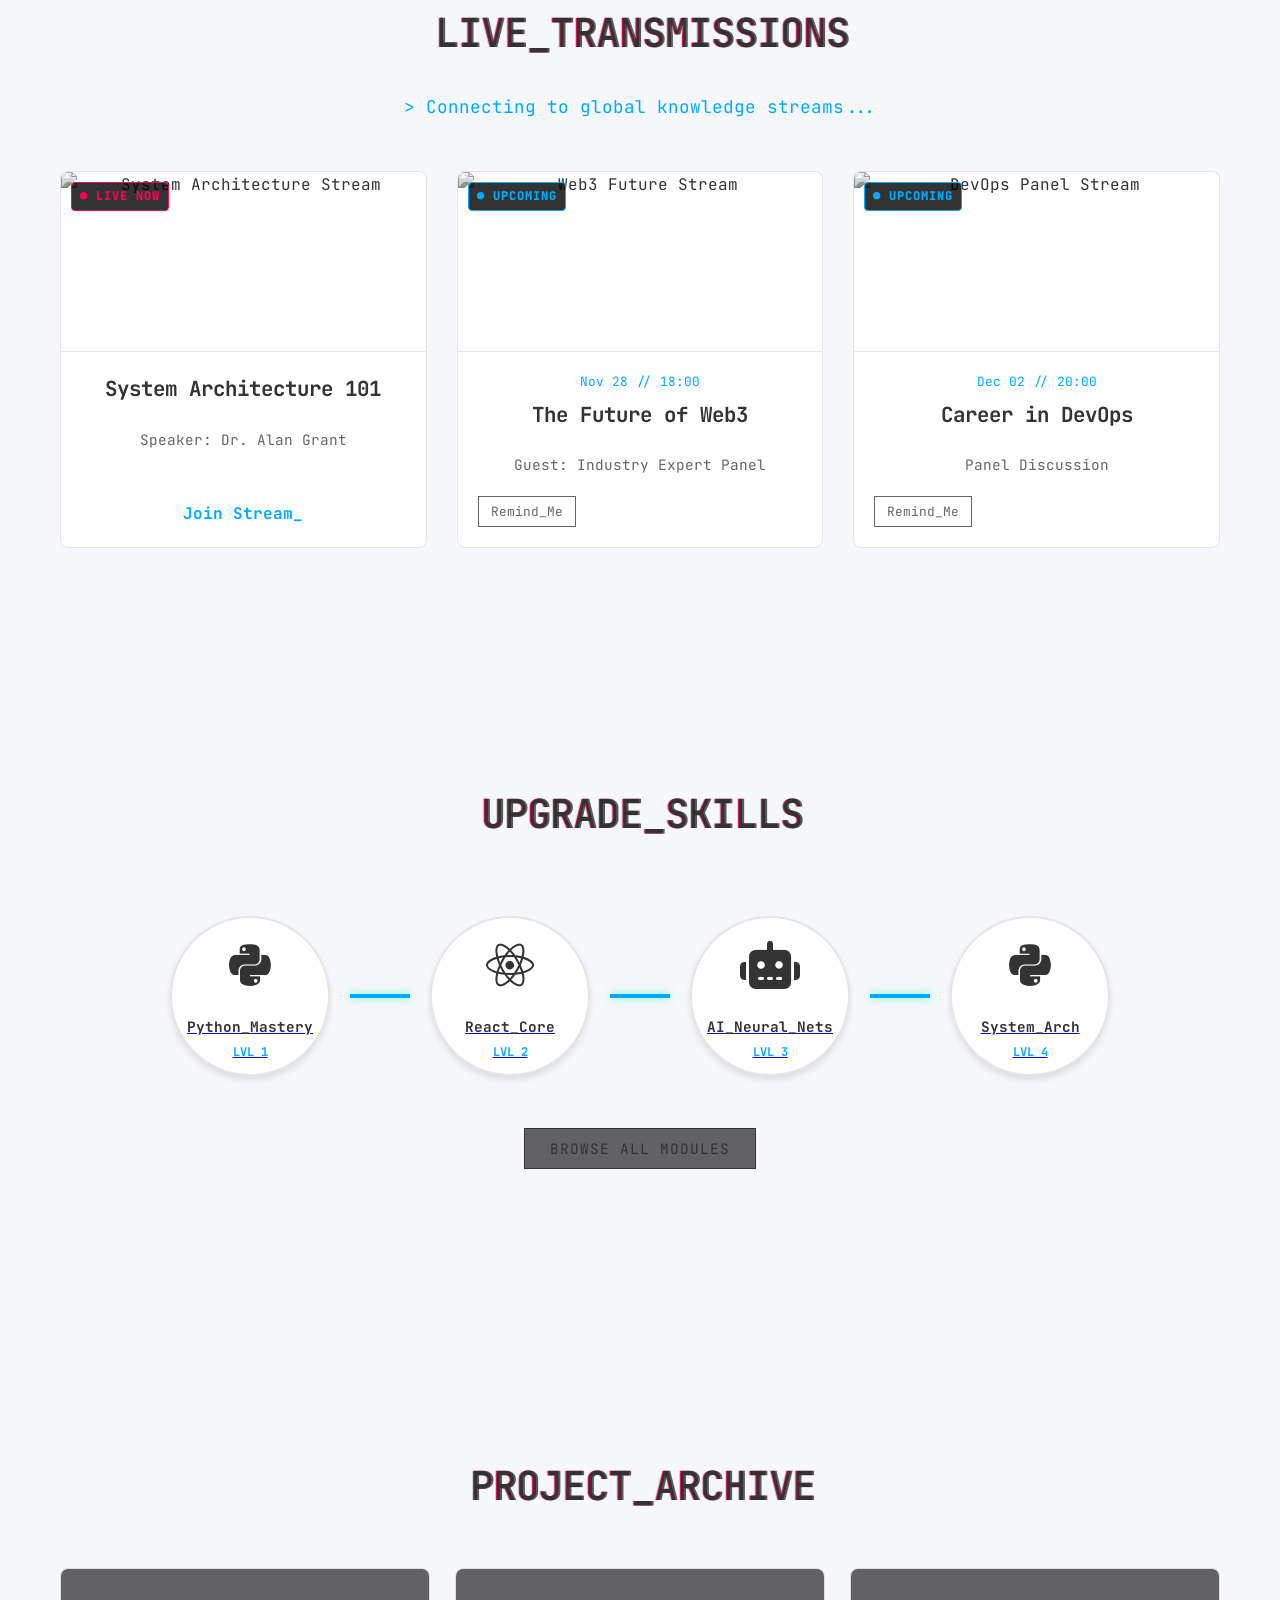
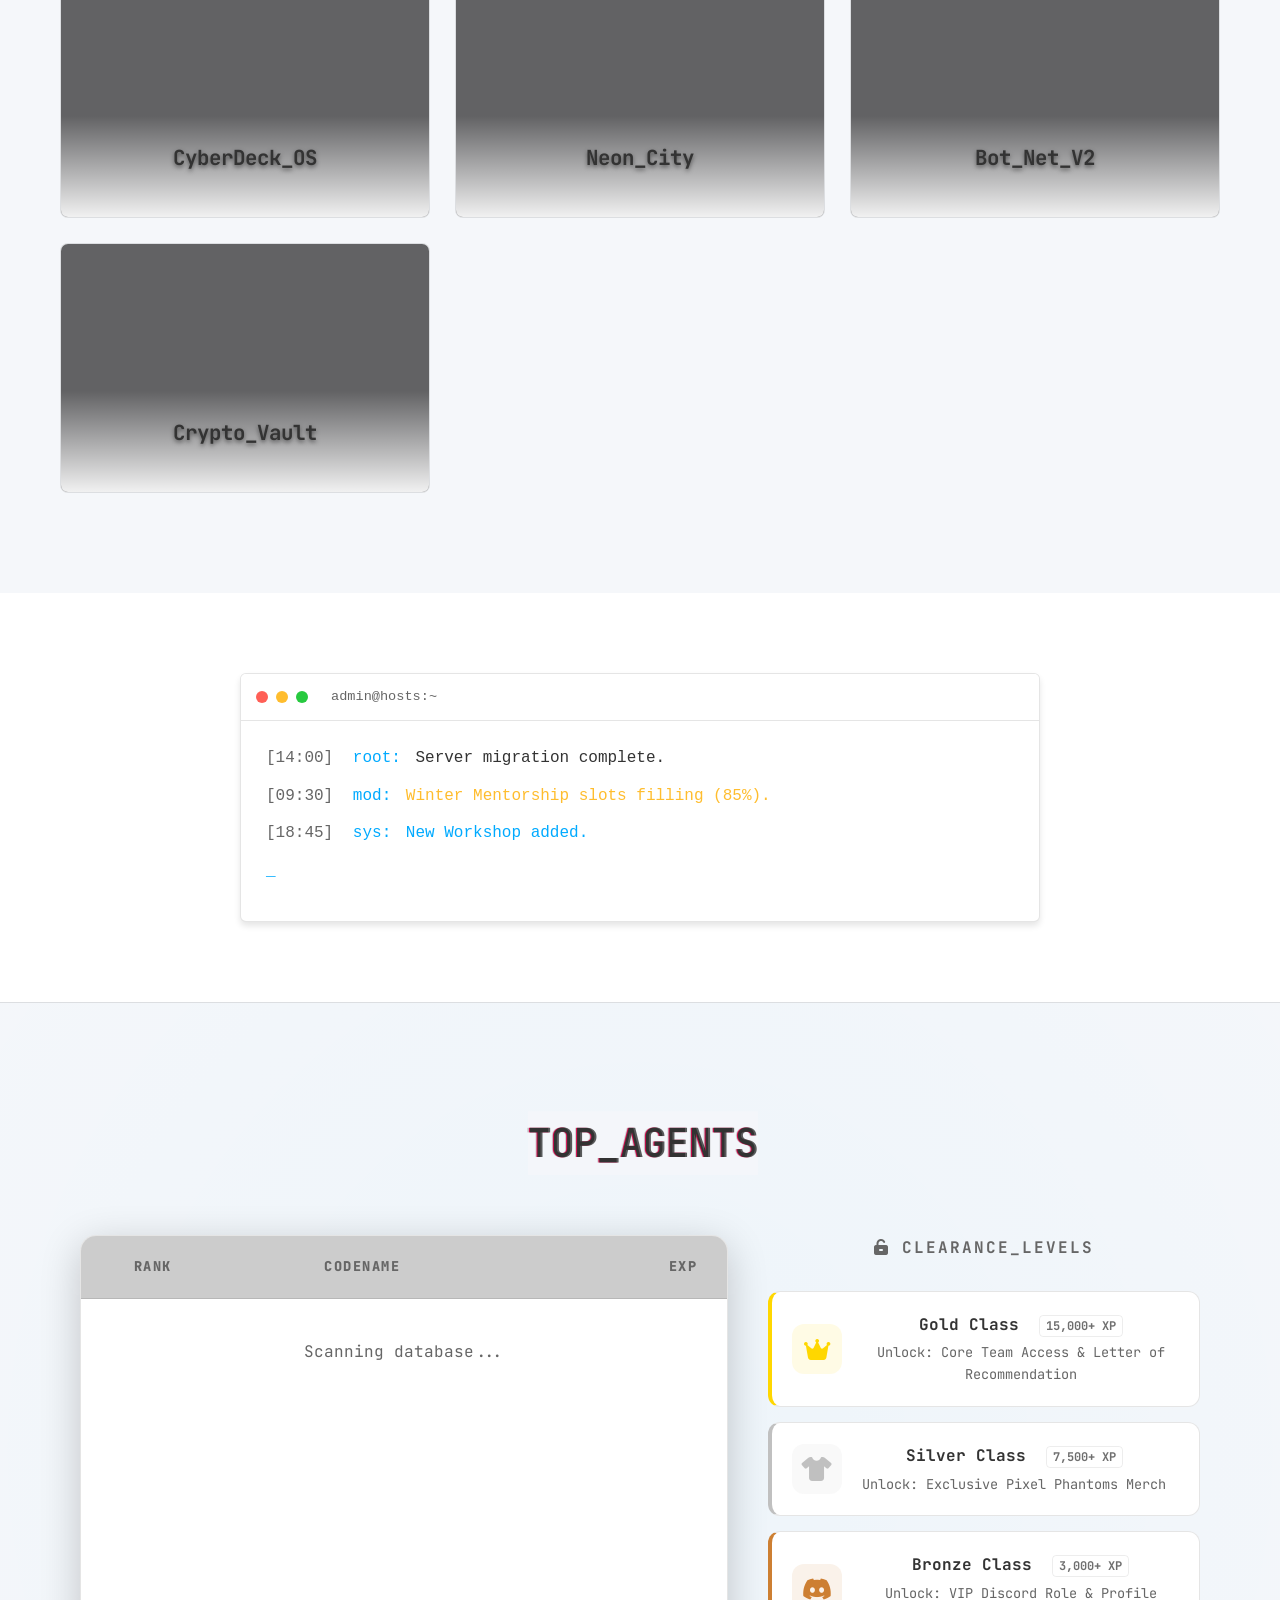
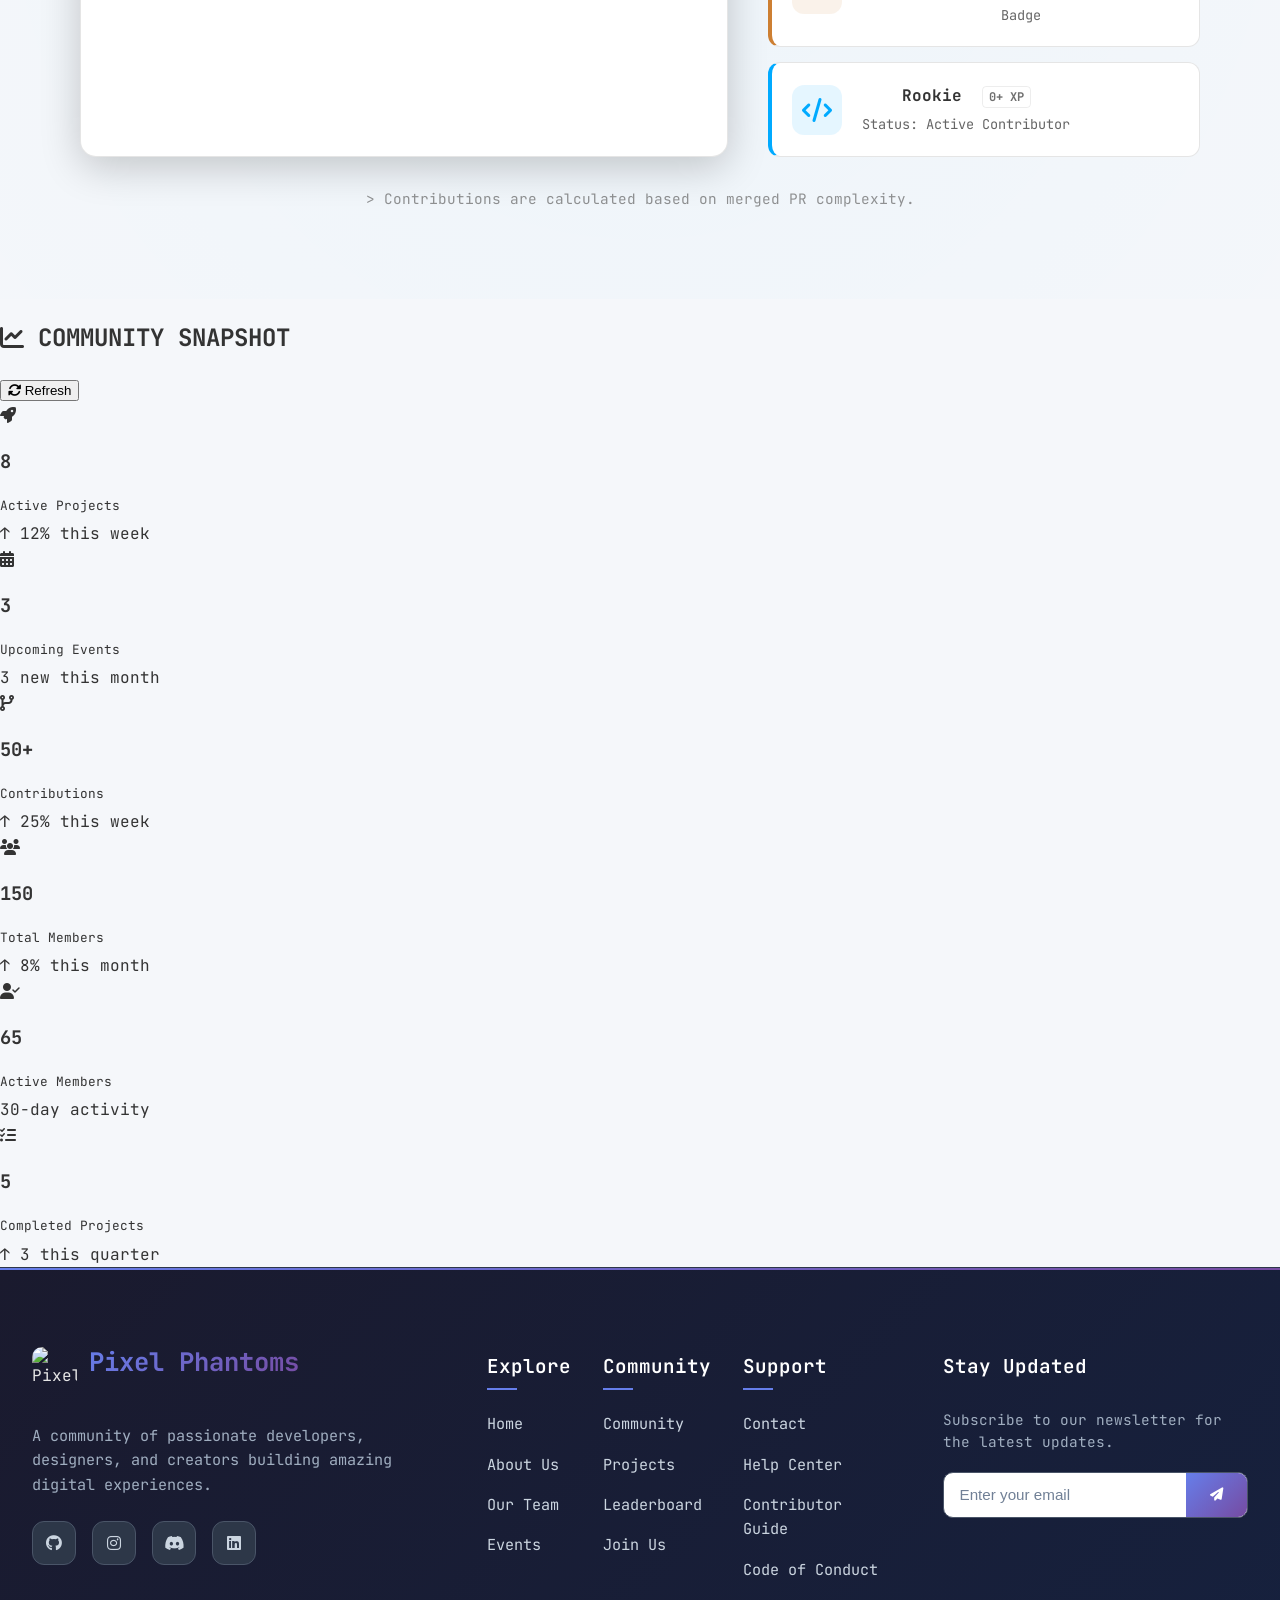
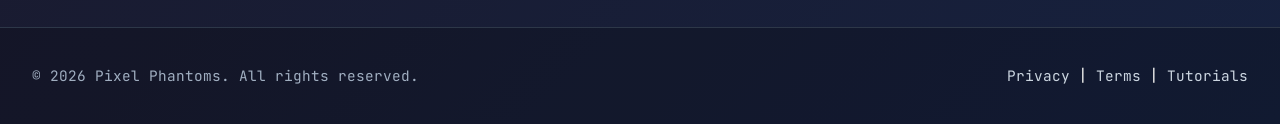
==== commit dce968ff: "Merge branch 'main' into fix/form-validations-551" ====
--- a/index.html
+++ b/index.html
@@ -48,6 +48,16 @@
   </head>
 
   <body class="hacker-theme">
+    <body class="hacker-theme">
+
+  <!-- Global Page Loader -->
+  <div id="global-loader" class="global-loader hidden" aria-live="polite" aria-label="Loading page">
+    <div class="loader-spinner"></div>
+     <p class="loader-text">Loading...</p>
+    </div>
+    <div id="scroll-progress-container">
+     <div id="scroll-progress-bar"></div>
+    </div>
     <div id="scroll-progress-container">
       <div id="scroll-progress-bar"></div>
     </div>
@@ -793,5 +803,7 @@
         }
       });
     </script>
+    <script src="js/main.js"></script>
+
   </body>
 </html>
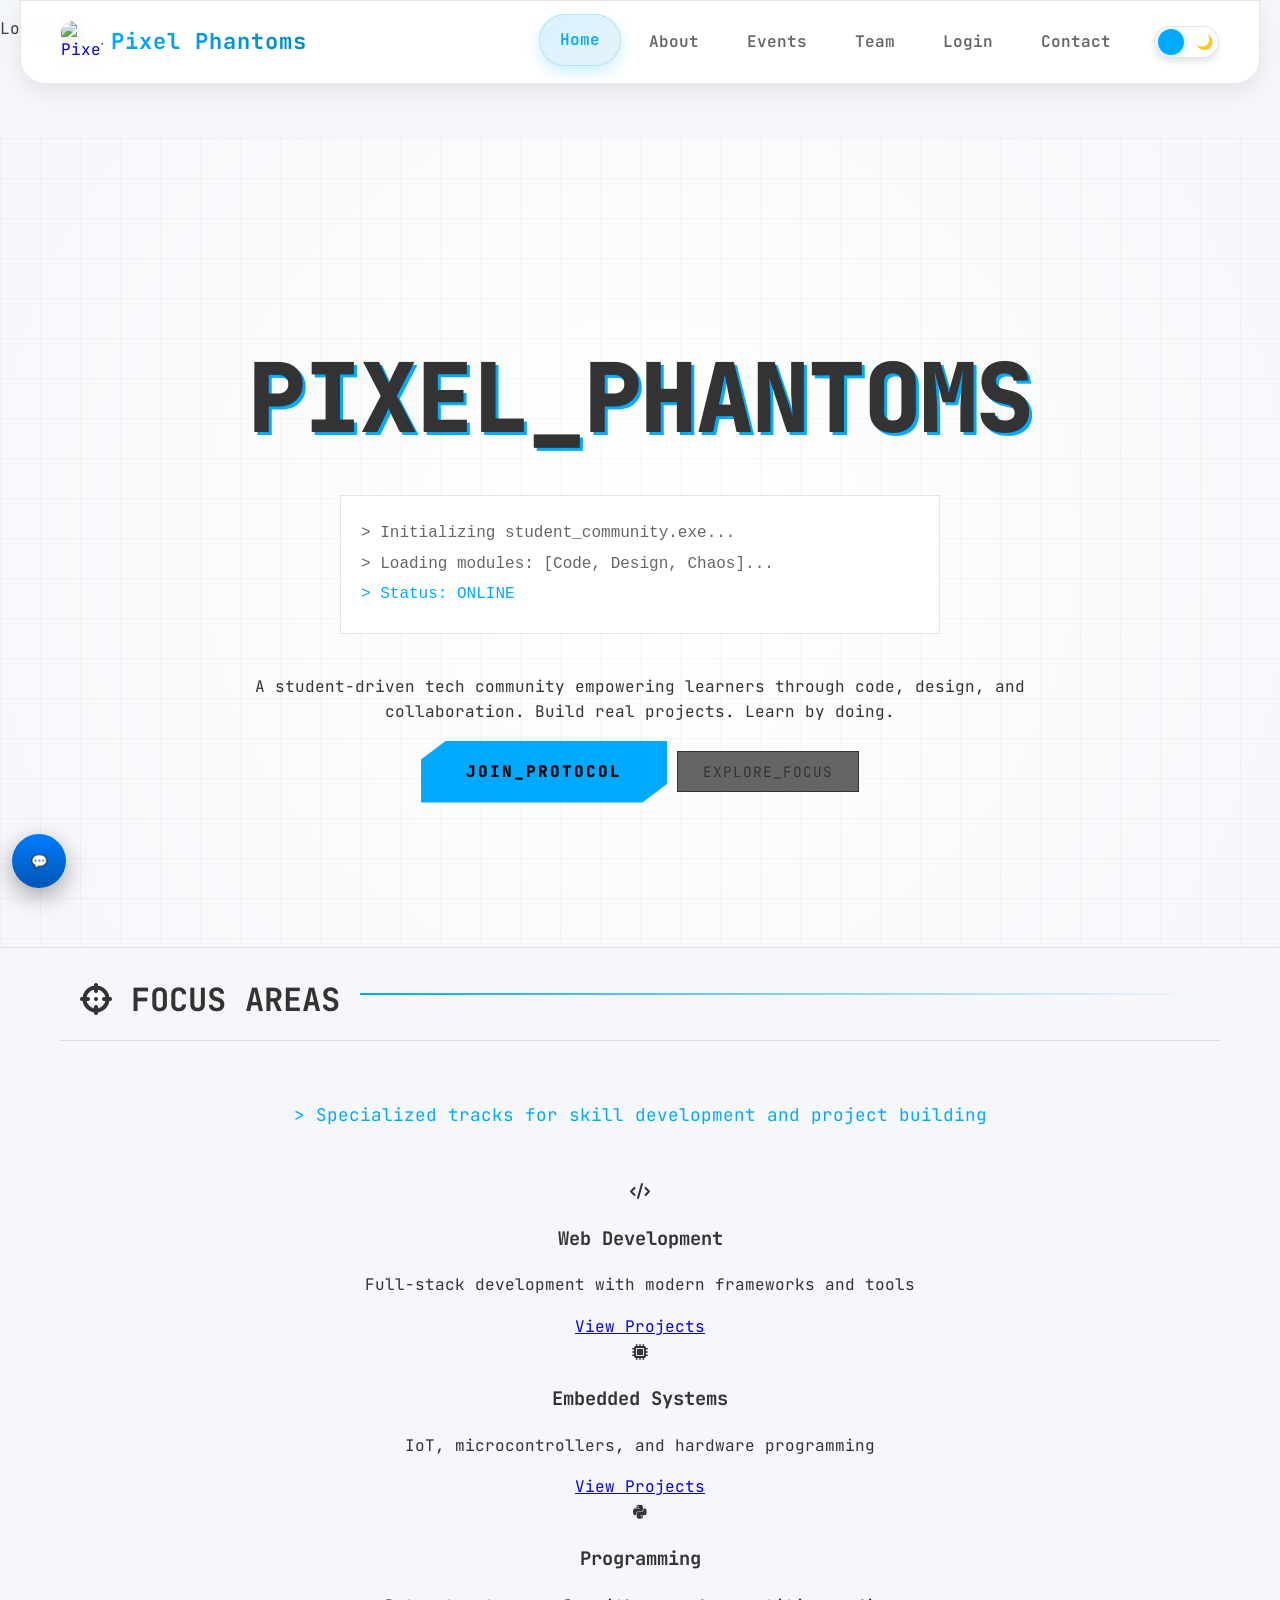
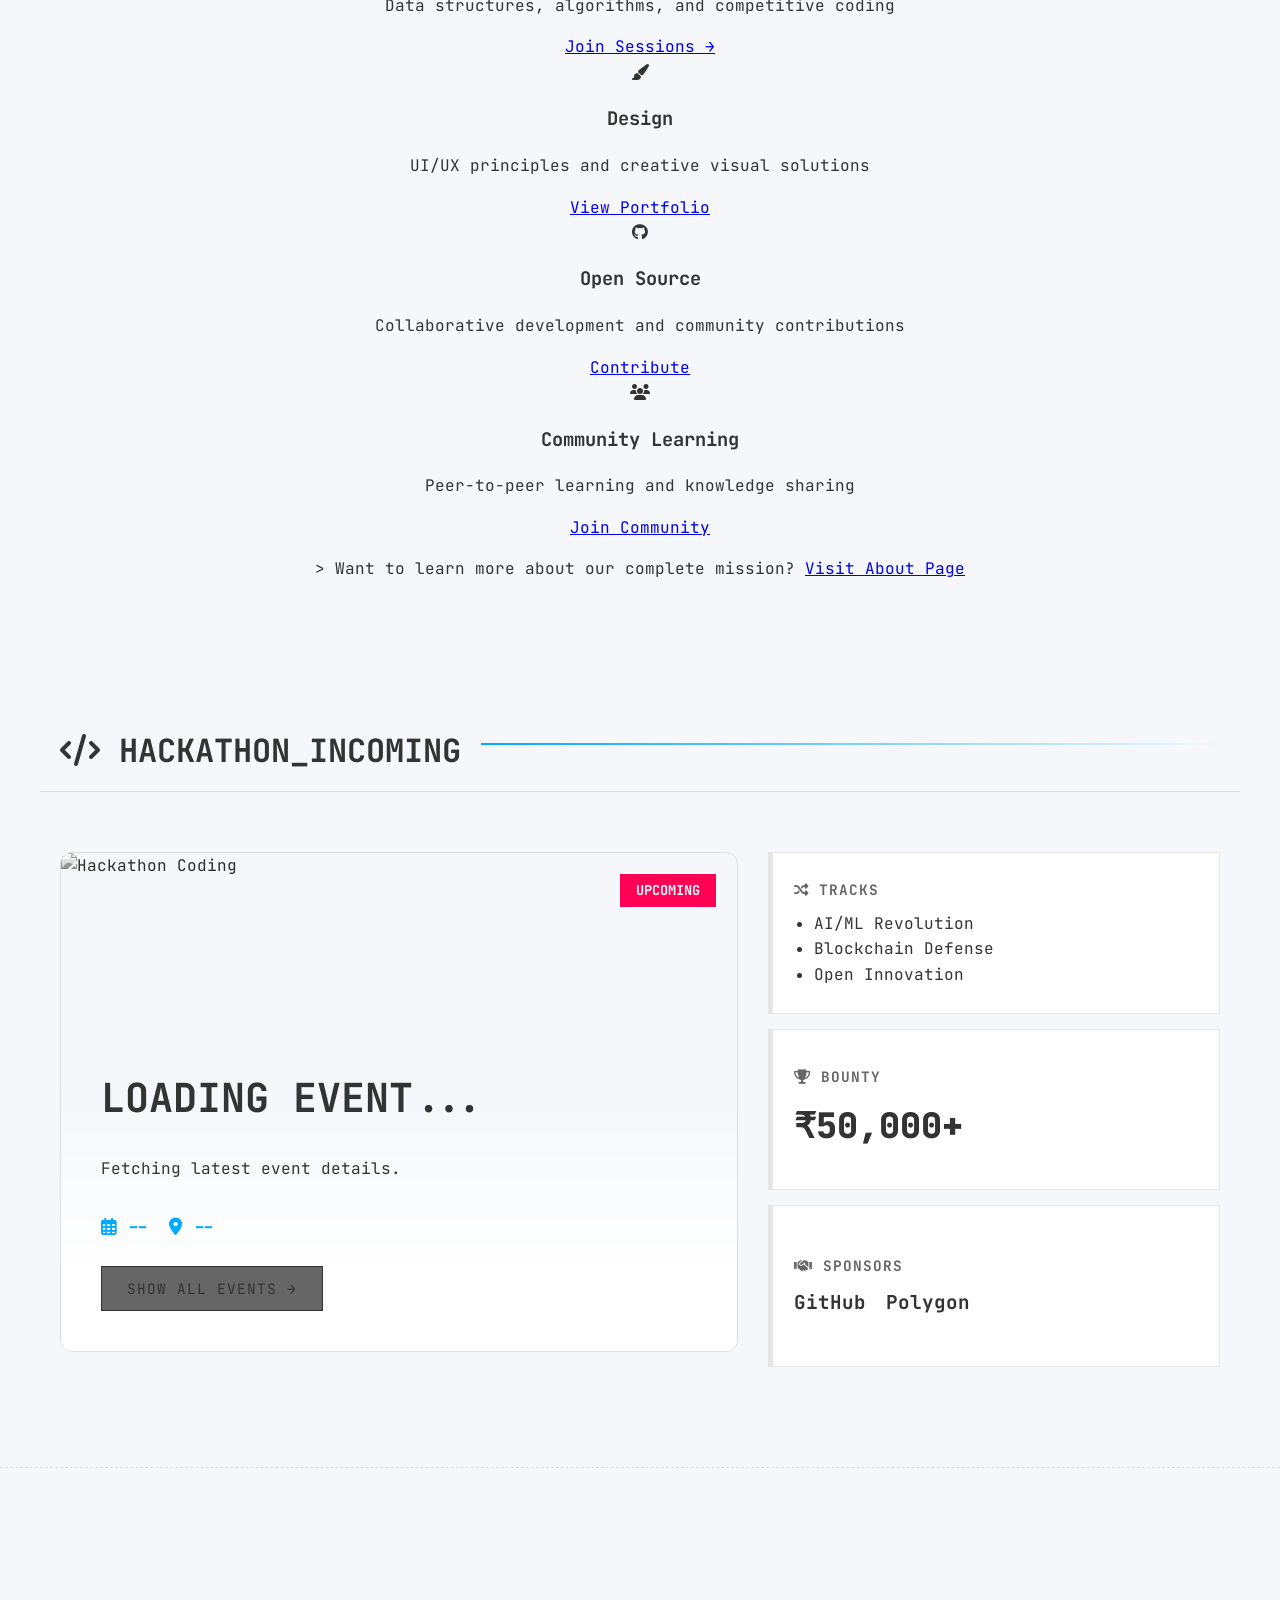
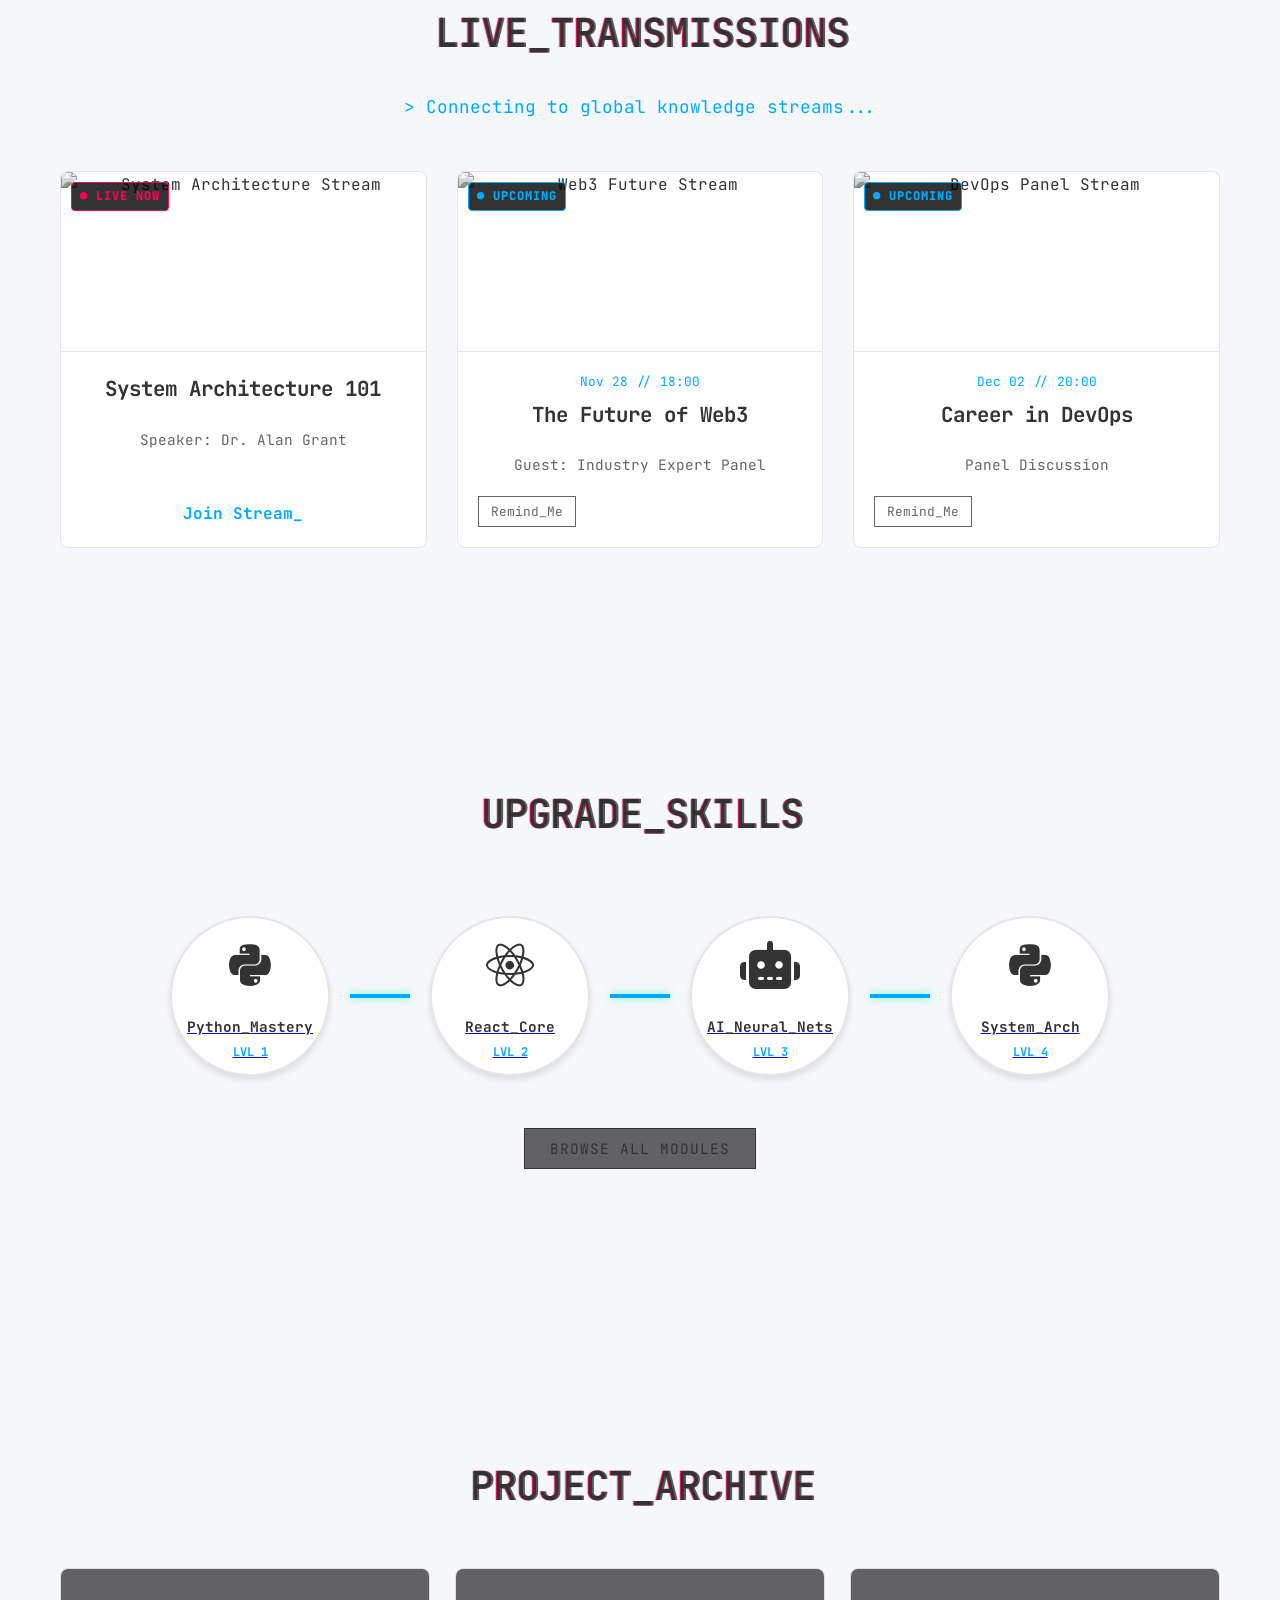
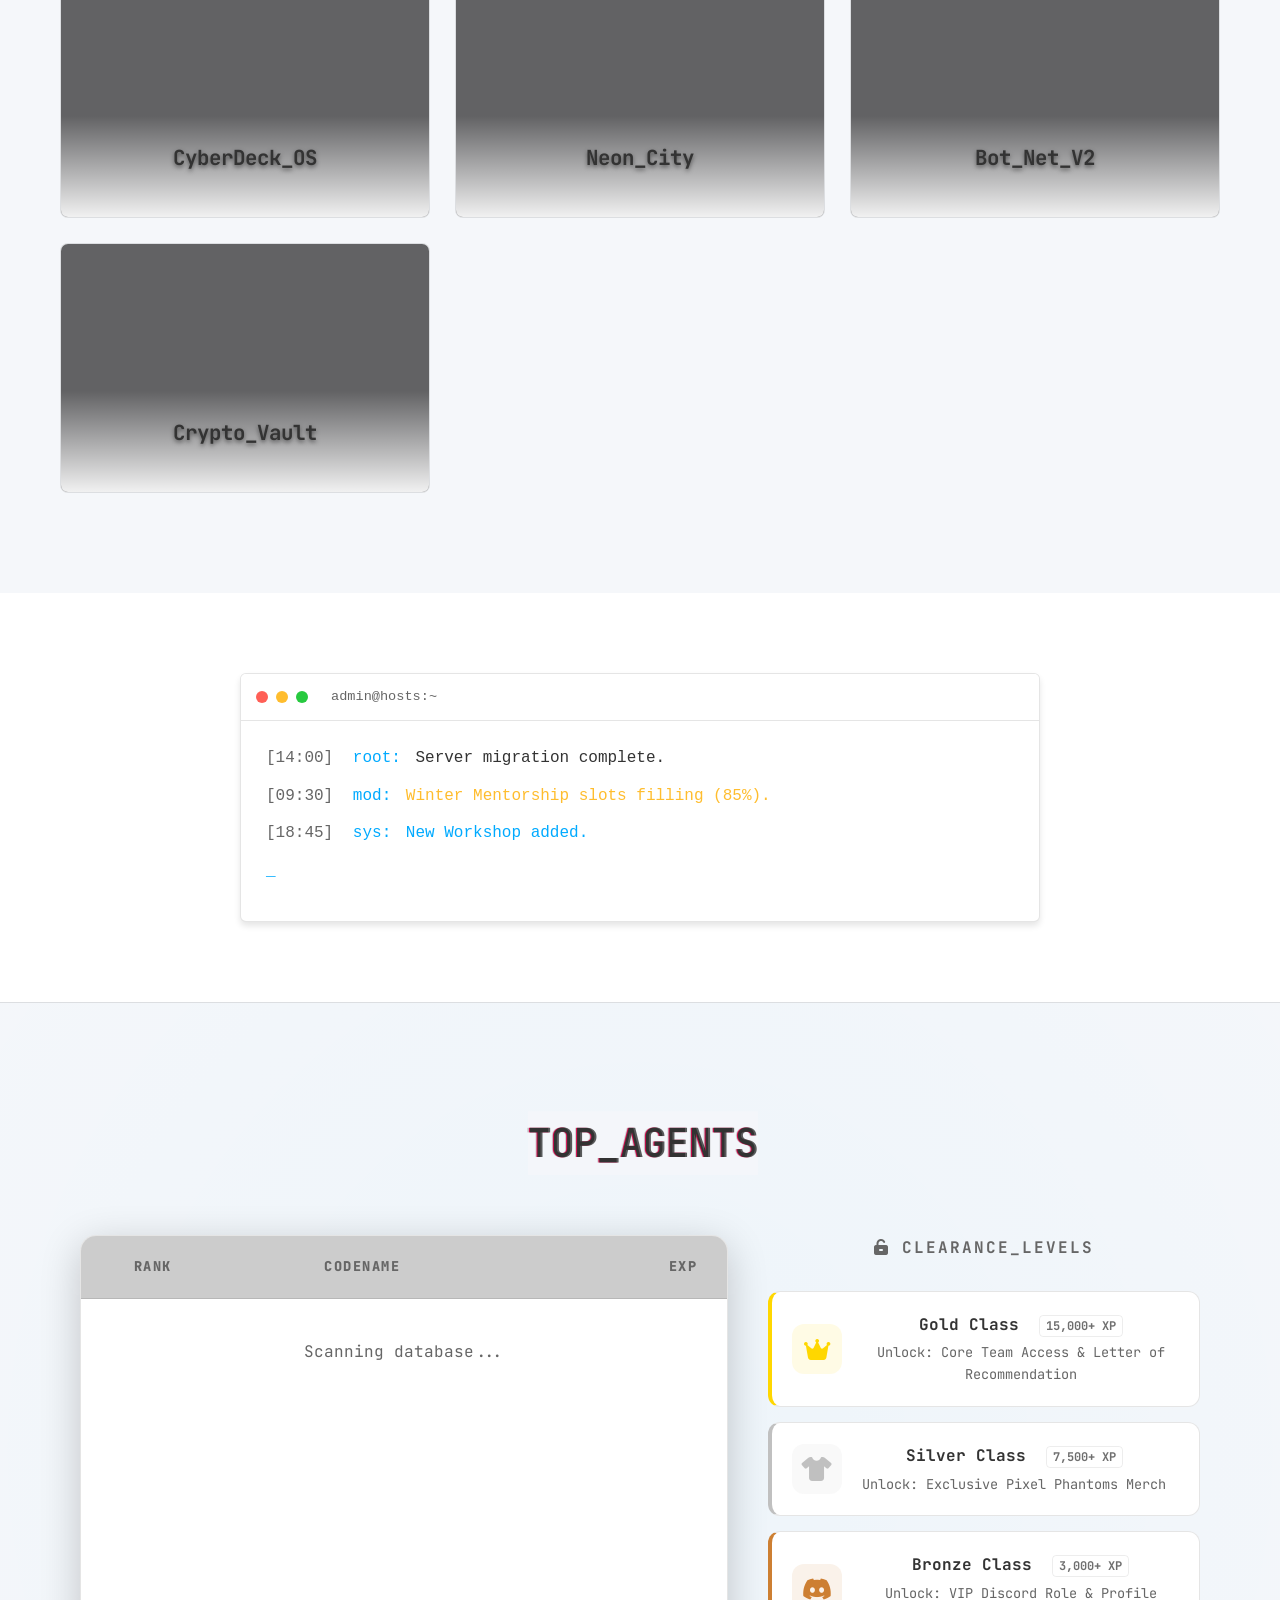
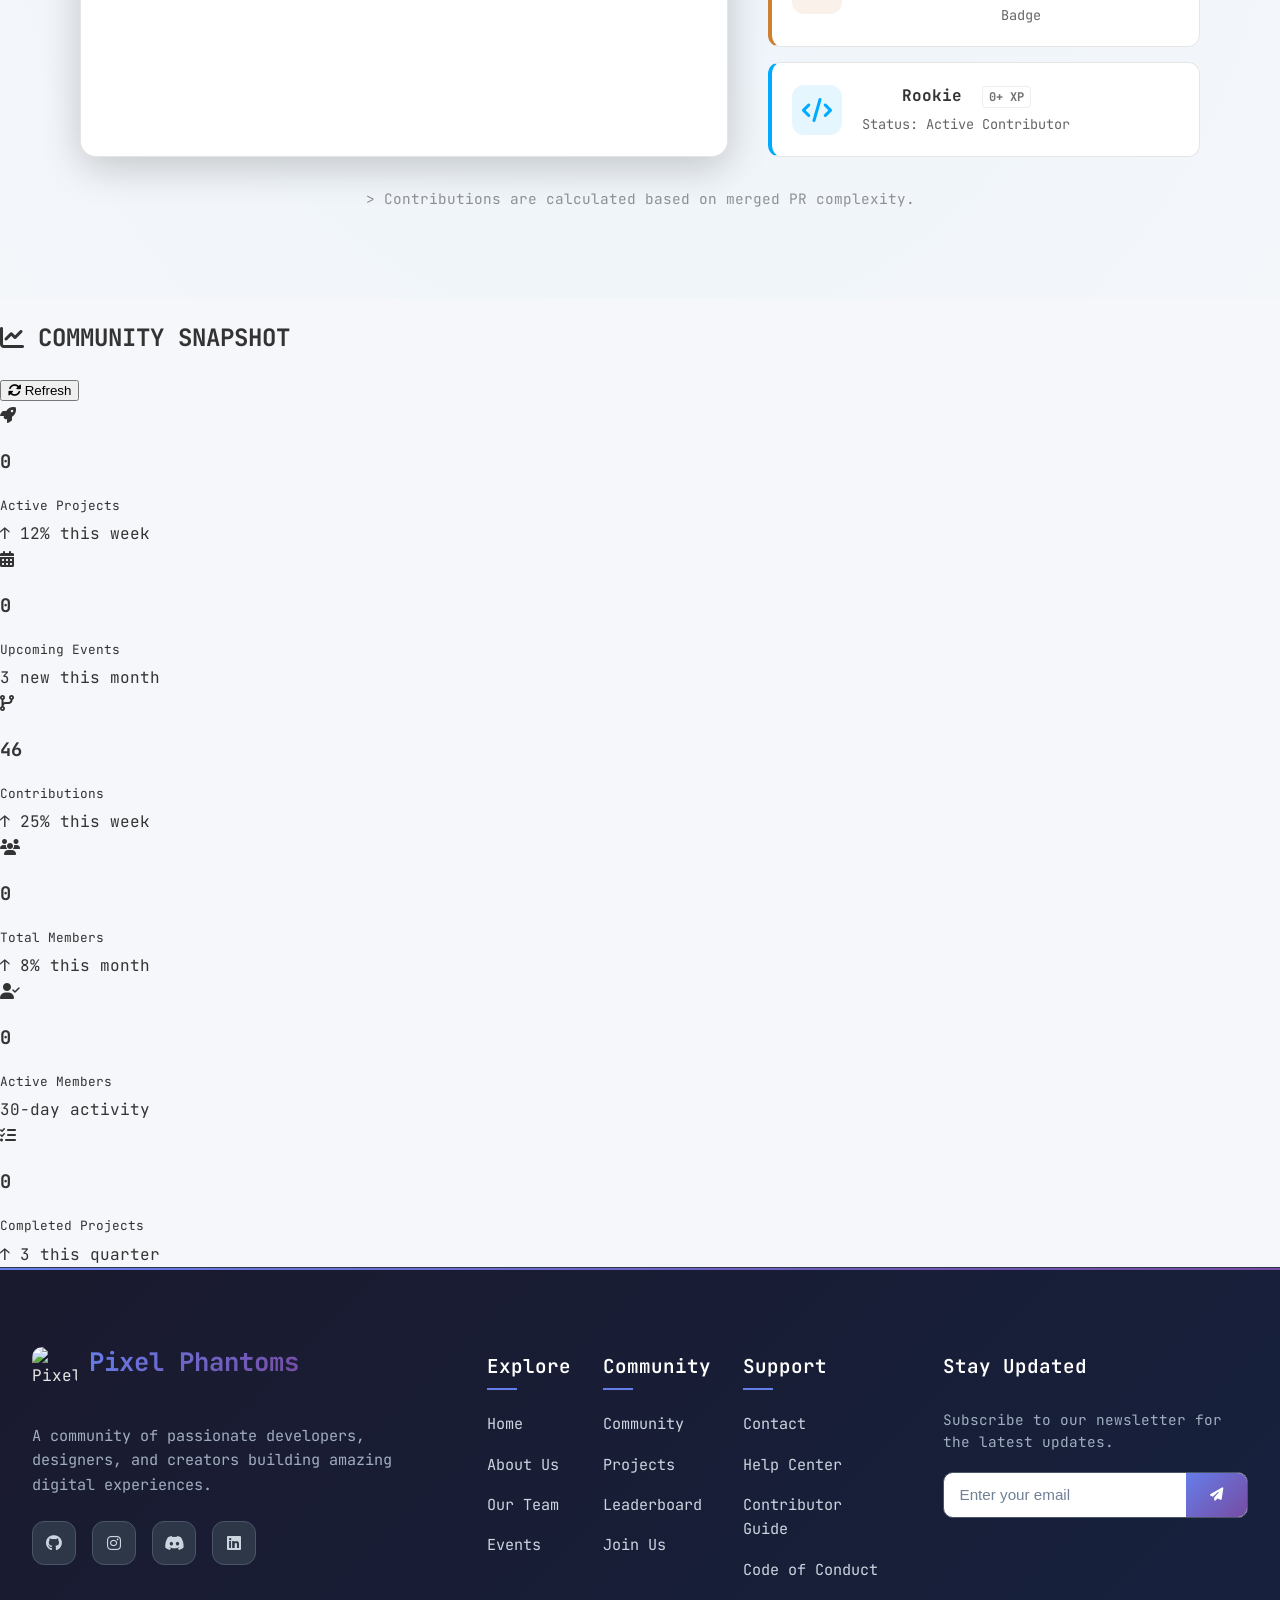
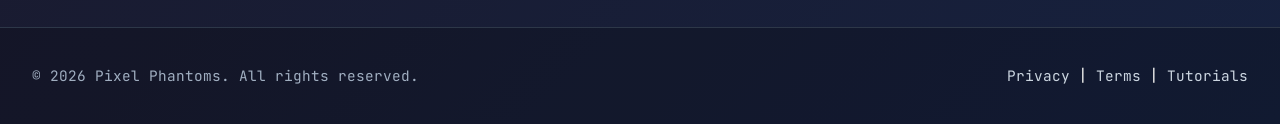
==== commit 67609698: "Merge pull request #683 from abhro05/feature Fix: Resolve 404 navigation errors for Event links on H" ====
--- a/index.html
+++ b/index.html
@@ -6,17 +6,16 @@
     <title>Pixel Phantoms | The Future of Tech</title>
     <link rel="icon" href="assets/logo.png" />
 
-    <!-- scroll-buttons.css logic moved to back-to-top.css and share-button.css -->
-    <!-- <link rel="stylesheet" href="css/scroll-buttons.css" /> -->
     <link rel="stylesheet" href="css/style.min.css" />
     <link rel="stylesheet" href="css/back-to-top.css" />
-    <link rel="stylesheet" href="css/animations.css" />
+    <link rel="stylesheet" href="css/animations.css" /> 
     <link rel="stylesheet" href="css/share-button.css" />
     <link rel="stylesheet" href="css/home-gsap.min.css" />
     <link rel="stylesheet" href="css/cursor-effect.css" />
     <link rel="stylesheet" href="css/scroll-buttons.css" />
     <link rel="stylesheet" href="css/stats-widget.css" />
     <link rel="stylesheet" href="css/keyboard-shortcuts.css" />
+    <link rel="stylesheet" href="css/focus.css">
 
     <link
       href="https://fonts.googleapis.com/css2?family=JetBrains+Mono:wght@400;700;800&display=swap"
@@ -50,7 +49,6 @@
   <body class="hacker-theme">
     <body class="hacker-theme">
 
-  <!-- Global Page Loader -->
   <div id="global-loader" class="global-loader hidden" aria-live="polite" aria-label="Loading page">
     <div class="loader-spinner"></div>
      <p class="loader-text">Loading...</p>
@@ -62,7 +60,6 @@
       <div id="scroll-progress-bar"></div>
     </div>
 
-    <!-- SKIP TO CONTENT LINK (ACCESSIBILITY) -->
     <a href="#main-content" class="skip-to-content" id="skip-link">
       <i class="fas fa-forward" aria-hidden="true"></i> Skip to Main Content
     </a>
@@ -107,36 +104,30 @@
         </section>
 
         <section class="focus-areas" id="focus-areas" aria-labelledby="focus-heading">
-          <div class="container">
-            <div class="section-header-terminal">
-              <h2 id="focus-heading">
-                <i class="fas fa-crosshairs" aria-hidden="true"></i> FOCUS AREAS
-              </h2>
-              <div class="line-scanner" aria-hidden="true"></div>
-            </div>
-
-            <p class="section-sub">
-              > Specialized tracks for skill development and project building
-            </p>
-
-            <div class="focus-grid">
-              <div class="focus-card">
-                <div class="focus-icon">
-                  <i class="fas fa-code" aria-hidden="true"></i>
-                </div>
-                <h3>Web Development</h3>
-                <p>Full-stack development with modern frameworks and tools</p>
-                <a href="pages/projects.html" class="focus-link">View Projects →</a>
-              </div>
-
-              <div class="focus-card">
-                <div class="focus-icon">
-                  <i class="fas fa-microchip" aria-hidden="true"></i>
-                </div>
-                <h3>Embedded Systems</h3>
-                <p>IoT, microcontrollers, and hardware programming</p>
-                <a href="pages/projects.html" class="focus-link">View Projects →</a>
-              </div>
+  <div class="container">
+    <div class="section-header-terminal">
+      <h2 id="focus-heading">
+        <i class="fas fa-crosshairs" aria-hidden="true"></i> FOCUS AREAS
+      </h2>
+      <div class="line-scanner" aria-hidden="true"></div>
+    </div>
+
+    <p class="section-sub">> Specialized tracks for skill development and project building</p>
+
+    <div class="focus-grid">
+      <div class="focus-card">
+        <div class="focus-icon"><i class="fas fa-code" aria-hidden="true"></i></div>
+        <h3>Web Development</h3>
+        <p>Full-stack development with modern frameworks and tools</p>
+        <a href="pages/projects.html" class="focus-link">View Projects</a>
+      </div>
+
+      <div class="focus-card">
+        <div class="focus-icon"><i class="fas fa-microchip" aria-hidden="true"></i></div>
+        <h3>Embedded Systems</h3>
+        <p>IoT, microcontrollers, and hardware programming</p>
+        <a href="pages/projects.html" class="focus-link">View Projects</a>
+      </div>
 
               <div class="focus-card">
                 <div class="focus-icon">
@@ -144,50 +135,39 @@
                 </div>
                 <h3>Programming</h3>
                 <p>Data structures, algorithms, and competitive coding</p>
-                <a href="pages/events.html" class="focus-link">Join Sessions →</a>
-              </div>
-
-              <div class="focus-card">
-                <div class="focus-icon">
-                  <i class="fas fa-paint-brush" aria-hidden="true"></i>
-                </div>
-                <h3>Design</h3>
-                <p>UI/UX principles and creative visual solutions</p>
-                <a href="pages/projects.html" class="focus-link">View Portfolio →</a>
-              </div>
-
-              <div class="focus-card">
-                <div class="focus-icon">
-                  <i class="fab fa-github" aria-hidden="true"></i>
-                </div>
-                <h3>Open Source</h3>
-                <p>Collaborative development and community contributions</p>
-                <a
-                  href="https://github.com/sayeeg-11/Pixel_Phantoms"
-                  target="_blank"
-                  class="focus-link"
-                  >Contribute →</a
-                >
-              </div>
-
-              <div class="focus-card">
-                <div class="focus-icon">
-                  <i class="fas fa-users" aria-hidden="true"></i>
-                </div>
-                <h3>Community Learning</h3>
-                <p>Peer-to-peer learning and knowledge sharing</p>
-                <a href="pages/join-us.html" class="focus-link">Join Community →</a>
-              </div>
-            </div>
-
-            <div class="focus-footer">
-              <p>
-                > Want to learn more about our complete mission?
-                <a href="/about.html" class="cyber-link">Visit About Page</a>
-              </p>
-            </div>
-          </div>
-        </section>
+                <a href="events.html" class="focus-link">Join Sessions →</a>
+              </div>
+
+      <div class="focus-card">
+        <div class="focus-icon"><i class="fas fa-paint-brush" aria-hidden="true"></i></div>
+        <h3>Design</h3>
+        <p>UI/UX principles and creative visual solutions</p>
+        <a href="pages/projects.html" class="focus-link">View Portfolio</a>
+      </div>
+
+      <div class="focus-card">
+        <div class="focus-icon"><i class="fab fa-github" aria-hidden="true"></i></div>
+        <h3>Open Source</h3>
+        <p>Collaborative development and community contributions</p>
+        <a href="https://github.com/sayeeg-11/Pixel_Phantoms" target="_blank" class="focus-link">Contribute</a>
+      </div>
+
+      <div class="focus-card">
+        <div class="focus-icon"><i class="fas fa-users" aria-hidden="true"></i></div>
+        <h3>Community Learning</h3>
+        <p>Peer-to-peer learning and knowledge sharing</p>
+        <a href="pages/join-us.html" class="focus-link">Join Community</a>
+      </div>
+    </div>
+
+    <div class="focus-footer">
+      <p>
+        > Want to learn more about our complete mission?
+        <a href="about.html" class="cyber-link">Visit About Page</a>
+      </p>
+    </div>
+  </div>
+</section>
 
         <section class="hackathon-spotlight" aria-labelledby="hackathon-heading">
           <div class="section-header-terminal">
@@ -501,7 +481,6 @@
           </div>
         </section>
 
-        <!-- QUICK STATS WIDGET FOR HOME PAGE -->
         <section class="quick-stats-widget" id="home-quick-stats">
           <div class="widget-header">
             <h2 class="widget-title"><i class="fas fa-chart-line"></i> COMMUNITY SNAPSHOT</h2>
@@ -529,7 +508,7 @@
             <div
               class="stat-card"
               id="upcoming-events-card"
-              onclick="window.location.href = 'pages/events.html'"
+              onclick="window.location.href = 'events.html'"
             >
               <div class="stat-icon">
                 <i class="fas fa-calendar-alt"></i>
@@ -615,8 +594,7 @@
       // Render these immediately so the theme.js can find the toggle switch
       renderNavbar();
       renderFooter('');
-      renderNavbar(basePath);
-      renderFooter(basePath);
+      
 
       document.addEventListener('DOMContentLoaded', function () {
         const skipLink = document.getElementById('skip-link');
@@ -729,7 +707,6 @@
       });
     </script>
 
-    <!-- Your Remind_Me behavior -->
     <script>
       document.addEventListener('DOMContentLoaded', function () {
         const remindButtons = document.querySelectorAll('.seminar-card .btn-sm');
@@ -750,8 +727,6 @@
       });
     </script>
 
-    <!--script src="js/feedback.js"></script>-->
-
     <script src="js/scroll-progress.js"></script>
 
     <div id="feedback-widget">
@@ -795,6 +770,25 @@
     <script src="js/keyboard-shortcuts.js" defer></script>
 
     <script>
+      window.addEventListener('load', function() {
+        const fixEvents = () => {
+          // Fix links if JS overwrote them with 'events.html'
+          const hackBtn = document.querySelector('.hackathon-spotlight .btn-hollow');
+          if (hackBtn && hackBtn.getAttribute('href') === 'pages/events.html') {
+            hackBtn.href = "events.html";
+          }
+          // Also check other event links
+          document.querySelectorAll('a[href="pages/events.html"]').forEach(a => {
+            a.href = "events.html";
+          });
+        };
+        // Run immediately and after delay to catch async updates
+        fixEvents();
+        setTimeout(fixEvents, 1500);
+      });
+    </script>
+
+    <script>
       const currentPage = location.pathname.split('/').pop();
 
       document.querySelectorAll('nav a').forEach(link => {
@@ -806,4 +800,4 @@
     <script src="js/main.js"></script>
 
   </body>
-</html>
+</html>
